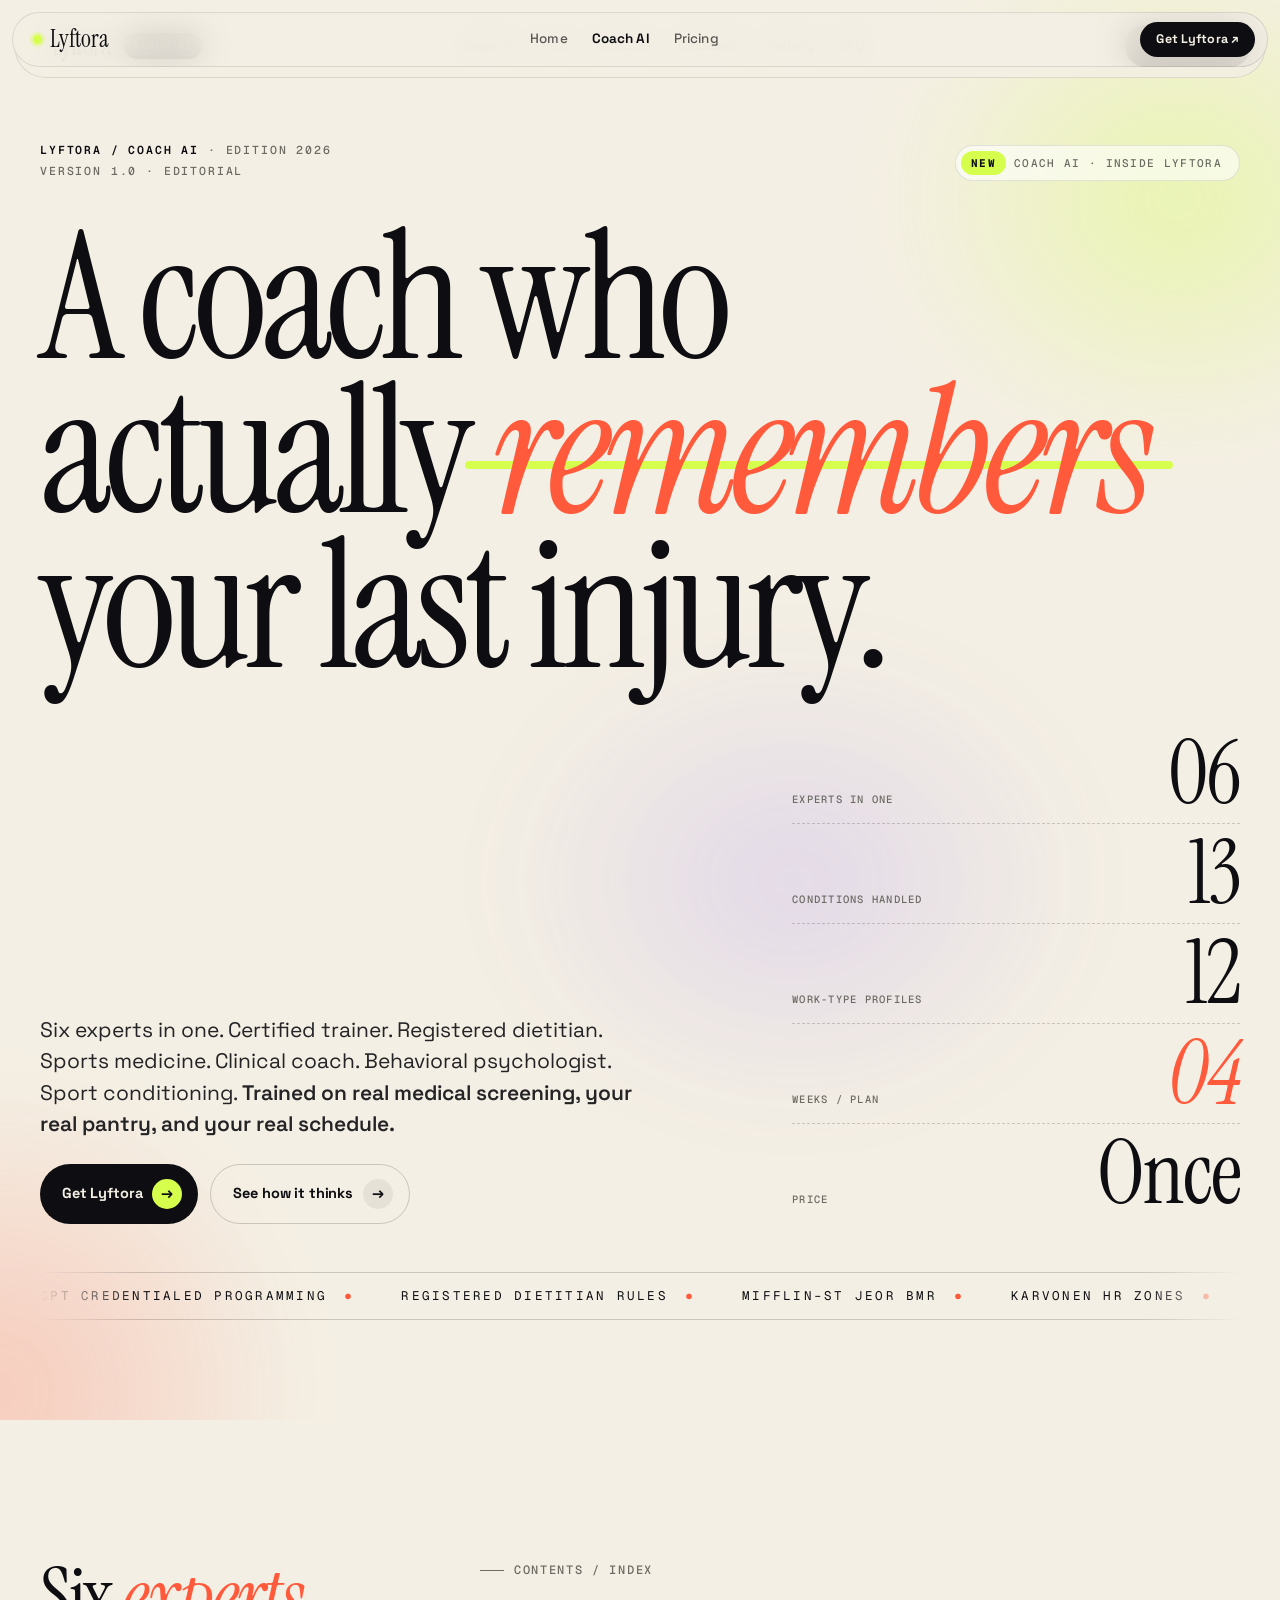
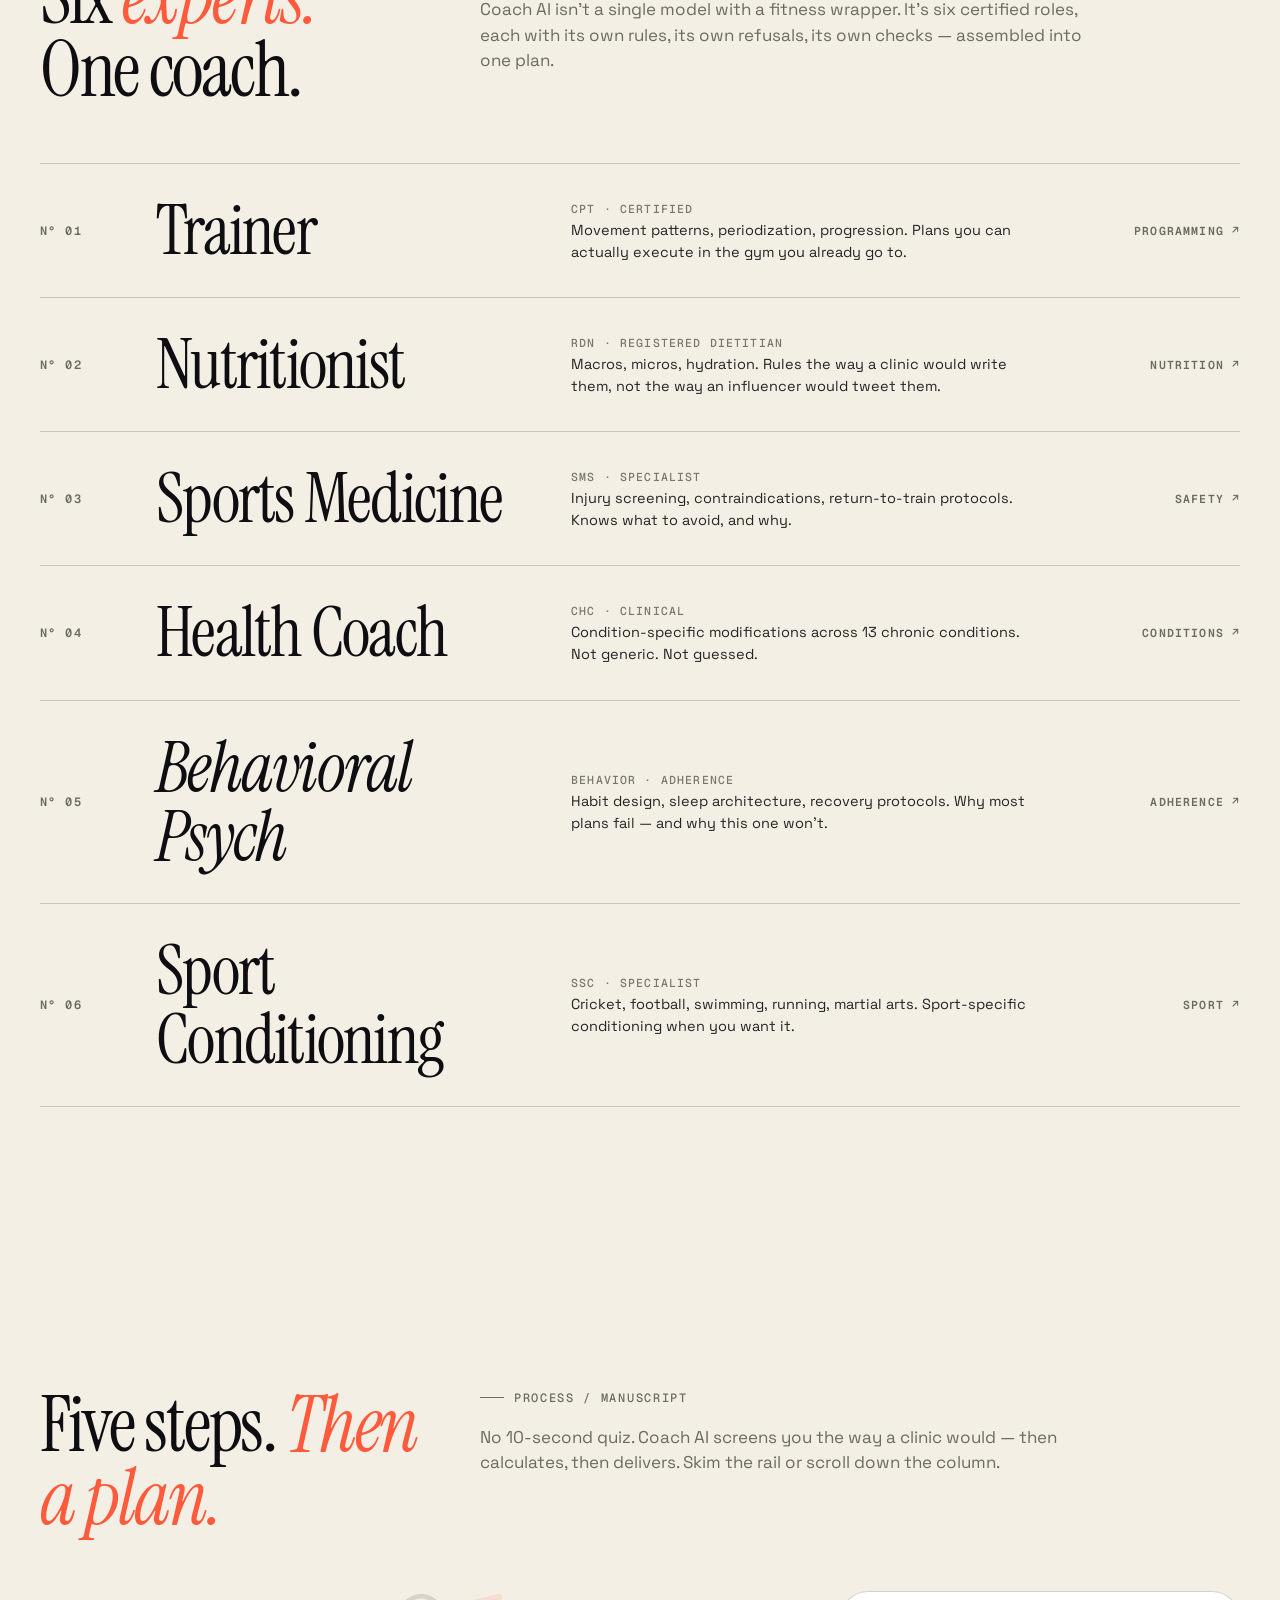
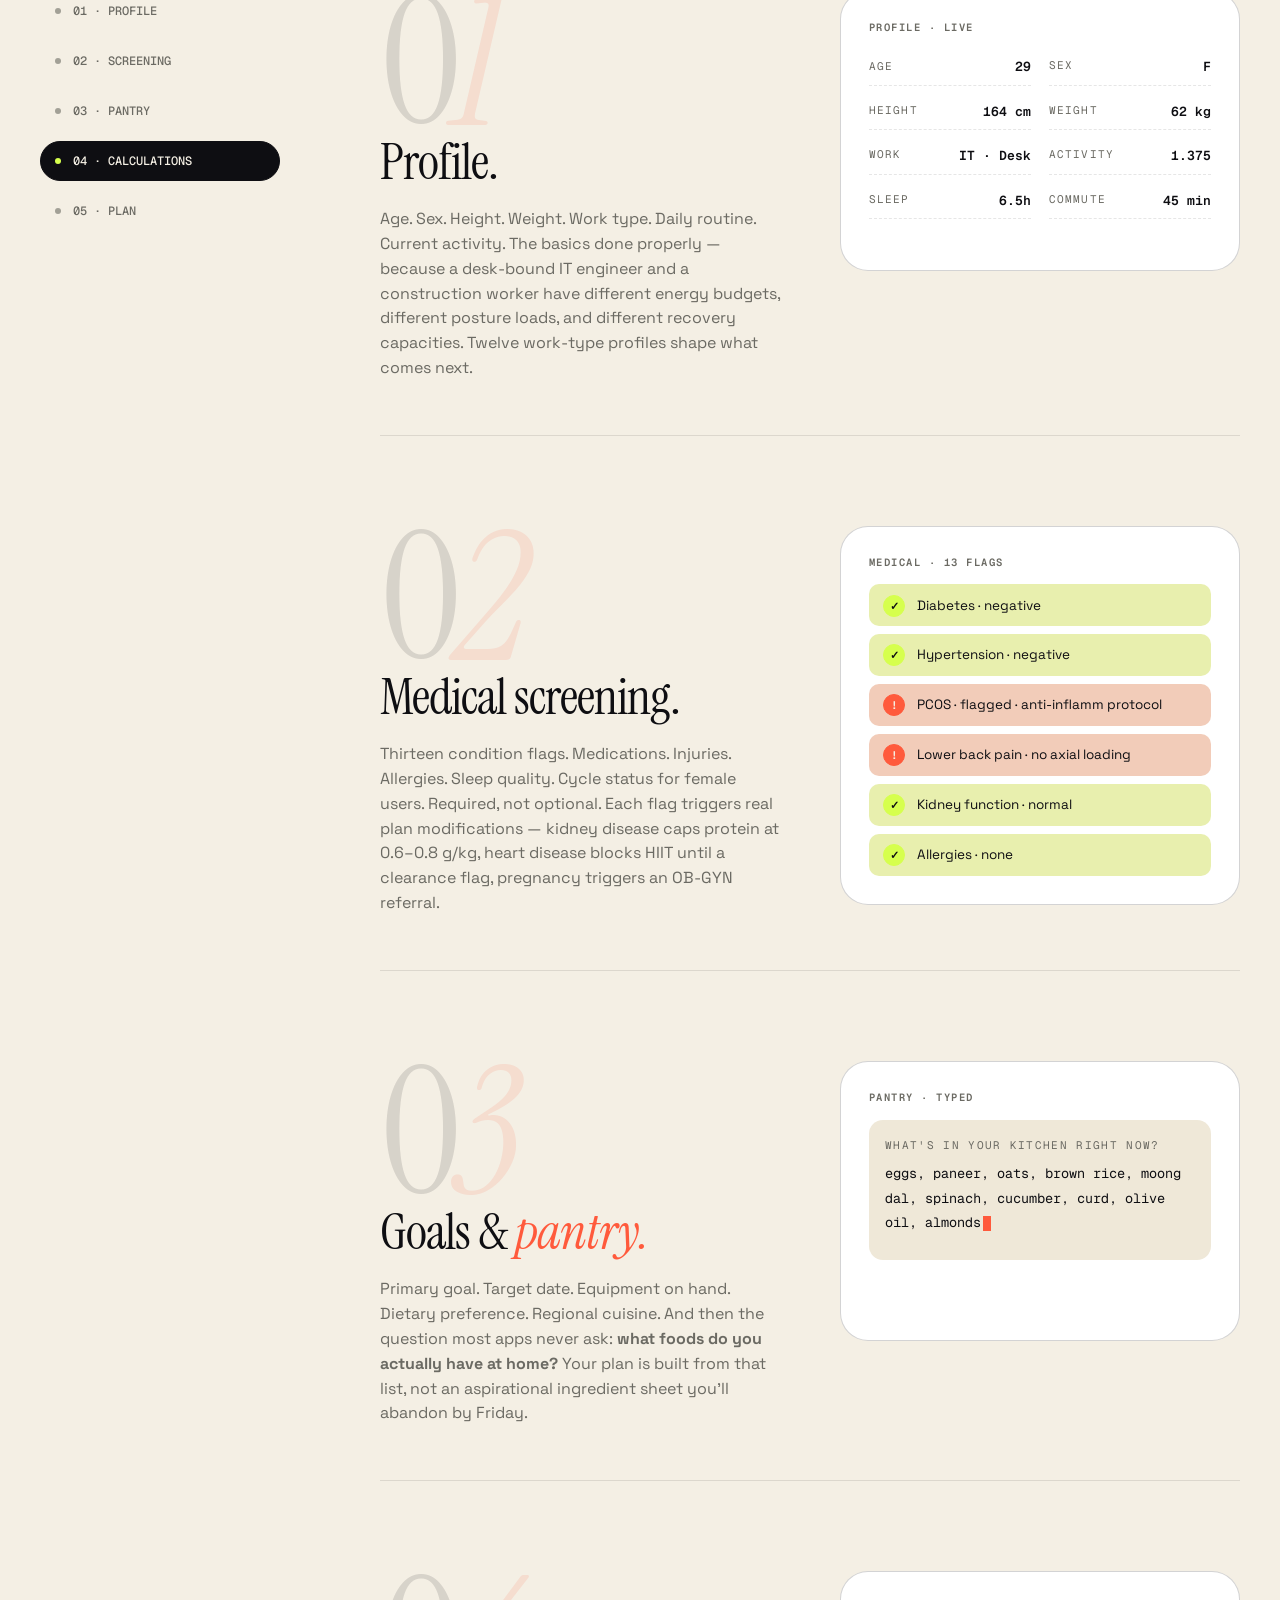
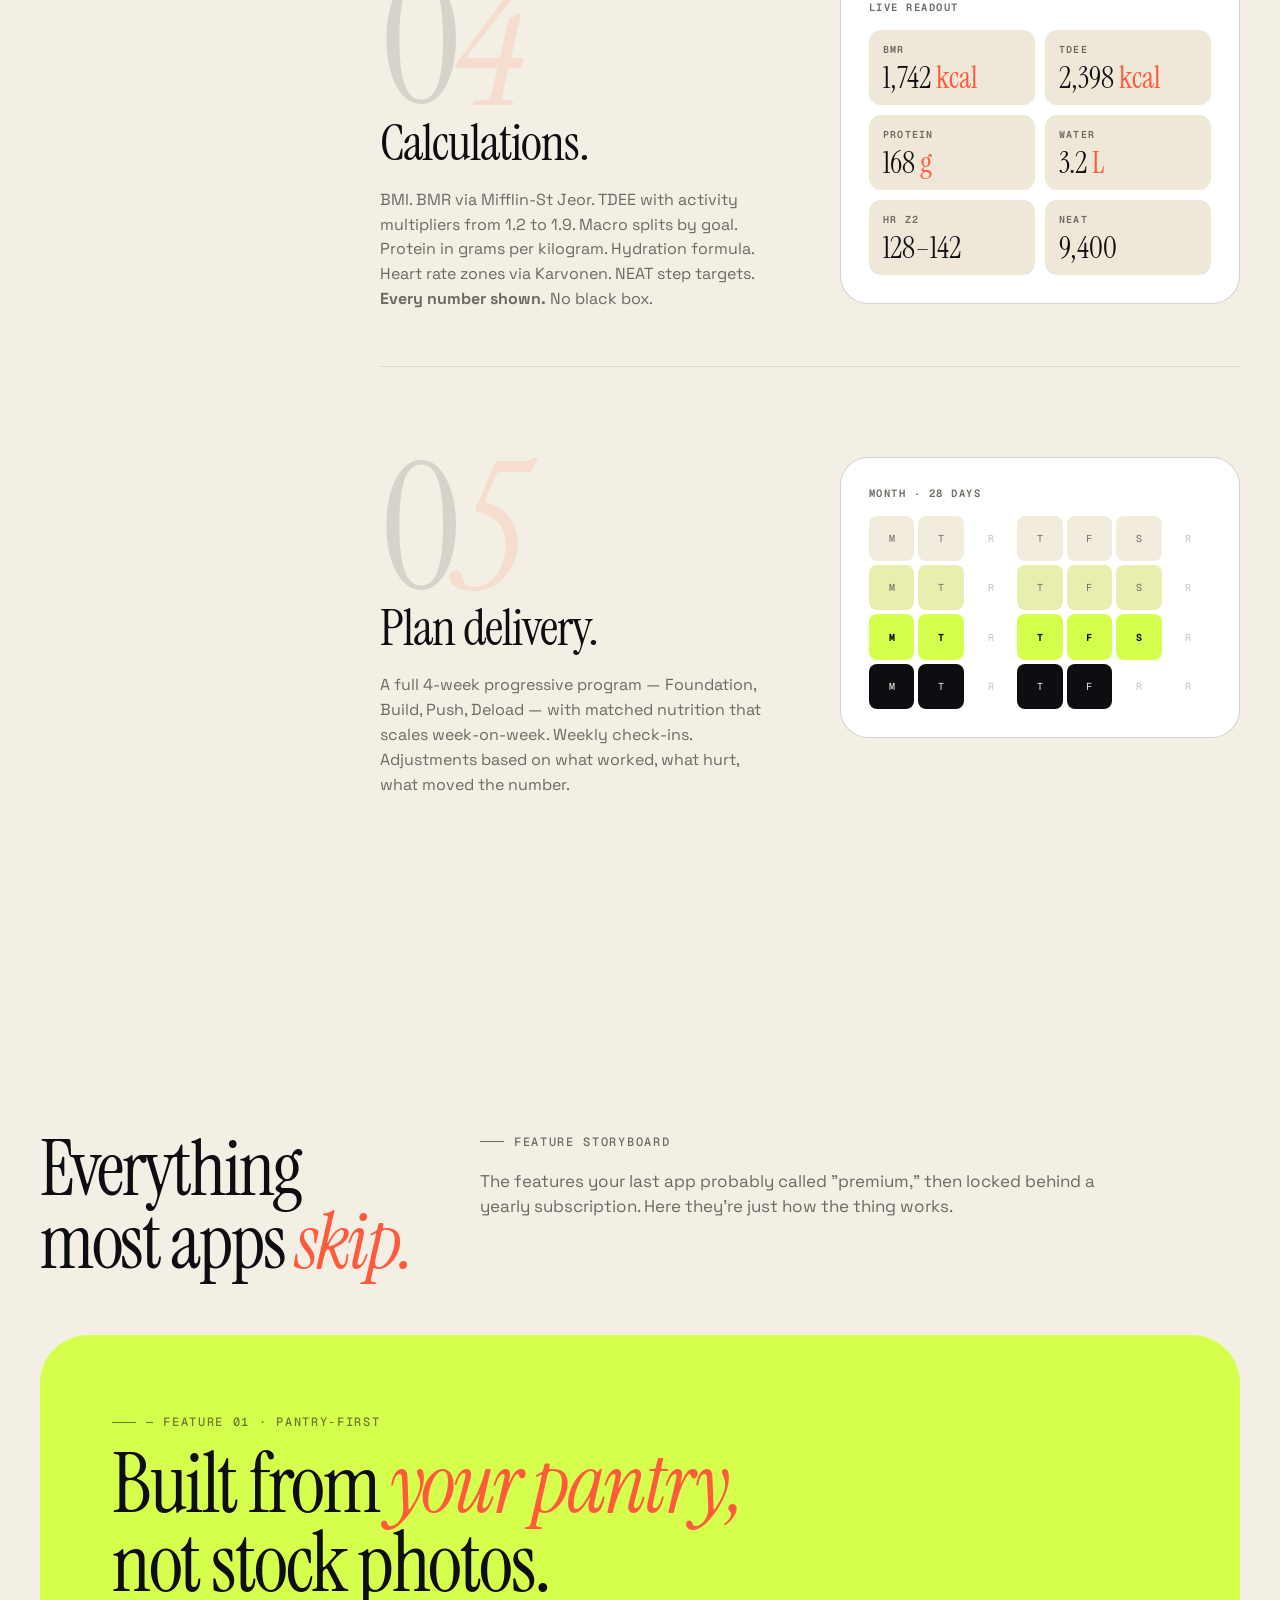
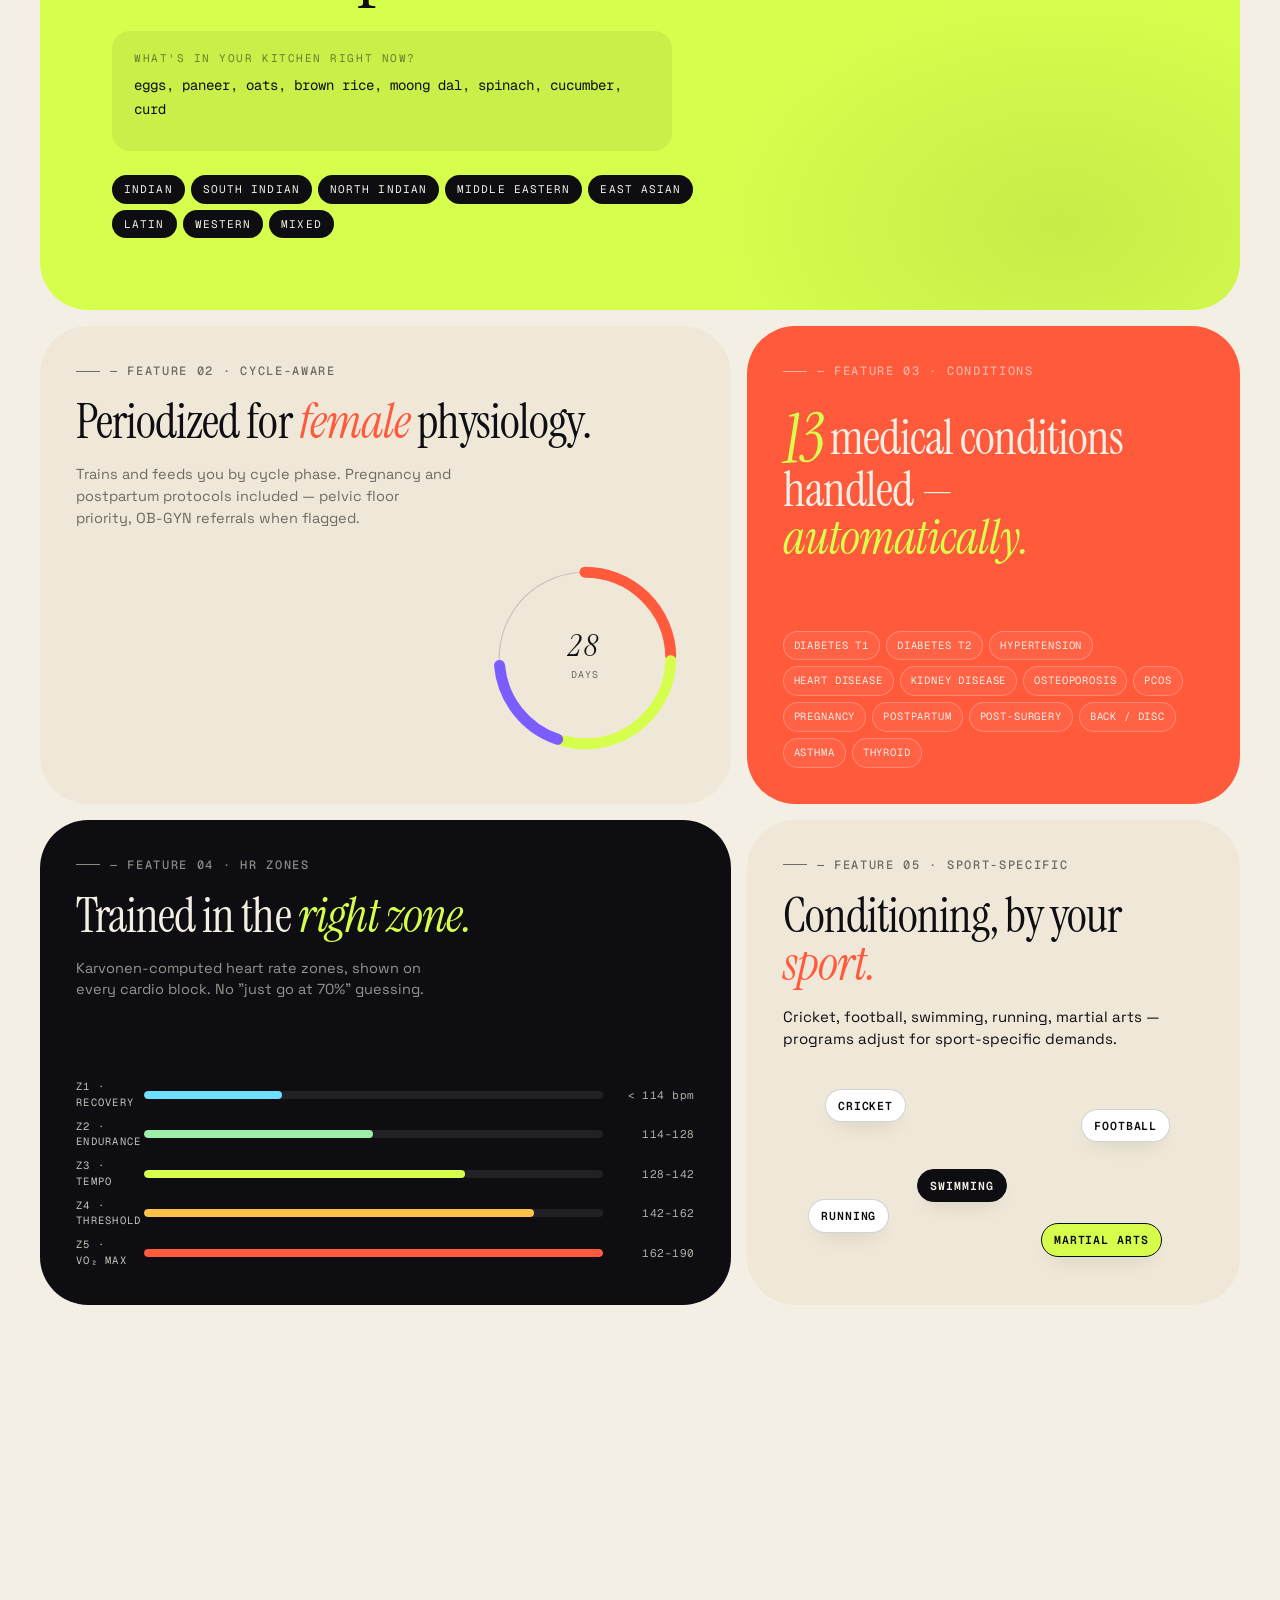
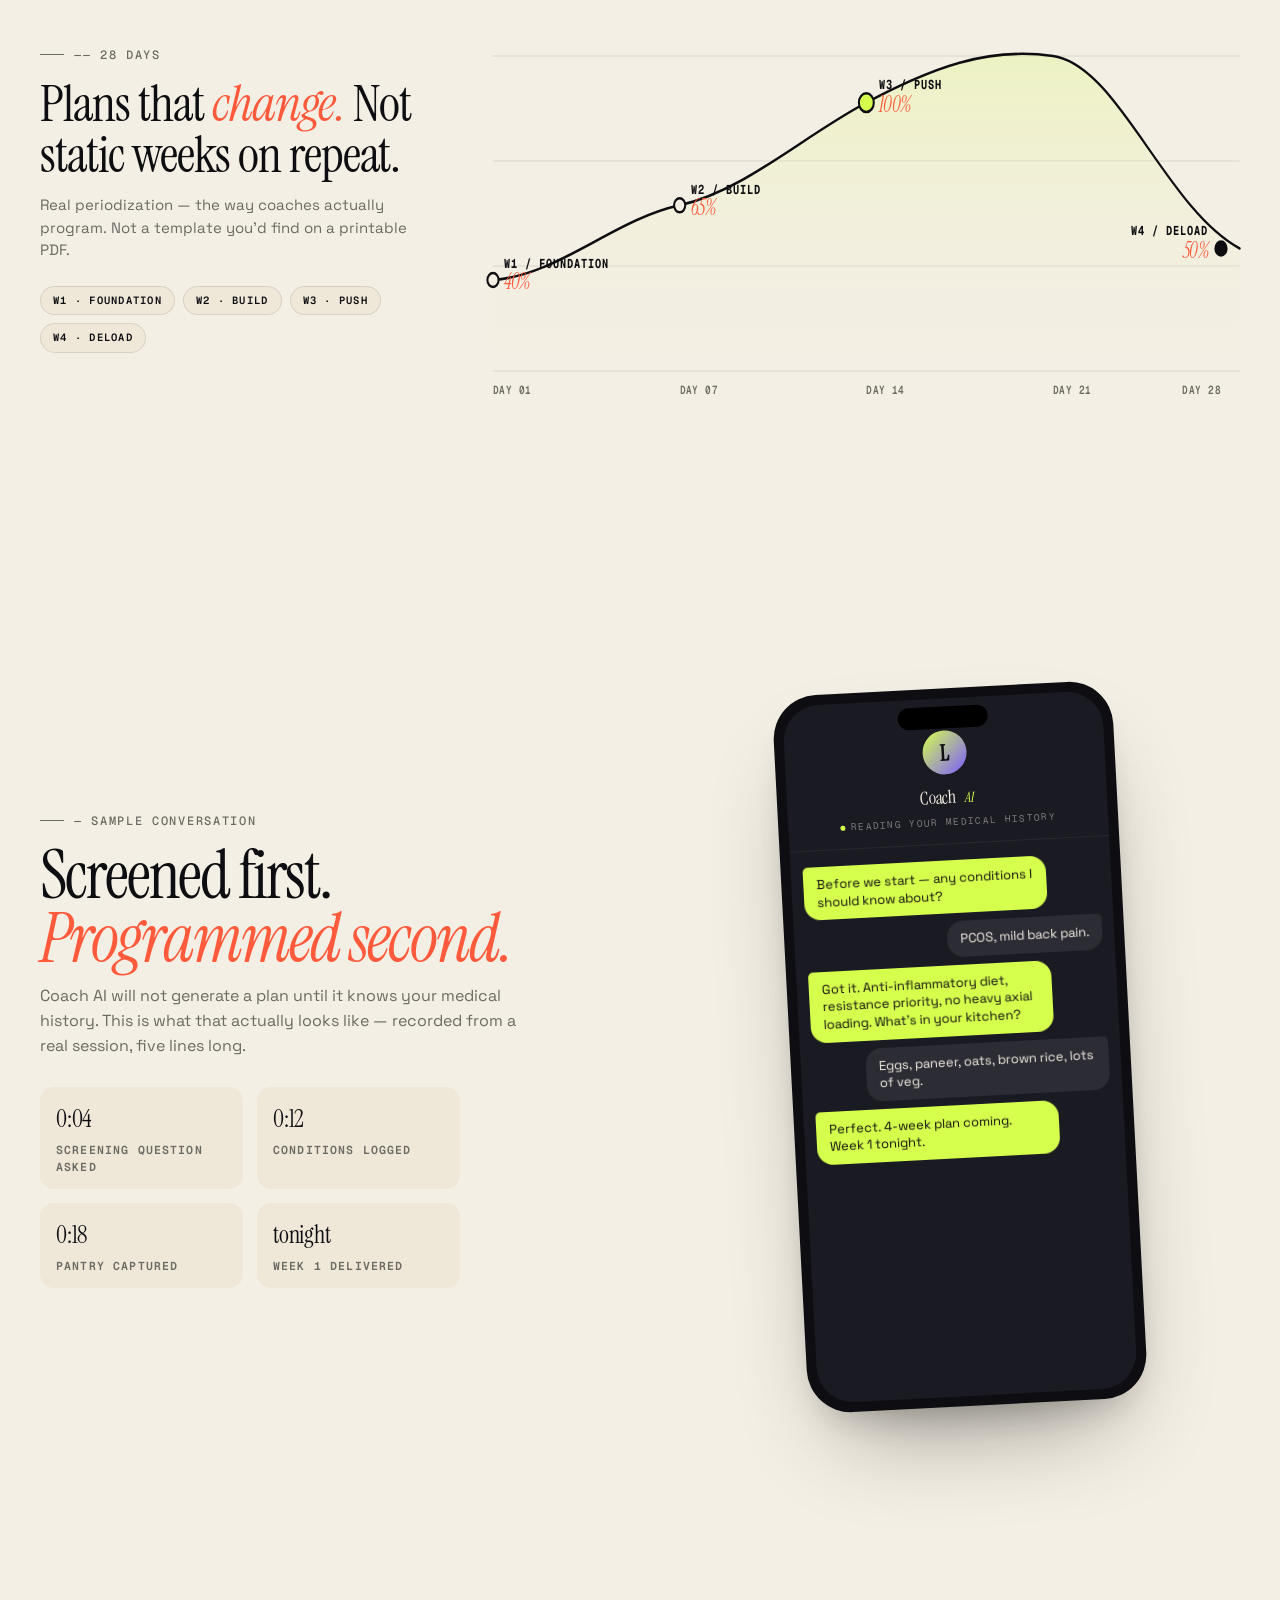
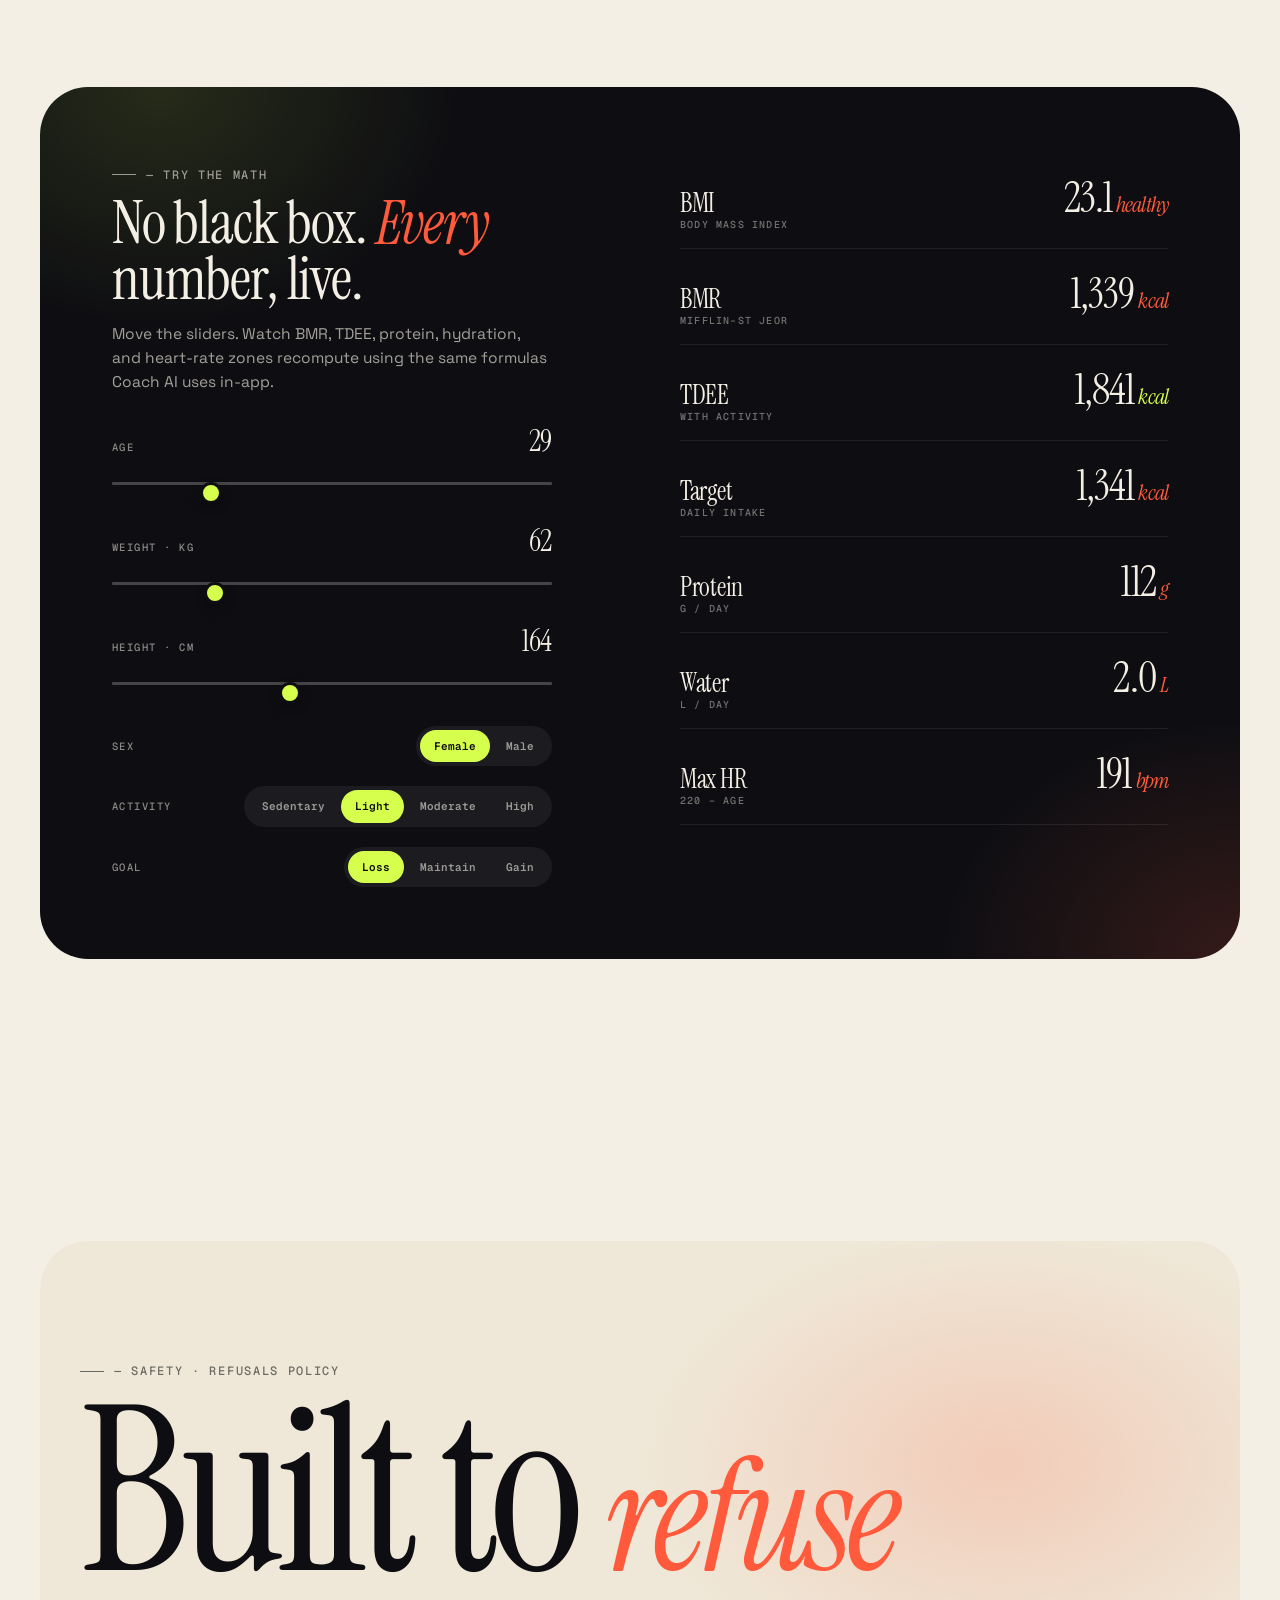
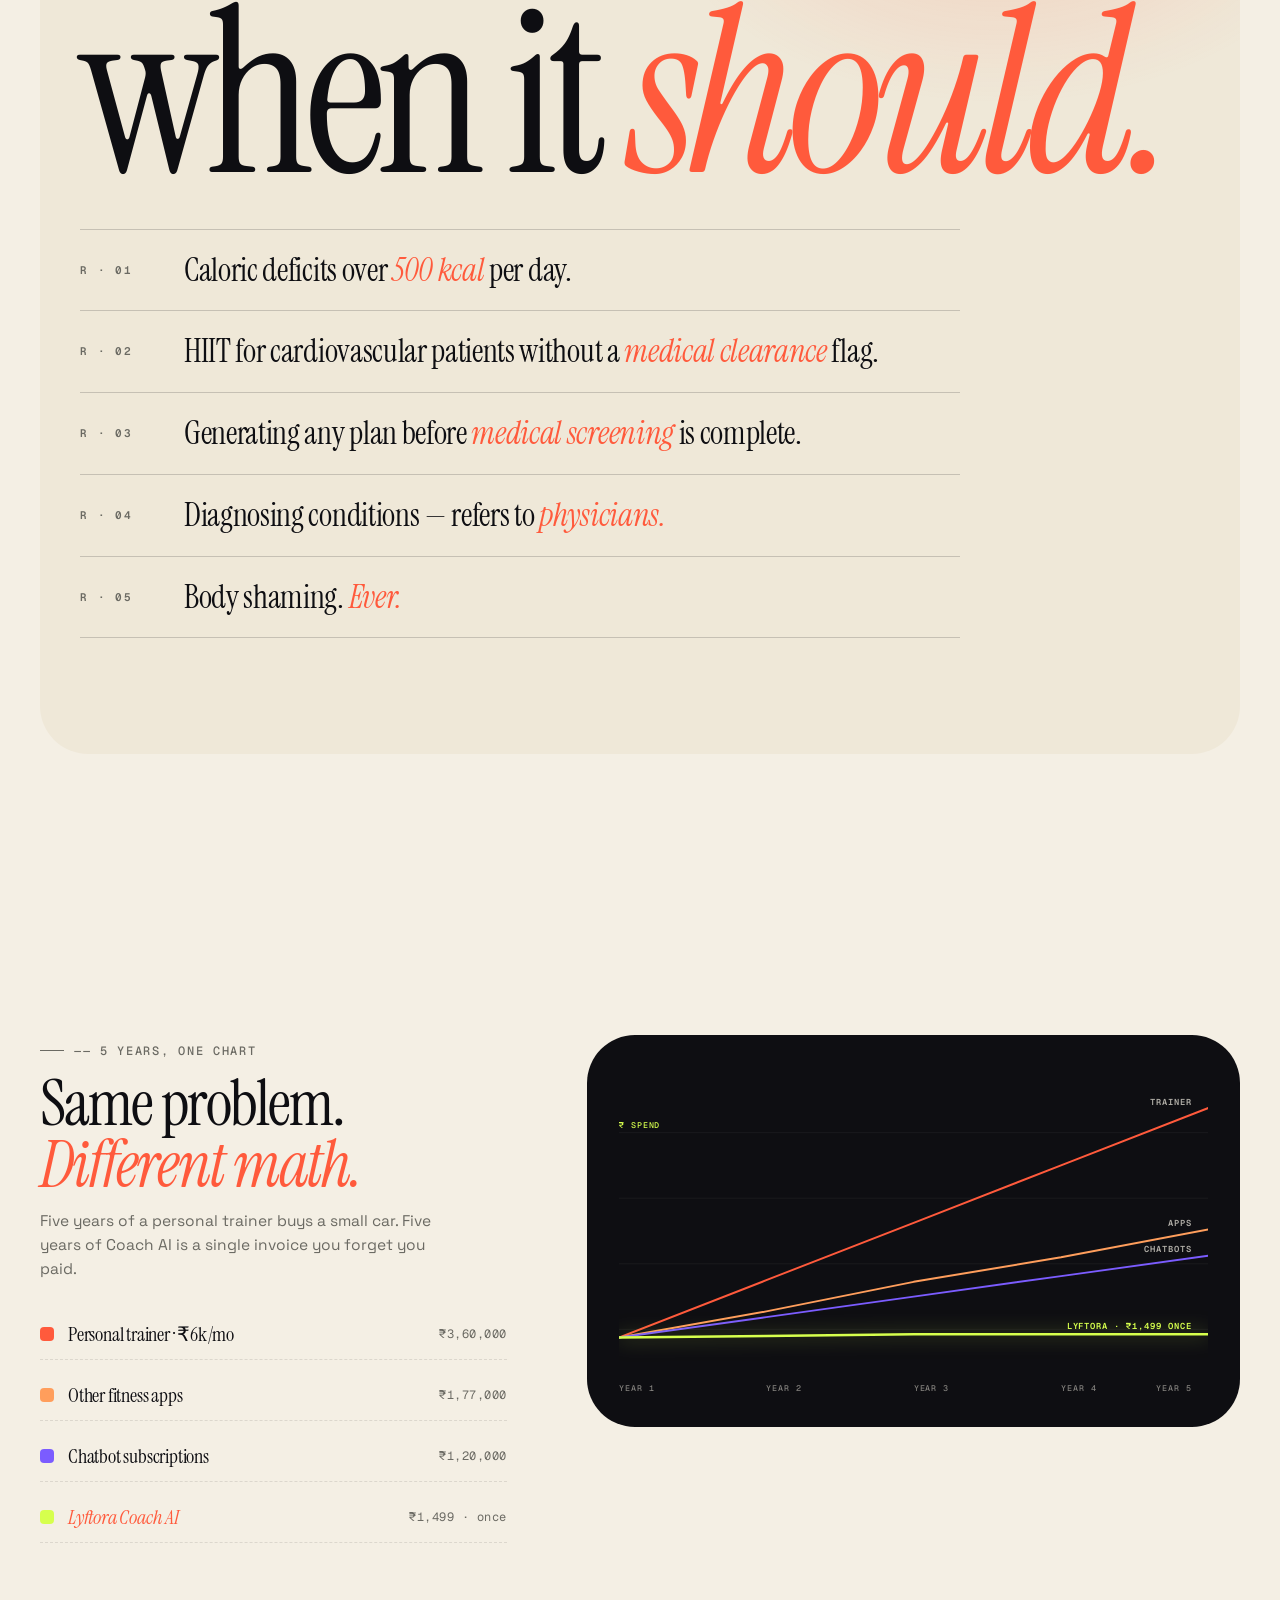
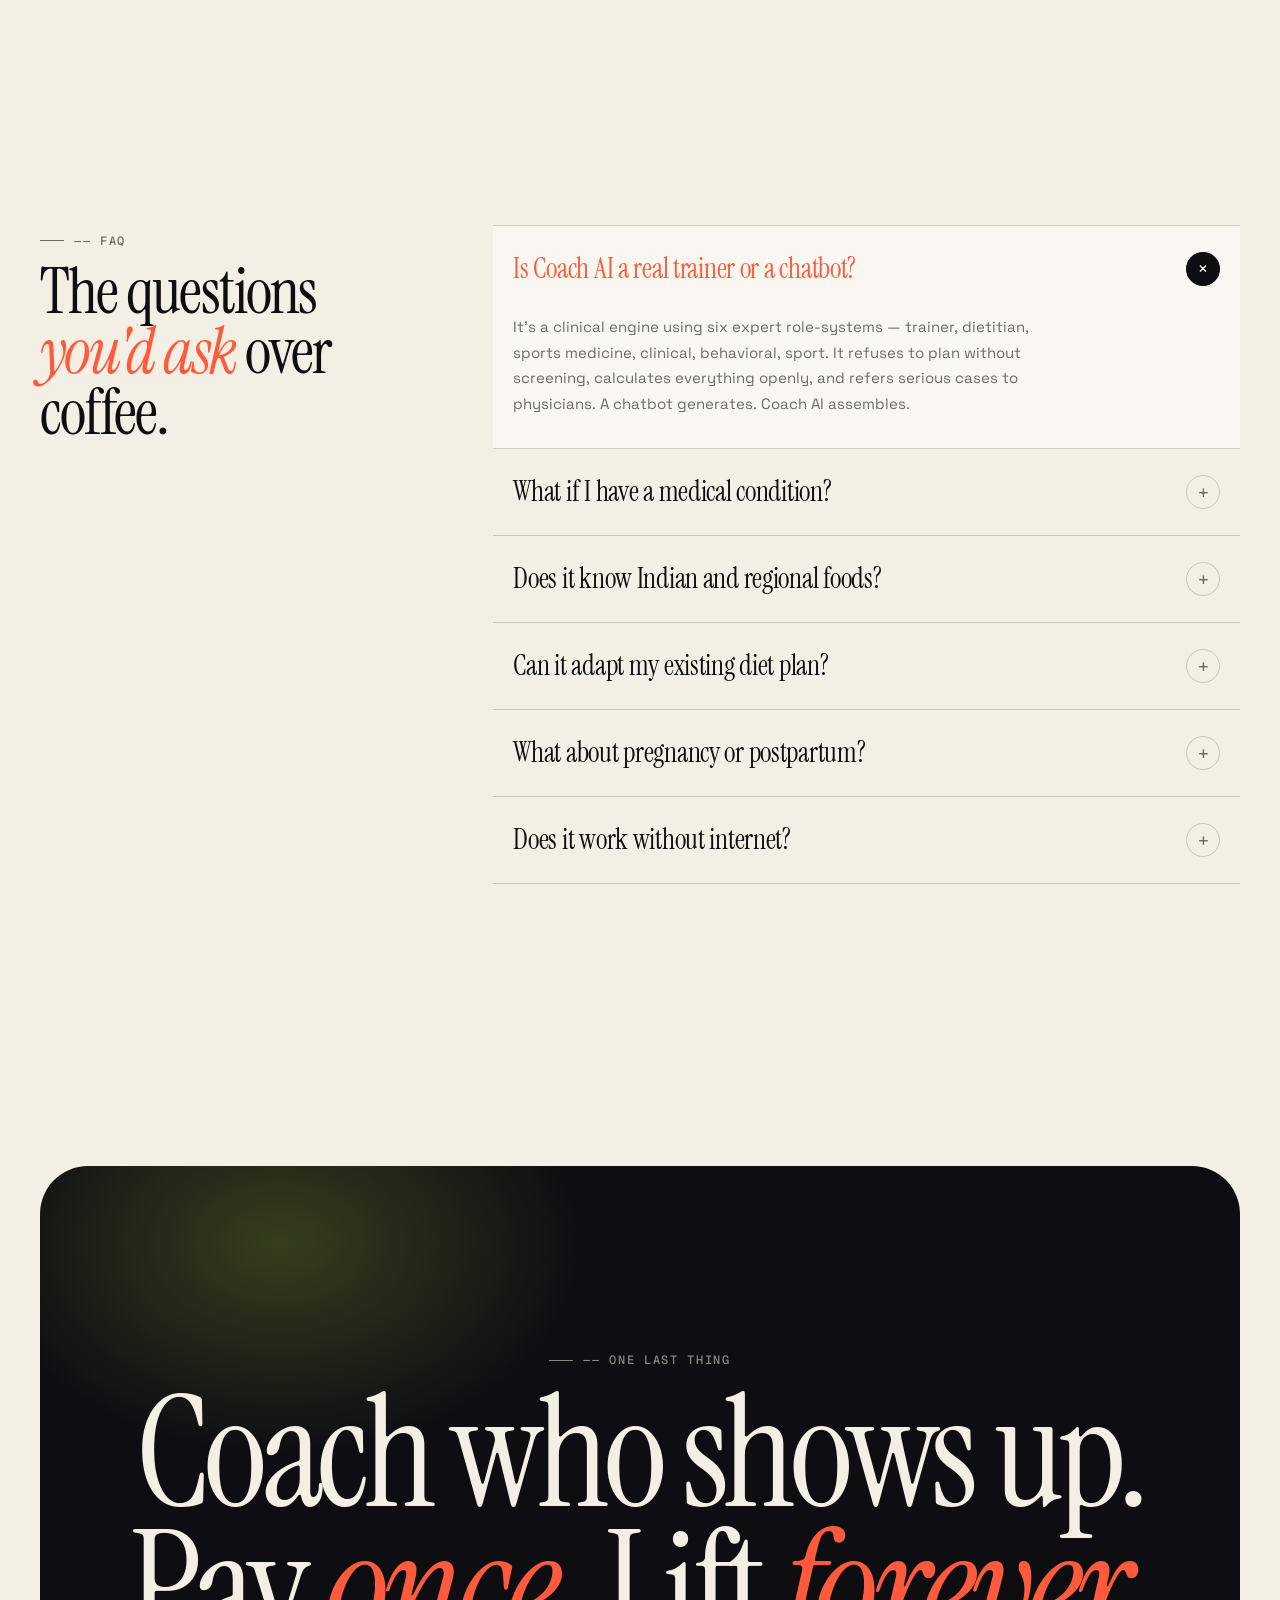
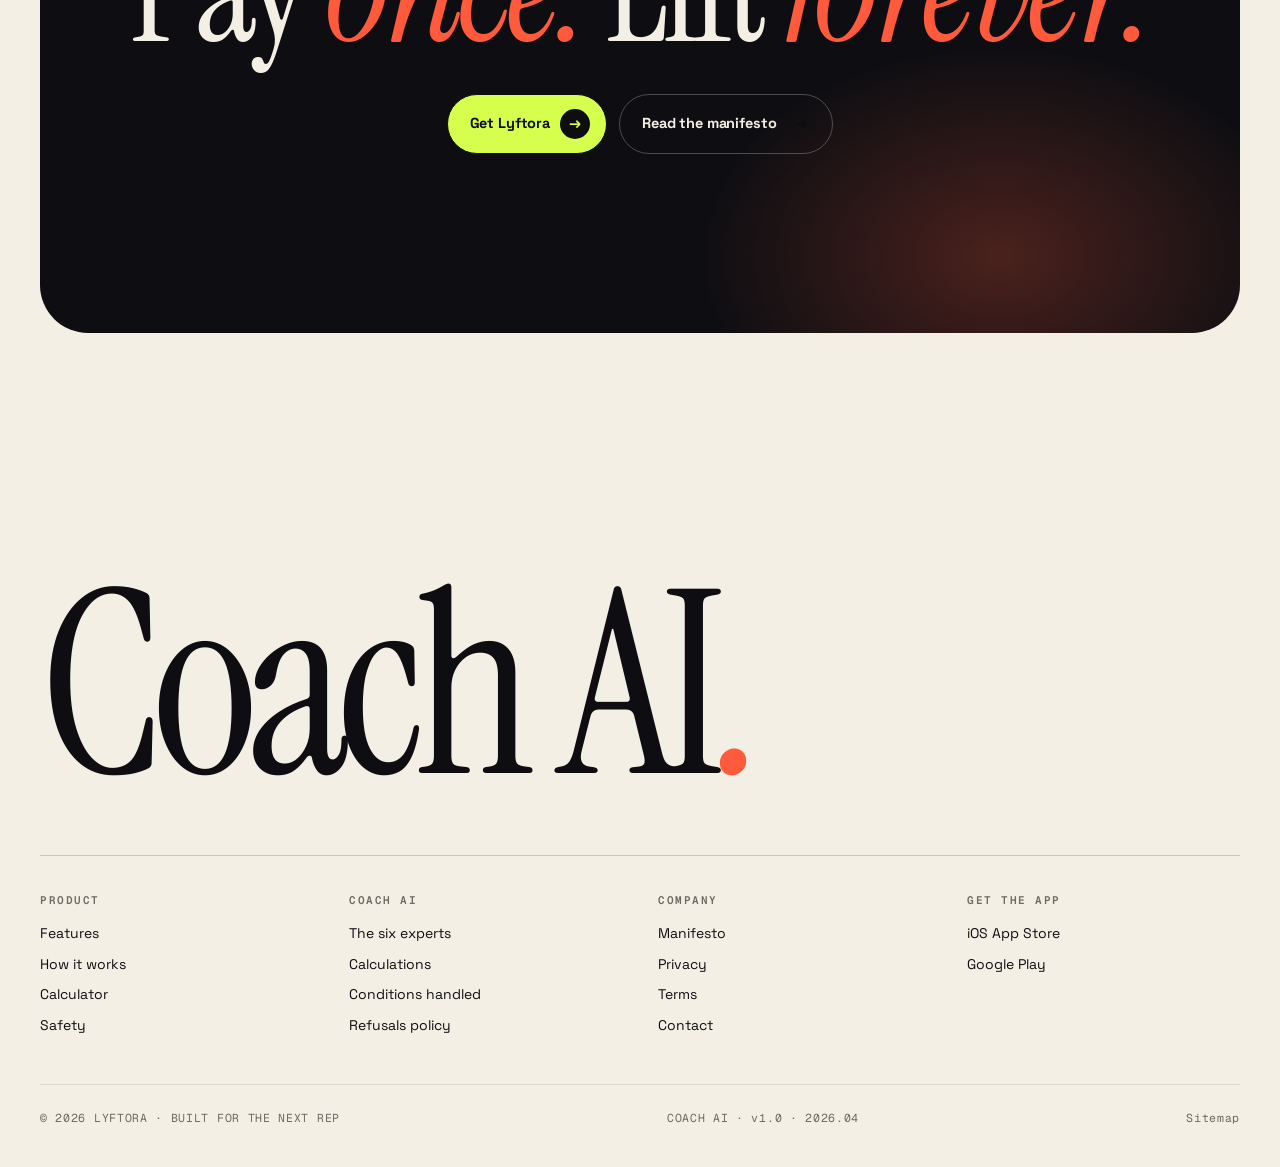
==== lyftora-coach-ai.html @ 4f3e5986 "Merge branch 'UAT' into seo-enhancement" ====
<!doctype html>
<!--
  Page: Lyftora Coach AI — Editorial Landing (v2)
  Design system: Lyftora DS v1.0
  Build date: 2026-04-23
  Sections: Header · Hero · Expert Index · Manuscript (How) · Storyboard (Features) · Volume Chart · Phone Chat · Live Calculator · Safety · Price Chart · FAQ · Final · Footer
  Deviations: Card-grid minimized in favor of editorial typographic composition. One "card-like" container is the phone chat frame.
-->
<html lang="en">
<head>
<meta charset="utf-8"/>
<meta name="viewport" content="width=device-width,initial-scale=1"/>
<title>Lyftora Coach AI — A coach who actually remembers your last injury.</title>
<meta name="description" content="Lyftora Coach AI: six experts in one. Medical-grade screening. Pantry-first nutrition. 4-week progressive plans. Pay once."/>

<!-- Open Graph -->
<meta property="og:type" content="website" />
<meta property="og:url" content="https://lyftora.in/" />
<meta property="og:title" content="Lyftora — Train smarter. Pay once. Lift forever." />
<meta property="og:description" content="The AI personal trainer that doesn't charge rent. One payment. A lifetime of training." />
<meta property="og:image" content="https://lyftora.in/assets/images/lyftora-preview-thumbnail.png" />
<meta property="og:image:width" content="1200" />
<meta property="og:image:height" content="630" />
<meta property="og:image:alt" content="Lyftora logo with tagline: Train smarter. Pay once. Lift forever." />

<!-- coach-ai page -->
<meta property="og:url" content="https://lyftora.in/lyftora-coach-ai.html" />
<meta property="og:title" content="Lyftora Coach AI — Your personal training intelligence" />

<!-- Twitter / X -->
<meta name="twitter:card" content="summary_large_image" />
<meta name="twitter:title" content="Lyftora — Train smarter. Pay once. Lift forever." />
<meta name="twitter:description" content="The AI personal trainer that doesn't charge rent. One payment. A lifetime of training." />
<meta name="twitter:image" content="https://lyftora.in/og-image.png" />

<link rel="preconnect" href="https://fonts.googleapis.com"/>
<link rel="preconnect" href="https://fonts.gstatic.com" crossorigin/>
<link href="https://fonts.googleapis.com/css2?family=Instrument+Serif:ital@0;1&family=Space+Grotesk:wght@400;500;600;700&family=Geist+Mono:wght@400;500&display=swap" rel="stylesheet"/>

<link rel="stylesheet" href="css/coach-ai.css"/>

<!-- Structured Data -->
<script type="application/ld+json">
{
  "@context": "https://schema.org",
  "@type": "WebPage",
  "name": "Lyftora Coach AI",
  "description": "Six expert roles. Medical screening. Pantry-first nutrition. 4-week progressive plans. Pay once, lift forever.",
  "url": "https://lyftora.in/lyftora-coach-ai"
}
</script>
<script type="application/ld+json">
{
  "@context": "https://schema.org",
  "@type": "FAQPage",
  "mainEntity": [
    {"@type":"Question","name":"Is Coach AI a real trainer or a chatbot?","acceptedAnswer":{"@type":"Answer","text":"It\u2019s a clinical engine using six expert role-systems \u2014 trainer, dietitian, sports medicine, clinical, behavioral, sport. It refuses to plan without screening, calculates everything openly, and refers serious cases to physicians."}},
    {"@type":"Question","name":"What if I have a medical condition?","acceptedAnswer":{"@type":"Answer","text":"Thirteen conditions are handled with automatic plan modifications. Kidney disease caps protein at 0.6\u20130.8 g/kg. Heart disease blocks HIIT until a clearance flag. Pregnancy triggers OB-GYN referral."}},
    {"@type":"Question","name":"Does it know Indian and regional foods?","acceptedAnswer":{"@type":"Answer","text":"Yes \u2014 Indian, South Indian, North Indian, Middle Eastern, East Asian, Latin, Western, Mixed. Plans are built from your real pantry, in your real cuisine, at your real budget tier."}},
    {"@type":"Question","name":"Can it adapt my existing diet plan?","acceptedAnswer":{"@type":"Answer","text":"Yes. Share your current plan \u2014 Coach AI reviews it for macro balance, calorie accuracy, and gaps, then refines rather than replaces."}},
    {"@type":"Question","name":"What about pregnancy or postpartum?","acceptedAnswer":{"@type":"Answer","text":"Pregnancy triggers an OB-GYN referral \u2014 no training programmed without clearance. Postpartum under six months prioritizes pelvic floor and gradual reconditioning."}},
    {"@type":"Question","name":"Does it work without internet?","acceptedAnswer":{"@type":"Answer","text":"Yes. Plans, calculations, and history live on your device. Train, log, and review without a single bar of signal."}}
  ]
}
</script>
<script type="application/ld+json">
{
  "@context": "https://schema.org",
  "@type": "BreadcrumbList",
  "itemListElement": [
    {
      "@type": "ListItem",
      "position": 1,
      "name": "Home",
      "item": "https://lyftora.in/"
    },
    {
      "@type": "ListItem",
      "position": 2,
      "name": "Coach AI",
      "item": "https://lyftora.in/lyftora-coach-ai"
    }
  ]
}
</script>
<link rel="stylesheet" href="css/navbar.css"/>
</head>
<body>
<a href="#top" class="skip-link">Skip to main content</a>

<!-- HEADER -->
<header class="bar" aria-label="Site header">
  <a href="#top" class="brand" aria-label="Lyftora Coach AI home">
    <span class="dot" aria-hidden="true"></span>
    <span class="word">Lyftora</span>
    <span class="stamp">COACH AI</span>
  </a>
  <nav aria-label="Primary">
    <a href="#experts">Experts</a>
    <a href="#how">How</a>
    <a href="#features">Features</a>
    <a href="#calc">Calculator</a>
    <a href="#safety">Safety</a>
    <a href="#faq">FAQ</a>
  </nav>
  <a href="#get" class="cta">Get Lyftora <span aria-hidden="true">↗</span></a>
</header>
<main id="top">

<!-- HERO -->
<section class="hero" id="intro" aria-label="Introduction">
  <div class="container">
    <div class="hero-top">
      <div class="meta"><b>LYFTORA / COACH AI</b> · EDITION 2026<br/>VERSION 1.0 · EDITORIAL</div>
      <span class="eyebrow"><span class="new">NEW</span><span class="body">Coach AI · inside Lyftora</span></span>
    </div>

    <h1>
      <span class="l1">A coach who</span>
      <span class="l2">actually <em>remembers</em></span>
      <span class="l3">your last injury.</span>
    </h1>

    <div class="hero-bottom">
      <div>
        <p class="hero-lead">Six experts in one. Certified trainer. Registered dietitian. Sports medicine. Clinical coach. Behavioral psychologist. Sport conditioning. <b>Trained on real medical screening, your real pantry, and your real schedule.</b></p>
        <div class="cta-row">
          <a href="#get" class="btn btn-primary">Get Lyftora <span class="arc" aria-hidden="true">→</span></a>
          <a href="#how" class="btn btn-ghost">See how it thinks <span class="arc" aria-hidden="true">→</span></a>
        </div>
      </div>
      <aside class="hero-aside" aria-label="Key numbers">
        <div class="hero-scoreboard">
          <div class="row"><small>Experts in one</small><b>06</b></div>
          <div class="row"><small>Conditions handled</small><b>13</b></div>
          <div class="row"><small>Work-type profiles</small><b>12</b></div>
          <div class="row"><small>Weeks / plan</small><b><em>04</em></b></div>
          <div class="row"><small>Price</small><b>Once</b></div>
        </div>
      </aside>
    </div>

    <div class="ticker" aria-hidden="true">
      <div class="ticker-track">
        <span>CPT credentialed programming</span><span>Registered Dietitian rules</span><span>Mifflin–St Jeor BMR</span><span>Karvonen HR zones</span><span>Cycle-aware periodization</span><span>Indian · South Indian · Middle Eastern · East Asian · Latin · Western</span><span>Pay once. Lift forever.</span>
        <span>CPT credentialed programming</span><span>Registered Dietitian rules</span><span>Mifflin–St Jeor BMR</span><span>Karvonen HR zones</span><span>Cycle-aware periodization</span><span>Indian · South Indian · Middle Eastern · East Asian · Latin · Western</span><span>Pay once. Lift forever.</span>
      </div>
    </div>
  </div>
</section>

<!-- EXPERT INDEX -->
<section class="sec" id="experts" aria-label="The six experts">
  <div class="container">
    <div class="sec-head reveal">
      <h2>Six <em>experts.</em> One coach.</h2>
      <div class="nb">
        <span class="kicker">Contents / Index</span>
        <p class="sub">Coach AI isn't a single model with a fitness wrapper. It's six certified roles, each with its own rules, its own refusals, its own checks — assembled into one plan.</p>
      </div>
    </div>

    <div class="index reveal">
      <article class="idx-row" aria-labelledby="expert-1-title">
        <span class="n">N° 01</span>
        <h3 class="name" id="expert-1-title">Trainer</h3>
        <span class="body"><span class="credential">CPT · CERTIFIED</span><br/>Movement patterns, periodization, progression. Plans you can actually execute in the gym you already go to.</span>
        <span class="go">Programming</span>
      </article>
      <article class="idx-row" aria-labelledby="expert-2-title">
        <span class="n">N° 02</span>
        <h3 class="name" id="expert-2-title">Nutritionist</h3>
        <span class="body"><span class="credential">RDN · REGISTERED DIETITIAN</span><br/>Macros, micros, hydration. Rules the way a clinic would write them, not the way an influencer would tweet them.</span>
        <span class="go">Nutrition</span>
      </article>
      <article class="idx-row" aria-labelledby="expert-3-title">
        <span class="n">N° 03</span>
        <h3 class="name" id="expert-3-title">Sports Medicine</h3>
        <span class="body"><span class="credential">SMS · SPECIALIST</span><br/>Injury screening, contraindications, return-to-train protocols. Knows what to avoid, and why.</span>
        <span class="go">Safety</span>
      </article>
      <article class="idx-row" aria-labelledby="expert-4-title">
        <span class="n">N° 04</span>
        <h3 class="name" id="expert-4-title">Health Coach</h3>
        <span class="body"><span class="credential">CHC · CLINICAL</span><br/>Condition-specific modifications across 13 chronic conditions. Not generic. Not guessed.</span>
        <span class="go">Conditions</span>
      </article>
      <article class="idx-row" aria-labelledby="expert-5-title">
        <span class="n">N° 05</span>
        <h3 class="name" id="expert-5-title"><em>Behavioral Psych</em></h3>
        <span class="body"><span class="credential">BEHAVIOR · ADHERENCE</span><br/>Habit design, sleep architecture, recovery protocols. Why most plans fail — and why this one won't.</span>
        <span class="go">Adherence</span>
      </article>
      <article class="idx-row" aria-labelledby="expert-6-title">
        <span class="n">N° 06</span>
        <h3 class="name" id="expert-6-title">Sport Conditioning</h3>
        <span class="body"><span class="credential">SSC · SPECIALIST</span><br/>Cricket, football, swimming, running, martial arts. Sport-specific conditioning when you want it.</span>
        <span class="go">Sport</span>
      </article>
    </div>
  </div>
</section>

<!-- MANUSCRIPT — HOW IT WORKS -->
<section class="sec" id="how" aria-label="How Coach AI works">
  <div class="container">
    <div class="sec-head reveal">
      <h2>Five steps. <em>Then a plan.</em></h2>
      <div class="nb">
        <span class="kicker">Process / Manuscript</span>
        <p class="sub">No 10-second quiz. Coach AI screens you the way a clinic would — then calculates, then delivers. Skim the rail or scroll down the column.</p>
      </div>
    </div>

    <div class="manu-wrap reveal">
      <nav class="manu-rail" aria-label="Step navigator" id="rail">
        <button data-step="1" class="on" aria-pressed="true"><span class="d"></span>01 · PROFILE</button>
        <button data-step="2" aria-pressed="false"><span class="d"></span>02 · SCREENING</button>
        <button data-step="3" aria-pressed="false"><span class="d"></span>03 · PANTRY</button>
        <button data-step="4" aria-pressed="false"><span class="d"></span>04 · CALCULATIONS</button>
        <button data-step="5" aria-pressed="false"><span class="d"></span>05 · PLAN</button>
      </nav>

      <div class="manu-stream">
        <article class="manu-step" id="step-1" data-step="1">
          <div class="left">
            <div class="step-n">0<em>1</em></div>
            <h3>Profile.</h3>
            <p>Age. Sex. Height. Weight. Work type. Daily routine. Current activity. The basics done properly — because a desk-bound IT engineer and a construction worker have different energy budgets, different posture loads, and different recovery capacities. Twelve work-type profiles shape what comes next.</p>
          </div>
          <div class="viz" aria-hidden="true">
            <span class="vlab">PROFILE · LIVE</span>
            <div class="viz-fill">
              <div><span>Age</span><span>29</span></div>
              <div><span>Sex</span><span>F</span></div>
              <div><span>Height</span><span>164 cm</span></div>
              <div><span>Weight</span><span>62 kg</span></div>
              <div><span>Work</span><span>IT · Desk</span></div>
              <div><span>Activity</span><span>1.375</span></div>
              <div><span>Sleep</span><span>6.5h</span></div>
              <div><span>Commute</span><span>45 min</span></div>
            </div>
          </div>
        </article>

        <article class="manu-step" id="step-2" data-step="2" aria-hidden="true">
          <div class="left">
            <div class="step-n">0<em>2</em></div>
            <h3>Medical screening.</h3>
            <p>Thirteen condition flags. Medications. Injuries. Allergies. Sleep quality. Cycle status for female users. Required, not optional. Each flag triggers real plan modifications — kidney disease caps protein at 0.6–0.8 g/kg, heart disease blocks HIIT until a clearance flag, pregnancy triggers an OB-GYN referral.</p>
          </div>
          <div class="viz" aria-hidden="true">
            <span class="vlab">MEDICAL · 13 FLAGS</span>
            <ul class="chk">
              <li class="ok"><span class="mk">✓</span>Diabetes · negative</li>
              <li class="ok"><span class="mk">✓</span>Hypertension · negative</li>
              <li class="risk"><span class="mk">!</span>PCOS · flagged · anti-inflamm protocol</li>
              <li class="risk"><span class="mk">!</span>Lower back pain · no axial loading</li>
              <li class="ok"><span class="mk">✓</span>Kidney function · normal</li>
              <li class="ok"><span class="mk">✓</span>Allergies · none</li>
            </ul>
          </div>
        </article>

        <article class="manu-step" id="step-3" data-step="3" aria-hidden="true">
          <div class="left">
            <div class="step-n">0<em>3</em></div>
            <h3>Goals &amp; <em>pantry.</em></h3>
            <p>Primary goal. Target date. Equipment on hand. Dietary preference. Regional cuisine. And then the question most apps never ask: <b>what foods do you actually have at home?</b> Your plan is built from that list, not an aspirational ingredient sheet you'll abandon by Friday.</p>
          </div>
          <div class="viz" aria-hidden="true">
            <span class="vlab">PANTRY · TYPED</span>
            <div class="pantry">
              <div class="prompt">What's in your kitchen right now?</div>
              <span id="pantry-text">eggs, paneer, oats, brown rice, moong dal, spinach, cucumber, curd, olive oil, almonds</span><span class="cursor"></span>
            </div>
          </div>
        </article>

        <article class="manu-step" id="step-4" data-step="4" aria-hidden="true">
          <div class="left">
            <div class="step-n">0<em>4</em></div>
            <h3>Calculations.</h3>
            <p>BMI. BMR via Mifflin-St Jeor. TDEE with activity multipliers from 1.2 to 1.9. Macro splits by goal. Protein in grams per kilogram. Hydration formula. Heart rate zones via Karvonen. NEAT step targets. <b>Every number shown.</b> No black box.</p>
          </div>
          <div class="viz" aria-hidden="true">
            <span class="vlab">LIVE READOUT</span>
            <div class="calcbox">
              <div class="cell"><span>BMR</span><b>1,742<em> kcal</em></b></div>
              <div class="cell"><span>TDEE</span><b>2,398<em> kcal</em></b></div>
              <div class="cell"><span>Protein</span><b>168<em> g</em></b></div>
              <div class="cell"><span>Water</span><b>3.2<em> L</em></b></div>
              <div class="cell"><span>HR Z2</span><b>128–142</b></div>
              <div class="cell"><span>NEAT</span><b>9,400</b></div>
            </div>
          </div>
        </article>

        <article class="manu-step" id="step-5" data-step="5" aria-hidden="true">
          <div class="left">
            <div class="step-n">0<em>5</em></div>
            <h3>Plan delivery.</h3>
            <p>A full 4-week progressive program — Foundation, Build, Push, Deload — with matched nutrition that scales week-on-week. Weekly check-ins. Adjustments based on what worked, what hurt, what moved the number.</p>
          </div>
          <div class="viz" aria-hidden="true">
            <span class="vlab">MONTH · 28 DAYS</span>
            <div class="cal">
              <!-- week 1 -->
              <div class="d w1">M</div><div class="d w1">T</div><div class="d rest">R</div><div class="d w1">T</div><div class="d w1">F</div><div class="d w1">S</div><div class="d rest">R</div>
              <!-- week 2 -->
              <div class="d w2">M</div><div class="d w2">T</div><div class="d rest">R</div><div class="d w2">T</div><div class="d w2">F</div><div class="d w2">S</div><div class="d rest">R</div>
              <!-- week 3 -->
              <div class="d w3">M</div><div class="d w3">T</div><div class="d rest">R</div><div class="d w3">T</div><div class="d w3">F</div><div class="d w3">S</div><div class="d rest">R</div>
              <!-- week 4 -->
              <div class="d w4">M</div><div class="d w4">T</div><div class="d rest">R</div><div class="d w4">T</div><div class="d w4">F</div><div class="d rest">R</div><div class="d rest">R</div>
            </div>
          </div>
        </article>
      </div>
    </div>
  </div>
</section>

<!-- STORYBOARD — FEATURES -->
<section class="sec" id="features" aria-label="Features">
  <div class="container">
    <div class="sec-head reveal">
      <h2>Everything most apps <em>skip.</em></h2>
      <div class="nb">
        <span class="kicker">Feature storyboard</span>
        <p class="sub">The features your last app probably called "premium," then locked behind a yearly subscription. Here they're just how the thing works.</p>
      </div>
    </div>

    <div class="story reveal">
      <article class="story-hero">
        <span class="kicker" style="color:rgba(14,14,18,.55)">— Feature 01 · Pantry-first</span>
        <h3 style="margin-top:14px">Built from <em>your pantry,</em> not stock photos.</h3>
        <div class="pantry-live">
          <div class="prompt">What's in your kitchen right now?</div>
          <span id="pantry-live-text"></span><span class="cursor" style="background:var(--ink)"></span>
        </div>
        <div class="chips">
          <span>Indian</span><span>South Indian</span><span>North Indian</span><span>Middle Eastern</span><span>East Asian</span><span>Latin</span><span>Western</span><span>Mixed</span>
        </div>
      </article>

      <article class="story-cycle">
        <span class="kicker">— Feature 02 · Cycle-aware</span>
        <h3>Periodized for <em>female</em> physiology.</h3>
        <p>Trains and feeds you by cycle phase. Pregnancy and postpartum protocols included — pelvic floor priority, OB-GYN referrals when flagged.</p>
        <svg class="cycle-svg" viewBox="0 0 200 200" aria-hidden="true">
          <circle cx="100" cy="100" r="78" fill="none" stroke="var(--line-strong)" stroke-width="1"/>
          <circle cx="100" cy="100" r="78" fill="none" stroke="var(--coral)" stroke-width="10" stroke-dasharray="120 490" transform="rotate(-90 100 100)" stroke-linecap="round"/>
          <circle cx="100" cy="100" r="78" fill="none" stroke="var(--lime)" stroke-width="10" stroke-dasharray="140 490" stroke-dashoffset="-125" transform="rotate(-90 100 100)" stroke-linecap="round"/>
          <circle cx="100" cy="100" r="78" fill="none" stroke="var(--violet)" stroke-width="10" stroke-dasharray="90 490" stroke-dashoffset="-270" transform="rotate(-90 100 100)" stroke-linecap="round"/>
          <text x="100" y="98" text-anchor="middle" style="font-family:var(--serif);font-size:28px;fill:var(--ink);font-style:italic">28</text>
          <text x="100" y="118" text-anchor="middle">DAYS</text>
        </svg>
      </article>

      <article class="story-cond">
        <span class="kicker" style="color:rgba(244,239,228,.6)">— Feature 03 · Conditions</span>
        <h3><span class="big">13</span> medical conditions handled — <em style="color:var(--lime);font-style:italic">automatically.</em></h3>
        <div class="cond-grid">
          <span>Diabetes T1</span><span>Diabetes T2</span><span>Hypertension</span><span>Heart disease</span><span>Kidney disease</span><span>Osteoporosis</span><span>PCOS</span><span>Pregnancy</span><span>Postpartum</span><span>Post-surgery</span><span>Back / disc</span><span>Asthma</span><span>Thyroid</span>
        </div>
      </article>

      <article class="story-hr">
        <span class="kicker" style="color:rgba(244,239,228,.55)">— Feature 04 · HR zones</span>
        <h3>Trained in the <em>right zone.</em></h3>
        <p>Karvonen-computed heart rate zones, shown on every cardio block. No "just go at 70%" guessing.</p>
        <div class="zones">
          <div class="z z1"><span class="lab">Z1 · Recovery</span><div class="tr"><i class="fi"></i></div><span class="val">&lt; 114 bpm</span></div>
          <div class="z z2"><span class="lab">Z2 · Endurance</span><div class="tr"><i class="fi"></i></div><span class="val">114–128</span></div>
          <div class="z z3"><span class="lab">Z3 · Tempo</span><div class="tr"><i class="fi"></i></div><span class="val">128–142</span></div>
          <div class="z z4"><span class="lab">Z4 · Threshold</span><div class="tr"><i class="fi"></i></div><span class="val">142–162</span></div>
          <div class="z z5"><span class="lab">Z5 · VO₂ max</span><div class="tr"><i class="fi"></i></div><span class="val">162–190</span></div>
        </div>
      </article>

      <article class="story-sport">
        <span class="kicker">— Feature 05 · Sport-specific</span>
        <h3>Conditioning, by your <em>sport.</em></h3>
        <p>Cricket, football, swimming, running, martial arts — programs adjust for sport-specific demands.</p>
        <div class="sport-orbit" aria-hidden="true">
          <span class="tag">Cricket</span>
          <span class="tag">Football</span>
          <span class="tag">Swimming</span>
          <span class="tag">Running</span>
          <span class="tag">Martial Arts</span>
        </div>
      </article>
    </div>
  </div>
</section>

<!-- VOLUME CHART -->
<section class="sec" id="volume" aria-label="4-week volume curve">
  <div class="container">
    <div class="vol-wrap reveal">
      <div class="vol-side">
        <span class="kicker">—— 28 days</span>
        <h3 style="margin-top:14px">Plans that <em>change.</em> Not static weeks on repeat.</h3>
        <p>Real periodization — the way coaches actually program. Not a template you'd find on a printable PDF.</p>
        <div class="vol-legend">
          <span>W1 · FOUNDATION</span><span>W2 · BUILD</span><span>W3 · PUSH</span><span>W4 · DELOAD</span>
        </div>
      </div>
      <div class="vol-chart" id="volChart" role="img" aria-label="4-week training volume curve: Week 1 Foundation 40%, Week 2 Build 65%, Week 3 Push 100%, Week 4 Deload 50%">
        <svg viewBox="0 0 800 360" preserveAspectRatio="none">
          <defs>
            <linearGradient id="volGrad" x1="0" x2="0" y1="0" y2="1">
              <stop offset="0%" stop-color="#D6FF4D" stop-opacity=".65"/>
              <stop offset="100%" stop-color="#F4EFE4" stop-opacity="0"/>
            </linearGradient>
          </defs>
          <g class="grid">
            <line x1="0" y1="60"  x2="800" y2="60"/>
            <line x1="0" y1="150" x2="800" y2="150"/>
            <line x1="0" y1="240" x2="800" y2="240"/>
            <line x1="0" y1="330" x2="800" y2="330"/>
          </g>
          <g class="ax">
            <text x="0"   y="350">DAY 01</text>
            <text x="200" y="350">DAY 07</text>
            <text x="400" y="350">DAY 14</text>
            <text x="600" y="350">DAY 21</text>
            <text x="780" y="350" text-anchor="end">DAY 28</text>
          </g>
          <!-- volume curve: w1 40% → w2 65% → w3 100% → w4 50% deload -->
          <path class="fill-path" d="M0,252 C70,248 130,200 200,188 C270,175 330,130 400,100 C470,70 530,52 600,60 C670,68 720,190 800,225 L800,330 L0,330 Z"/>
          <path class="line-path" d="M0,252 C70,248 130,200 200,188 C270,175 330,130 400,100 C470,70 530,52 600,60 C670,68 720,190 800,225"/>
          <g class="marker" transform="translate(0,252)">
            <circle r="6"/>
            <text x="12" y="-10">W1 / FOUNDATION</text>
            <text x="12" y="8" class="phase">40%</text>
          </g>
          <g class="marker" transform="translate(200,188)">
            <circle r="6"/>
            <text x="12" y="-10">W2 / BUILD</text>
            <text x="12" y="8" class="phase">65%</text>
          </g>
          <g class="marker peak" transform="translate(400,100)">
            <circle r="8"/>
            <text x="14" y="-12">W3 / PUSH</text>
            <text x="14" y="8" class="phase">100%</text>
          </g>
          <g class="marker end" transform="translate(780,225)">
            <circle r="6"/>
            <text x="-14" y="-12" text-anchor="end">W4 / DELOAD</text>
            <text x="-14" y="8" text-anchor="end" class="phase">50%</text>
          </g>
        </svg>
      </div>
    </div>
  </div>
</section>

<!-- PHONE CHAT -->
<section class="sec" id="conversation" aria-label="Sample conversation">
  <div class="container">
    <div class="phone-wrap reveal">
      <div class="phone-copy">
        <span class="kicker">— Sample conversation</span>
        <h3 style="margin-top:14px">Screened first. <em>Programmed second.</em></h3>
        <p>Coach AI will not generate a plan until it knows your medical history. This is what that actually looks like — recorded from a real session, five lines long.</p>
        <div class="mini">
          <div><b>0:04</b>screening question asked</div>
          <div><b>0:12</b>conditions logged</div>
          <div><b>0:18</b>pantry captured</div>
          <div><b>tonight</b>week 1 delivered</div>
        </div>
      </div>
      <div class="phone" id="phone" aria-hidden="true">
        <div class="phone-screen">
          <div class="phone-head">
            <div class="av">L</div>
            <div class="nm">Coach <em>AI</em></div>
            <div class="state"><span class="live"></span>READING YOUR MEDICAL HISTORY</div>
          </div>
          <div class="phone-stream" id="phone-stream"></div>
        </div>
      </div>
    </div>
  </div>
</section>

<!-- LIVE CALCULATOR -->
<section class="sec" id="calc" aria-label="Live calculator">
  <div class="container">
    <div class="calc-wrap reveal">
      <div>
        <div class="calc-head">
          <span class="kicker" style="color:rgba(244,239,228,.6)">— Try the math</span>
          <h3 style="margin-top:12px">No black box. <em>Every</em> number, live.</h3>
          <p>Move the sliders. Watch BMR, TDEE, protein, hydration, and heart-rate zones recompute using the same formulas Coach AI uses in-app.</p>
        </div>
        <div class="calc-controls">
          <div class="ctl">
            <label for="c-age">Age</label><output id="o-age">29</output>
            <input id="c-age" type="range" min="18" max="70" value="29" aria-label="Age"/>
          </div>
          <div class="ctl">
            <label for="c-kg">Weight · kg</label><output id="o-kg">62</output>
            <input id="c-kg" type="range" min="40" max="140" value="62" aria-label="Weight in kilograms"/>
          </div>
          <div class="ctl">
            <label for="c-cm">Height · cm</label><output id="o-cm">164</output>
            <input id="c-cm" type="range" min="140" max="200" value="164" aria-label="Height in centimetres"/>
          </div>
          <div class="ctl">
            <label>Sex</label>
            <div class="seg" role="radiogroup" aria-label="Sex">
              <button data-sex="F" class="on" aria-pressed="true">Female</button>
              <button data-sex="M" aria-pressed="false">Male</button>
            </div>
          </div>
          <div class="ctl">
            <label>Activity</label>
            <div class="seg" role="radiogroup" aria-label="Activity level">
              <button data-act="1.2" aria-pressed="false">Sedentary</button>
              <button data-act="1.375" class="on" aria-pressed="true">Light</button>
              <button data-act="1.55" aria-pressed="false">Moderate</button>
              <button data-act="1.725" aria-pressed="false">High</button>
            </div>
          </div>
          <div class="ctl">
            <label>Goal</label>
            <div class="seg" role="radiogroup" aria-label="Goal">
              <button data-goal="loss" class="on" aria-pressed="true">Loss</button>
              <button data-goal="maint" aria-pressed="false">Maintain</button>
              <button data-goal="gain" aria-pressed="false">Gain</button>
            </div>
          </div>
        </div>
      </div>

      <div class="calc-out" aria-live="polite" aria-label="Calculated results">
        <div class="calc-out-row"><div class="nm">BMI<small>body mass index</small></div><div class="v" id="r-bmi">23.1<em id="r-bmi-c">healthy</em></div></div>
        <div class="calc-out-row"><div class="nm">BMR<small>Mifflin–St Jeor</small></div><div class="v" id="r-bmr">1,423<em>kcal</em></div></div>
        <div class="calc-out-row hl"><div class="nm">TDEE<small>with activity</small></div><div class="v" id="r-tdee">1,957<em>kcal</em></div></div>
        <div class="calc-out-row"><div class="nm">Target<small>daily intake</small></div><div class="v" id="r-target">1,457<em>kcal</em></div></div>
        <div class="calc-out-row"><div class="nm">Protein<small>g / day</small></div><div class="v" id="r-prot">124<em>g</em></div></div>
        <div class="calc-out-row"><div class="nm">Water<small>L / day</small></div><div class="v" id="r-water">2.1<em>L</em></div></div>
        <div class="calc-out-row"><div class="nm">Max HR<small>220 − age</small></div><div class="v" id="r-hr">191<em>bpm</em></div></div>
      </div>
    </div>
  </div>
</section>

<!-- SAFETY -->
<section class="sec" id="safety" aria-label="Safety refusals">
  <div class="container">
    <div class="safety reveal">
      <span class="kicker">— Safety · refusals policy</span>
      <h2 style="margin-top:18px">Built to <span class="will-not">refuse</span><br/>when it <em>should.</em></h2>
      <div class="refuses">
        <article class="refuse"><span class="n">R · 01</span><div class="desc">Caloric deficits over <em>500 kcal</em> per day.</div></article>
        <article class="refuse"><span class="n">R · 02</span><div class="desc">HIIT for cardiovascular patients without a <em>medical clearance</em> flag.</div></article>
        <article class="refuse"><span class="n">R · 03</span><div class="desc">Generating any plan before <em>medical screening</em> is complete.</div></article>
        <article class="refuse"><span class="n">R · 04</span><div class="desc">Diagnosing conditions — refers to <em>physicians.</em></div></article>
        <article class="refuse"><span class="n">R · 05</span><div class="desc">Body shaming. <em>Ever.</em></div></article>
      </div>
    </div>
  </div>
</section>

<!-- PRICE CHART -->
<section class="sec" id="pricing-compare" aria-label="Price comparison">
  <div class="container">
    <div class="pchart-wrap reveal">
      <div class="pchart-side">
        <span class="kicker">—— 5 years, one chart</span>
        <h3 style="margin-top:14px">Same problem. <em>Different math.</em></h3>
        <p>Five years of a personal trainer buys a small car. Five years of Coach AI is a single invoice you forget you paid.</p>
        <div class="pchart-key">
          <div><span class="sw" style="background:var(--coral)"></span><span class="nm">Personal trainer · ₹6k/mo</span><span class="v">₹3,60,000</span></div>
          <div><span class="sw" style="background:#FF9E5C"></span><span class="nm">Other fitness apps</span><span class="v">₹1,77,000</span></div>
          <div><span class="sw" style="background:var(--violet)"></span><span class="nm">Chatbot subscriptions</span><span class="v">₹1,20,000</span></div>
          <div class="winner"><span class="sw" style="background:var(--lime)"></span><span class="nm">Lyftora Coach AI</span><span class="v">₹1,499 · once</span></div>
        </div>
      </div>
      <div class="pchart" id="pchart">
        <svg viewBox="0 0 700 400" preserveAspectRatio="none">
          <g class="gx">
            <line x1="0" y1="80"  x2="700" y2="80"/>
            <line x1="0" y1="160" x2="700" y2="160"/>
            <line x1="0" y1="240" x2="700" y2="240"/>
            <line x1="0" y1="320" x2="700" y2="320"/>
          </g>
          <g class="ax">
            <text x="0"   y="395">YEAR 1</text>
            <text x="175" y="395">YEAR 2</text>
            <text x="350" y="395">YEAR 3</text>
            <text x="525" y="395">YEAR 4</text>
            <text x="680" y="395" text-anchor="end">YEAR 5</text>
            <text x="0" y="75" class="annot w">₹ SPEND</text>
          </g>
          <!-- Personal trainer: steep line up -->
          <path class="line l1" d="M0,330 L175,260 L350,190 L525,120 L700,50"/>
          <!-- Other apps -->
          <path class="line l2" d="M0,330 L175,298 L350,262 L525,232 L700,198"/>
          <!-- Chatbot subs -->
          <path class="line l3" d="M0,330 L175,305 L350,280 L525,255 L700,230"/>
          <!-- Lyftora flat -->
          <path class="line lw" d="M0,330 L175,328 L350,326 L525,326 L700,326"/>
          <text x="680" y="46"  class="annot" text-anchor="end">TRAINER</text>
          <text x="680" y="194" class="annot" text-anchor="end">APPS</text>
          <text x="680" y="226" class="annot" text-anchor="end">CHATBOTS</text>
          <text x="680" y="320" class="annot w" text-anchor="end">LYFTORA · ₹1,499 ONCE</text>
        </svg>
      </div>
    </div>
  </div>
</section>

<!-- FAQ -->
<section class="sec" id="faq" aria-label="Frequently asked questions">
  <div class="container">
    <div class="faq-wrap reveal">
      <div>
        <span class="kicker">—— FAQ</span>
        <h2 style="margin-top:12px">The questions <em>you'd ask</em> over coffee.</h2>
      </div>
      <div class="faqs">
        <details class="faq" open>
          <summary>Is Coach AI a real trainer or a chatbot?<span class="icn" aria-hidden="true">+</span></summary>
          <div class="a">It's a clinical engine using six expert role-systems — trainer, dietitian, sports medicine, clinical, behavioral, sport. It refuses to plan without screening, calculates everything openly, and refers serious cases to physicians. A chatbot generates. Coach AI assembles.</div>
        </details>
        <details class="faq">
          <summary>What if I have a medical condition?<span class="icn" aria-hidden="true">+</span></summary>
          <div class="a">Tell it. Thirteen conditions are handled with automatic plan modifications. Kidney disease caps protein at 0.6–0.8 g/kg. Heart disease blocks HIIT until a clearance flag. Pregnancy triggers OB-GYN referral. Each rule is visible in the plan.</div>
        </details>
        <details class="faq">
          <summary>Does it know Indian and regional foods?<span class="icn" aria-hidden="true">+</span></summary>
          <div class="a">Yes — Indian, South Indian, North Indian, Middle Eastern, East Asian, Latin, Western, Mixed. Plans are built from your real pantry, in your real cuisine, at your real budget tier.</div>
        </details>
        <details class="faq">
          <summary>Can it adapt my existing diet plan?<span class="icn" aria-hidden="true">+</span></summary>
          <div class="a">Yes. Share your current plan — Coach AI reviews it for macro balance, calorie accuracy, and gaps, then refines rather than replaces. It respects the work you've already put in.</div>
        </details>
        <details class="faq">
          <summary>What about pregnancy or postpartum?<span class="icn" aria-hidden="true">+</span></summary>
          <div class="a">Pregnancy triggers an OB-GYN referral — no training programmed without clearance. Postpartum under six months prioritizes pelvic floor and gradual reconditioning.</div>
        </details>
        <details class="faq">
          <summary>Does it work without internet?<span class="icn" aria-hidden="true">+</span></summary>
          <div class="a">Yes. Plans, calculations, and history live on your device. Train, log, and review without a single bar of signal.</div>
        </details>
      </div>
    </div>
  </div>
</section>

<!-- FINAL CTA -->
<section class="sec" id="get" aria-label="Get Lyftora">
  <div class="container">
    <div class="final reveal">
      <div class="container" style="padding:0">
        <span class="kicker" style="color:rgba(244,239,228,.55)">—— One last thing</span>
        <h2 style="margin-top:18px">Coach who shows up. Pay <em>once.</em> Lift <em>forever.</em></h2>
        <div class="cta-row">
          <a href="pricing.html" class="btn btn-secondary">Get Lyftora <span class="arc" aria-hidden="true">→</span></a>
          <a href="index.html" class="btn btn-ghost" style="color:var(--cream);border-color:rgba(255,255,255,.25)">Read the manifesto <span class="arc" aria-hidden="true">→</span></a>
        </div>
      </div>
    </div>
  </div>
</section>

</main>

<!-- FOOTER -->
<footer aria-label="Site footer">
  <div class="container">
    <div class="foot-word">Coach AI<em>.</em></div>
    <div class="foot-grid">
      <div class="foot-col">
        <h3 class="foot-heading">Product</h3>
        <ul>
          <li><a href="#features">Features</a></li>
          <li><a href="#how">How it works</a></li>
          <li><a href="#calc">Calculator</a></li>
          <li><a href="#safety">Safety</a></li>
        </ul>
      </div>
      <div class="foot-col">
        <h3 class="foot-heading">Coach AI</h3>
        <ul>
          <li><a href="#experts">The six experts</a></li>
          <li><a href="#calc">Calculations</a></li>
          <li><a href="#features">Conditions handled</a></li>
          <li><a href="#safety">Refusals policy</a></li>
        </ul>
      </div>
      <div class="foot-col">
        <h3 class="foot-heading">Company</h3>
        <ul>
          <li><a href="index.html">Manifesto</a></li>
          <li><a href="/privacy">Privacy</a></li>
          <li><a href="/terms">Terms</a></li>
          <li><a href="mailto:hello@lyftora.in">Contact</a></li>
        </ul>
      </div>
      <div class="foot-col">
        <h3 class="foot-heading">Get the app</h3>
        <ul>
          <li><a href="https://apps.apple.com/app/lyftora" rel="noopener" target="_blank">iOS App Store</a></li>
          <li><a href="https://play.google.com/store/apps/details?id=in.lyftora" rel="noopener" target="_blank">Google Play</a></li>
        </ul>
      </div>
    </div>
    <div class="foot-bot">
      <span>© 2026 LYFTORA · BUILT FOR THE NEXT REP</span>
      <span>COACH AI · v1.0 · 2026.04</span>
      <a href="/sitemap.xml" style="color:var(--muted);font-family:var(--mono);font-size:11.5px;letter-spacing:.06em;text-decoration:none">Sitemap</a>
    </div>
  </div>
</footer>

<script src="js/navbar.js" defer></script>
<script src="js/coach-ai.js" defer></script>
</body>
</html>
---- css/coach-ai.css ----
/* ============================================================
   Lyftora Coach AI — Feature Page Styles
   Page: lyftora-coach-ai.html
   Design system: Lyftora DS v1.0
   Build date: 2026-04-23
   ============================================================ */

:root {
  --cream: #F4EFE4;
  --cream-2: #EFE8D8;
  --ink: #0E0E12;
  --ink-2: #1A1A22;
  --muted: #6B6A63;
  --lime: #D6FF4D;
  --coral: #FF5A3C;
  --violet: #7B5CFF;
  --sky: #6EE0FF;
  --protein: #FF5A3C;
  --carbs: #F6D040;
  --fat: #7B5CFF;
  --serif: "Instrument Serif", Georgia, serif;
  --sans: "Space Grotesk", system-ui, sans-serif;
  --mono: "Geist Mono", ui-monospace, monospace;
  --container: 1320px;
  --pad: clamp(16px, 4vw, 40px);
  --line: rgba(14, 14, 18, .1);
  --line-strong: rgba(14, 14, 18, .18);
  --r-md: 20px;
  --r-lg: 28px;
  --r-xl: 48px;
  --r-pill: 999px;
}

*, *::before, *::after { box-sizing: border-box; }
* { margin: 0; padding: 0; }
html { -webkit-text-size-adjust: 100%; scroll-behavior: smooth; }

body {
  font-family: var(--sans);
  background: var(--cream);
  color: var(--ink);
  -webkit-font-smoothing: antialiased;
  line-height: 1.5;
  font-size: 15px;
  overflow-x: clip;
}

button, input { font: inherit; color: inherit; background: none; border: none; cursor: pointer; }
a { color: inherit; text-decoration: none; }
ul, ol { list-style: none; }
svg { display: block; }

::selection { background: var(--lime); color: var(--ink); }
:focus-visible { outline: 2px solid var(--ink); outline-offset: 3px; border-radius: 6px; }


/* ── Skip link ── */
.skip-link {
  position: absolute;
  top: -100%;
  left: 16px;
  z-index: 9999;
  padding: 12px 24px;
  background: var(--ink);
  color: var(--cream);
  font-family: var(--sans);
  font-size: 14px;
  font-weight: 700;
  border-radius: 0 0 12px 12px;
  text-decoration: none;
  transition: top 0.2s;
}
.skip-link:focus {
  top: 0;
  outline: 2px solid var(--lime);
  outline-offset: 2px;
}

/* ── Layout ── */
.container {
  max-width: var(--container);
  margin-inline: auto;
  padding-inline: var(--pad);
}

.kicker {
  font-family: var(--mono);
  font-size: 12px;
  letter-spacing: .14em;
  text-transform: uppercase;
  color: var(--muted);
  font-weight: 500;
  display: inline-flex;
  align-items: center;
  gap: 10px;
}
.kicker::before {
  content: "";
  width: 24px;
  height: 1px;
  background: currentColor;
}

/* ── HEADER ── */
.bar {
  position: fixed;
  top: 14px;
  left: 14px;
  right: 14px;
  z-index: 60;
  display: flex;
  justify-content: space-between;
  align-items: center;
  padding: 10px 14px 10px 18px;
  border: 1px solid var(--line);
  border-radius: 999px;
  background: color-mix(in srgb, var(--cream) 86%, transparent);
  backdrop-filter: blur(14px);
  -webkit-backdrop-filter: blur(14px);
}

.brand { display: inline-flex; align-items: center; gap: 10px; }
.brand .dot {
  width: 9px;
  height: 9px;
  border-radius: 50%;
  background: var(--lime);
  box-shadow: 0 0 0 3px rgba(214, 255, 77, .2);
}
.brand .word {
  font-family: var(--serif);
  font-weight: 400;
  font-size: 26px;
  letter-spacing: -.02em;
  line-height: 1;
}
.brand .stamp {
  font-family: var(--mono);
  font-size: 10.5px;
  font-weight: 600;
  letter-spacing: .12em;
  padding: 5px 10px;
  border-radius: 999px;
  background: var(--ink);
  color: var(--cream);
  margin-inline-start: 4px;
}

.bar nav {
  display: none;
  gap: 26px;
  font-size: 13.5px;
  font-weight: 500;
  color: var(--muted);
}
.bar nav a:hover { color: var(--ink); }
@media (min-width: 900px) { .bar nav { display: inline-flex; } }

.bar .cta {
  font-size: 13px;
  font-weight: 700;
  padding: 11px 18px;
  border-radius: 999px;
  background: var(--ink);
  color: var(--cream);
  transition: background .2s, transform .2s;
  white-space: nowrap;
  display: inline-flex;
  align-items: center;
  gap: 8px;
}
.bar .cta:hover { background: var(--coral); transform: translateY(-1px); }

/* ── HERO ── */
.hero {
  position: relative;
  padding: 140px 0 100px;
  min-height: 92vh;
  display: flex;
  align-items: flex-end;
  overflow: hidden;
}
.hero::before {
  content: "";
  position: absolute;
  inset: -10%;
  background:
    radial-gradient(480px 420px at 85% 20%, rgba(214, 255, 77, .6), transparent 60%),
    radial-gradient(520px 520px at 8%  90%, rgba(255, 90,  60, .42), transparent 60%),
    radial-gradient(520px 420px at 60% 60%, rgba(123, 92, 255, .26), transparent 60%);
  filter: blur(40px);
  opacity: .6;
  z-index: 0;
  animation: drift 22s ease-in-out infinite alternate;
}
@keyframes drift { to { transform: translate(-4%, 3%) scale(1.08); } }

.hero .container { position: relative; z-index: 2; width: 100%; }

.hero-top {
  display: flex;
  justify-content: space-between;
  align-items: flex-end;
  gap: 40px;
  margin-bottom: 40px;
  flex-wrap: wrap;
}
.hero-top .meta {
  font-family: var(--mono);
  font-size: 11.5px;
  letter-spacing: .16em;
  color: var(--muted);
  text-transform: uppercase;
  line-height: 1.8;
  font-weight: 500;
}
.hero-top .meta b { color: var(--ink); font-weight: 600; }

.eyebrow {
  display: inline-flex;
  align-items: center;
  gap: 8px;
  padding: 5px;
  border-radius: 999px;
  background: rgba(255, 255, 255, .6);
  border: 1px solid var(--line);
  font-family: var(--mono);
  font-size: 11px;
  letter-spacing: .12em;
  text-transform: uppercase;
  color: var(--muted);
  font-weight: 500;
  align-self: flex-end;
}
.eyebrow .new {
  background: var(--lime);
  color: var(--ink);
  padding: 4px 10px;
  border-radius: 999px;
  font-weight: 700;
}
.eyebrow .body { padding-right: 12px; }

.hero h1 {
  font-family: var(--serif);
  font-weight: 400;
  font-size: clamp(64px, 14vw, 220px);
  line-height: .86;
  letter-spacing: -.035em;
  max-width: 14ch;
  margin-bottom: 40px;
}
.hero h1 .l1, .hero h1 .l2, .hero h1 .l3 { display: block; }
.hero h1 em {
  font-style: italic;
  color: var(--coral);
  position: relative;
}
.hero h1 em::after {
  content: "";
  position: absolute;
  left: -4%;
  right: -4%;
  top: 54%;
  height: 8px;
  background: var(--lime);
  border-radius: 8px;
  z-index: -1;
  transform: scaleX(0);
  transform-origin: left;
  animation: hl 1.2s .5s cubic-bezier(.2, .9, .3, 1) forwards;
}
@keyframes hl { to { transform: scaleX(1); } }

.hero-bottom {
  display: grid;
  grid-template-columns: 1fr;
  gap: 40px;
  align-items: end;
}
@media (min-width: 900px) {
  .hero-bottom { grid-template-columns: 1.2fr .8fr; gap: 80px; }
}

.hero-lead {
  font-size: clamp(17px, 1.8vw, 21px);
  line-height: 1.5;
  color: var(--ink);
  opacity: .9;
  max-width: 48ch;
}
.hero-lead b { font-weight: 600; }

.cta-row { display: flex; flex-wrap: wrap; gap: 12px; margin-top: 24px; }

.btn {
  display: inline-flex;
  align-items: center;
  gap: 10px;
  padding: 14px 16px 14px 22px;
  border-radius: 999px;
  font-weight: 700;
  font-size: 14.5px;
  font-family: var(--sans);
  transition: transform .18s ease, background .18s ease;
  letter-spacing: -.01em;
  white-space: nowrap;
}
.btn:active { transform: scale(.97); }
.btn .arc {
  width: 30px;
  height: 30px;
  border-radius: 50%;
  display: grid;
  place-items: center;
  transition: transform .25s cubic-bezier(.2, .9, .3, 1);
  font-size: 15px;
}
.btn:hover .arc { transform: translateX(4px) rotate(-45deg); }
.btn-primary { background: var(--ink); color: var(--cream); }
.btn-primary .arc { background: var(--lime); color: var(--ink); }
.btn-secondary { background: var(--lime); color: var(--ink); border: 1px solid var(--ink); }
.btn-secondary .arc { background: var(--ink); color: var(--lime); }
.btn-ghost { background: transparent; color: var(--ink); border: 1px solid var(--line-strong); }
.btn-ghost .arc { background: rgba(14, 14, 18, .06); color: var(--ink); }
.btn-ghost:hover { border-color: var(--ink); }

/* Hero scoreboard */
.hero-aside { display: flex; flex-direction: column; gap: 18px; }
.hero-scoreboard {
  font-family: var(--serif);
  font-size: clamp(48px, 7vw, 88px);
  line-height: .9;
  letter-spacing: -.02em;
}
.hero-scoreboard .row {
  display: flex;
  justify-content: space-between;
  align-items: baseline;
  gap: 14px;
  padding: 10px 0;
  border-bottom: 1px dashed var(--line-strong);
}
.hero-scoreboard .row:last-child { border-bottom: 0; }
.hero-scoreboard .row small {
  font-family: var(--mono);
  font-size: 10.5px;
  letter-spacing: .12em;
  text-transform: uppercase;
  color: var(--muted);
  font-weight: 500;
}
.hero-scoreboard .row b { font-weight: 400; font-variant-numeric: tabular-nums; }
.hero-scoreboard em { font-style: italic; color: var(--coral); }

/* Ticker */
.ticker {
  margin-top: 48px;
  border-top: 1px solid var(--line-strong);
  border-bottom: 1px solid var(--line-strong);
  padding: 14px 0;
  overflow: hidden;
  -webkit-mask-image: linear-gradient(to right, transparent, #000 8%, #000 92%, transparent);
  mask-image: linear-gradient(to right, transparent, #000 8%, #000 92%, transparent);
}
.ticker-track {
  display: flex;
  gap: 48px;
  animation: tick 44s linear infinite;
  width: max-content;
}
.ticker-track span {
  font-family: var(--mono);
  font-size: 12.5px;
  letter-spacing: .18em;
  text-transform: uppercase;
  color: var(--ink);
  white-space: nowrap;
  display: inline-flex;
  align-items: center;
  gap: 18px;
}
.ticker-track span::after { content: "●"; color: var(--coral); font-size: 10px; }
@keyframes tick { to { transform: translateX(-50%); } }

/* ── SECTION BASE ── */
.sec { padding: clamp(80px, 11vw, 160px) 0; position: relative; }

.sec-head {
  margin-bottom: 56px;
  display: grid;
  grid-template-columns: 1fr;
  gap: 14px;
  max-width: var(--container);
}
@media (min-width: 900px) {
  .sec-head { grid-template-columns: 1fr 2fr; gap: 60px; align-items: end; }
}
.sec-head h2 {
  font-family: var(--serif);
  font-weight: 400;
  font-size: clamp(40px, 6vw, 88px);
  line-height: .95;
  letter-spacing: -.03em;
  max-width: 16ch;
}
.sec-head h2 em { font-style: italic; color: var(--coral); }
.sec-head .sub { color: var(--muted); font-size: 17px; line-height: 1.5; max-width: 56ch; }
.sec-head .nb { align-self: flex-start; display: flex; flex-direction: column; gap: 18px; }

/* ── EXPERT INDEX ── */
.index { border-top: 1px solid var(--line-strong); }
.idx-row {
  display: grid;
  grid-template-columns: 1fr;
  gap: 14px;
  align-items: center;
  padding: 28px 0;
  border-bottom: 1px solid var(--line-strong);
  position: relative;
  cursor: default;
  transition: padding .35s cubic-bezier(.2, .9, .3, 1), background .35s;
}
@media (min-width: 760px) {
  .idx-row { grid-template-columns: 80px minmax(0, 1fr) minmax(0, 1.3fr) 140px; gap: 36px; padding: 32px 0; }
}
.idx-row .n { font-family: var(--mono); font-size: 12px; letter-spacing: .12em; color: var(--muted); font-weight: 600; }
.idx-row .name {
  font-family: var(--serif);
  font-weight: 400;
  font-size: clamp(38px, 5.4vw, 72px);
  line-height: 1;
  letter-spacing: -.025em;
  transition: color .35s, transform .45s cubic-bezier(.2, .9, .3, 1);
  transform-origin: left;
}
.idx-row:hover .name { color: var(--coral); transform: translateX(10px); }
.idx-row .credential { font-family: var(--mono); font-size: 11.5px; letter-spacing: .1em; text-transform: uppercase; color: var(--muted); font-weight: 500; }
.idx-row .body { font-size: 14.5px; color: var(--ink); line-height: 1.5; opacity: .9; max-width: 52ch; }
.idx-row .go {
  font-family: var(--mono);
  font-size: 11.5px;
  letter-spacing: .1em;
  text-transform: uppercase;
  color: var(--muted);
  text-align: end;
  align-self: center;
  display: inline-flex;
  justify-content: flex-end;
  gap: 8px;
  transition: color .25s;
  font-weight: 600;
}
.idx-row:hover .go { color: var(--coral); }
.idx-row .go::after { content: "↗"; transition: transform .25s; }
.idx-row:hover .go::after { transform: translate(4px, -4px); }
.idx-row::before {
  content: "";
  position: absolute;
  inset: 0;
  background: color-mix(in srgb, var(--lime) 20%, transparent);
  opacity: 0;
  pointer-events: none;
  transition: opacity .35s;
  z-index: -1;
}
.idx-row:hover::before { opacity: .4; }

/* ── MANUSCRIPT (How it works) ── */
.manu-wrap {
  display: grid;
  grid-template-columns: 1fr;
  gap: 48px;
}
@media (min-width: 980px) {
  .manu-wrap { grid-template-columns: 240px 1fr; gap: 100px; align-items: start; }
}

.manu-rail {
  position: sticky;
  top: 120px;
  align-self: flex-start;
  display: flex;
  flex-direction: column;
  gap: 10px;
  font-family: var(--mono);
  font-size: 12px;
  letter-spacing: .12em;
  text-transform: uppercase;
  font-weight: 500;
}
.manu-rail button {
  display: flex;
  align-items: center;
  gap: 12px;
  text-align: start;
  padding: 10px 14px;
  border-radius: 999px;
  background: transparent;
  color: var(--muted);
  transition: all .25s;
  border: 1px solid transparent;
}
.manu-rail button.on { background: var(--ink); color: var(--cream); border-color: var(--ink); }
.manu-rail button .d { width: 6px; height: 6px; border-radius: 50%; background: currentColor; opacity: .6; }
.manu-rail button.on .d { background: var(--lime); opacity: 1; }

.manu-stream { display: flex; flex-direction: column; gap: clamp(60px, 10vh, 140px); }
.manu-step {
  display: grid;
  grid-template-columns: 1fr;
  gap: 28px;
  align-items: start;
  position: relative;
  padding-bottom: clamp(40px, 6vh, 80px);
  border-bottom: 1px solid var(--line);
}
.manu-step:last-child { border-bottom: 0; }
@media (min-width: 760px) { .manu-step { grid-template-columns: 1fr 1fr; gap: 60px; } }

.manu-step .left { display: flex; flex-direction: column; gap: 14px; }
.manu-step .step-n {
  font-family: var(--serif);
  font-weight: 400;
  font-size: clamp(80px, 14vw, 200px);
  line-height: .8;
  letter-spacing: -.04em;
  color: var(--ink);
  opacity: .12;
  position: relative;
}
.manu-step .step-n em { font-style: italic; color: var(--coral); opacity: 1; }
.manu-step h3 {
  font-family: var(--serif);
  font-weight: 400;
  font-size: clamp(30px, 4vw, 52px);
  line-height: 1;
  letter-spacing: -.02em;
  margin-top: -12px;
}
.manu-step h3 em { font-style: italic; color: var(--coral); }
.manu-step p { font-size: 16px; color: var(--muted); line-height: 1.55; max-width: 48ch; margin-top: 6px; }

/* Step viz */
.viz {
  position: sticky;
  top: 120px;
  padding: 28px;
  border-radius: var(--r-lg);
  border: 1px solid var(--line-strong);
  background: #fff;
  min-height: 280px;
  display: flex;
  flex-direction: column;
  gap: 14px;
  font-family: var(--mono);
  font-size: 13px;
}
.viz .vlab { font-size: 10.5px; letter-spacing: .14em; text-transform: uppercase; color: var(--muted); font-weight: 600; }

.viz-fill { display: grid; grid-template-columns: 1fr 1fr; gap: 8px 18px; }
.viz-fill div { display: flex; justify-content: space-between; padding: 8px 0; border-bottom: 1px dashed var(--line); }
.viz-fill span:first-child { color: var(--muted); font-size: 11px; letter-spacing: .1em; text-transform: uppercase; }
.viz-fill span:last-child { font-weight: 600; }

.chk { display: flex; flex-direction: column; gap: 8px; }
.chk li {
  display: flex;
  align-items: center;
  gap: 12px;
  padding: 10px 14px;
  border-radius: 10px;
  background: var(--cream-2);
  font-family: var(--sans);
  font-size: 13.5px;
}
.chk li.ok { background: color-mix(in srgb, var(--lime) 30%, var(--cream-2)); }
.chk li.risk { background: color-mix(in srgb, var(--coral) 20%, var(--cream-2)); color: var(--ink); }
.chk .mk {
  flex: 0 0 22px;
  width: 22px;
  height: 22px;
  border-radius: 50%;
  background: #fff;
  border: 1px solid var(--line-strong);
  display: grid;
  place-items: center;
  font-family: var(--mono);
  font-size: 11px;
  font-weight: 700;
  color: var(--muted);
}
.chk li.ok .mk { background: var(--lime); color: var(--ink); border-color: var(--lime); }
.chk li.risk .mk { background: var(--coral); color: var(--cream); border-color: var(--coral); }

.pantry {
  padding: 16px;
  background: var(--cream-2);
  border-radius: 14px;
  font-family: var(--mono);
  font-size: 13.5px;
  line-height: 1.8;
  min-height: 140px;
}
.pantry .prompt { color: var(--muted); font-size: 11px; letter-spacing: .12em; text-transform: uppercase; margin-bottom: 6px; }
.pantry .cursor {
  display: inline-block;
  width: 8px;
  height: 1.1em;
  background: var(--coral);
  vertical-align: middle;
  animation: blink 1s steps(2) infinite;
  margin-inline-start: 2px;
}
@keyframes blink { 50% { opacity: 0; } }

.calcbox { display: grid; grid-template-columns: 1fr 1fr; gap: 10px; }
.calcbox .cell { padding: 12px 14px; border-radius: 12px; background: var(--cream-2); display: flex; flex-direction: column; gap: 6px; }
.calcbox .cell b { font-family: var(--serif); font-weight: 400; font-size: 30px; line-height: 1; font-variant-numeric: tabular-nums; }
.calcbox .cell em { font-style: normal; color: var(--coral); font-weight: 500; }
.calcbox .cell span { font-size: 10px; letter-spacing: .12em; text-transform: uppercase; color: var(--muted); font-weight: 600; }

.cal { display: grid; grid-template-columns: repeat(7, 1fr); gap: 4px; }
.cal .d { aspect-ratio: 1; border-radius: 8px; background: var(--cream-2); display: grid; place-items: center; font-family: var(--mono); font-size: 10px; color: var(--muted); }
.cal .d.w1 { background: color-mix(in srgb, var(--cream-2) 50%, var(--cream)); }
.cal .d.w2 { background: color-mix(in srgb, var(--lime) 30%, var(--cream-2)); }
.cal .d.w3 { background: var(--lime); color: var(--ink); font-weight: 700; }
.cal .d.w4 { background: var(--ink); color: var(--cream); }
.cal .d.rest { background: transparent; color: var(--muted); opacity: .4; }

/* ── STORYBOARD (Features) ── */
.story {
  display: grid;
  grid-template-columns: 1fr;
  gap: 16px;
}
@media (min-width: 900px) {
  .story { grid-template-columns: 7fr 5fr; grid-auto-rows: min-content; }
}

.story-hero {
  grid-column: 1 / -1;
  padding: clamp(40px, 6vw, 72px);
  border-radius: var(--r-xl);
  background: var(--lime);
  position: relative;
  overflow: hidden;
}
.story-hero::before {
  content: "";
  position: absolute;
  inset: 0;
  background: radial-gradient(600px 400px at 85% 85%, rgba(14, 14, 18, .08), transparent 60%);
}
.story-hero h3 {
  font-family: var(--serif);
  font-weight: 400;
  font-size: clamp(40px, 6.5vw, 96px);
  line-height: .95;
  letter-spacing: -.03em;
  max-width: 18ch;
  position: relative;
}
.story-hero h3 em { font-style: italic; color: var(--coral); position: relative; }
.story-hero .pantry-live {
  margin-top: 28px;
  max-width: 560px;
  padding: 18px 22px;
  border-radius: 18px;
  background: rgba(14, 14, 18, .06);
  font-family: var(--mono);
  font-size: 14px;
  line-height: 1.7;
  min-height: 120px;
  position: relative;
}
.story-hero .pantry-live .prompt { color: rgba(14, 14, 18, .5); font-size: 11px; letter-spacing: .14em; text-transform: uppercase; margin-bottom: 6px; }
.story-hero .chips { display: flex; gap: 6px; flex-wrap: wrap; margin-top: 24px; max-width: 620px; position: relative; }
.story-hero .chips span {
  font-family: var(--mono);
  font-size: 11px;
  letter-spacing: .1em;
  text-transform: uppercase;
  padding: 6px 12px;
  border-radius: 999px;
  background: var(--ink);
  color: var(--cream);
  transition: transform .25s;
}
.story-hero .chips span:hover { transform: scale(1.08) rotate(-2deg); }

.story-cycle {
  padding: 36px;
  border-radius: var(--r-xl);
  background: var(--cream-2);
  display: flex;
  flex-direction: column;
  gap: 18px;
  position: relative;
  overflow: hidden;
}
.story-cycle h3 {
  font-family: var(--serif);
  font-weight: 400;
  font-size: clamp(30px, 3.8vw, 48px);
  line-height: 1;
  letter-spacing: -.02em;
}
.story-cycle h3 em { font-style: italic; color: var(--coral); }
.story-cycle p { color: var(--muted); font-size: 14.5px; max-width: 42ch; line-height: 1.5; }
.cycle-svg { margin-top: auto; width: min(220px, 60%); align-self: end; }
.cycle-svg text { font-family: var(--mono); font-size: 9px; letter-spacing: .1em; text-transform: uppercase; fill: var(--muted); }

.story-cond {
  padding: 36px;
  border-radius: var(--r-xl);
  background: var(--coral);
  color: var(--cream);
  display: flex;
  flex-direction: column;
  gap: 18px;
  position: relative;
  overflow: hidden;
}
.story-cond h3 {
  font-family: var(--serif);
  font-weight: 400;
  font-size: clamp(30px, 3.8vw, 48px);
  line-height: 1;
  letter-spacing: -.02em;
}
.story-cond h3 .big {
  font-family: var(--serif);
  font-weight: 400;
  font-style: italic;
  color: var(--lime);
  font-size: 1.4em;
  display: inline-block;
  transform: translateY(8px) rotate(-4deg);
  line-height: 1;
}
.cond-grid { display: flex; flex-wrap: wrap; gap: 6px; margin-top: auto; }
.cond-grid span {
  font-family: var(--mono);
  font-size: 10.5px;
  letter-spacing: .08em;
  text-transform: uppercase;
  padding: 6px 10px;
  border-radius: 999px;
  border: 1px solid rgba(255, 255, 255, .25);
  background: rgba(255, 255, 255, .05);
  transition: all .2s;
}
.cond-grid span:hover { background: var(--lime); color: var(--ink); border-color: var(--lime); transform: translateY(-2px); }

.story-hr {
  padding: 36px;
  border-radius: var(--r-xl);
  background: var(--ink);
  color: var(--cream);
  display: flex;
  flex-direction: column;
  gap: 18px;
  overflow: hidden;
  position: relative;
}
.story-hr h3 {
  font-family: var(--serif);
  font-weight: 400;
  font-size: clamp(30px, 3.8vw, 48px);
  line-height: 1;
  letter-spacing: -.02em;
}
.story-hr h3 em { font-style: italic; color: var(--lime); }
.story-hr p { color: rgba(244, 239, 228, .6); font-size: 14.5px; max-width: 42ch; line-height: 1.5; }

.zones { display: flex; flex-direction: column; gap: 8px; margin-top: auto; }
.zones .z {
  display: grid;
  grid-template-columns: 56px 1fr 80px;
  gap: 12px;
  align-items: center;
  font-family: var(--mono);
  font-size: 11.5px;
  letter-spacing: .04em;
}
.zones .z .lab { color: rgba(244, 239, 228, .8); text-transform: uppercase; letter-spacing: .12em; font-size: 10.5px; }
.zones .z .tr { height: 8px; border-radius: 999px; background: rgba(255, 255, 255, .08); overflow: hidden; position: relative; }
.zones .z .fi { position: absolute; inset: 0; width: 0; border-radius: inherit; transition: width 1s cubic-bezier(.2, .8, .2, 1); }
.zones .z.z1 .fi { background: var(--sky); width: 30%; }
.zones .z.z2 .fi { background: #9EEDA8; width: 50%; }
.zones .z.z3 .fi { background: var(--lime); width: 70%; }
.zones .z.z4 .fi { background: #FFC148; width: 85%; }
.zones .z.z5 .fi { background: var(--coral); width: 100%; }
.zones .z .val { text-align: end; color: rgba(244, 239, 228, .7); font-size: 11px; }

.story-sport {
  padding: 36px;
  border-radius: var(--r-xl);
  background: var(--cream-2);
  display: flex;
  flex-direction: column;
  gap: 18px;
  position: relative;
  overflow: hidden;
  min-height: 360px;
}
.story-sport h3 {
  font-family: var(--serif);
  font-weight: 400;
  font-size: clamp(30px, 3.8vw, 48px);
  line-height: 1;
  letter-spacing: -.02em;
}
.story-sport h3 em { font-style: italic; color: var(--coral); }
.sport-orbit { position: relative; flex: 1; min-height: 200px; }
.sport-orbit .tag {
  position: absolute;
  font-family: var(--mono);
  font-size: 11.5px;
  letter-spacing: .08em;
  text-transform: uppercase;
  padding: 7px 12px;
  border-radius: 999px;
  background: #fff;
  border: 1px solid var(--line-strong);
  box-shadow: 0 10px 20px -10px rgba(0, 0, 0, .15);
  font-weight: 600;
  animation: float 6s ease-in-out infinite;
}
.sport-orbit .tag:nth-child(1) { top: 10%; left: 10%; }
.sport-orbit .tag:nth-child(2) { top: 20%; right: 8%; animation-delay: -1s; }
.sport-orbit .tag:nth-child(3) { top: 50%; left: 32%; background: var(--ink); color: var(--cream); border-color: var(--ink); animation-delay: -2s; }
.sport-orbit .tag:nth-child(4) { bottom: 18%; left: 6%; animation-delay: -3s; }
.sport-orbit .tag:nth-child(5) { bottom: 6%; right: 10%; background: var(--lime); border-color: var(--ink); animation-delay: -4s; }
@keyframes float {
  0%, 100% { transform: translateY(0) rotate(-1deg); }
  50% { transform: translateY(-6px) rotate(1deg); }
}

/* ── VOLUME CHART ── */
.vol-wrap {
  display: grid;
  grid-template-columns: 1fr;
  gap: 40px;
  align-items: center;
}
@media (min-width: 900px) { .vol-wrap { grid-template-columns: 1fr 2fr; gap: 80px; } }
.vol-side h3 {
  font-family: var(--serif);
  font-weight: 400;
  font-size: clamp(32px, 4vw, 56px);
  line-height: 1;
  letter-spacing: -.02em;
}
.vol-side h3 em { font-style: italic; color: var(--coral); }
.vol-side p { margin-top: 14px; color: var(--muted); font-size: 15px; line-height: 1.5; max-width: 44ch; }
.vol-legend { display: flex; flex-wrap: wrap; gap: 8px; margin-top: 24px; }
.vol-legend span {
  font-family: var(--mono);
  font-size: 10.5px;
  letter-spacing: .12em;
  text-transform: uppercase;
  padding: 6px 12px;
  border-radius: 999px;
  background: var(--cream-2);
  border: 1px solid var(--line);
  font-weight: 600;
}

.vol-chart { position: relative; aspect-ratio: 16/9; min-height: 320px; }
.vol-chart svg { width: 100%; height: 100%; overflow: visible; }
.vol-chart .grid line { stroke: var(--line); stroke-width: 1; }
.vol-chart .ax text { font-family: var(--mono); font-size: 10px; letter-spacing: .12em; text-transform: uppercase; fill: var(--muted); font-weight: 600; }
.vol-chart .fill-path { fill: url(#volGrad); stroke: none; opacity: .35; }
.vol-chart .line-path {
  fill: none;
  stroke: var(--ink);
  stroke-width: 2.2;
  stroke-linejoin: round;
  stroke-linecap: round;
  stroke-dasharray: 1600;
  stroke-dashoffset: 1600;
  transition: stroke-dashoffset 1.6s cubic-bezier(.2, .8, .2, 1);
}
.vol-chart.in .line-path { stroke-dashoffset: 0; }
.vol-chart .fill-path { transform: scaleY(0); transform-origin: bottom; transition: transform 1.6s cubic-bezier(.2, .8, .2, 1); }
.vol-chart.in .fill-path { transform: scaleY(1); }
.vol-chart .marker circle { fill: var(--cream); stroke: var(--ink); stroke-width: 2.2; }
.vol-chart .marker.peak circle { fill: var(--lime); }
.vol-chart .marker.end circle { fill: var(--ink); stroke: var(--ink); }
.vol-chart .marker text { font-family: var(--mono); font-size: 11px; letter-spacing: .08em; text-transform: uppercase; fill: var(--ink); font-weight: 700; }
.vol-chart .marker .phase { font-family: var(--serif); font-size: 20px; font-style: italic; fill: var(--coral); font-weight: 400; letter-spacing: -.02em; text-transform: none; }

/* ── PHONE CHAT ── */
.phone-wrap {
  display: grid;
  grid-template-columns: 1fr;
  gap: 48px;
  align-items: center;
}
@media (min-width: 900px) { .phone-wrap { grid-template-columns: 1fr 1fr; gap: 80px; } }
.phone-copy h3 {
  font-family: var(--serif);
  font-weight: 400;
  font-size: clamp(40px, 5.2vw, 80px);
  line-height: .95;
  letter-spacing: -.03em;
}
.phone-copy h3 em { font-style: italic; color: var(--coral); }
.phone-copy p { margin-top: 14px; color: var(--muted); font-size: 16px; line-height: 1.55; max-width: 48ch; }
.phone-copy .mini {
  display: grid;
  grid-template-columns: 1fr 1fr;
  gap: 14px;
  margin-top: 28px;
  max-width: 420px;
}
.phone-copy .mini div {
  padding: 14px 16px;
  border-radius: 14px;
  background: var(--cream-2);
  font-family: var(--mono);
  font-size: 11.5px;
  letter-spacing: .1em;
  text-transform: uppercase;
  color: var(--muted);
  line-height: 1.5;
  font-weight: 600;
}
.phone-copy .mini div b {
  display: block;
  font-family: var(--serif);
  color: var(--ink);
  font-size: 24px;
  font-weight: 400;
  letter-spacing: -.01em;
  text-transform: none;
  margin-bottom: 4px;
}

.phone {
  position: relative;
  width: min(340px, 90%);
  margin-inline: auto;
  aspect-ratio: 9/19;
  border-radius: 44px;
  background: var(--ink);
  padding: 10px;
  box-shadow: 0 50px 100px -40px rgba(0, 0, 0, .45), 0 20px 40px -20px rgba(0, 0, 0, .25);
  transform: rotate(-3deg);
  transition: transform .5s cubic-bezier(.2, .9, .3, 1);
}
.phone:hover { transform: rotate(0deg); }
.phone::before {
  content: "";
  position: absolute;
  top: 18px;
  left: 50%;
  transform: translateX(-50%);
  width: 90px;
  height: 22px;
  border-radius: 999px;
  background: #000;
  z-index: 3;
}
.phone-screen {
  position: relative;
  width: 100%;
  height: 100%;
  border-radius: 36px;
  background: var(--ink-2);
  overflow: hidden;
  display: flex;
  flex-direction: column;
}
.phone-head {
  padding: 32px 18px 14px;
  color: var(--cream);
  text-align: center;
  border-bottom: 1px solid rgba(255, 255, 255, .06);
}
.phone-head .av {
  width: 44px;
  height: 44px;
  border-radius: 50%;
  margin: 0 auto 10px;
  background: linear-gradient(135deg, var(--lime), var(--violet));
  display: grid;
  place-items: center;
  font-family: var(--serif);
  font-size: 22px;
  color: var(--ink);
  font-weight: 600;
}
.phone-head .nm { font-family: var(--serif); font-size: 18px; letter-spacing: -.01em; }
.phone-head .nm em { font-style: italic; color: var(--lime); font-size: 14px; margin-inline-start: 6px; }
.phone-head .state {
  font-family: var(--mono);
  font-size: 9.5px;
  letter-spacing: .14em;
  text-transform: uppercase;
  color: rgba(244, 239, 228, .45);
  margin-top: 4px;
}
.phone-head .state .live {
  display: inline-block;
  width: 5px;
  height: 5px;
  border-radius: 50%;
  background: var(--lime);
  margin-inline-end: 5px;
  vertical-align: middle;
  animation: pd 1.4s infinite;
}
@keyframes pd { 0%, 100% { opacity: 1; } 50% { opacity: .5; } }

.phone-stream {
  flex: 1;
  padding: 16px 12px 18px;
  display: flex;
  flex-direction: column;
  gap: 8px;
  overflow: hidden;
}
.bub {
  max-width: 82%;
  padding: 9px 13px;
  border-radius: 16px;
  font-size: 13px;
  line-height: 1.35;
  opacity: 0;
  transform: translateY(6px);
  animation: bin .4s cubic-bezier(.2, 1.6, .4, 1) forwards;
}
.bub.c { background: var(--lime); color: var(--ink); border-top-left-radius: 5px; align-self: flex-start; }
.bub.u { background: rgba(255, 255, 255, .08); color: var(--cream); border-top-right-radius: 5px; align-self: flex-end; }
@keyframes bin { to { opacity: 1; transform: none; } }
.typ {
  display: inline-flex;
  gap: 3px;
  padding: 10px 12px;
  border-radius: 14px;
  background: rgba(255, 255, 255, .08);
  align-self: flex-start;
  border-top-left-radius: 5px;
}
.typ i { width: 5px; height: 5px; border-radius: 50%; background: rgba(244, 239, 228, .6); animation: td 1.2s infinite; }
.typ i:nth-child(2) { animation-delay: .2s; }
.typ i:nth-child(3) { animation-delay: .4s; }
@keyframes td { 0%, 80%, 100% { opacity: .3; } 40% { opacity: 1; } }

/* ── LIVE CALCULATOR ── */
.calc-wrap {
  display: grid;
  grid-template-columns: 1fr;
  gap: 48px;
  padding: 56px;
  border-radius: var(--r-xl);
  background: var(--ink);
  color: var(--cream);
  position: relative;
  overflow: hidden;
}
@media (min-width: 900px) { .calc-wrap { grid-template-columns: 1fr 1fr; gap: 80px; padding: 72px; } }
.calc-wrap::before {
  content: "";
  position: absolute;
  inset: 0;
  background:
    radial-gradient(500px 400px at 10% 0%, rgba(214, 255, 77, .12), transparent 60%),
    radial-gradient(500px 400px at 100% 100%, rgba(255, 90, 60, .16), transparent 60%);
  pointer-events: none;
}
.calc-wrap > * { position: relative; z-index: 1; }
.calc-head h3 {
  font-family: var(--serif);
  font-weight: 400;
  font-size: clamp(36px, 4.6vw, 64px);
  line-height: .95;
  letter-spacing: -.02em;
}
.calc-head h3 em { font-style: italic; color: var(--coral); }
.calc-head p { margin-top: 14px; color: rgba(244, 239, 228, .65); font-size: 15.5px; line-height: 1.55; max-width: 44ch; }
.calc-controls { display: flex; flex-direction: column; gap: 20px; margin-top: 32px; max-width: 440px; }

.ctl { display: grid; grid-template-columns: 1fr auto; gap: 6px 16px; align-items: baseline; }
.ctl label { font-family: var(--mono); font-size: 10.5px; letter-spacing: .14em; text-transform: uppercase; color: rgba(244, 239, 228, .55); font-weight: 500; }
.ctl output { font-family: var(--serif); font-size: 30px; line-height: 1; font-variant-numeric: tabular-nums; letter-spacing: -.01em; color: var(--cream); }
.ctl output em { font-style: italic; color: var(--coral); font-size: 18px; }
.ctl input[type=range] {
  grid-column: 1 / -1;
  -webkit-appearance: none;
  appearance: none;
  width: 100%;
  height: 3px;
  background: rgba(255, 255, 255, .12);
  border-radius: 999px;
  outline: none;
  cursor: pointer;
}
.ctl input[type=range]::-webkit-slider-thumb {
  -webkit-appearance: none;
  width: 22px;
  height: 22px;
  border-radius: 50%;
  background: var(--lime);
  border: 3px solid var(--ink);
  box-shadow: 0 4px 12px -2px rgba(0, 0, 0, .4);
  transition: transform .15s;
}
.ctl input[type=range]::-webkit-slider-thumb:hover { transform: scale(1.15); }
.ctl input[type=range]::-moz-range-thumb {
  width: 22px;
  height: 22px;
  border-radius: 50%;
  background: var(--lime);
  border: 3px solid var(--ink);
  box-shadow: 0 4px 12px -2px rgba(0, 0, 0, .4);
}

.seg {
  display: inline-flex;
  padding: 4px;
  border-radius: 999px;
  background: rgba(255, 255, 255, .06);
  gap: 2px;
  font-family: var(--mono);
  font-size: 11px;
  letter-spacing: .1em;
  text-transform: uppercase;
}
.seg button { padding: 8px 14px; border-radius: 999px; color: rgba(244, 239, 228, .6); font-weight: 600; transition: all .2s; }
.seg button.on { background: var(--lime); color: var(--ink); }

.calc-out { display: flex; flex-direction: column; gap: 6px; }
.calc-out-row {
  display: grid;
  grid-template-columns: 1fr auto;
  align-items: baseline;
  gap: 16px;
  padding: 18px 0;
  border-bottom: 1px solid rgba(255, 255, 255, .08);
}
.calc-out-row .nm { font-family: var(--serif); font-size: 26px; line-height: 1; letter-spacing: -.01em; }
.calc-out-row .nm small { display: block; font-family: var(--mono); font-size: 10px; letter-spacing: .12em; text-transform: uppercase; color: rgba(244, 239, 228, .45); margin-top: 4px; font-weight: 500; }
.calc-out-row .v { font-family: var(--serif); font-size: 42px; line-height: 1; font-variant-numeric: tabular-nums; letter-spacing: -.02em; }
.calc-out-row .v em { font-style: italic; color: var(--coral); font-size: 22px; margin-inline-start: 4px; }
.calc-out-row.hl .v em { color: var(--lime); }

/* ── SAFETY ── */
.safety {
  position: relative;
  overflow: hidden;
  padding: clamp(60px, 9vw, 140px) 40px;
  border-radius: var(--r-xl);
  background:
    radial-gradient(600px 400px at 80% 20%, rgba(255, 90, 60, .2), transparent 60%),
    var(--cream-2);
}
.safety h2 {
  font-family: var(--serif);
  font-weight: 400;
  font-size: clamp(80px, 18vw, 280px);
  line-height: .82;
  letter-spacing: -.04em;
  position: relative;
}
.safety h2 em { font-style: italic; color: var(--coral); }
.safety .will-not {
  display: inline-block;
  margin-block: 12px;
  font-family: var(--serif);
  font-style: italic;
  font-size: clamp(60px, 12vw, 180px);
  color: var(--coral);
  line-height: .9;
  letter-spacing: -.04em;
  position: relative;
}
.safety .will-not::before {
  content: "";
  position: absolute;
  left: -6%;
  right: -6%;
  top: 48%;
  height: 14px;
  background: var(--ink);
  transform: rotate(-3deg);
  z-index: -1;
  border-radius: 10px;
}
.refuses {
  display: grid;
  grid-template-columns: 1fr;
  gap: 0;
  margin-top: 40px;
  max-width: 880px;
  border-top: 1px solid var(--line-strong);
}
.refuse {
  display: grid;
  grid-template-columns: 80px 1fr;
  gap: 24px;
  align-items: center;
  padding: 22px 0;
  border-bottom: 1px solid var(--line-strong);
  transition: padding .3s;
}
.refuse:hover { padding-inline-start: 16px; background: color-mix(in srgb, var(--coral) 5%, transparent); }
.refuse .n { font-family: var(--mono); font-size: 11px; letter-spacing: .16em; color: var(--muted); font-weight: 600; }
.refuse .desc { font-family: var(--serif); font-size: clamp(22px, 2.6vw, 32px); font-weight: 400; letter-spacing: -.01em; line-height: 1.15; }
.refuse .desc em { font-style: italic; color: var(--coral); }

/* ── PRICE CHART ── */
.pchart-wrap {
  display: grid;
  grid-template-columns: 1fr;
  gap: 40px;
  align-items: start;
}
@media (min-width: 900px) { .pchart-wrap { grid-template-columns: 1fr 1.4fr; gap: 80px; } }
.pchart-side h3 {
  font-family: var(--serif);
  font-weight: 400;
  font-size: clamp(36px, 5vw, 72px);
  line-height: .95;
  letter-spacing: -.03em;
}
.pchart-side h3 em { font-style: italic; color: var(--coral); }
.pchart-side p { margin-top: 14px; color: var(--muted); font-size: 15.5px; line-height: 1.55; max-width: 42ch; }
.pchart-key { display: flex; flex-direction: column; gap: 10px; margin-top: 28px; }
.pchart-key div {
  display: grid;
  grid-template-columns: 16px 1fr auto;
  gap: 12px;
  align-items: center;
  padding: 10px 0;
  border-bottom: 1px dashed var(--line);
}
.pchart-key .sw { width: 14px; height: 14px; border-radius: 4px; }
.pchart-key .nm { font-family: var(--serif); font-size: 20px; letter-spacing: -.01em; }
.pchart-key .v { font-family: var(--mono); font-size: 12px; color: var(--muted); text-align: end; letter-spacing: .04em; }
.pchart-key .winner .nm { color: var(--coral); font-style: italic; }

.pchart {
  aspect-ratio: 5/3;
  background: var(--ink);
  border-radius: var(--r-xl);
  padding: 32px;
  position: relative;
  overflow: hidden;
  color: var(--cream);
}
.pchart svg { width: 100%; height: 100%; }
.pchart .gx line { stroke: rgba(255, 255, 255, .06); }
.pchart .ax text { font-family: var(--mono); font-size: 10px; letter-spacing: .1em; text-transform: uppercase; fill: rgba(244, 239, 228, .5); font-weight: 500; }
.pchart .line { fill: none; stroke-width: 2.4; stroke-linecap: round; stroke-linejoin: round; }
.pchart .l1 { stroke: var(--coral); }
.pchart .l2 { stroke: #FF9E5C; }
.pchart .l3 { stroke: var(--violet); }
.pchart .lw { stroke: var(--lime); stroke-width: 3; filter: drop-shadow(0 0 12px rgba(214, 255, 77, .6)); }
.pchart .dot { fill: currentColor; }
.pchart .annot { font-family: var(--mono); font-size: 10.5px; letter-spacing: .1em; text-transform: uppercase; fill: rgba(244, 239, 228, .7); font-weight: 600; }
.pchart .annot.w { fill: var(--lime); }
.pchart .line { stroke-dasharray: 1400; stroke-dashoffset: 1400; transition: stroke-dashoffset 1.6s cubic-bezier(.2, .8, .2, 1); }
.pchart.in .line { stroke-dashoffset: 0; }

/* ── FAQ ── */
.faq-wrap {
  display: grid;
  grid-template-columns: 1fr;
  gap: 48px;
}
@media (min-width: 900px) { .faq-wrap { grid-template-columns: 1fr 2fr; gap: 80px; } }
.faq-wrap h2 {
  font-family: var(--serif);
  font-weight: 400;
  font-size: clamp(40px, 5vw, 72px);
  line-height: .95;
  letter-spacing: -.03em;
}
.faq-wrap h2 em { font-style: italic; color: var(--coral); }

.faqs { display: flex; flex-direction: column; gap: 0; border-top: 1px solid var(--line-strong); }
.faq { border-bottom: 1px solid var(--line-strong); transition: background .25s; }
.faq[open] { background: color-mix(in srgb, #fff 50%, transparent); }
.faq summary {
  padding: 26px 20px;
  list-style: none;
  cursor: pointer;
  display: flex;
  justify-content: space-between;
  align-items: center;
  gap: 18px;
  font-family: var(--serif);
  font-size: clamp(22px, 2.4vw, 28px);
  font-weight: 400;
  letter-spacing: -.01em;
  line-height: 1.2;
}
.faq summary::-webkit-details-marker { display: none; }
.faq[open] summary { color: var(--coral); }
.faq .icn {
  flex: 0 0 auto;
  width: 34px;
  height: 34px;
  border-radius: 50%;
  display: grid;
  place-items: center;
  border: 1px solid var(--line-strong);
  font-family: var(--mono);
  font-size: 18px;
  color: var(--muted);
  transition: all .3s ease;
  font-weight: 400;
}
.faq[open] .icn { transform: rotate(135deg); background: var(--ink); color: var(--cream); border-color: var(--ink); }
.faq .a {
  overflow: hidden;
  padding: 2px 56px 32px 20px;
  color: var(--muted);
  font-size: 15px;
  line-height: 1.7;
  max-width: 62ch;
}

/* ── FINAL ── */
.final {
  background: var(--ink);
  color: var(--cream);
  border-radius: var(--r-xl);
  padding: clamp(80px, 14vw, 180px) 32px;
  position: relative;
  overflow: hidden;
}
.final::before {
  content: "";
  position: absolute;
  inset: 0;
  background:
    radial-gradient(500px 350px at 20% 10%, rgba(214, 255, 77, .2), transparent 60%),
    radial-gradient(500px 350px at 80% 90%, rgba(255, 90, 60, .25), transparent 60%);
  pointer-events: none;
}
.final .container { position: relative; text-align: center; }
.final h2 {
  font-family: var(--serif);
  font-weight: 400;
  font-size: clamp(60px, 12vw, 200px);
  line-height: .88;
  letter-spacing: -.035em;
  max-width: 16ch;
  margin-inline: auto;
  margin-bottom: 36px;
}
.final h2 em { font-style: italic; color: var(--coral); }
.final .cta-row { justify-content: center; }

/* ── FOOTER ── */
footer { padding: 100px 0 40px; }
.foot-word {
  font-family: var(--serif);
  font-weight: 400;
  font-size: clamp(90px, 20vw, 280px);
  letter-spacing: -.04em;
  line-height: .88;
}
.foot-word em { font-style: italic; color: var(--coral); }
.foot-grid {
  display: grid;
  grid-template-columns: 1fr;
  gap: 36px;
  margin-top: 56px;
  padding-top: 36px;
  border-top: 1px solid var(--line-strong);
}
@media (min-width: 760px) { .foot-grid { grid-template-columns: repeat(3, 1fr) 1fr; } }
.foot-col .foot-heading { font-family: var(--mono); font-size: 11px; letter-spacing: .14em; text-transform: uppercase; color: var(--muted); margin-bottom: 14px; font-weight: 600; }
.foot-col ul { display: flex; flex-direction: column; gap: 8px; }
.foot-col a { font-size: 14px; color: var(--ink); transition: color .15s; }
.foot-col a:hover { color: var(--coral); }
.foot-bot {
  margin-top: 48px;
  padding-top: 24px;
  border-top: 1px solid var(--line);
  display: flex;
  justify-content: space-between;
  font-family: var(--mono);
  font-size: 11.5px;
  color: var(--muted);
  letter-spacing: .06em;
  flex-wrap: wrap;
  gap: 12px;
}

/* ── REVEAL ── */
.reveal {
  opacity: 0;
  transform: translateY(30px);
  transition: opacity .8s cubic-bezier(.2, .8, .2, 1), transform .8s cubic-bezier(.2, .8, .2, 1);
}
.reveal.in { opacity: 1; transform: none; }


/* ── Range input 44px touch targets (Issue 6) ── */
.ctl input[type=range] {
  height: 44px;
  padding-block: 20px;
  background: transparent;
  background-image: linear-gradient(rgba(255,255,255,.12), rgba(255,255,255,.12));
  background-size: 100% 3px;
  background-position: center;
  background-repeat: no-repeat;
}
.ctl input[type=range]::-webkit-slider-thumb {
  margin-top: 0;
}
.ctl input[type=range]::-webkit-slider-runnable-track {
  height: 3px;
  background: rgba(255, 255, 255, .12);
  border-radius: 999px;
}
.ctl input[type=range]::-moz-range-track {
  height: 3px;
  background: rgba(255, 255, 255, .12);
  border-radius: 999px;
  border: none;
}


/* ── Mobile overflow fixes (Issue 1) ── */
@media (max-width: 480px) {
  html, body { overflow-x: clip; }
  .hero h1 { font-size: clamp(48px, 12vw, 220px); word-break: break-word; }
  .hero h1 em::after { left: 0; right: 0; }
  .hero-lead { font-size: 16px; }
  .cta-row { flex-direction: column; }
  .cta-row .btn { width: 100%; justify-content: center; }
  .hero-aside { max-width: 100%; overflow: hidden; }
  .hero-scoreboard { font-size: clamp(36px, 10vw, 88px); }
  .hero-scoreboard .row { gap: 8px; flex-wrap: nowrap; }
  .ticker { margin-inline: calc(var(--pad) * -1); padding-inline: var(--pad); }
}

/* ── Reduced motion ── */
@media (prefers-reduced-motion: reduce) {
  *, *::before, *::after {
    animation-duration: .001ms !important;
    animation-iteration-count: 1 !important;
    animation-play-state: paused !important;
    transition-duration: .001ms !important;
  }
  .reveal { opacity: 1; transform: none; }
  .hero::before { animation: none; }
  .ticker-track { animation-play-state: paused !important; animation: none; }
  .sport-orbit .tag { animation-play-state: paused !important; animation: none; }
  .phone-head .state .live { animation-play-state: paused !important; animation: none; opacity: 1; }
  .pantry .cursor { animation-play-state: paused !important; animation: none; opacity: 1; }
}
---- css/navbar.css ----
/* =====================================================
   Lyftora — Shared Site Navbar
   Navigates between pages only (never in-page anchors).
   Injected via js/navbar.js into every page.
   Depends on CSS custom properties defined by each
   page's own stylesheet (tokens.css values).
   ===================================================== */

/* ── Container ────────────────────────────────────── */
.site-nav {
  position: fixed;
  inset: 12px 12px auto 12px;
  z-index: 1000;
  display: flex;
  align-items: center;
  justify-content: space-between;
  gap: 16px;
  padding: 9px 12px 9px 20px;
  background: color-mix(in srgb, var(--cream) 85%, transparent);
  backdrop-filter: blur(16px);
  -webkit-backdrop-filter: blur(16px);
  border: 1px solid color-mix(in srgb, var(--ink) 10%, transparent);
  border-radius: 999px;
}

/* ── Brand ────────────────────────────────────────── */
.site-nav-brand {
  font-family: var(--serif);
  font-size: 24px;
  letter-spacing: -0.01em;
  color: var(--ink);
  text-decoration: none;
  display: inline-flex;
  align-items: center;
  gap: 8px;
  line-height: 1;
  flex-shrink: 0;
}

.site-nav-dot {
  width: 9px;
  height: 9px;
  border-radius: 50%;
  background: var(--lime);
  box-shadow: 0 0 0 3px color-mix(in srgb, var(--lime) 35%, transparent);
  animation: snav-pulse 2.4s ease-in-out infinite;
  flex-shrink: 0;
}

@keyframes snav-pulse {
  0%, 100% { transform: scale(1); }
  50%       { transform: scale(1.3); }
}

/* ── Desktop links ────────────────────────────────── */
.site-nav-links {
  display: none;
  gap: 24px;
  align-items: center;
}

@media (min-width: 820px) {
  .site-nav-links { display: inline-flex; }
}

.site-nav-link {
  font-family: var(--sans);
  font-size: 13.5px;
  font-weight: 500;
  color: #595853; /* meets WCAG 1.4.3 AA 4.5:1 on --cream */
  text-decoration: none;
  letter-spacing: 0.01em;
  transition: color 0.2s;
}

.site-nav-link:hover {
  color: var(--ink);
}

.site-nav-link[aria-current="page"] {
  color: var(--ink);
  font-weight: 650;
}

/* ── Right-side actions ───────────────────────────── */
.site-nav-end {
  display: flex;
  align-items: center;
  gap: 8px;
  flex-shrink: 0;
}

.site-nav-cta {
  font-family: var(--sans);
  font-size: 12.5px;
  font-weight: 700;
  letter-spacing: 0.01em;
  padding: 8px 16px;
  border-radius: 999px;
  background: var(--ink);
  color: var(--cream);
  text-decoration: none;
  white-space: nowrap;
  display: inline-flex;
  align-items: center;
  gap: 3px;
  transition: background 0.2s, transform 0.15s;
}

.site-nav-cta:hover {
  background: var(--coral);
  transform: translateY(-1px);
}

/* ── Hamburger button ─────────────────────────────── */
.site-nav-burger {
  display: flex;
  flex-direction: column;
  justify-content: center;
  align-items: center;
  gap: 5px;
  width: 36px;
  height: 36px;
  background: transparent;
  border: 1px solid color-mix(in srgb, var(--ink) 14%, transparent);
  border-radius: 50%;
  cursor: pointer;
  padding: 0;
  flex-shrink: 0;
  transition: border-color 0.2s;
}

.site-nav-burger:hover {
  border-color: color-mix(in srgb, var(--ink) 30%, transparent);
}

@media (min-width: 820px) {
  .site-nav-burger { display: none; }
}

.site-nav-burger span {
  display: block;
  width: 15px;
  height: 1.5px;
  background: var(--ink);
  border-radius: 2px;
  transition: transform 0.22s ease, opacity 0.22s ease;
}

/* Burger → X animation when open */
.site-nav.is-open .site-nav-burger span:nth-child(1) {
  transform: translateY(6.5px) rotate(45deg);
}
.site-nav.is-open .site-nav-burger span:nth-child(2) {
  opacity: 0;
  transform: scaleX(0.1);
}
.site-nav.is-open .site-nav-burger span:nth-child(3) {
  transform: translateY(-6.5px) rotate(-45deg);
}

/* ── Mobile drawer ────────────────────────────────── */
.site-nav-drawer {
  position: fixed;
  top: 70px;
  left: 12px;
  right: 12px;
  z-index: 999;
  background: color-mix(in srgb, var(--cream) 96%, transparent);
  backdrop-filter: blur(20px);
  -webkit-backdrop-filter: blur(20px);
  border: 1px solid color-mix(in srgb, var(--ink) 10%, transparent);
  border-radius: 20px;
  padding: 6px;
  display: none;
  flex-direction: column;
  gap: 2px;
  /* slide-in */
  transform: translateY(-8px);
  opacity: 0;
  pointer-events: none;
  transition: transform 0.2s ease, opacity 0.2s ease;
}

.site-nav-drawer.is-open {
  display: flex;
  transform: translateY(0);
  opacity: 1;
  pointer-events: auto;
}

@media (min-width: 820px) {
  .site-nav-drawer { display: none !important; }
}

.site-nav-drawer-link {
  font-family: var(--sans);
  font-size: 15px;
  font-weight: 500;
  color: #4A4944; /* meets WCAG 1.4.3 AA 4.5:1 on --cream */
  text-decoration: none;
  padding: 13px 16px;
  border-radius: 14px;
  transition: background 0.15s, color 0.15s;
}

.site-nav-drawer-link:hover {
  background: color-mix(in srgb, var(--ink) 5%, transparent);
  color: var(--ink);
}

.site-nav-drawer-link[aria-current="page"] {
  color: var(--ink);
  font-weight: 650;
  background: color-mix(in srgb, var(--ink) 5%, transparent);
}

.site-nav-drawer-cta {
  font-family: var(--sans);
  font-size: 14px;
  font-weight: 700;
  text-align: center;
  padding: 13px 16px;
  margin-top: 4px;
  border-radius: 14px;
  background: var(--ink);
  color: var(--cream);
  text-decoration: none;
  display: block;
  transition: background 0.2s;
}

.site-nav-drawer-cta:hover {
  background: var(--coral);
}


/* ── Mobile CTA hide + overflow fix (Issue 1) ── */
@media (max-width: 480px) {
  .site-nav { padding: 8px 8px 8px 16px; gap: 8px; }
  .site-nav-cta { display: none; }
  .site-nav-brand { font-size: 20px; }
}
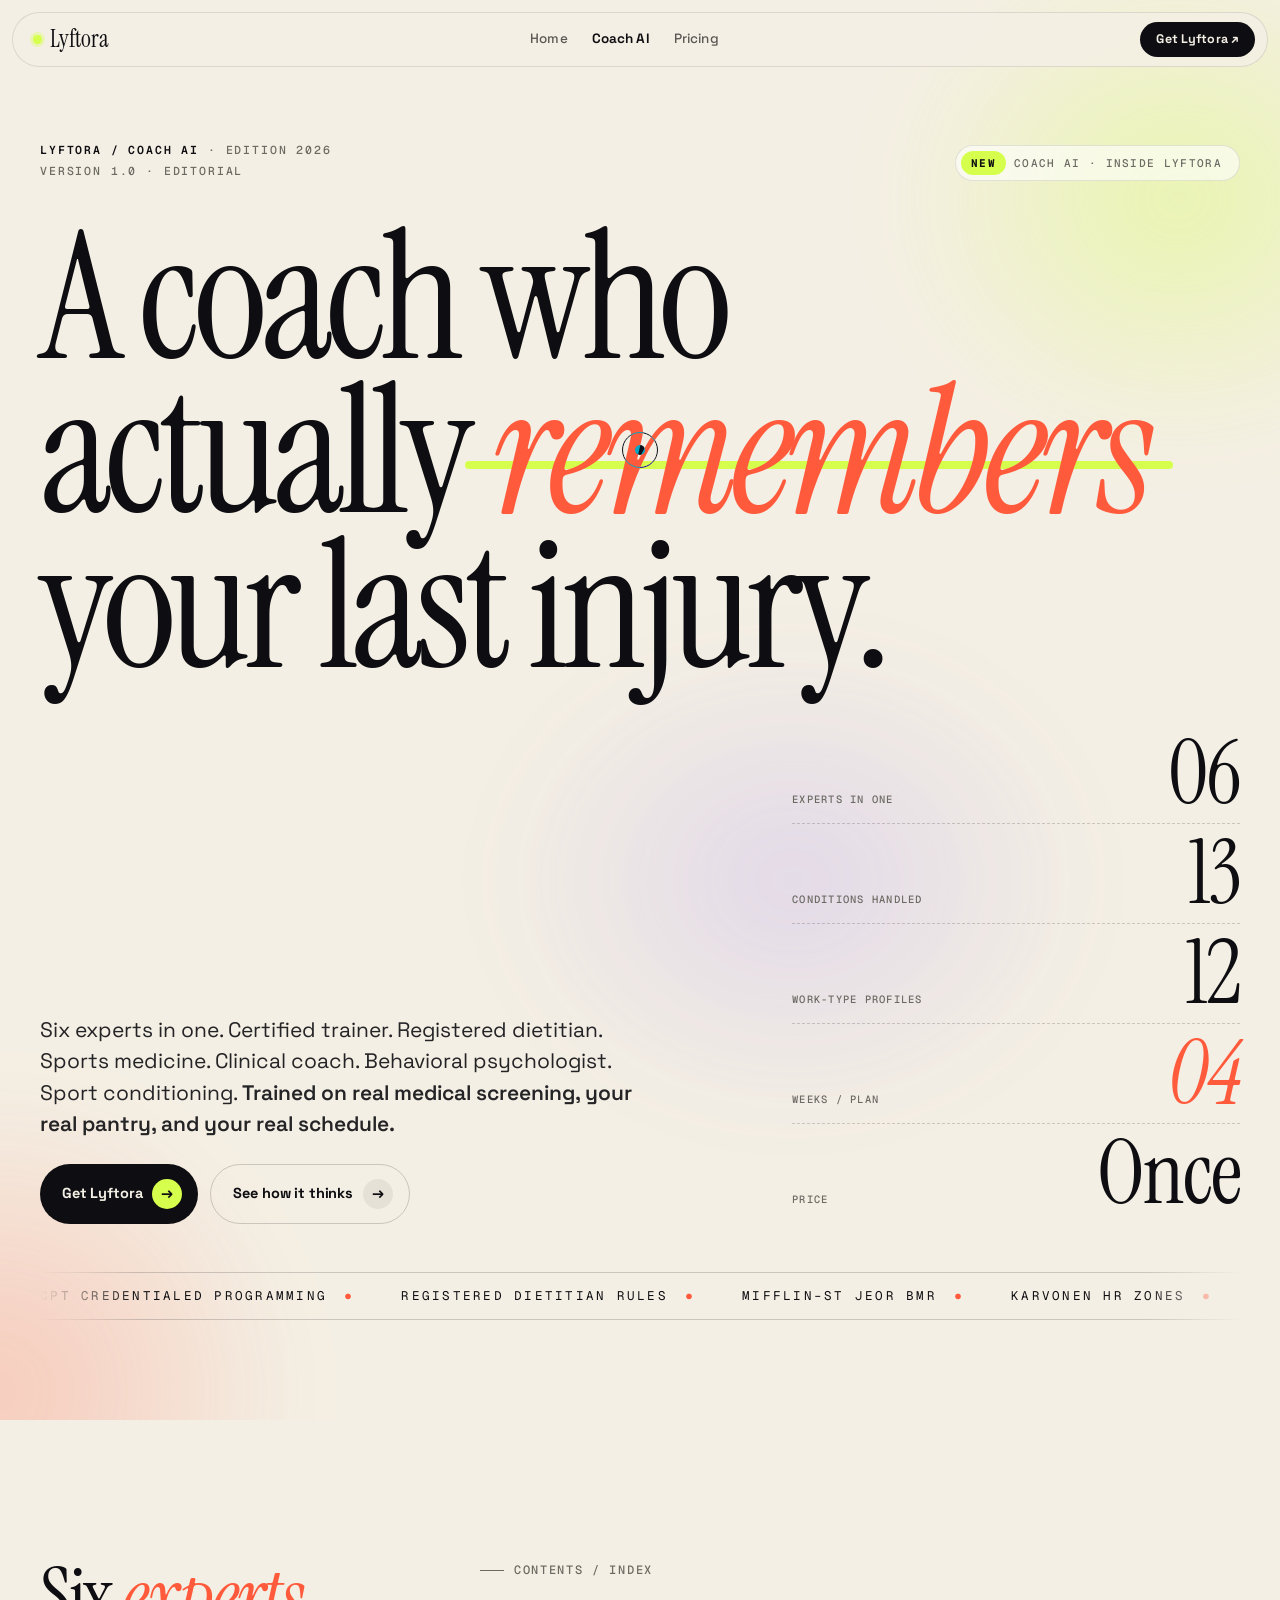
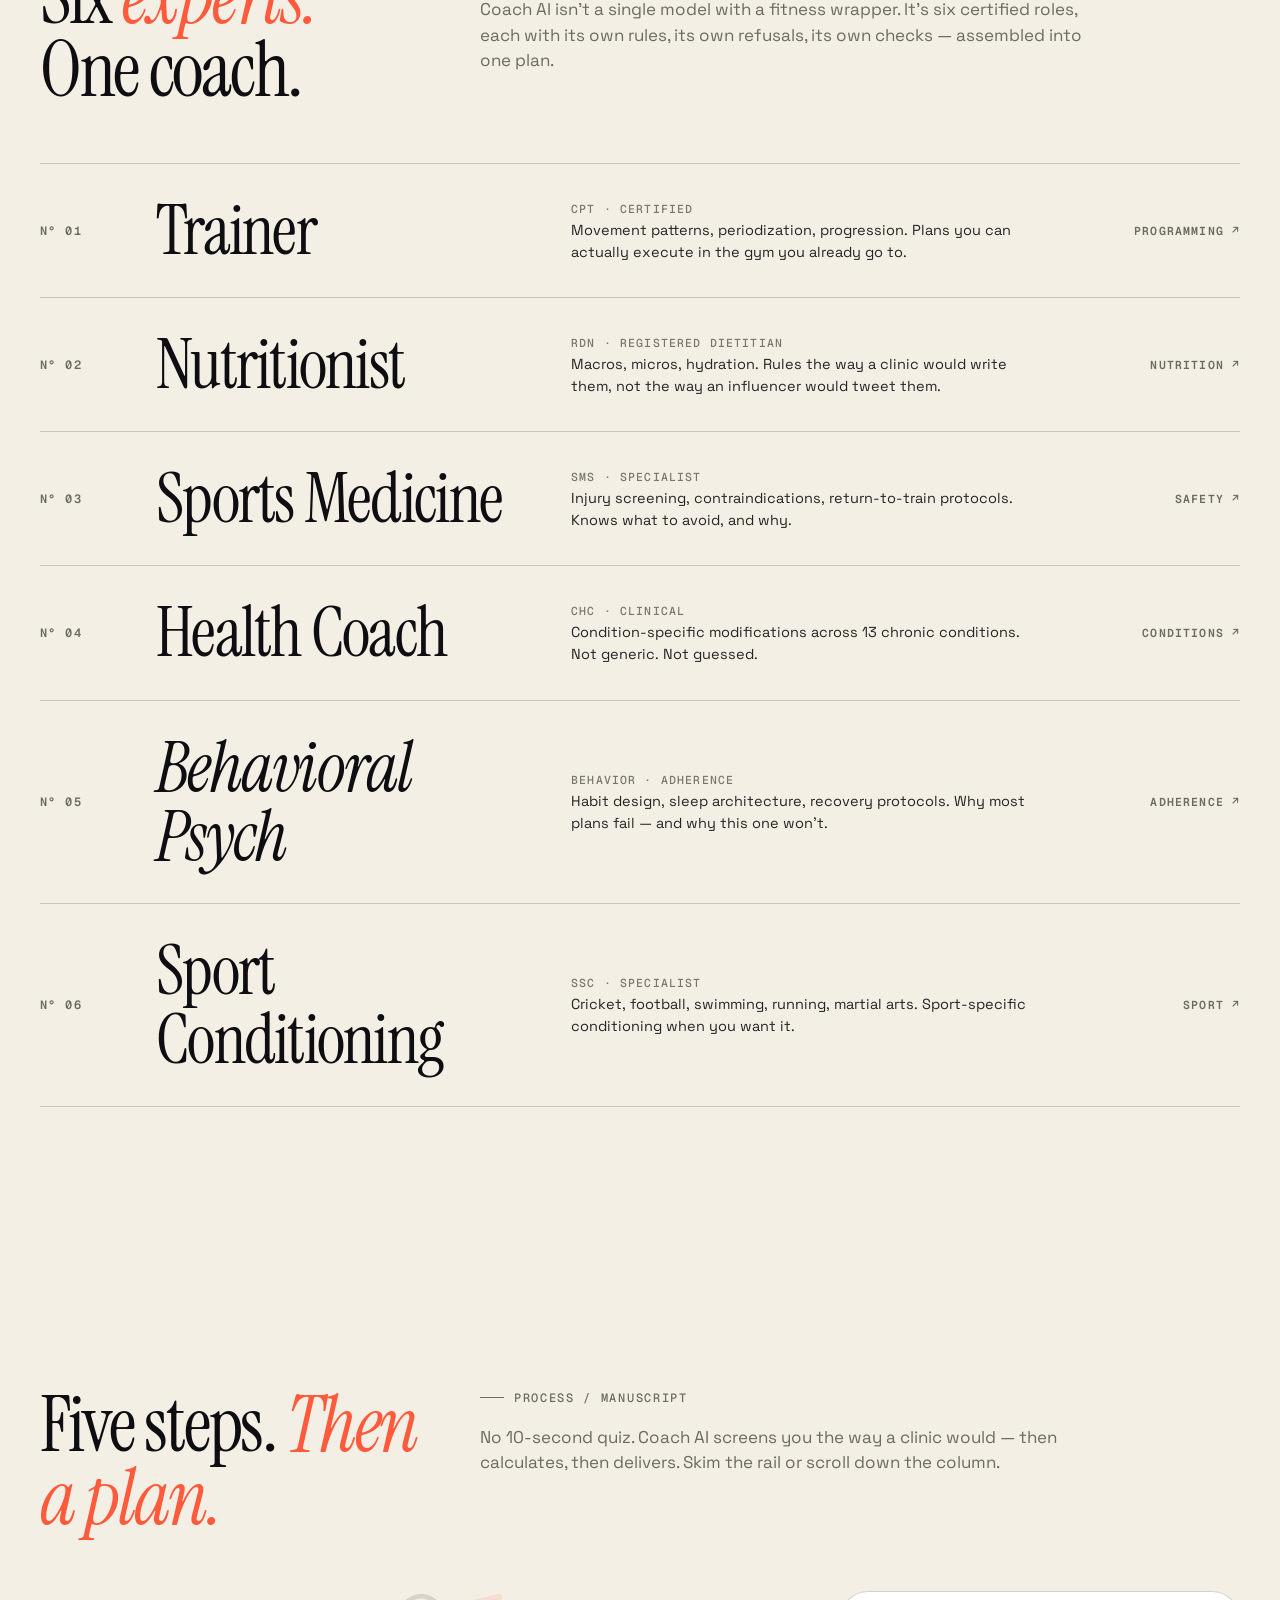
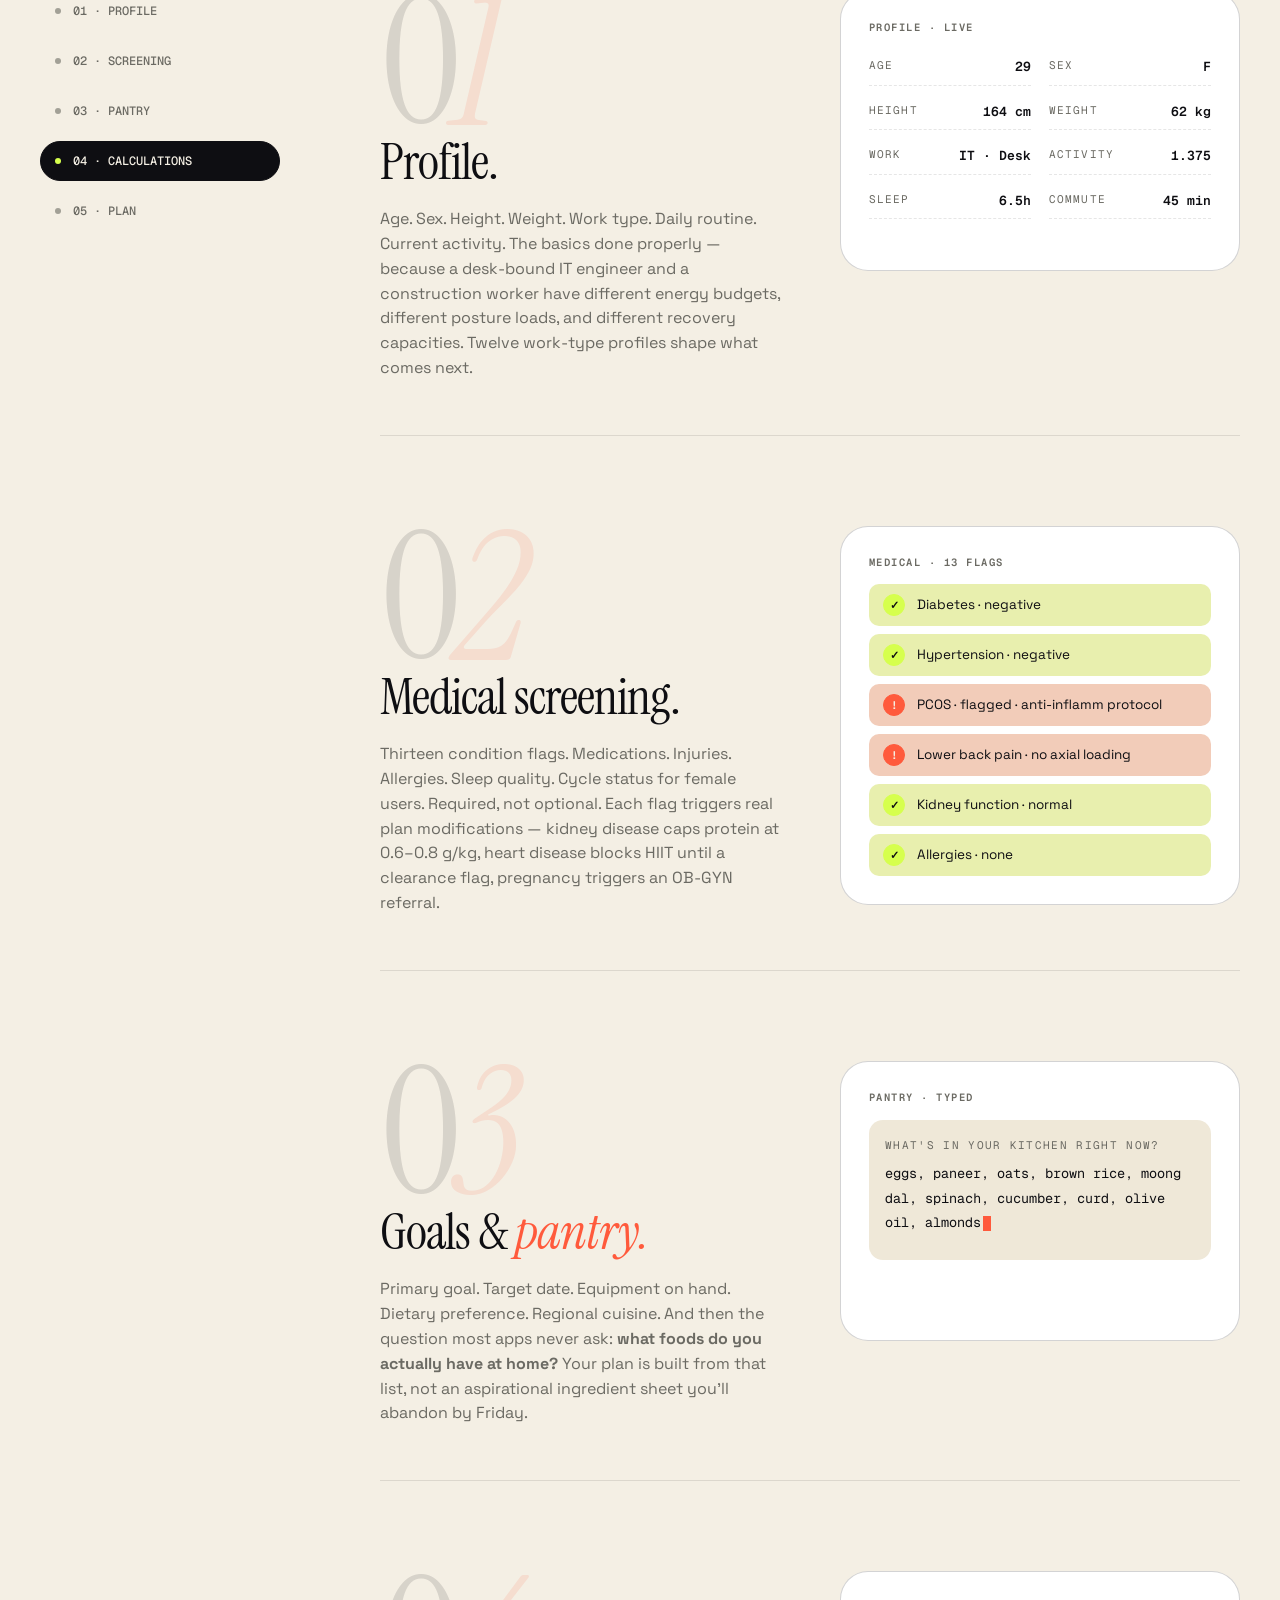
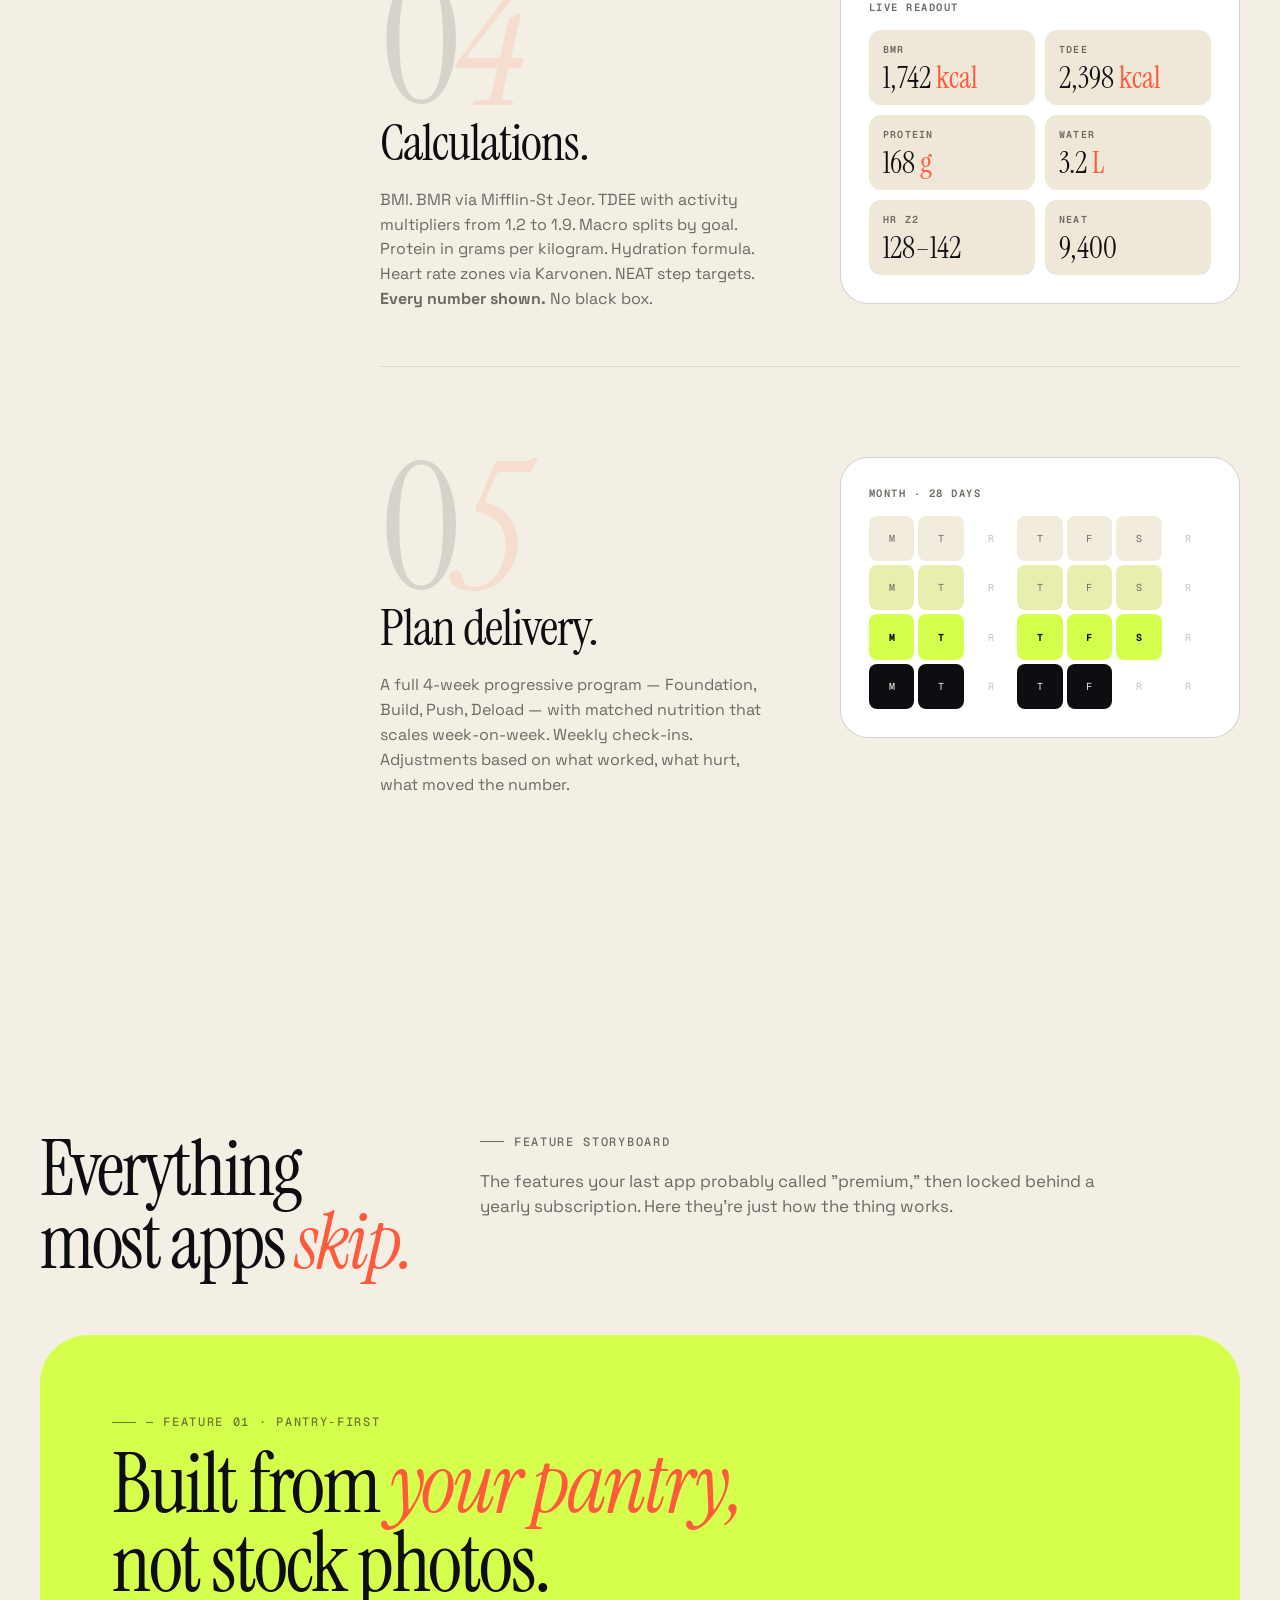
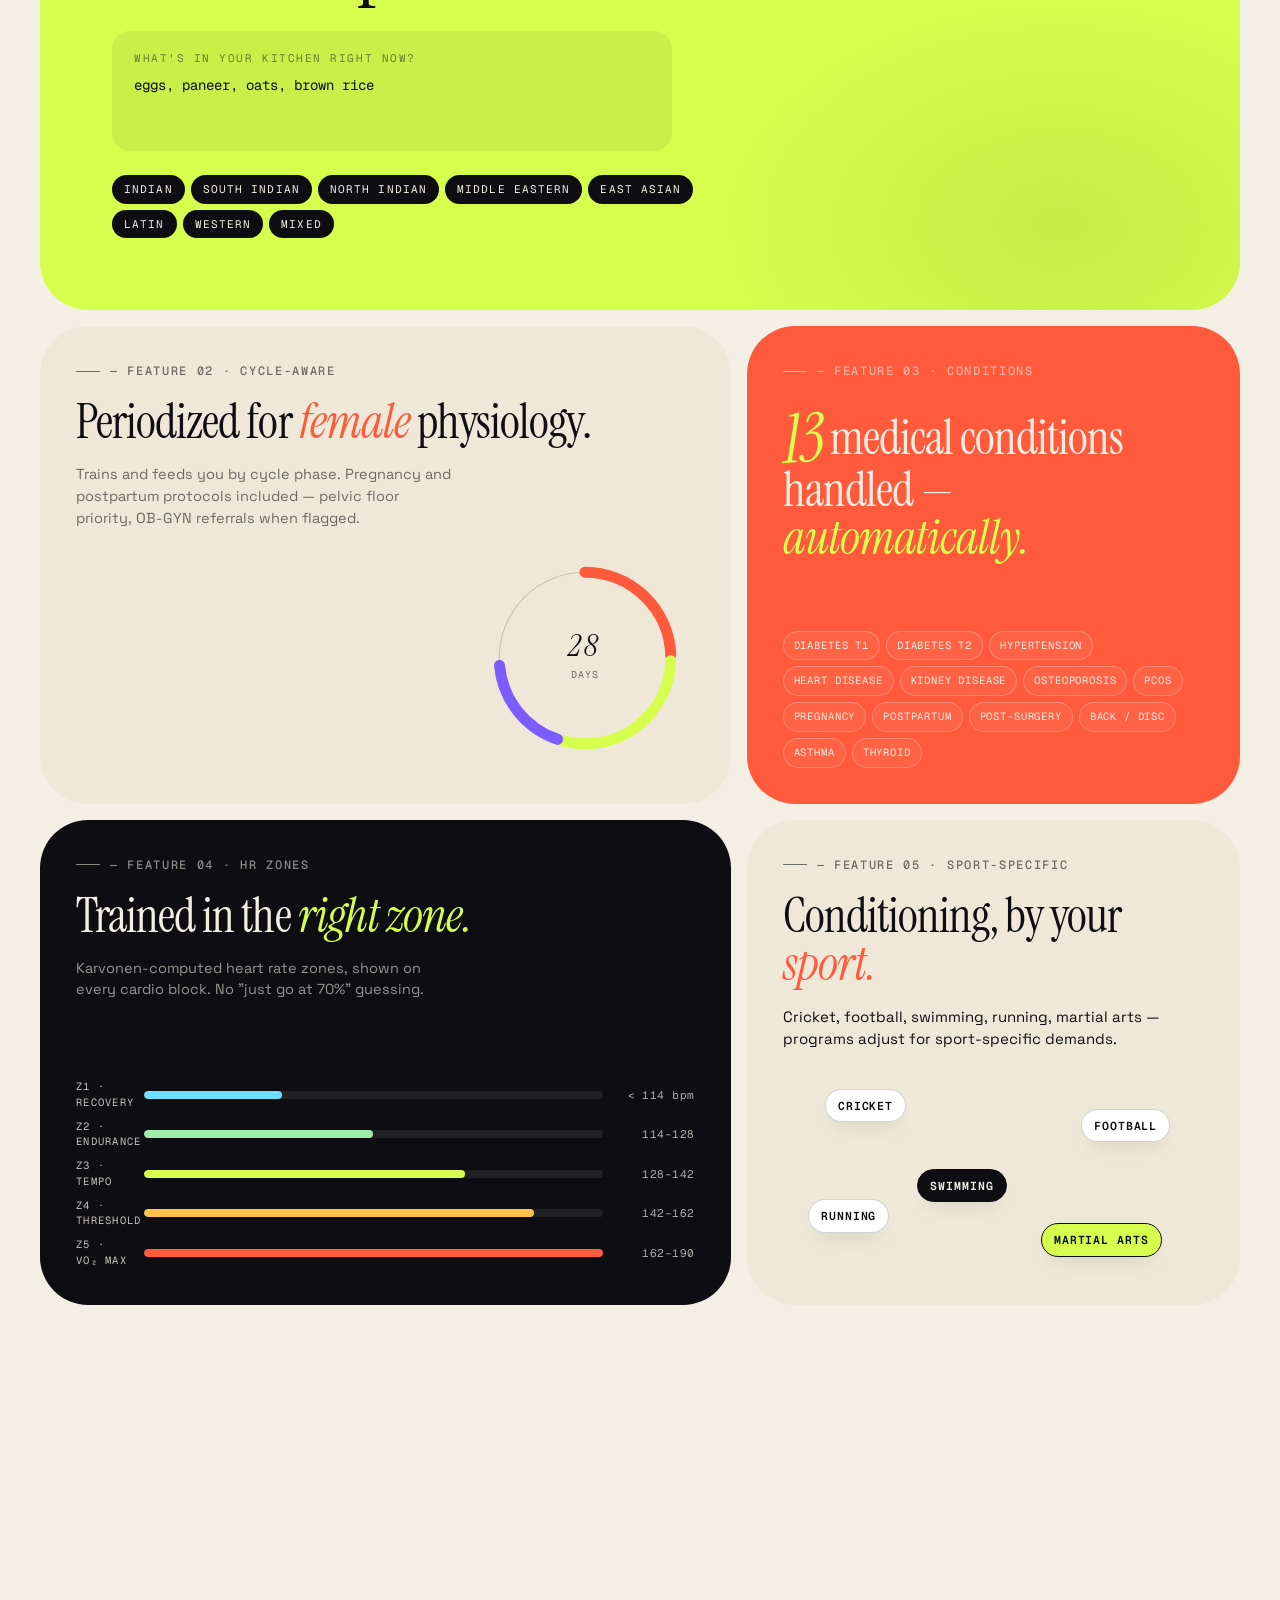
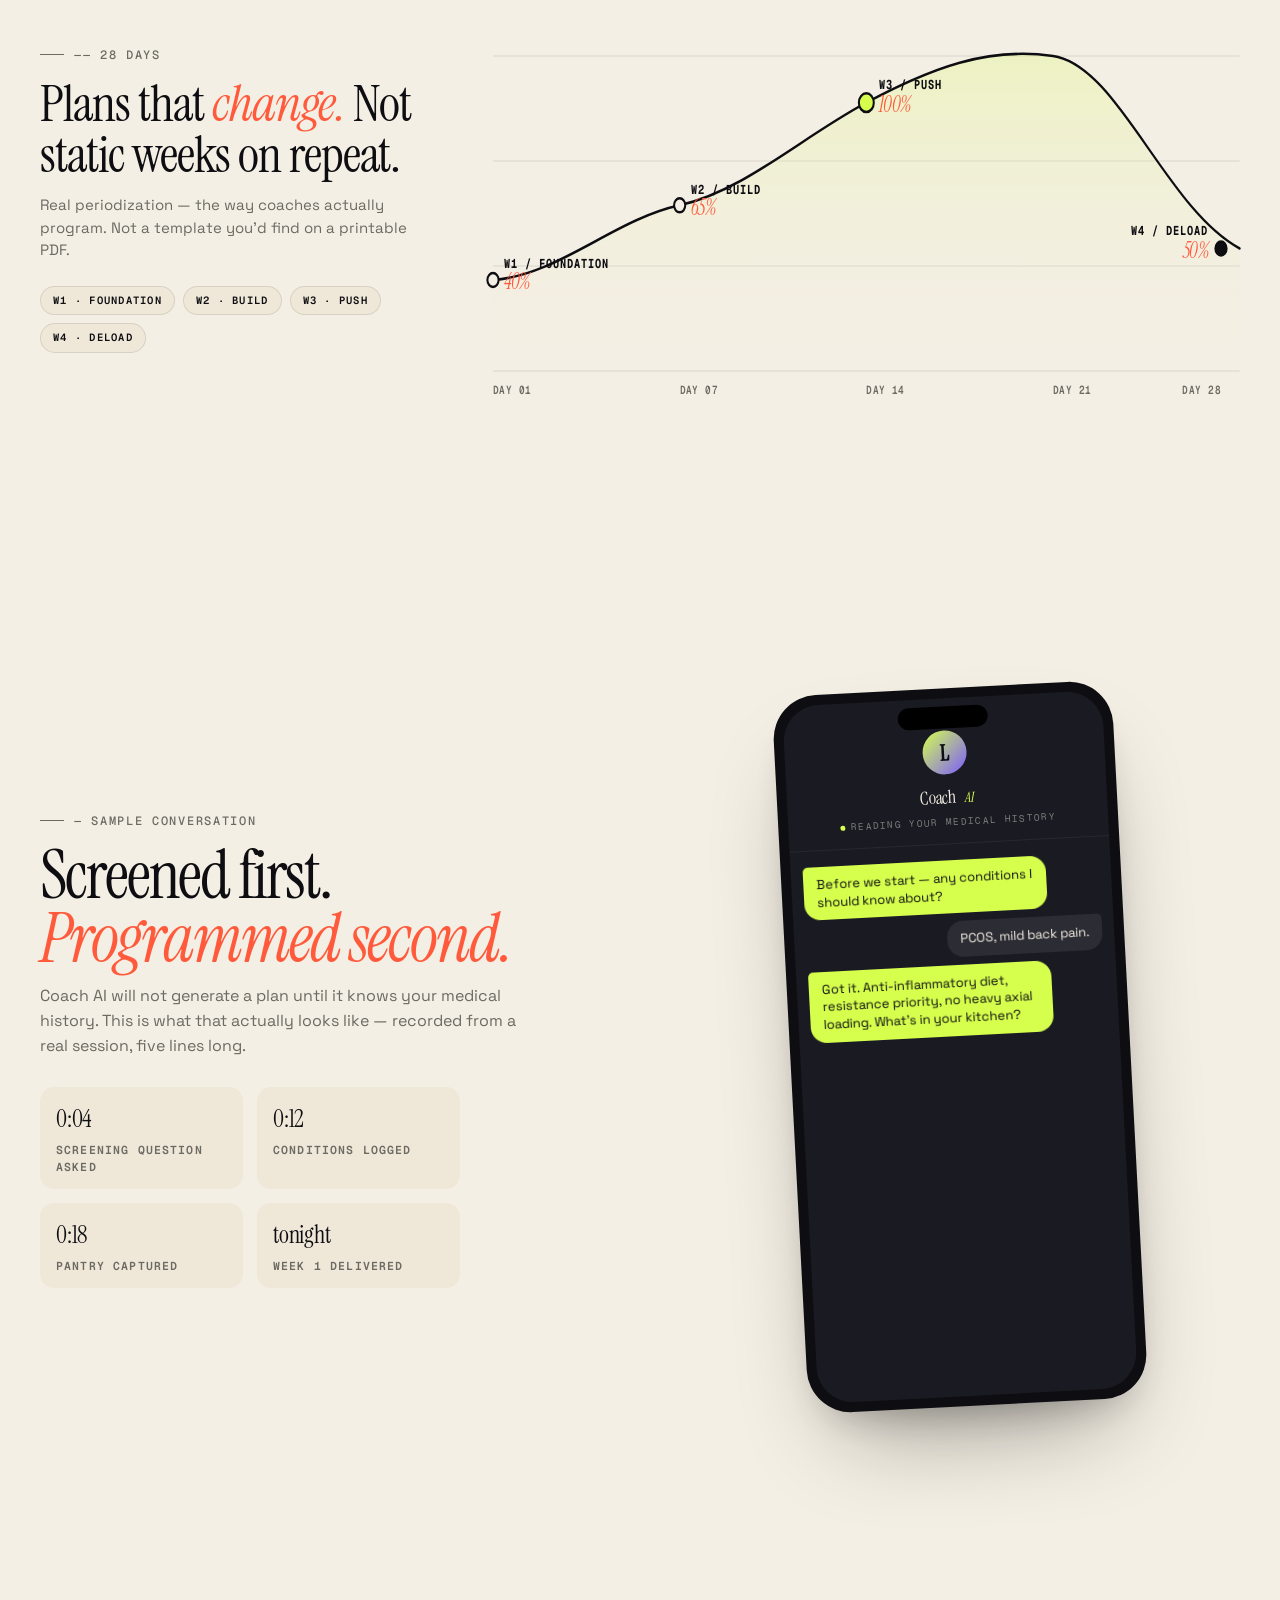
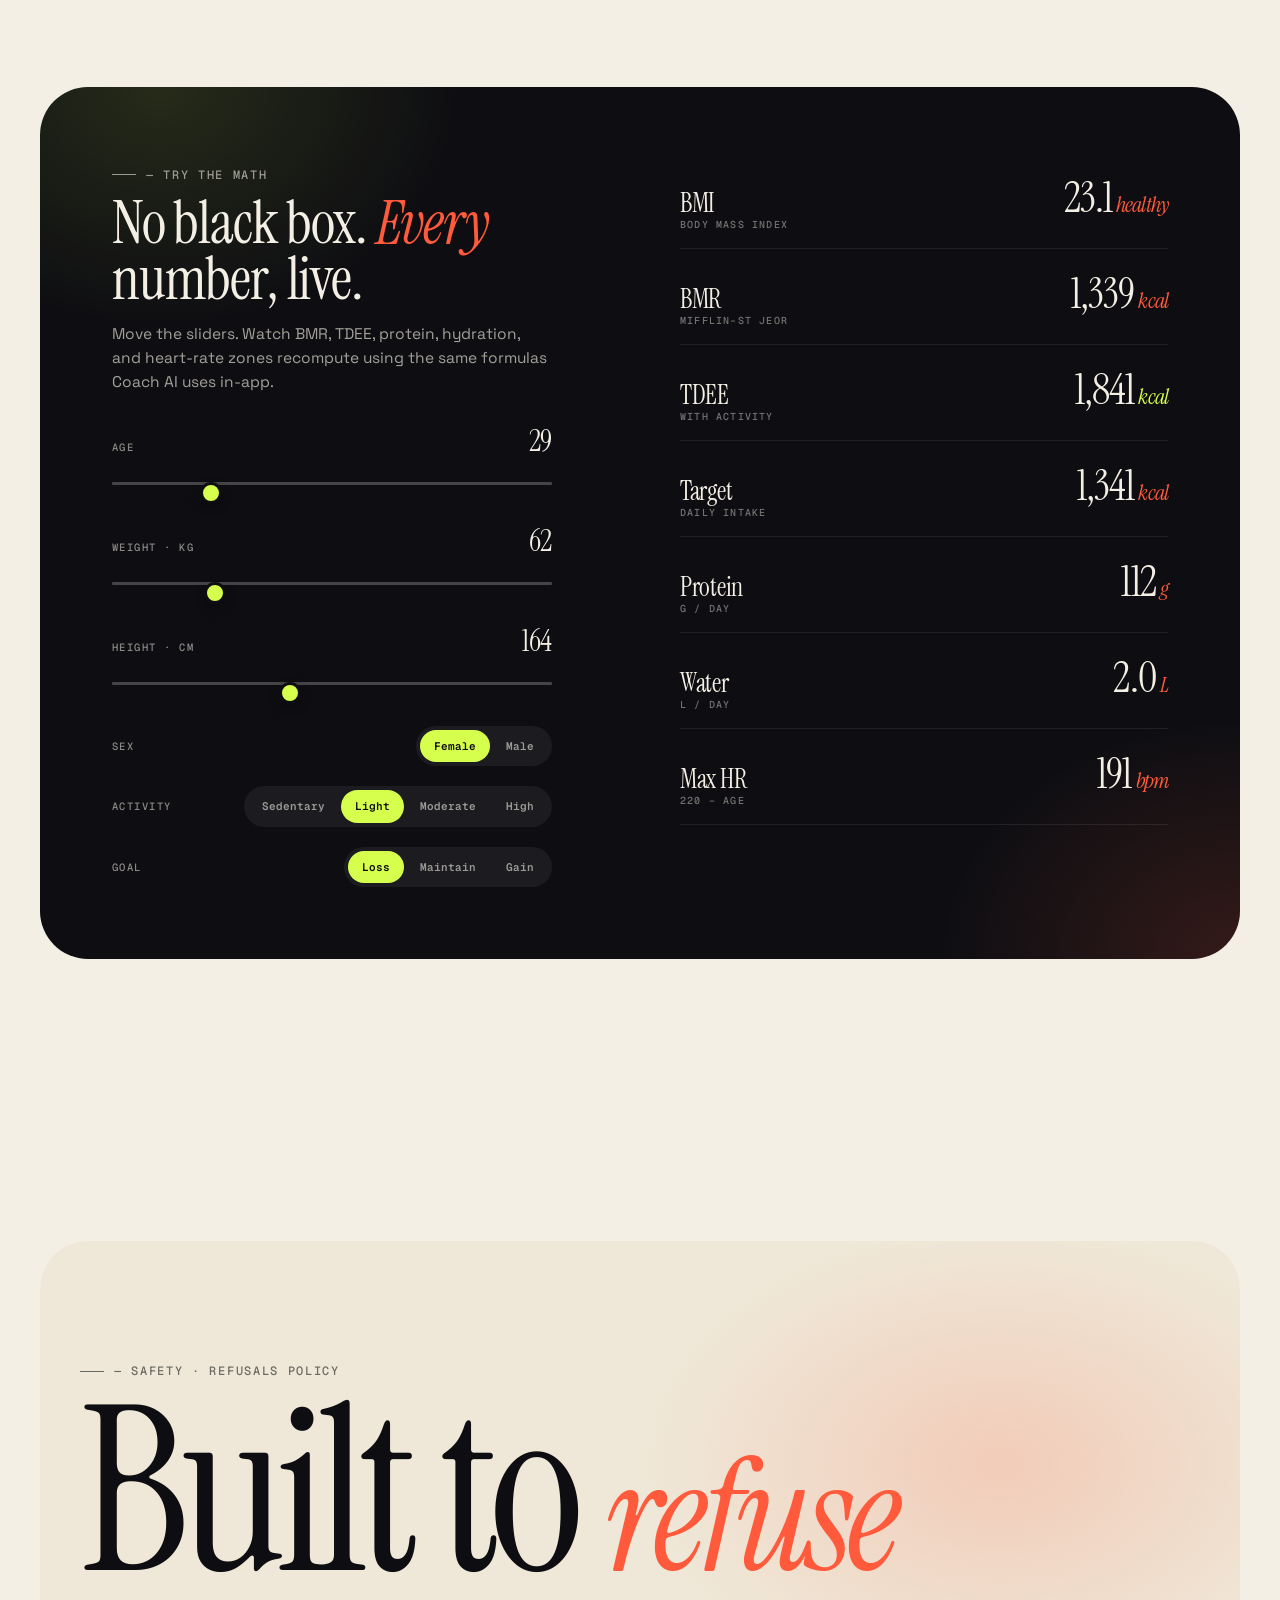
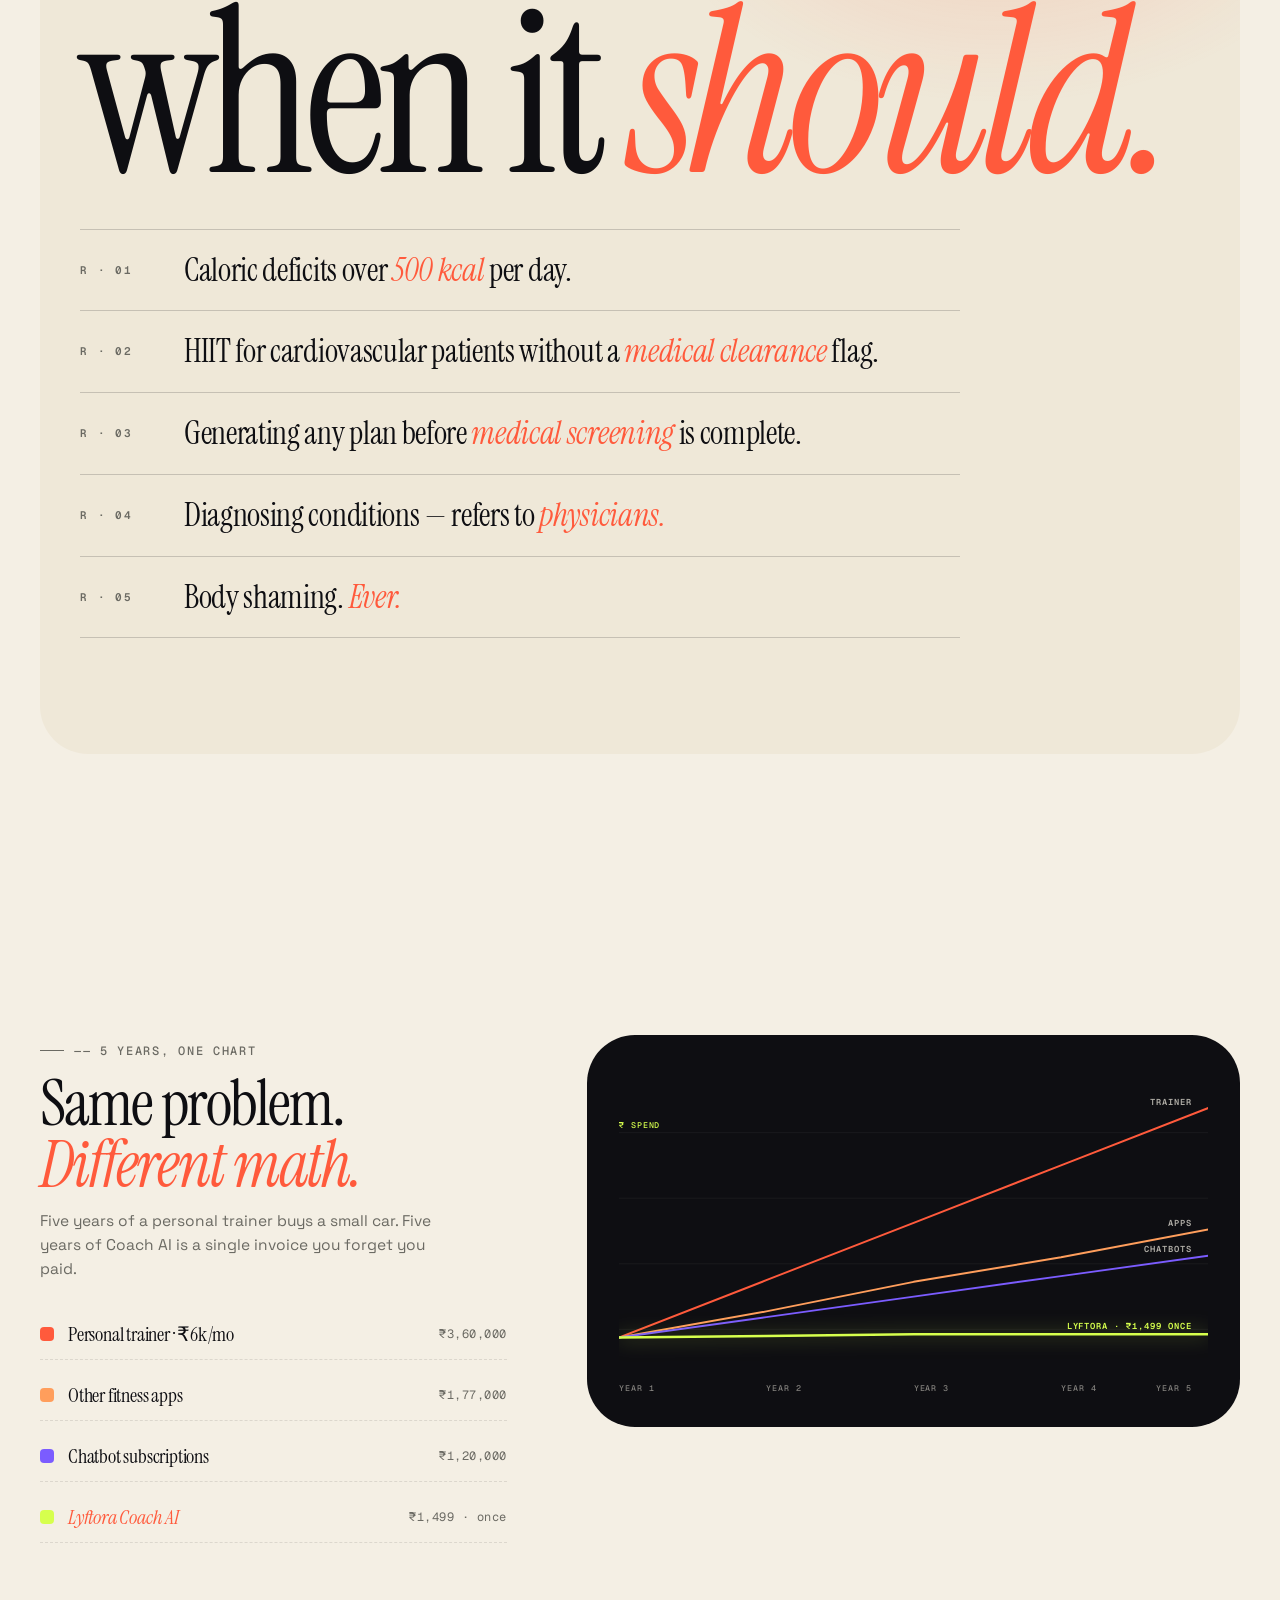
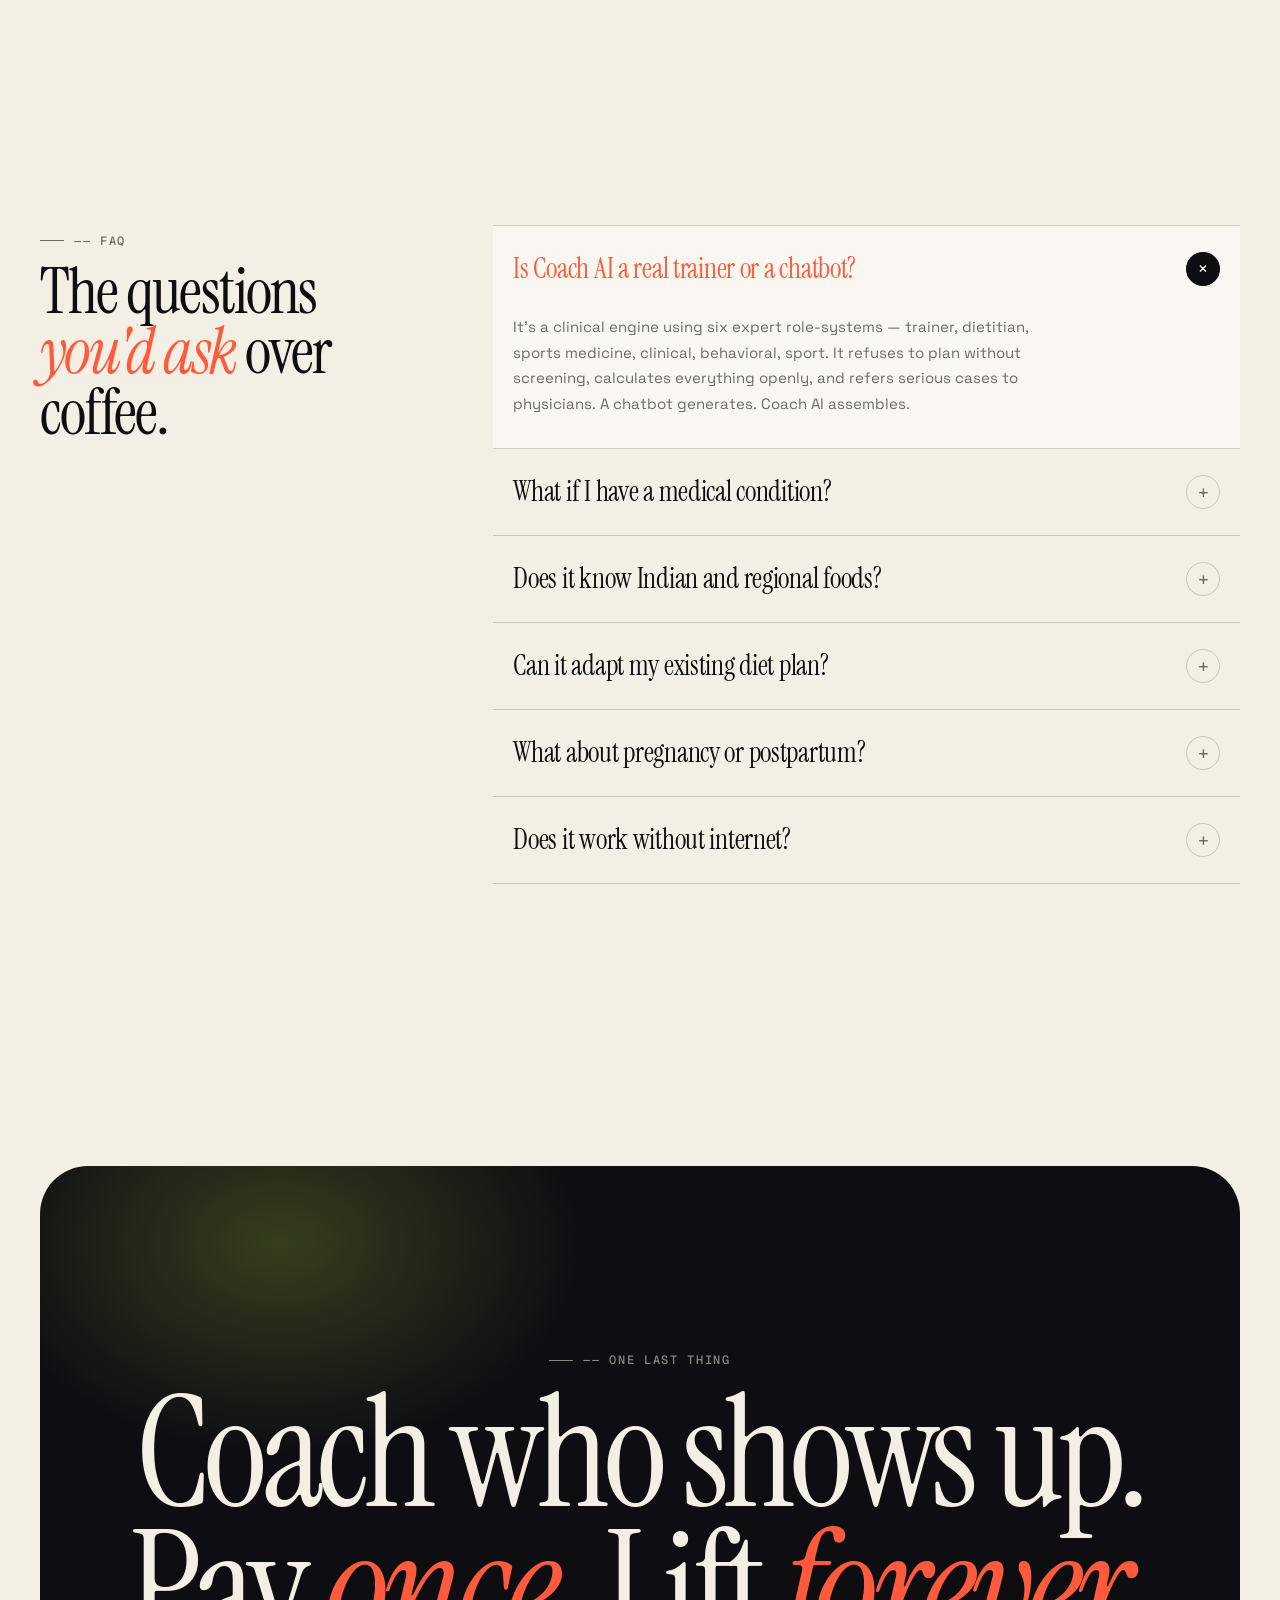
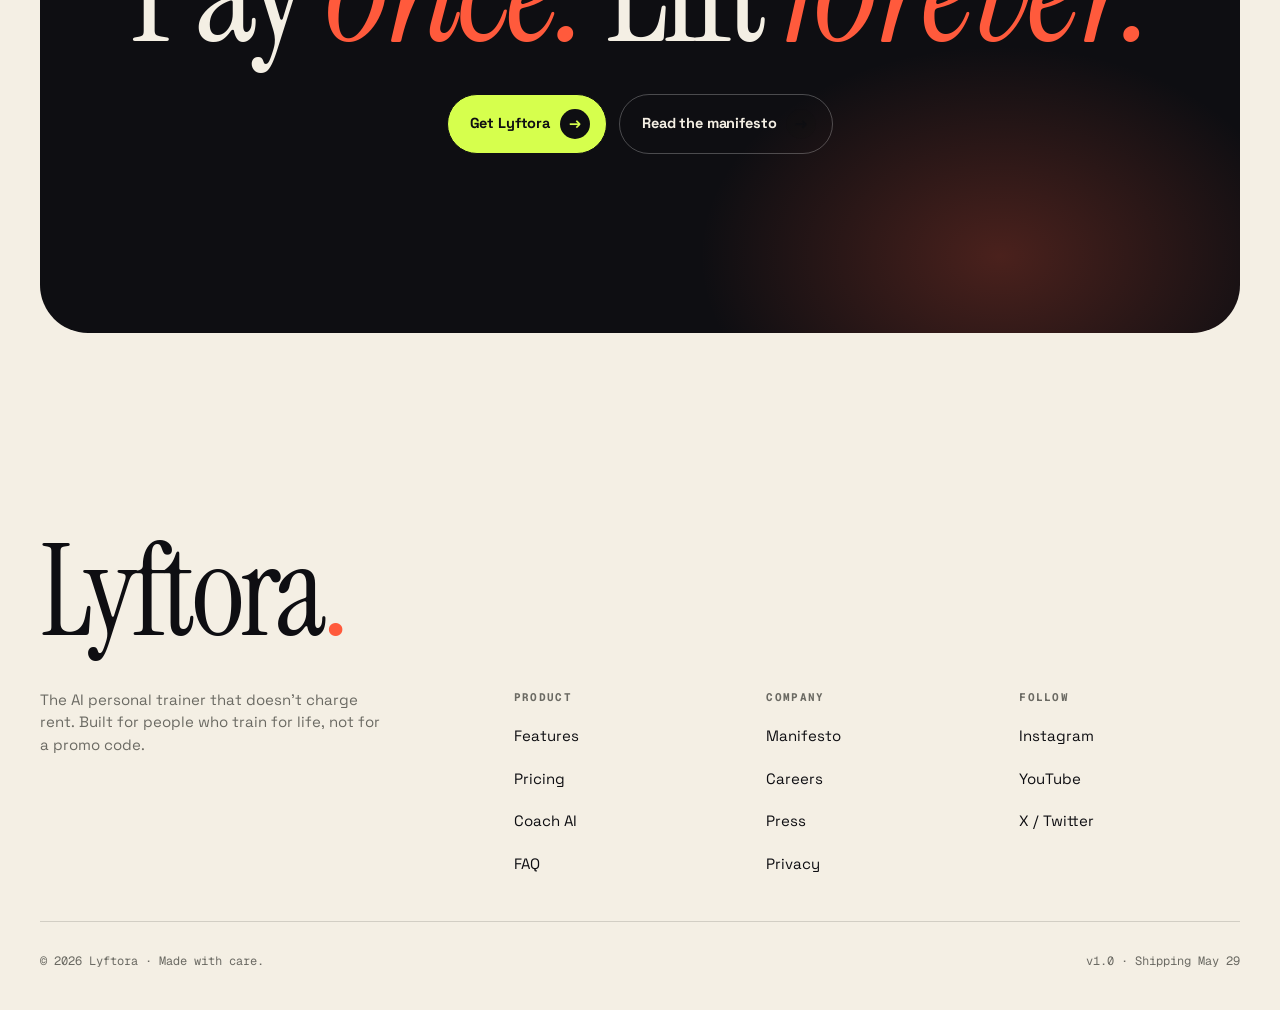
==== commit 93193b64: "feat: implement shared footer and privacy policy page - Add a new privacy policy page with structure" ====
--- a/lyftora-coach-ai.html
+++ b/lyftora-coach-ai.html
@@ -86,25 +86,7 @@
 <link rel="stylesheet" href="css/navbar.css"/>
 </head>
 <body>
-<a href="#top" class="skip-link">Skip to main content</a>
-
-<!-- HEADER -->
-<header class="bar" aria-label="Site header">
-  <a href="#top" class="brand" aria-label="Lyftora Coach AI home">
-    <span class="dot" aria-hidden="true"></span>
-    <span class="word">Lyftora</span>
-    <span class="stamp">COACH AI</span>
-  </a>
-  <nav aria-label="Primary">
-    <a href="#experts">Experts</a>
-    <a href="#how">How</a>
-    <a href="#features">Features</a>
-    <a href="#calc">Calculator</a>
-    <a href="#safety">Safety</a>
-    <a href="#faq">FAQ</a>
-  </nav>
-  <a href="#get" class="cta">Get Lyftora <span aria-hidden="true">↗</span></a>
-</header>
+
 <main id="top">
 
 <!-- HERO -->
@@ -672,55 +654,10 @@
 
 </main>
 
-<!-- FOOTER -->
-<footer aria-label="Site footer">
-  <div class="container">
-    <div class="foot-word">Coach AI<em>.</em></div>
-    <div class="foot-grid">
-      <div class="foot-col">
-        <h3 class="foot-heading">Product</h3>
-        <ul>
-          <li><a href="#features">Features</a></li>
-          <li><a href="#how">How it works</a></li>
-          <li><a href="#calc">Calculator</a></li>
-          <li><a href="#safety">Safety</a></li>
-        </ul>
-      </div>
-      <div class="foot-col">
-        <h3 class="foot-heading">Coach AI</h3>
-        <ul>
-          <li><a href="#experts">The six experts</a></li>
-          <li><a href="#calc">Calculations</a></li>
-          <li><a href="#features">Conditions handled</a></li>
-          <li><a href="#safety">Refusals policy</a></li>
-        </ul>
-      </div>
-      <div class="foot-col">
-        <h3 class="foot-heading">Company</h3>
-        <ul>
-          <li><a href="index.html">Manifesto</a></li>
-          <li><a href="/privacy">Privacy</a></li>
-          <li><a href="/terms">Terms</a></li>
-          <li><a href="mailto:hello@lyftora.in">Contact</a></li>
-        </ul>
-      </div>
-      <div class="foot-col">
-        <h3 class="foot-heading">Get the app</h3>
-        <ul>
-          <li><a href="https://apps.apple.com/app/lyftora" rel="noopener" target="_blank">iOS App Store</a></li>
-          <li><a href="https://play.google.com/store/apps/details?id=in.lyftora" rel="noopener" target="_blank">Google Play</a></li>
-        </ul>
-      </div>
-    </div>
-    <div class="foot-bot">
-      <span>© 2026 LYFTORA · BUILT FOR THE NEXT REP</span>
-      <span>COACH AI · v1.0 · 2026.04</span>
-      <a href="/sitemap.xml" style="color:var(--muted);font-family:var(--mono);font-size:11.5px;letter-spacing:.06em;text-decoration:none">Sitemap</a>
-    </div>
-  </div>
-</footer>
+<footer></footer>
 
 <script src="js/navbar.js" defer></script>
+<script src="js/footer.js" defer></script>
 <script src="js/coach-ai.js" defer></script>
 </body>
 </html>
--- a/css/navbar.css
+++ b/css/navbar.css
@@ -241,3 +241,173 @@
   .site-nav-cta { display: none; }
   .site-nav-brand { font-size: 20px; }
 }
+
+/* ── Shared Footer ─────────────────────────────────────────── */
+footer {
+  padding: 60px 0 40px;
+}
+
+.footer-grid {
+  display: grid;
+  grid-template-columns: 1fr;
+  gap: 32px;
+  padding-bottom: 40px;
+  border-bottom: 1px solid color-mix(in srgb, var(--ink) 15%, transparent);
+}
+
+@media (min-width: 760px) {
+  .footer-grid {
+    grid-template-columns: 2fr 1fr 1fr 1fr;
+  }
+}
+
+.foot-brand-big {
+  font-family: var(--serif);
+  font-size: clamp(60px, 10vw, 140px);
+  line-height: 0.9;
+  letter-spacing: -0.03em;
+}
+
+.foot-col h4 {
+  font-family: var(--mono);
+  font-size: 11px;
+  text-transform: uppercase;
+  letter-spacing: .12em;
+  color: var(--muted);
+  margin-bottom: 14px;
+}
+
+.foot-col ul li {
+  padding: 6px 0;
+}
+
+.foot-col ul li a {
+  font-size: 15px;
+  transition: color .2s;
+}
+
+.foot-col ul li a:hover {
+  color: var(--coral);
+}
+
+.foot-bottom {
+  margin-top: 30px;
+  display: flex;
+  flex-direction: column;
+  gap: 12px;
+  justify-content: space-between;
+  font-family: var(--mono);
+  font-size: 12px;
+  color: var(--muted);
+}
+
+@media (min-width: 760px) {
+  .foot-bottom {
+    flex-direction: row;
+    align-items: center;
+  }
+}
+
+/* ── Custom cursor ─────────────────────────────────────────── */
+@media (hover: hover) and (min-width: 721px) {
+  body { cursor: none; }
+  a, button { cursor: none; }
+}
+
+.site-cursor,
+.site-cursor-ring {
+  position: fixed;
+  top: 0;
+  left: 0;
+  pointer-events: none;
+  z-index: 9999;
+  transform: translate3d(-50%, -50%, 0);
+  transition: width .18s ease, height .18s ease, background .18s ease, opacity .2s;
+  will-change: transform;
+  mix-blend-mode: difference;
+}
+
+.site-cursor {
+  width: 10px;
+  height: 10px;
+  background: #fff;
+  border-radius: 50%;
+}
+
+.site-cursor-ring {
+  width: 36px;
+  height: 36px;
+  border: 1.5px solid #fff;
+  border-radius: 50%;
+}
+
+.site-cursor.is-hover {
+  width: 20px;
+  height: 20px;
+  background: var(--lime, #d4e84a);
+}
+
+.site-cursor-ring.is-hover {
+  width: 56px;
+  height: 56px;
+}
+
+@media (hover: none), (max-width: 720px) {
+  .site-cursor,
+  .site-cursor-ring { display: none; }
+}
+
+/* ── Scroll-to-top button ──────────────────────────────────── */
+.scroll-top-btn {
+  position: fixed;
+  bottom: 32px;
+  right: 32px;
+  z-index: 900;
+  width: 44px;
+  height: 44px;
+  border-radius: 50%;
+  border: 1.5px solid color-mix(in srgb, var(--ink) 18%, transparent);
+  background: var(--bg, #f5f4ef);
+  color: var(--ink);
+  display: flex;
+  align-items: center;
+  justify-content: center;
+  cursor: pointer;
+  opacity: 0;
+  visibility: hidden;
+  transform: translateY(10px);
+  transition: opacity .25s, visibility .25s, transform .25s, background .2s, border-color .2s;
+  box-shadow: 0 4px 16px color-mix(in srgb, var(--ink) 10%, transparent);
+}
+
+.scroll-top-btn.visible {
+  opacity: 1;
+  visibility: visible;
+  transform: translateY(0);
+}
+
+.scroll-top-btn:hover {
+  background: var(--ink);
+  color: var(--bg, #f5f4ef);
+  border-color: var(--ink);
+}
+
+.scroll-top-btn svg {
+  width: 18px;
+  height: 18px;
+  stroke: currentColor;
+  stroke-width: 2;
+  stroke-linecap: round;
+  stroke-linejoin: round;
+  fill: none;
+  flex-shrink: 0;
+}
+
+@media (max-width: 480px) {
+  .scroll-top-btn {
+    bottom: 20px;
+    right: 20px;
+    width: 40px;
+    height: 40px;
+  }
+}
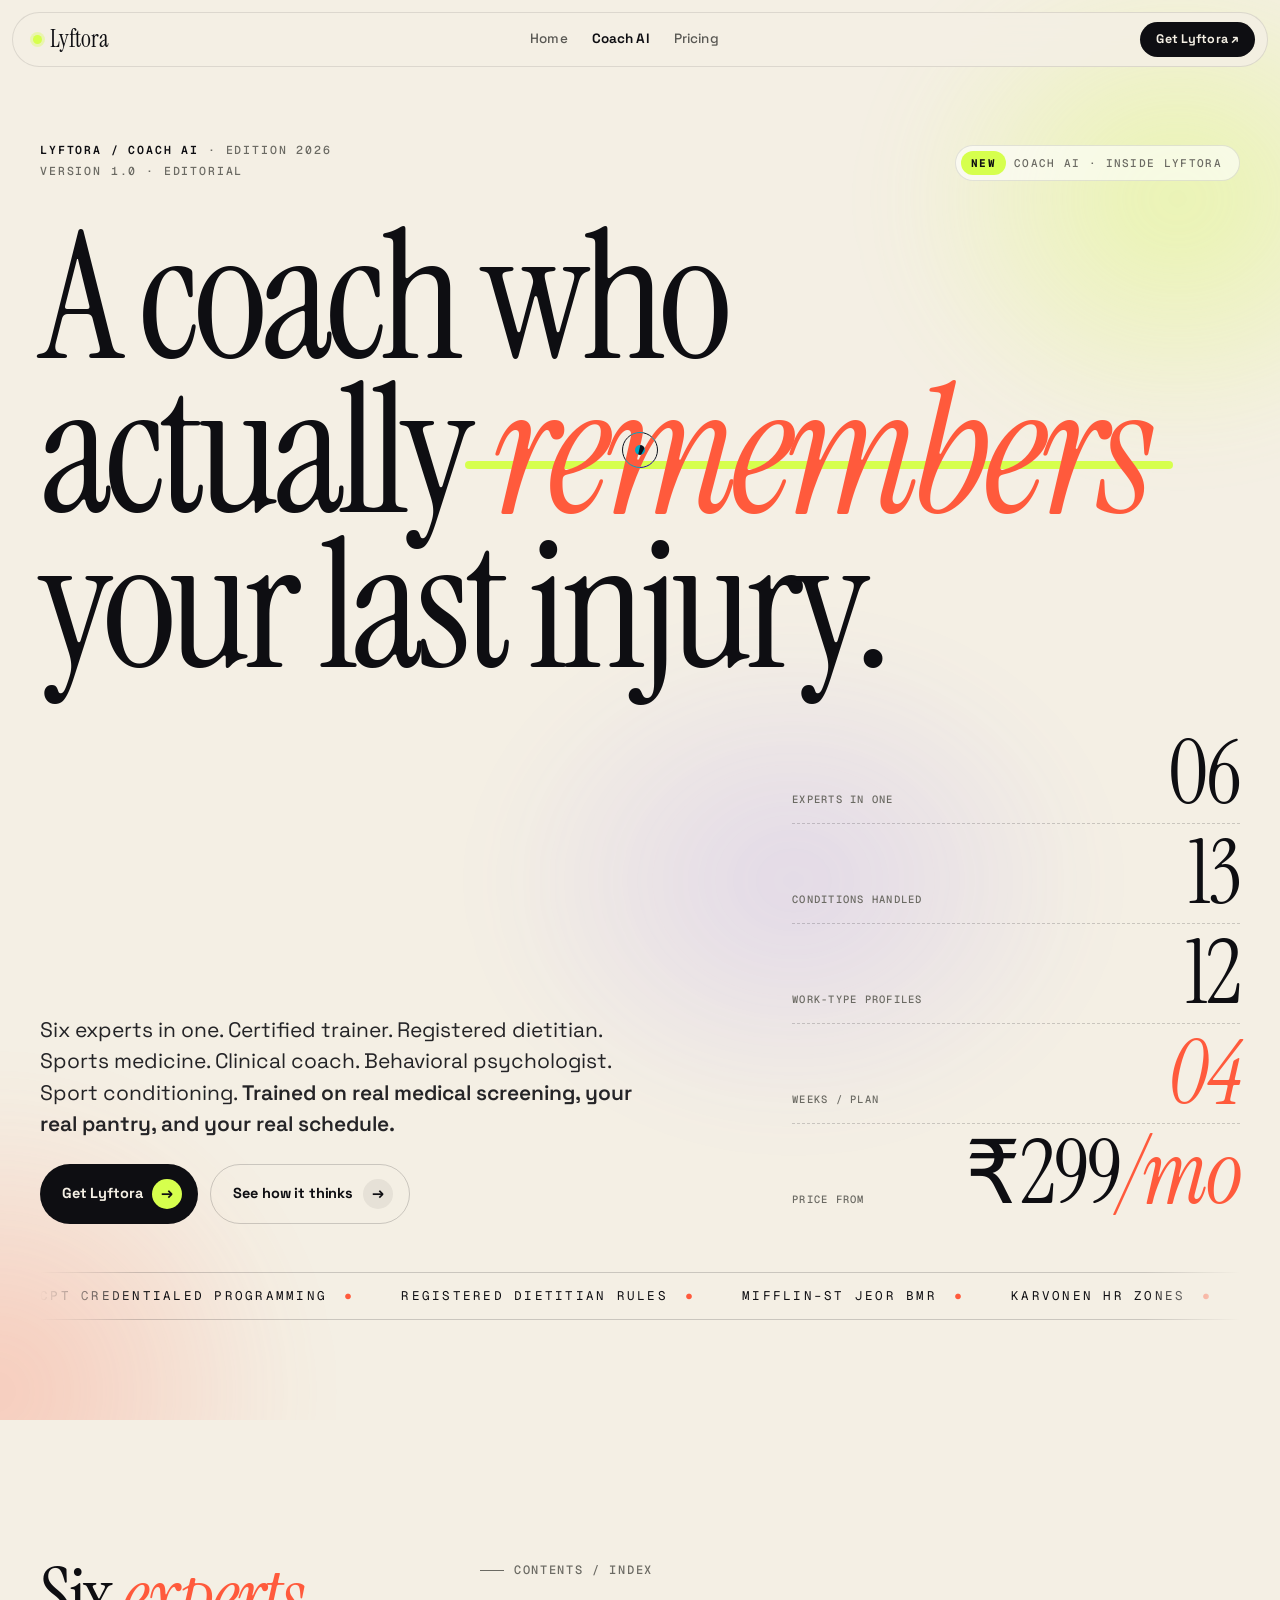
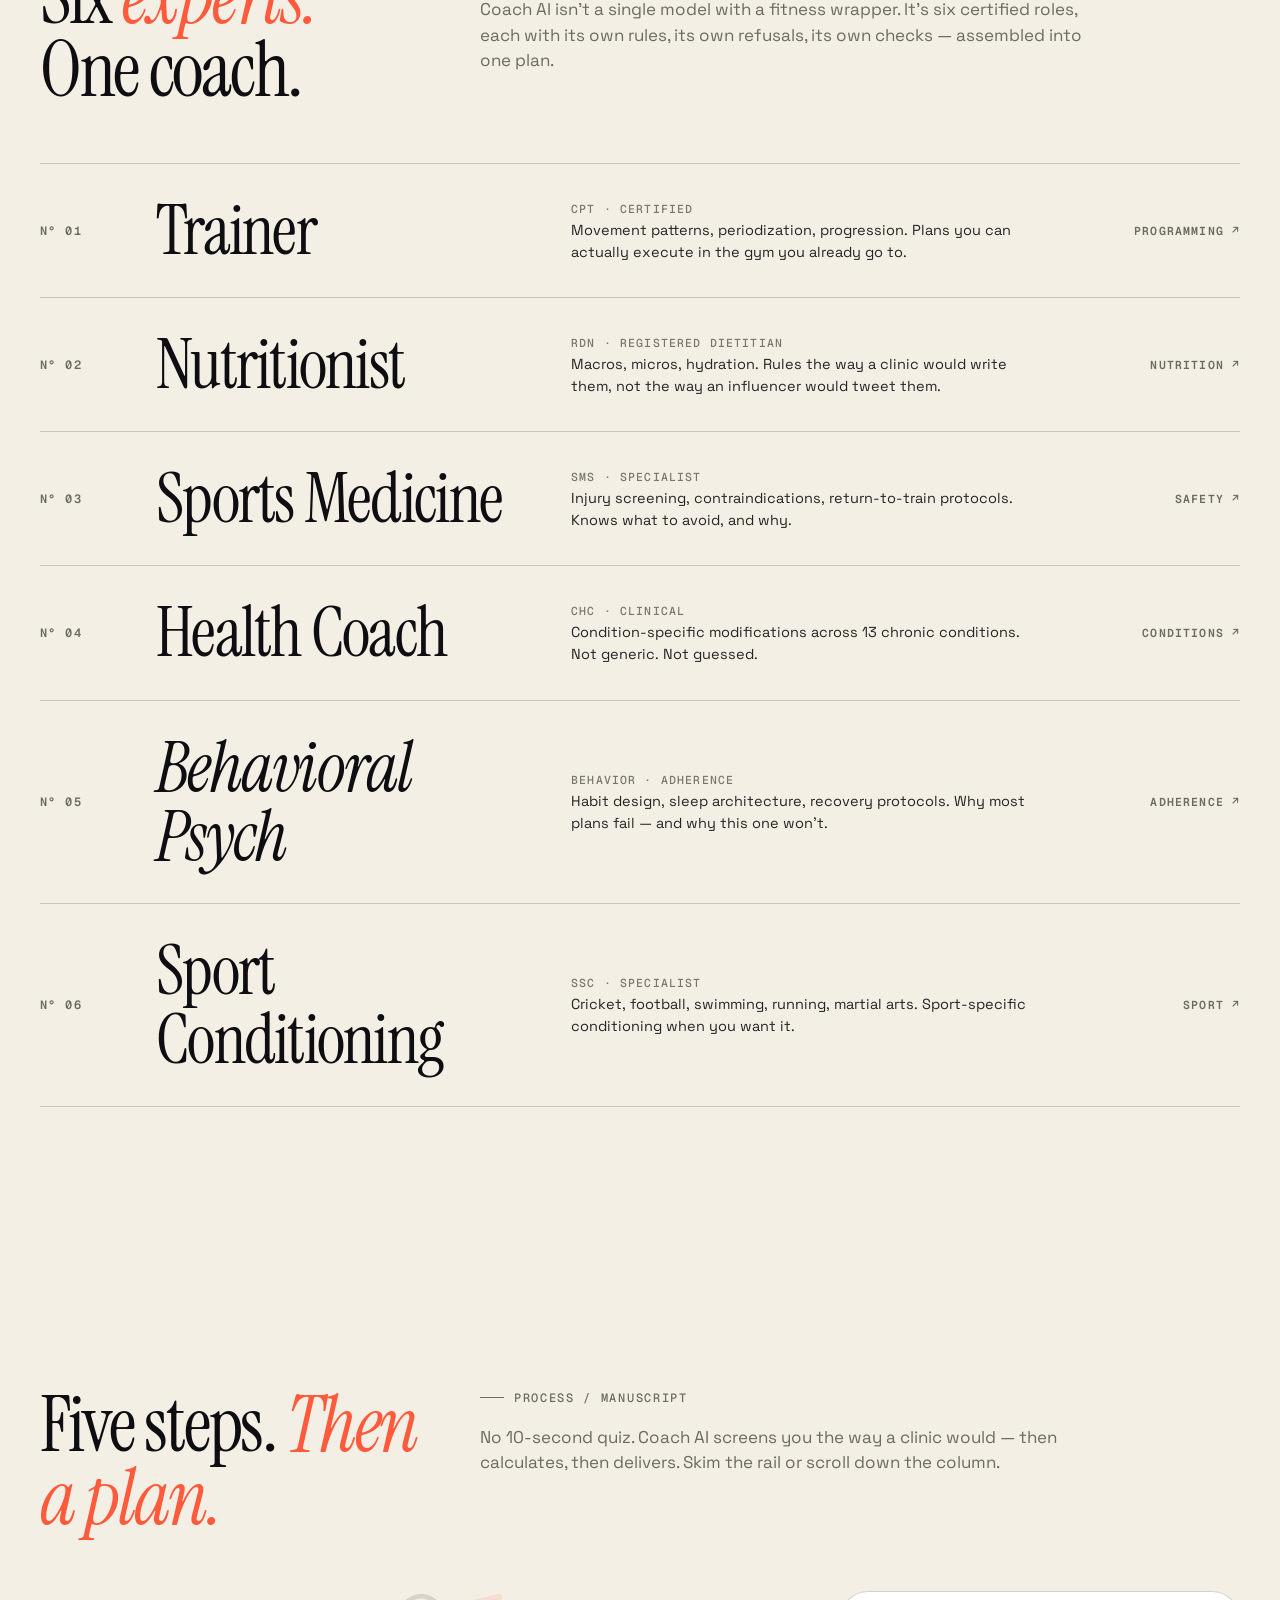
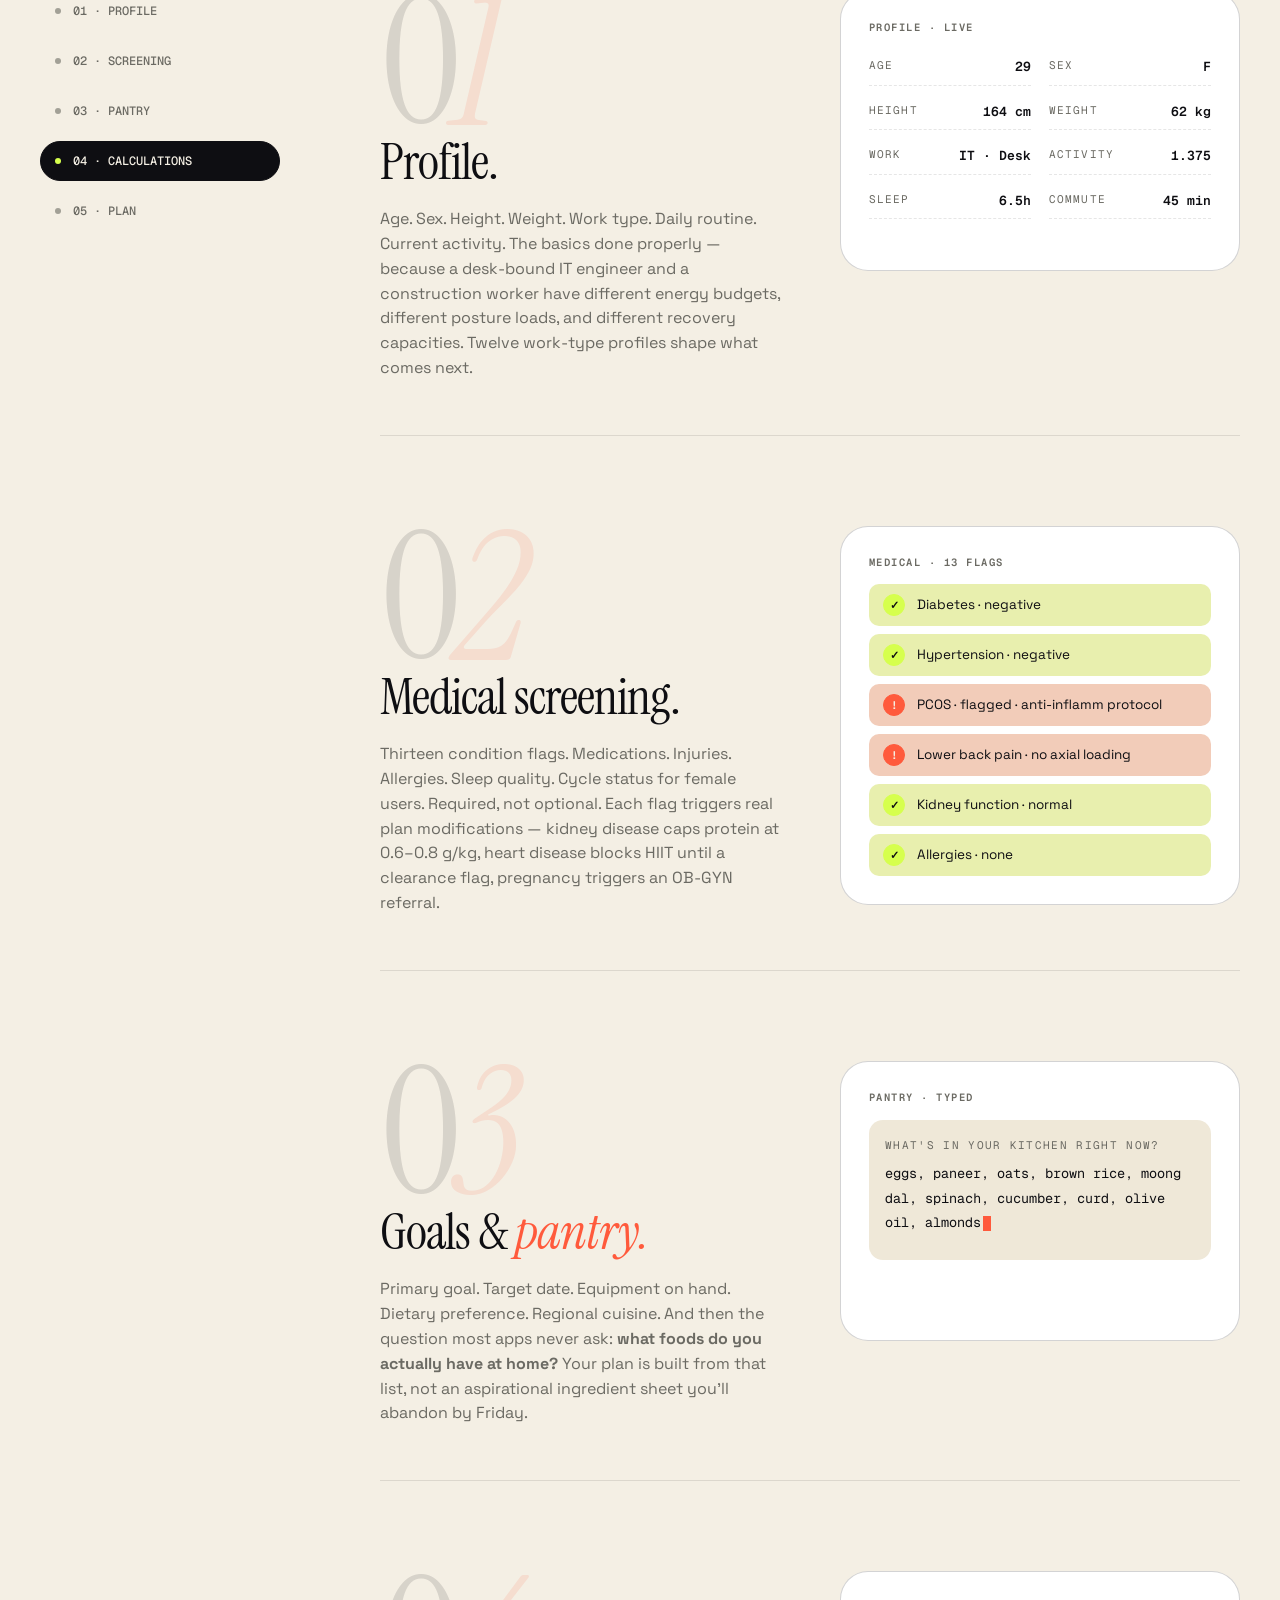
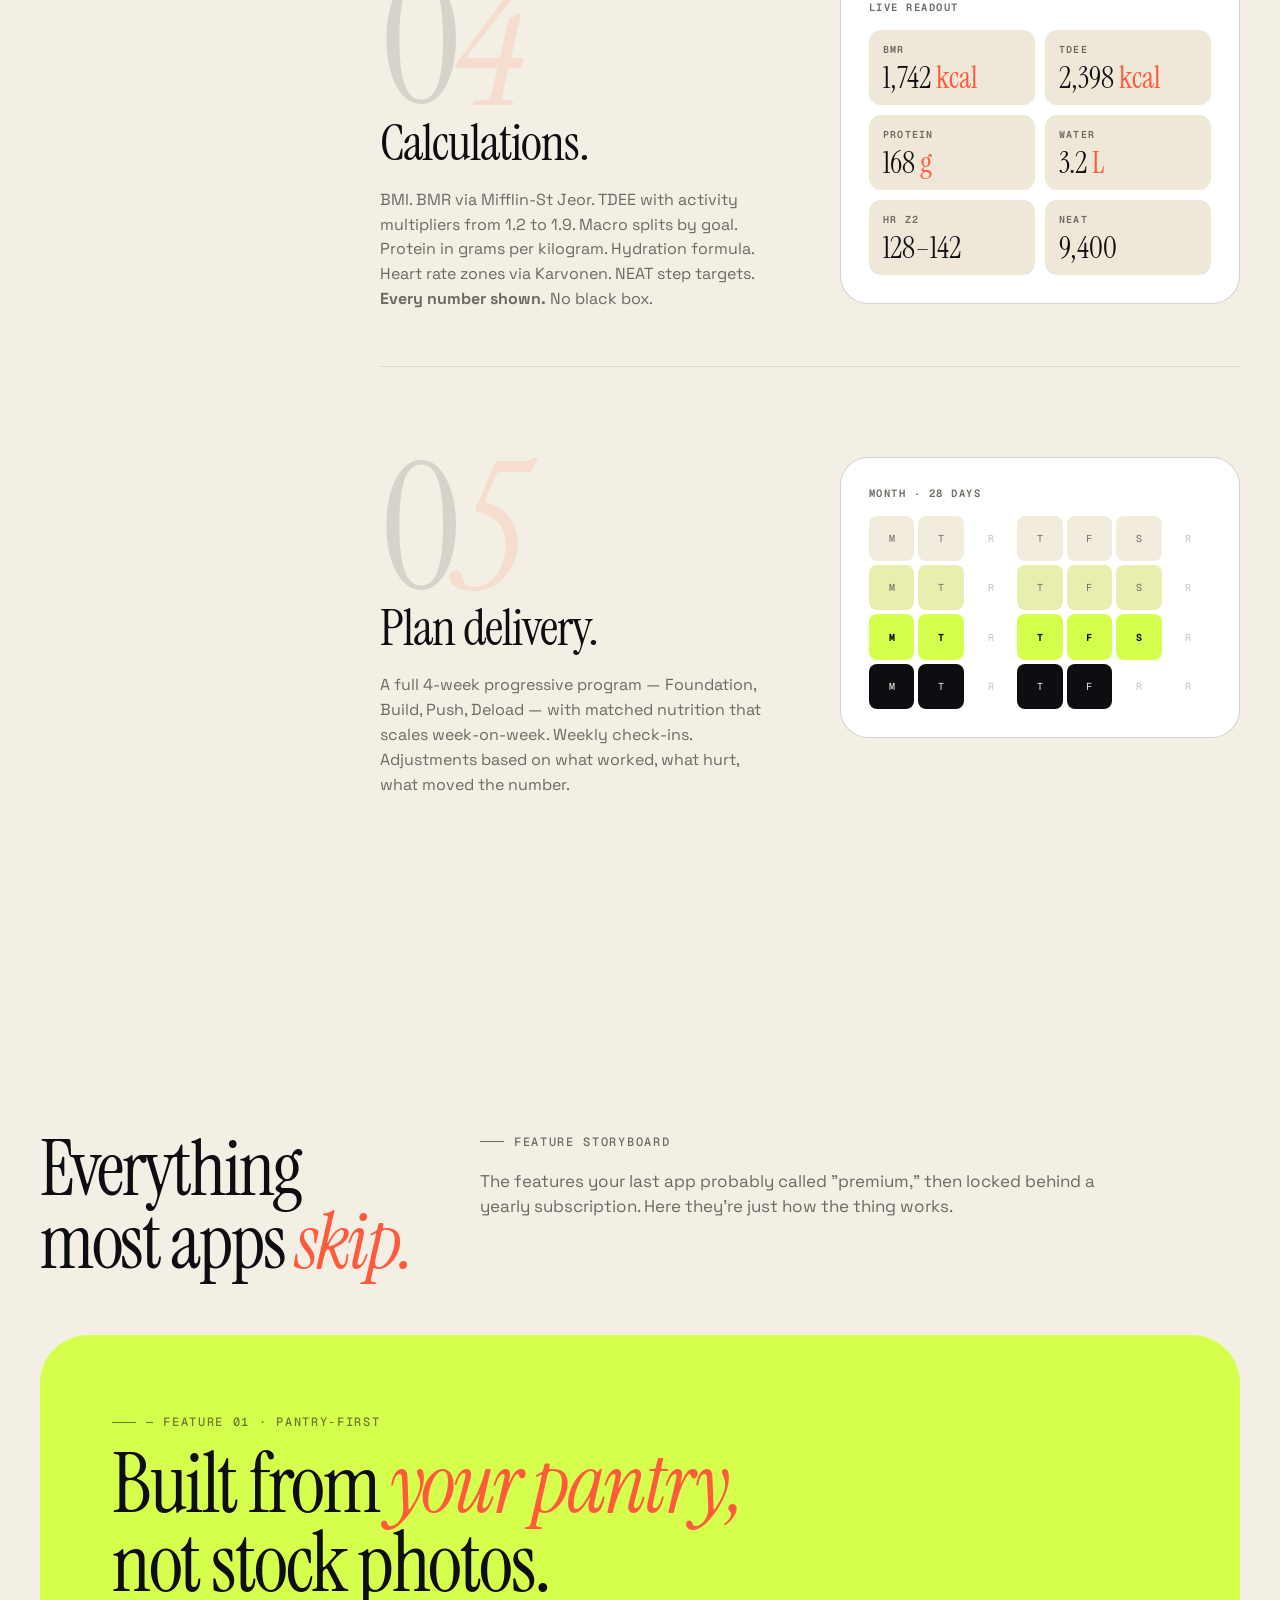
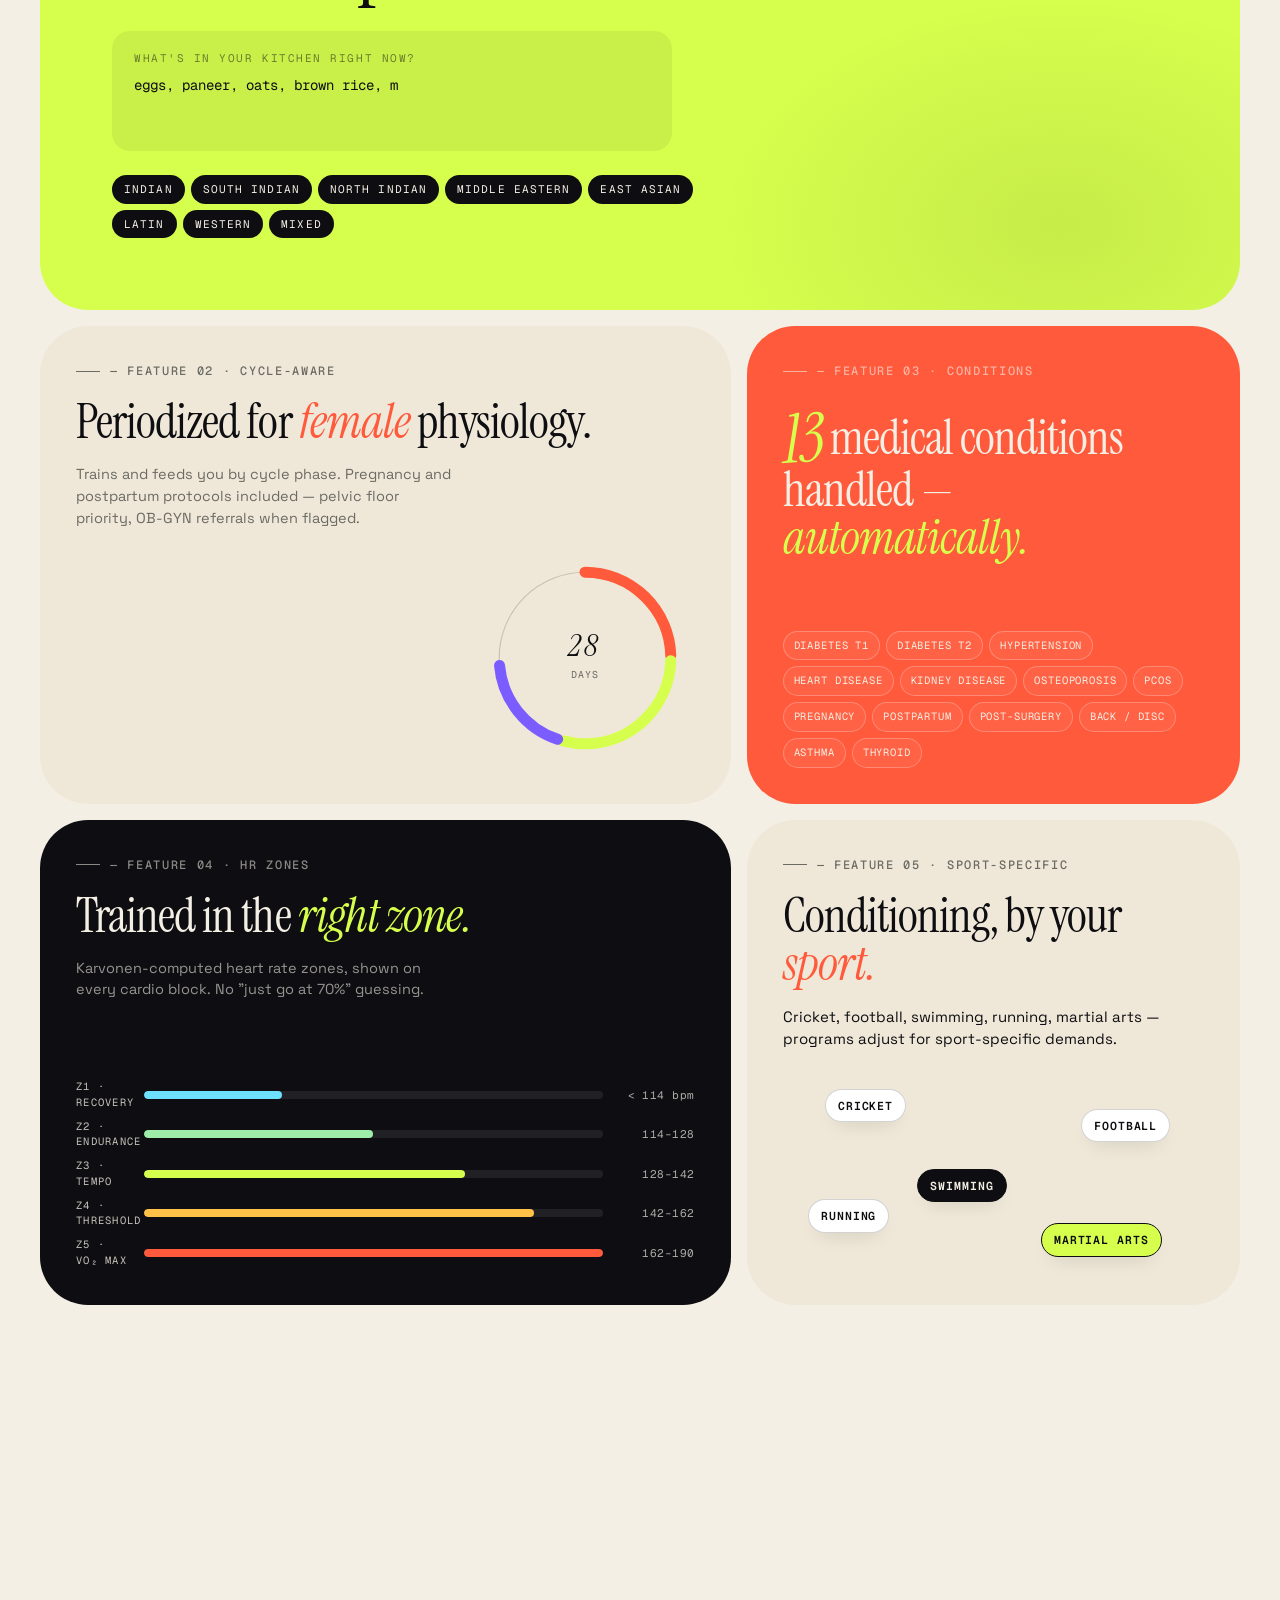
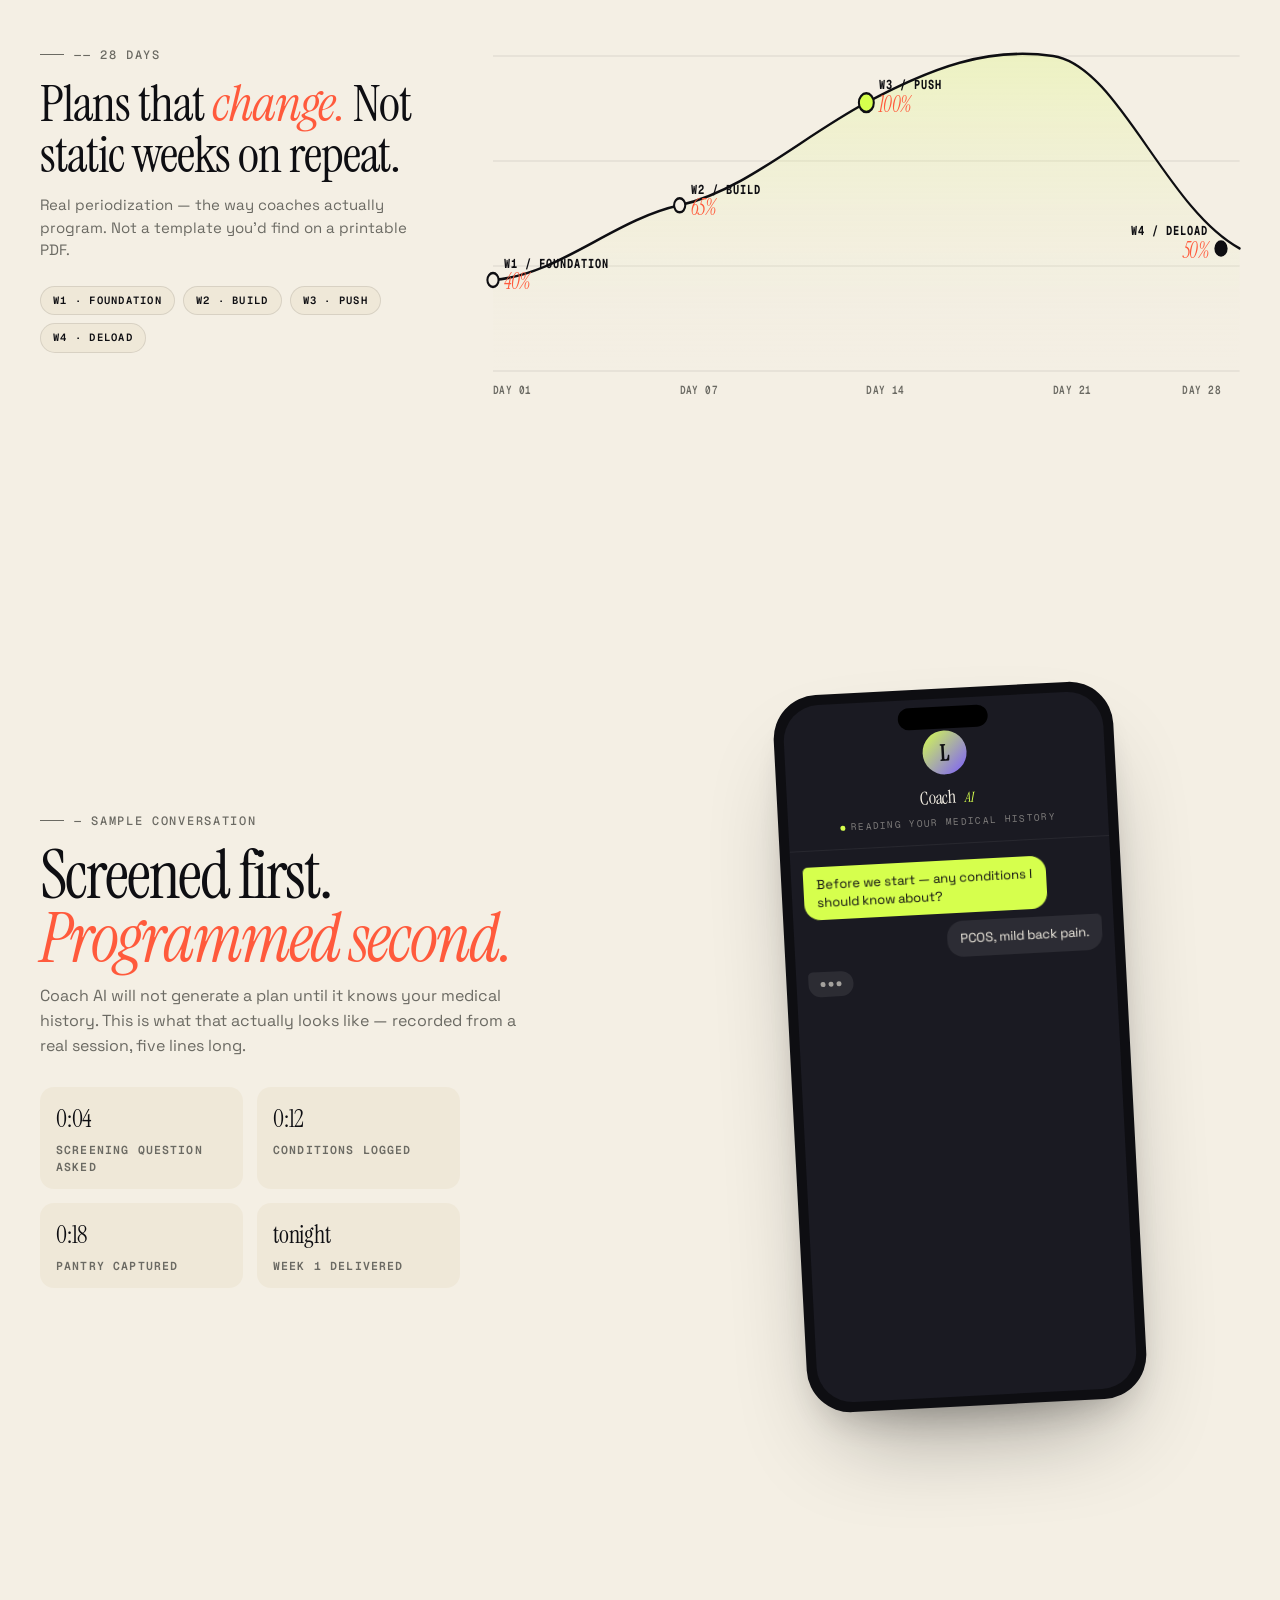
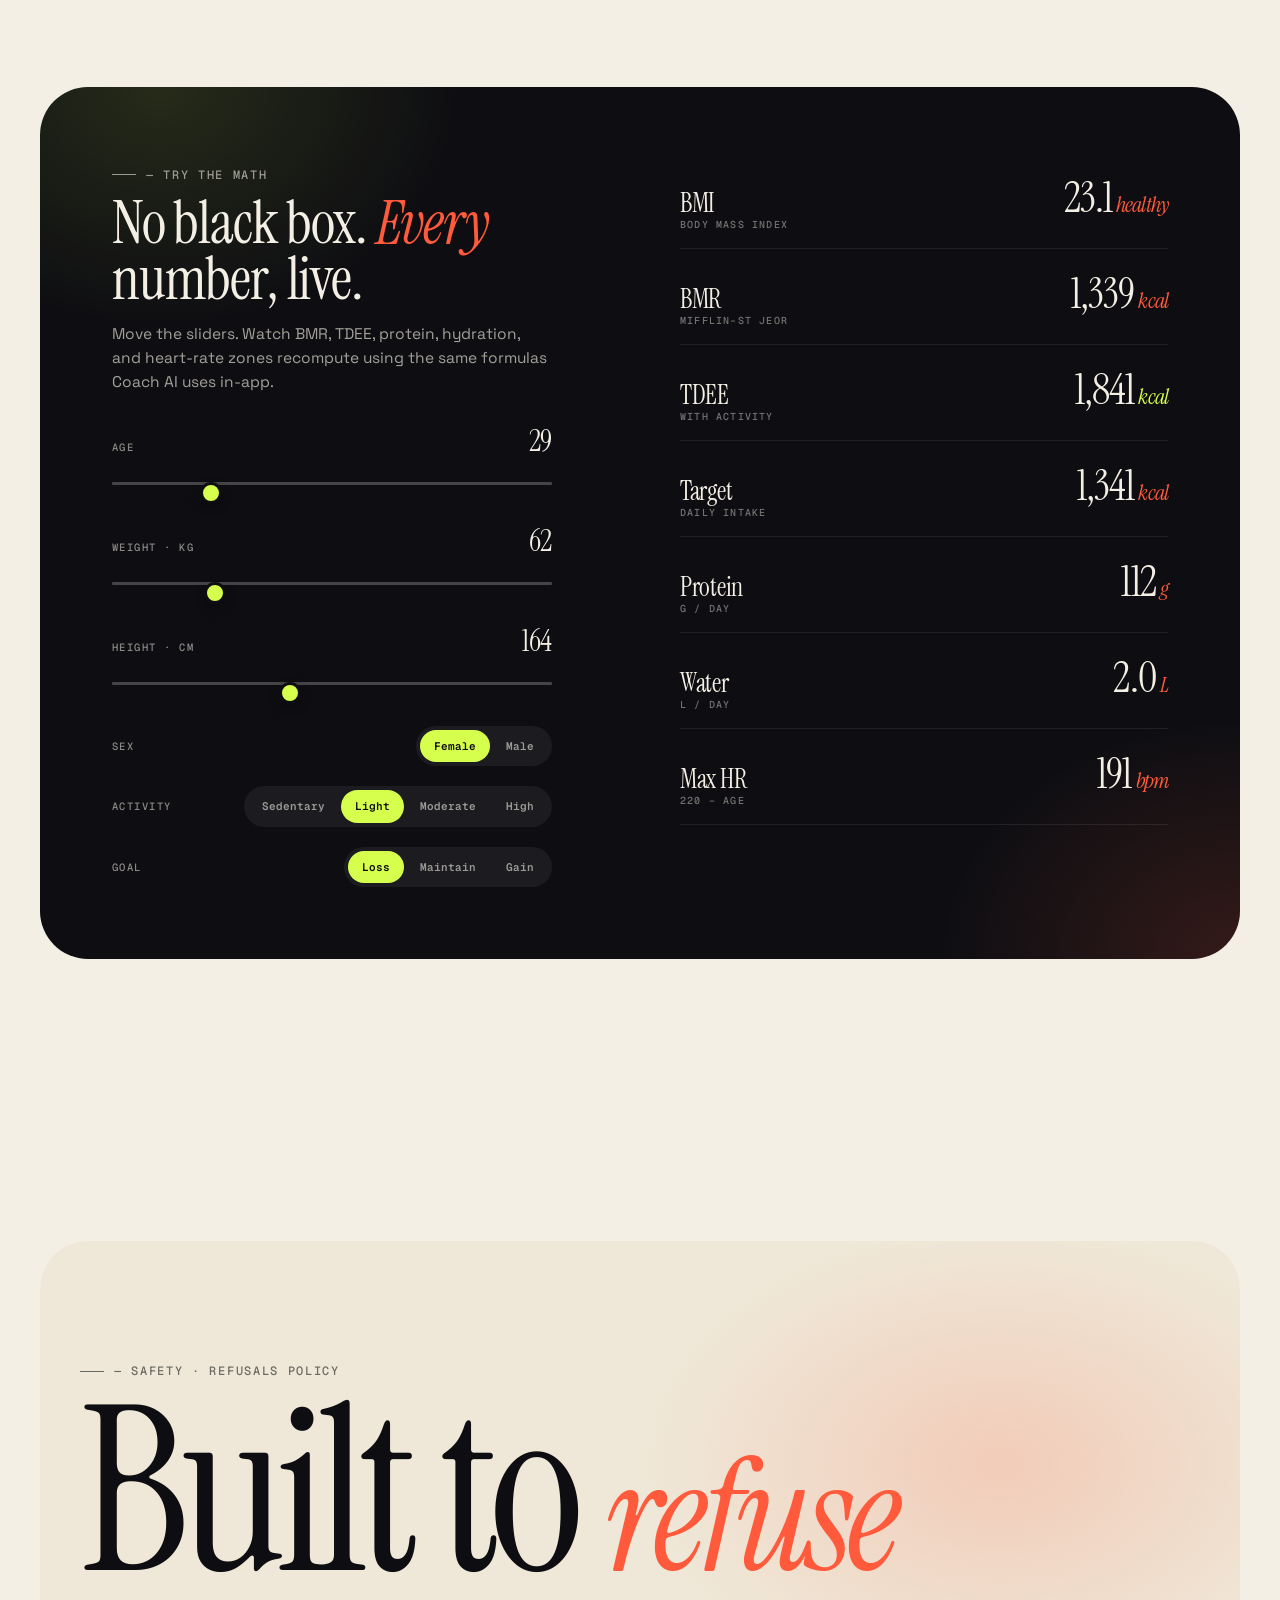
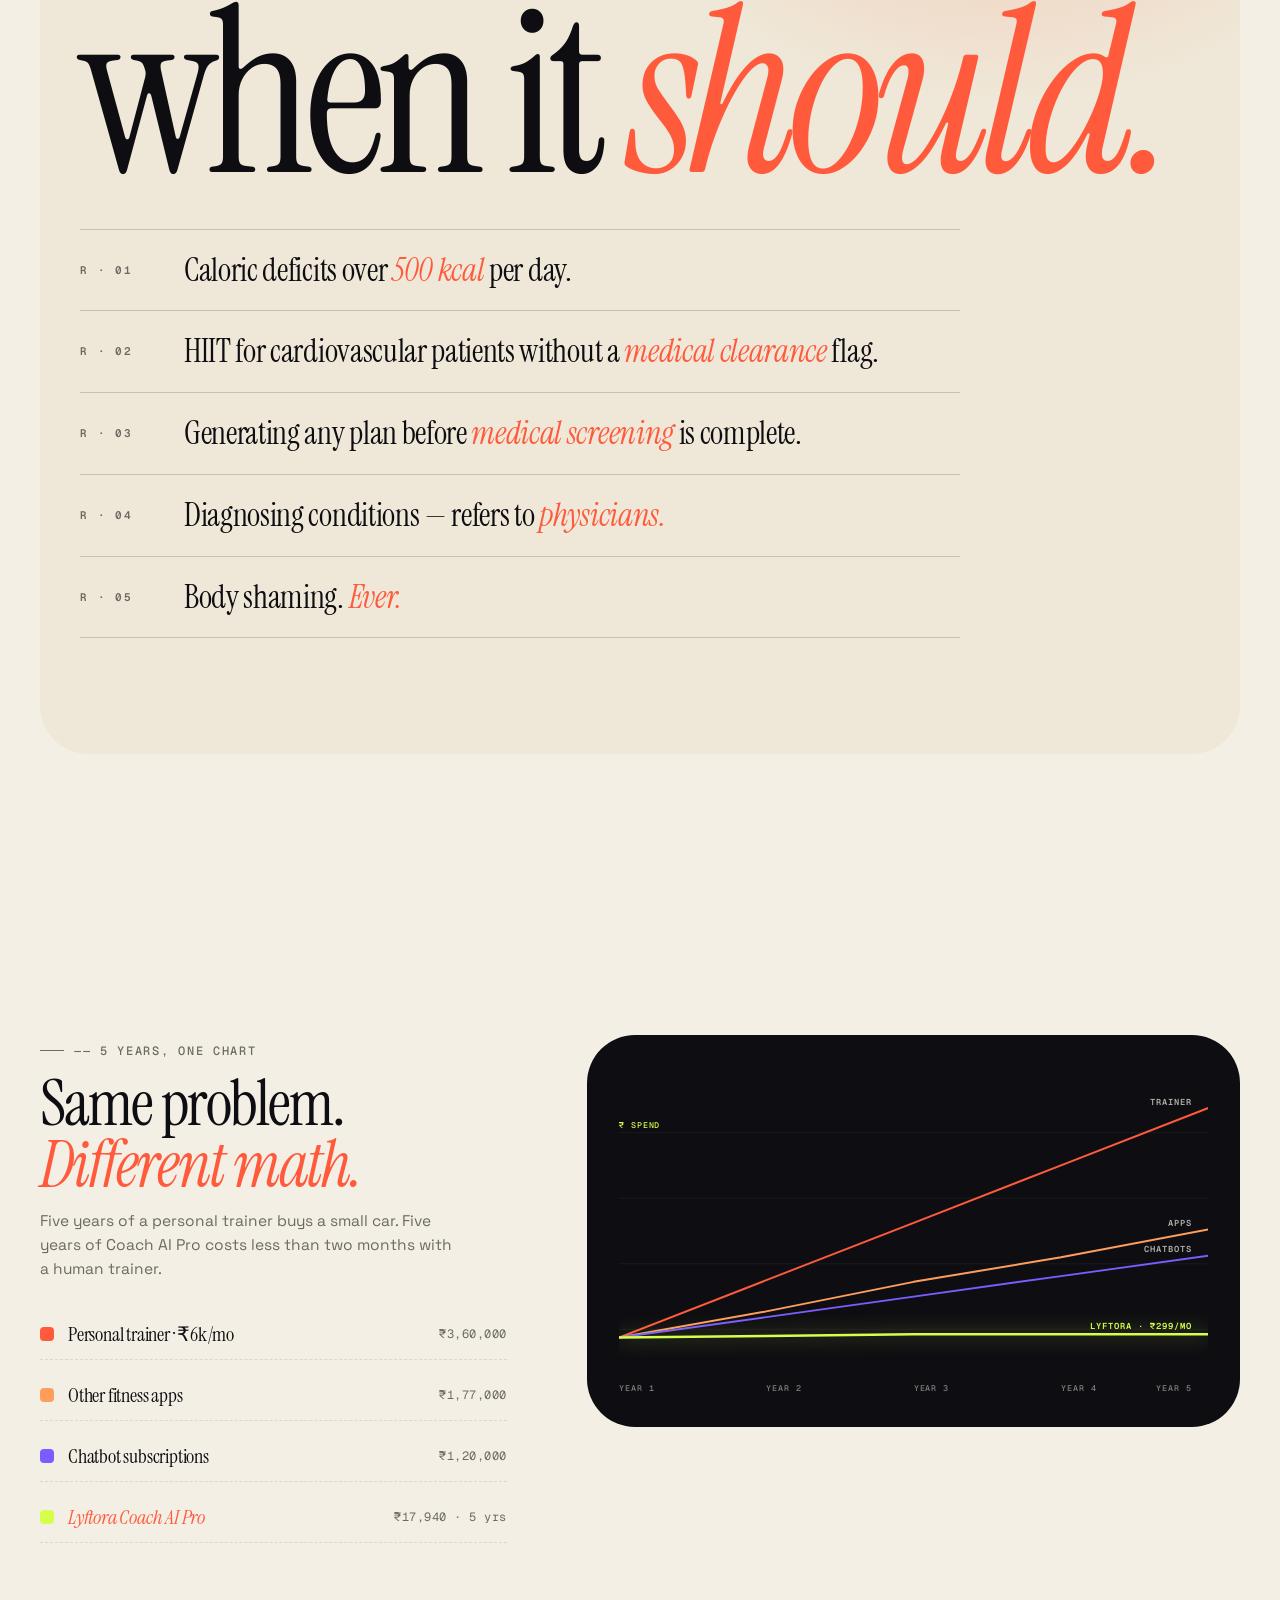
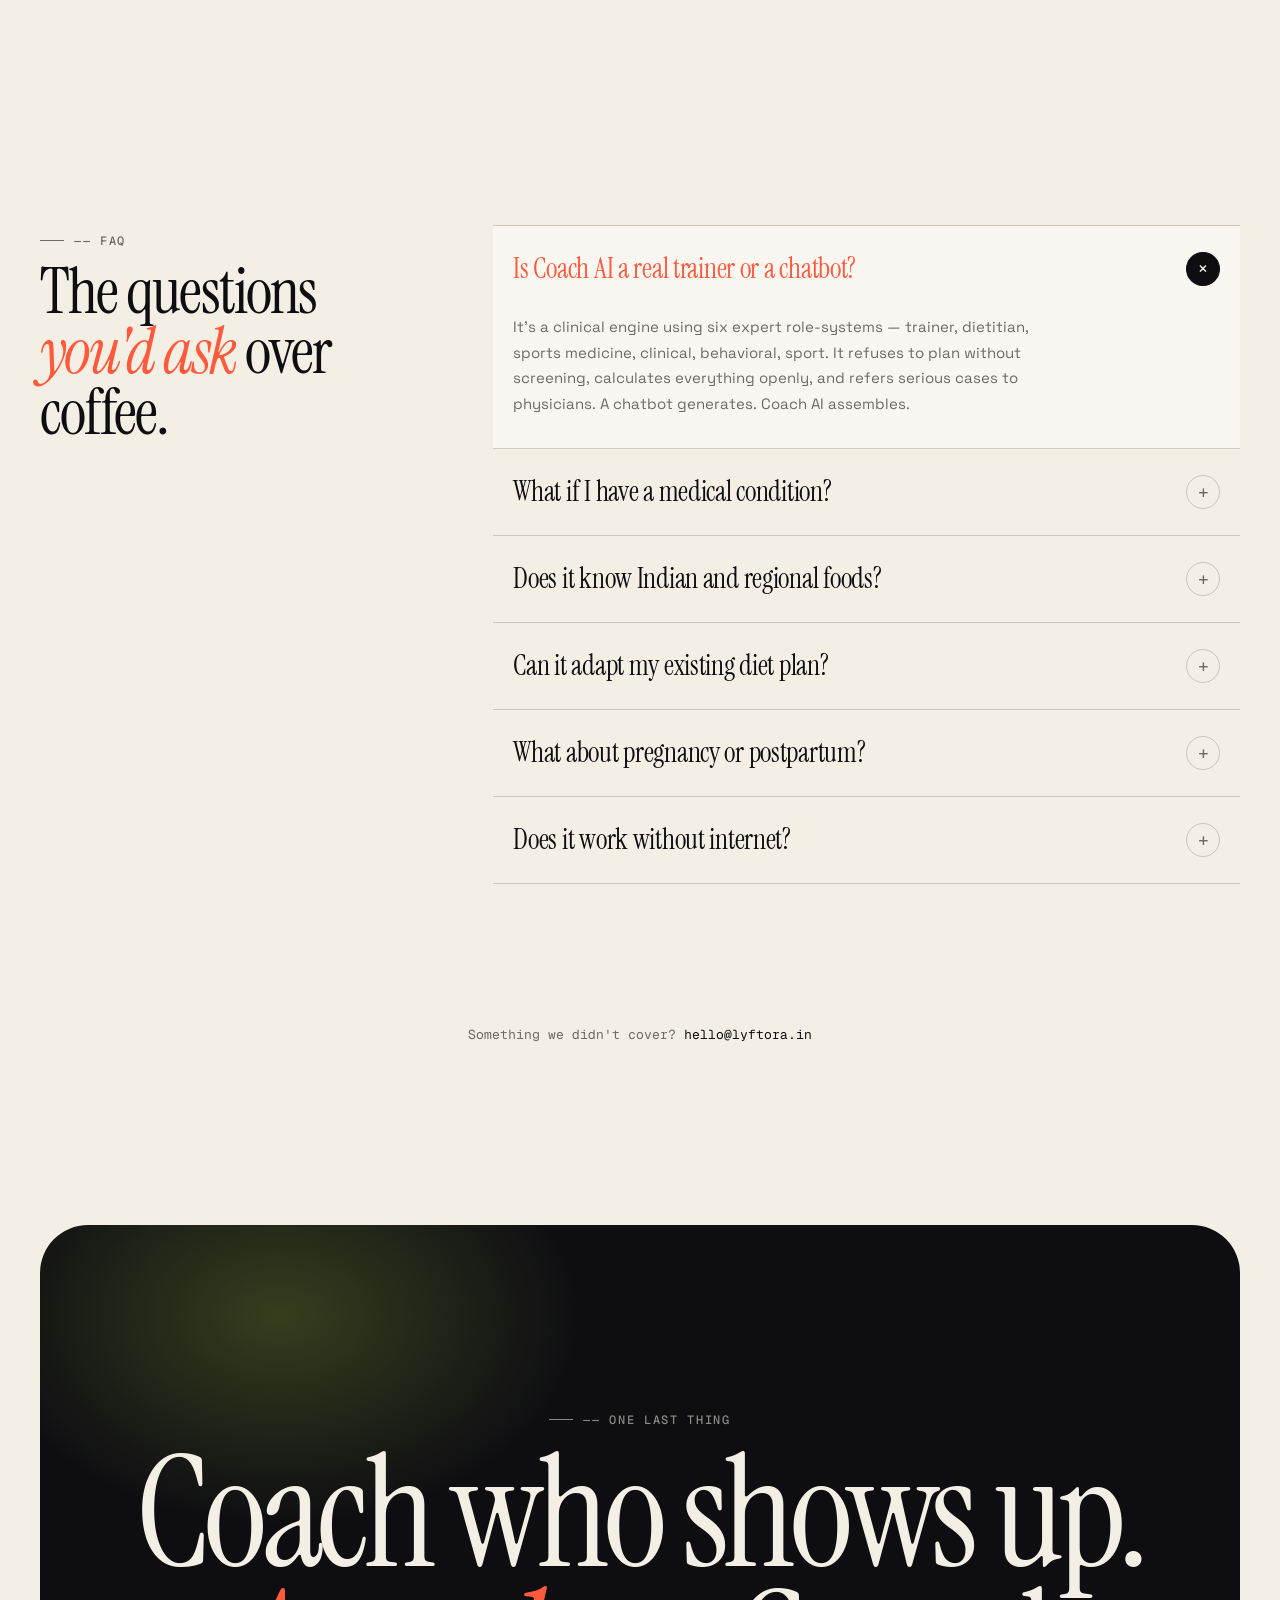
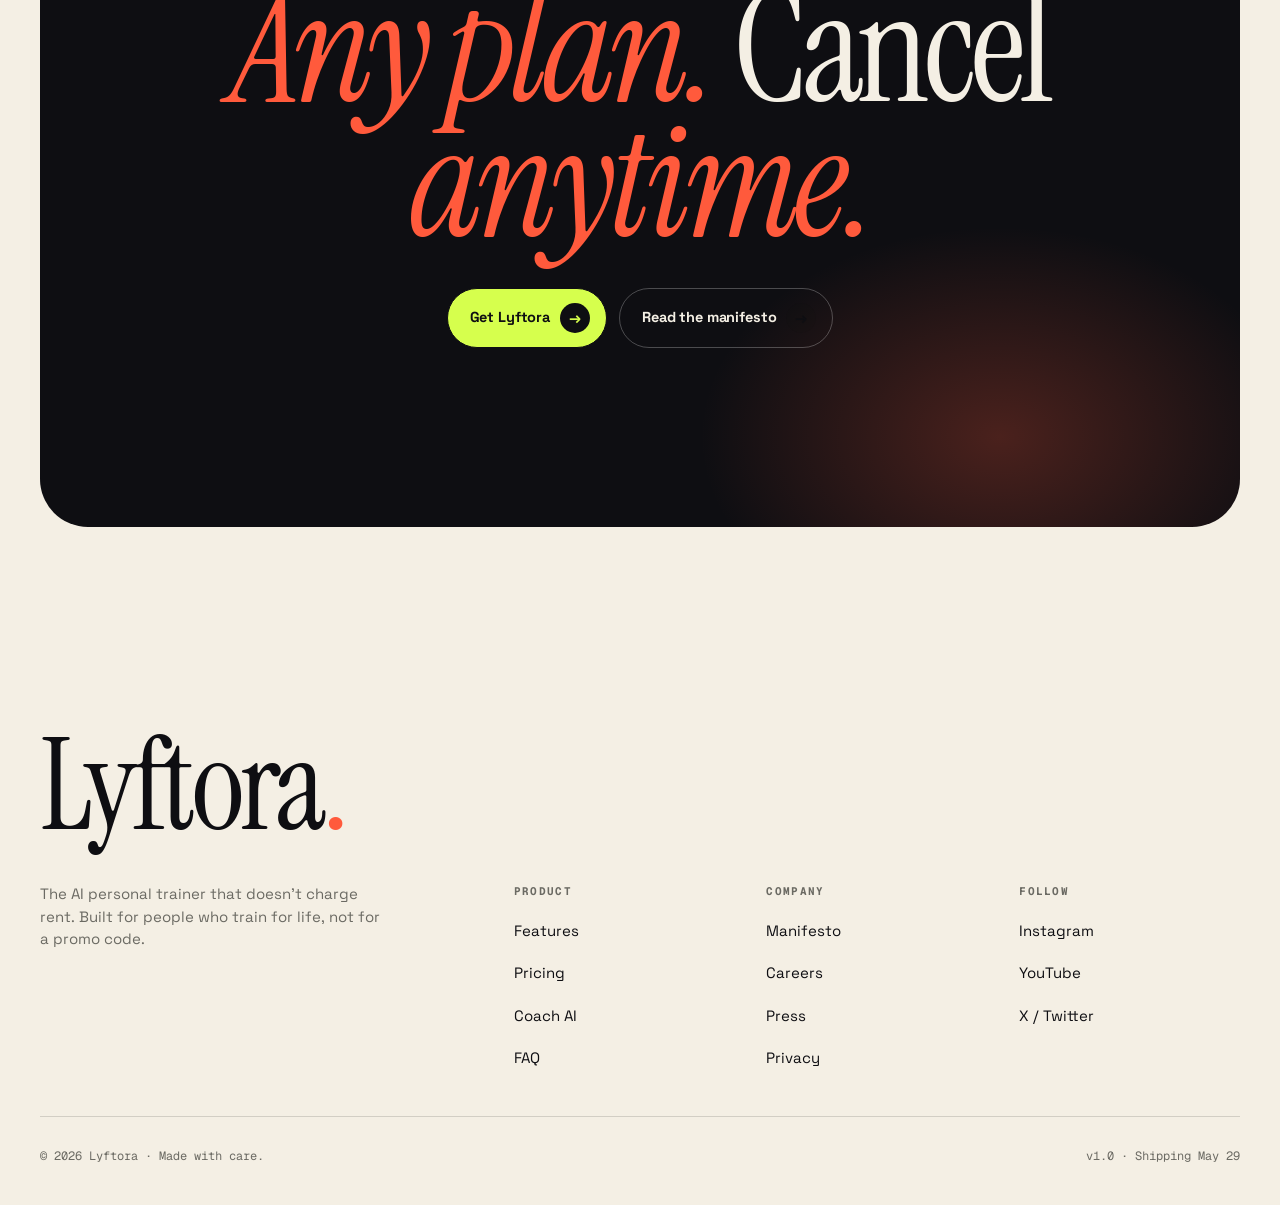
==== commit 14afc5be: "refactor(html): link shared css/footer.css from all pages Co-Authored-By: Claude Opus 4.7 (1M contex" ====
--- a/lyftora-coach-ai.html
+++ b/lyftora-coach-ai.html
@@ -1,7 +1,6 @@
 <!doctype html>
 <!--
-  Page: Lyftora Coach AI — Editorial Landing (v2)
-  Design system: Lyftora DS v1.0
+  Page: Lyftora Coach AI — Editorial Landing
   Build date: 2026-04-23
   Sections: Header · Hero · Expert Index · Manuscript (How) · Storyboard (Features) · Volume Chart · Phone Chat · Live Calculator · Safety · Price Chart · FAQ · Final · Footer
   Deviations: Card-grid minimized in favor of editorial typographic composition. One "card-like" container is the phone chat frame.
@@ -11,17 +10,17 @@
 <meta charset="utf-8"/>
 <meta name="viewport" content="width=device-width,initial-scale=1"/>
 <title>Lyftora Coach AI — A coach who actually remembers your last injury.</title>
-<meta name="description" content="Lyftora Coach AI: six experts in one. Medical-grade screening. Pantry-first nutrition. 4-week progressive plans. Pay once."/>
+<meta name="description" content="Lyftora Coach AI: six experts in one. Medical-grade screening. Pantry-first nutrition. 4-week progressive plans. Plans from ₹299/mo."/>
 
 <!-- Open Graph -->
 <meta property="og:type" content="website" />
 <meta property="og:url" content="https://lyftora.in/" />
-<meta property="og:title" content="Lyftora — Train smarter. Pay once. Lift forever." />
-<meta property="og:description" content="The AI personal trainer that doesn't charge rent. One payment. A lifetime of training." />
+<meta property="og:title" content="Lyftora — Train smarter. Start free. Lift forever." />
+<meta property="og:description" content="The AI personal trainer that doesn't charge rent. Start free, upgrade anytime. Cancel in two taps." />
 <meta property="og:image" content="https://lyftora.in/assets/images/lyftora-preview-thumbnail.png" />
 <meta property="og:image:width" content="1200" />
 <meta property="og:image:height" content="630" />
-<meta property="og:image:alt" content="Lyftora logo with tagline: Train smarter. Pay once. Lift forever." />
+<meta property="og:image:alt" content="Lyftora — AI personal trainer. Start free, plans from ₹299/mo." />
 
 <!-- coach-ai page -->
 <meta property="og:url" content="https://lyftora.in/lyftora-coach-ai.html" />
@@ -29,8 +28,8 @@
 
 <!-- Twitter / X -->
 <meta name="twitter:card" content="summary_large_image" />
-<meta name="twitter:title" content="Lyftora — Train smarter. Pay once. Lift forever." />
-<meta name="twitter:description" content="The AI personal trainer that doesn't charge rent. One payment. A lifetime of training." />
+<meta name="twitter:title" content="Lyftora — Train smarter. Start free. Lift forever." />
+<meta name="twitter:description" content="The AI personal trainer that doesn't charge rent. Start free, upgrade anytime. Cancel in two taps." />
 <meta name="twitter:image" content="https://lyftora.in/og-image.png" />
 
 <link rel="preconnect" href="https://fonts.googleapis.com"/>
@@ -45,7 +44,7 @@
   "@context": "https://schema.org",
   "@type": "WebPage",
   "name": "Lyftora Coach AI",
-  "description": "Six expert roles. Medical screening. Pantry-first nutrition. 4-week progressive plans. Pay once, lift forever.",
+  "description": "Six expert roles. Medical screening. Pantry-first nutrition. 4-week progressive plans. Start free, plans from ₹299/mo.",
   "url": "https://lyftora.in/lyftora-coach-ai"
 }
 </script>
@@ -84,6 +83,7 @@
 }
 </script>
 <link rel="stylesheet" href="css/navbar.css"/>
+<link rel="stylesheet" href="css/footer.css"/>
 </head>
 <body>
 
@@ -117,15 +117,15 @@
           <div class="row"><small>Conditions handled</small><b>13</b></div>
           <div class="row"><small>Work-type profiles</small><b>12</b></div>
           <div class="row"><small>Weeks / plan</small><b><em>04</em></b></div>
-          <div class="row"><small>Price</small><b>Once</b></div>
+          <div class="row"><small>Price from</small><b>₹299<em>/mo</em></b></div>
         </div>
       </aside>
     </div>
 
     <div class="ticker" aria-hidden="true">
       <div class="ticker-track">
-        <span>CPT credentialed programming</span><span>Registered Dietitian rules</span><span>Mifflin–St Jeor BMR</span><span>Karvonen HR zones</span><span>Cycle-aware periodization</span><span>Indian · South Indian · Middle Eastern · East Asian · Latin · Western</span><span>Pay once. Lift forever.</span>
-        <span>CPT credentialed programming</span><span>Registered Dietitian rules</span><span>Mifflin–St Jeor BMR</span><span>Karvonen HR zones</span><span>Cycle-aware periodization</span><span>Indian · South Indian · Middle Eastern · East Asian · Latin · Western</span><span>Pay once. Lift forever.</span>
+        <span>CPT credentialed programming</span><span>Registered Dietitian rules</span><span>Mifflin–St Jeor BMR</span><span>Karvonen HR zones</span><span>Cycle-aware periodization</span><span>Indian · South Indian · Middle Eastern · East Asian · Latin · Western</span><span>Plans from ₹299/mo · Cancel anytime.</span>
+        <span>CPT credentialed programming</span><span>Registered Dietitian rules</span><span>Mifflin–St Jeor BMR</span><span>Karvonen HR zones</span><span>Cycle-aware periodization</span><span>Indian · South Indian · Middle Eastern · East Asian · Latin · Western</span><span>Plans from ₹299/mo · Cancel anytime.</span>
       </div>
     </div>
   </div>
@@ -556,12 +556,12 @@
       <div class="pchart-side">
         <span class="kicker">—— 5 years, one chart</span>
         <h3 style="margin-top:14px">Same problem. <em>Different math.</em></h3>
-        <p>Five years of a personal trainer buys a small car. Five years of Coach AI is a single invoice you forget you paid.</p>
+        <p>Five years of a personal trainer buys a small car. Five years of Coach AI Pro costs less than two months with a human trainer.</p>
         <div class="pchart-key">
           <div><span class="sw" style="background:var(--coral)"></span><span class="nm">Personal trainer · ₹6k/mo</span><span class="v">₹3,60,000</span></div>
           <div><span class="sw" style="background:#FF9E5C"></span><span class="nm">Other fitness apps</span><span class="v">₹1,77,000</span></div>
           <div><span class="sw" style="background:var(--violet)"></span><span class="nm">Chatbot subscriptions</span><span class="v">₹1,20,000</span></div>
-          <div class="winner"><span class="sw" style="background:var(--lime)"></span><span class="nm">Lyftora Coach AI</span><span class="v">₹1,499 · once</span></div>
+          <div class="winner"><span class="sw" style="background:var(--lime)"></span><span class="nm">Lyftora Coach AI Pro</span><span class="v">₹17,940 · 5 yrs</span></div>
         </div>
       </div>
       <div class="pchart" id="pchart">
@@ -591,7 +591,7 @@
           <text x="680" y="46"  class="annot" text-anchor="end">TRAINER</text>
           <text x="680" y="194" class="annot" text-anchor="end">APPS</text>
           <text x="680" y="226" class="annot" text-anchor="end">CHATBOTS</text>
-          <text x="680" y="320" class="annot w" text-anchor="end">LYFTORA · ₹1,499 ONCE</text>
+          <text x="680" y="320" class="annot w" text-anchor="end">LYFTORA · ₹299/MO</text>
         </svg>
       </div>
     </div>
@@ -613,7 +613,7 @@
         </details>
         <details class="faq">
           <summary>What if I have a medical condition?<span class="icn" aria-hidden="true">+</span></summary>
-          <div class="a">Tell it. Thirteen conditions are handled with automatic plan modifications. Kidney disease caps protein at 0.6–0.8 g/kg. Heart disease blocks HIIT until a clearance flag. Pregnancy triggers OB-GYN referral. Each rule is visible in the plan.</div>
+          <div class="a">Tell it. Thirteen conditions are handled with automatic plan modifications. Kidney disease caps protein at 0.6–0.8 g/kg. Heart disease blocks HIIT until a clearance flag. Pregnancy triggers OB-GYN referral. Each rule is visible in the plan. For clinical questions, reach us at <a href="mailto:support@lyftora.in">support@lyftora.in</a>.</div>
         </details>
         <details class="faq">
           <summary>Does it know Indian and regional foods?<span class="icn" aria-hidden="true">+</span></summary>
@@ -636,13 +636,20 @@
   </div>
 </section>
 
+<!-- Still have questions -->
+<div class="container" style="text-align:center;padding-bottom:40px">
+  <p style="font-family:var(--mono);font-size:13px;color:var(--muted)">
+    Something we didn't cover? <a href="mailto:hello@lyftora.in" style="color:var(--ink)">hello@lyftora.in</a>
+  </p>
+</div>
+
 <!-- FINAL CTA -->
 <section class="sec" id="get" aria-label="Get Lyftora">
   <div class="container">
     <div class="final reveal">
       <div class="container" style="padding:0">
         <span class="kicker" style="color:rgba(244,239,228,.55)">—— One last thing</span>
-        <h2 style="margin-top:18px">Coach who shows up. Pay <em>once.</em> Lift <em>forever.</em></h2>
+        <h2 style="margin-top:18px">Coach who shows up. <em>Any plan.</em> Cancel <em>anytime.</em></h2>
         <div class="cta-row">
           <a href="pricing.html" class="btn btn-secondary">Get Lyftora <span class="arc" aria-hidden="true">→</span></a>
           <a href="index.html" class="btn btn-ghost" style="color:var(--cream);border-color:rgba(255,255,255,.25)">Read the manifesto <span class="arc" aria-hidden="true">→</span></a>
--- a/css/footer.css
+++ b/css/footer.css
@@ -0,0 +1,65 @@
+/* ---------- Footer ---------- */
+footer {
+  padding: 60px 0 40px;
+}
+
+.footer-grid {
+  display: grid;
+  grid-template-columns: 1fr;
+  gap: 32px;
+  padding-bottom: 40px;
+  border-bottom: 1px solid color-mix(in srgb, var(--ink) 15%, transparent);
+}
+
+@media (min-width: 760px) {
+  .footer-grid {
+    grid-template-columns: 2fr 1fr 1fr 1fr;
+  }
+}
+
+.foot-brand-big {
+  font-family: var(--serif);
+  font-size: clamp(60px, 10vw, 140px);
+  line-height: 0.9;
+  letter-spacing: -0.03em;
+}
+
+.foot-col h4 {
+  font-family: var(--mono);
+  font-size: 11px;
+  text-transform: uppercase;
+  letter-spacing: .12em;
+  color: var(--muted);
+  margin-bottom: 14px;
+}
+
+.foot-col ul li {
+  padding: 6px 0;
+}
+
+.foot-col ul li a {
+  font-size: 15px;
+  transition: color .2s;
+}
+
+.foot-col ul li a:hover {
+  color: var(--coral);
+}
+
+.foot-bottom {
+  margin-top: 30px;
+  display: flex;
+  flex-direction: column;
+  gap: 12px;
+  justify-content: space-between;
+  font-family: var(--mono);
+  font-size: 12px;
+  color: var(--muted);
+}
+
+@media (min-width: 760px) {
+  .foot-bottom {
+    flex-direction: row;
+    align-items: center;
+  }
+}
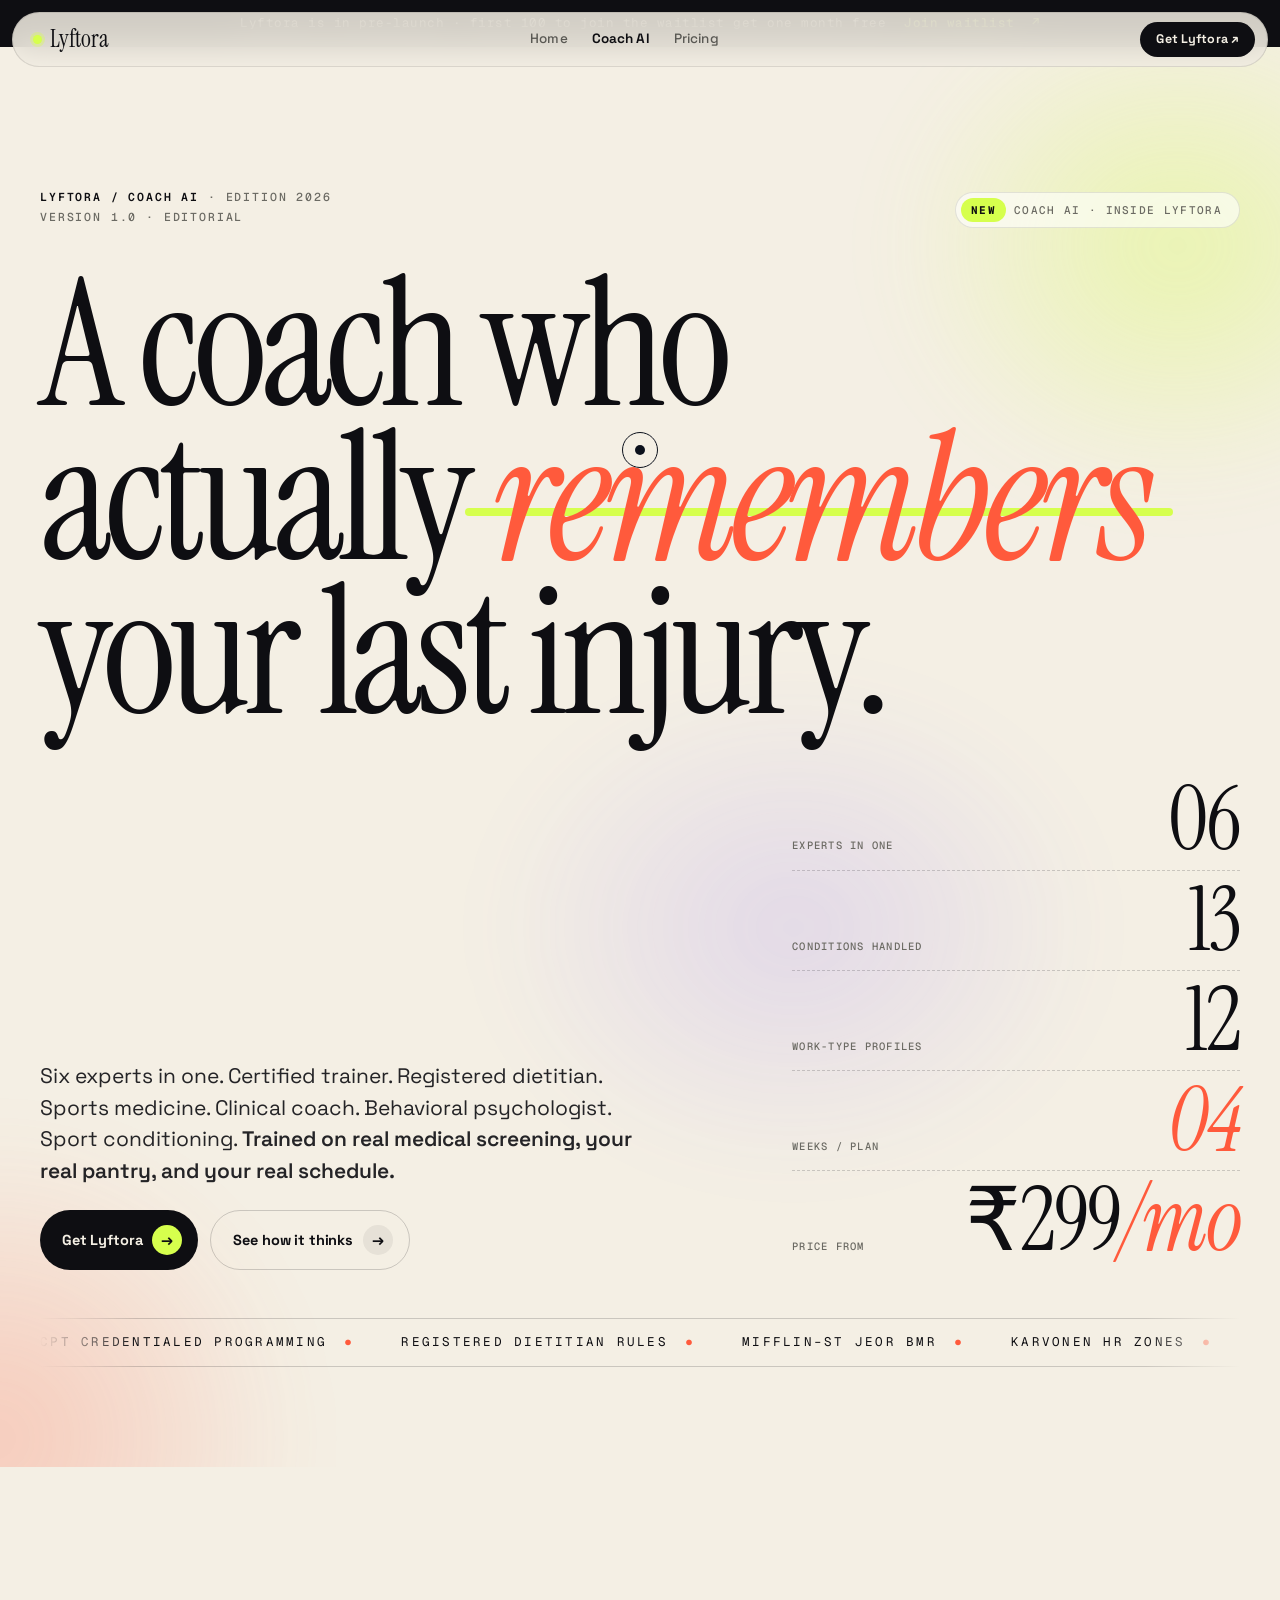
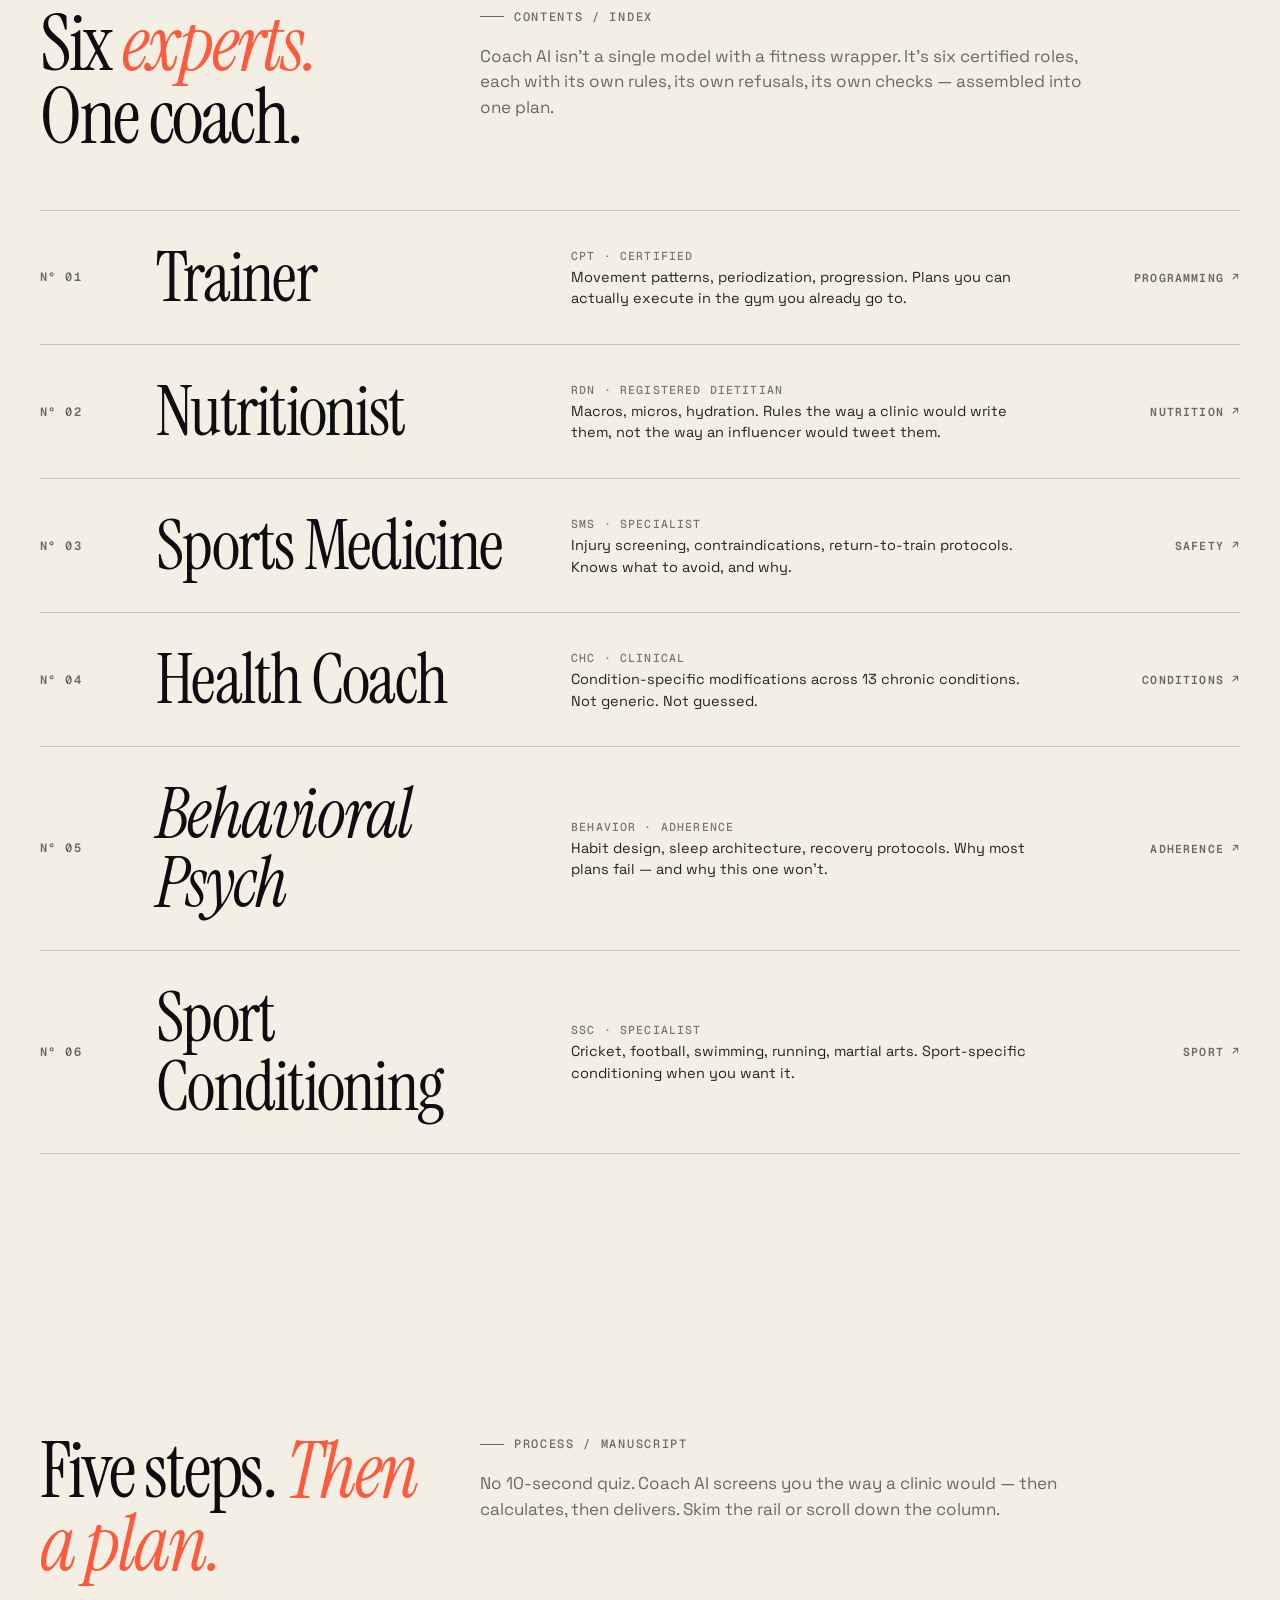
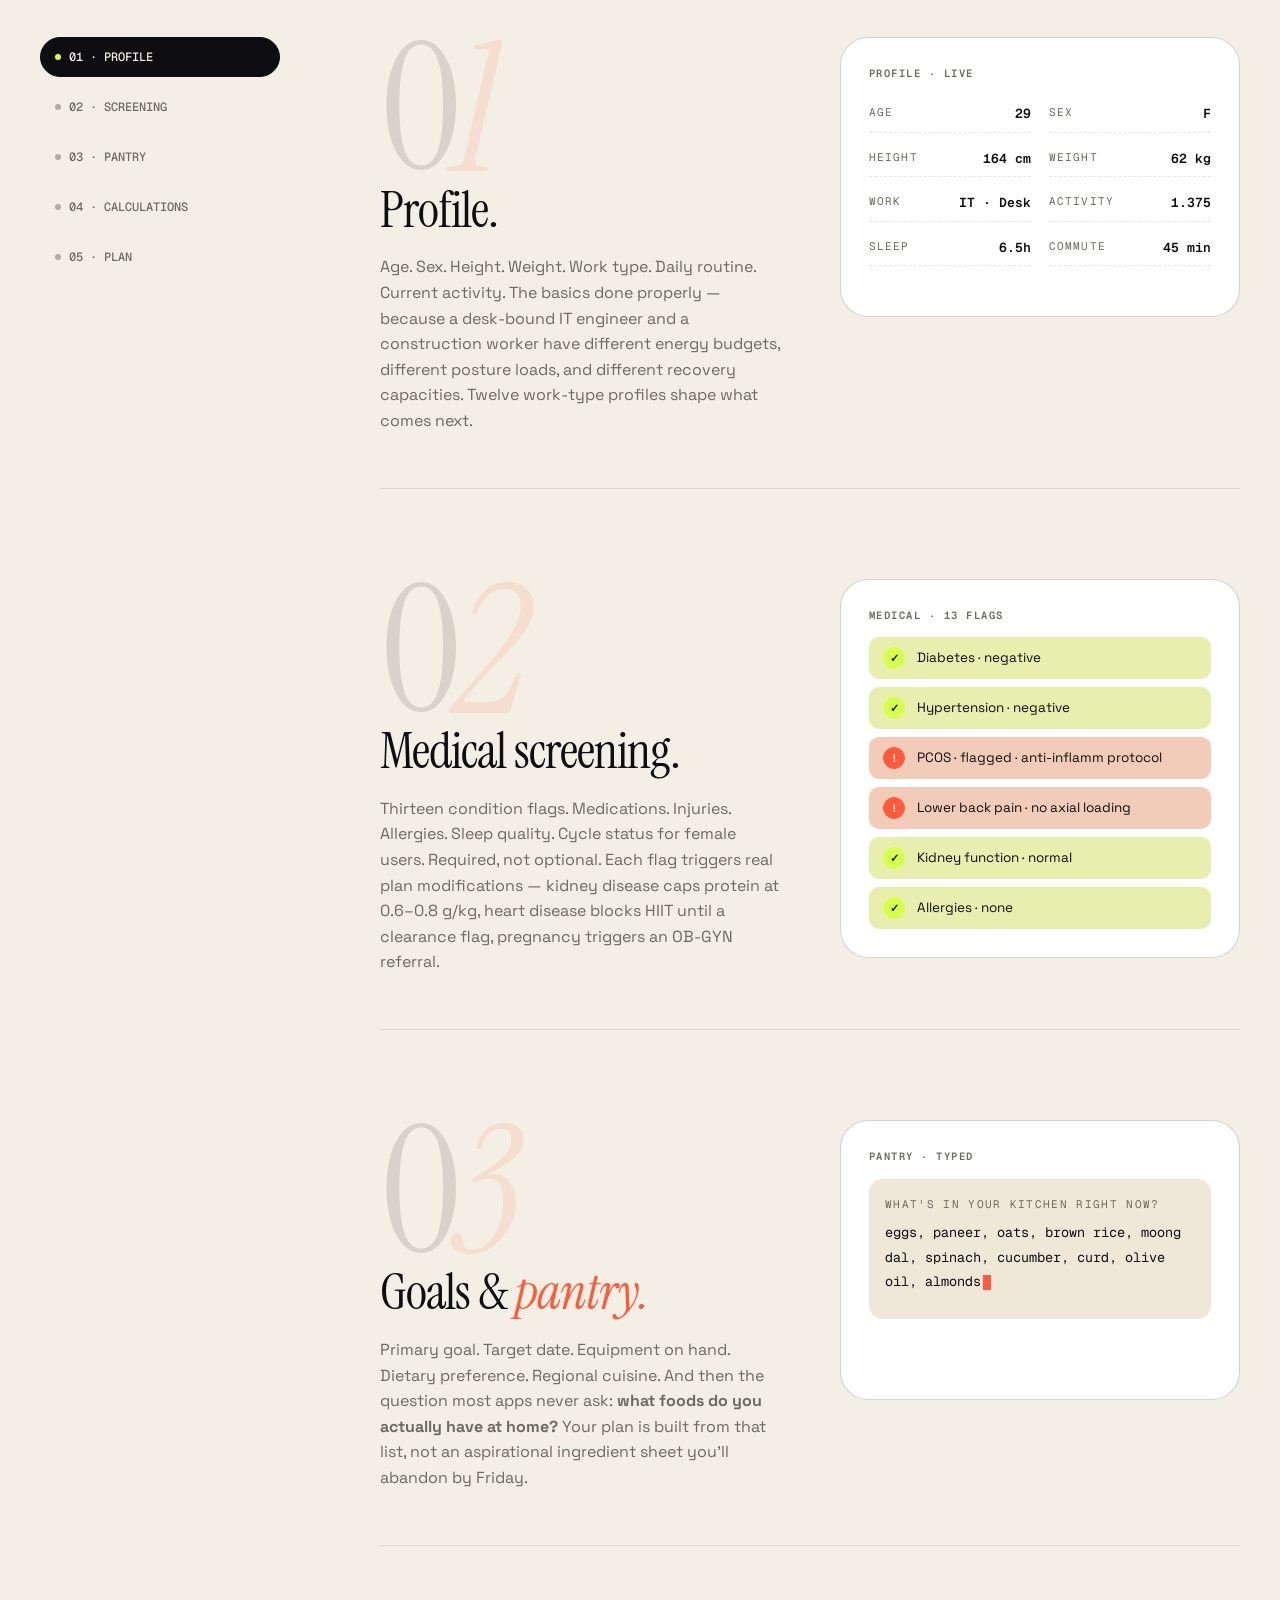
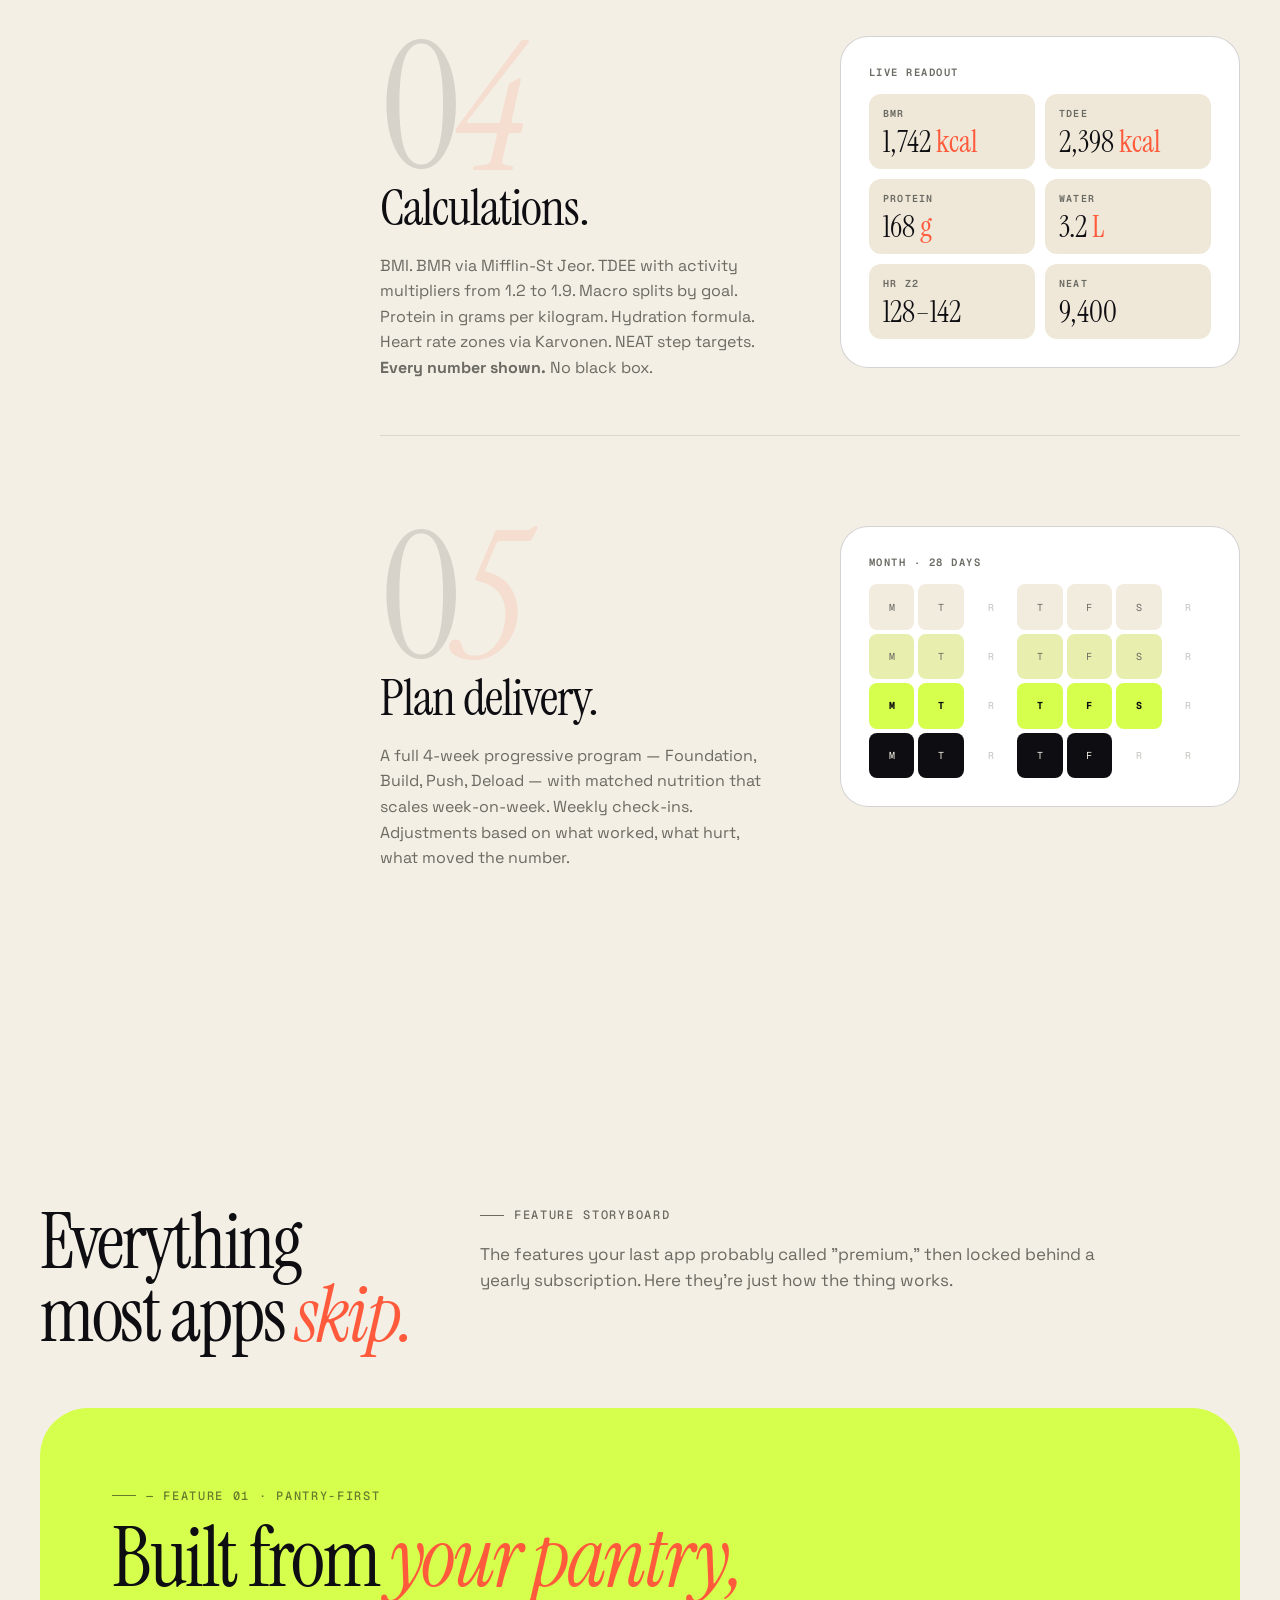
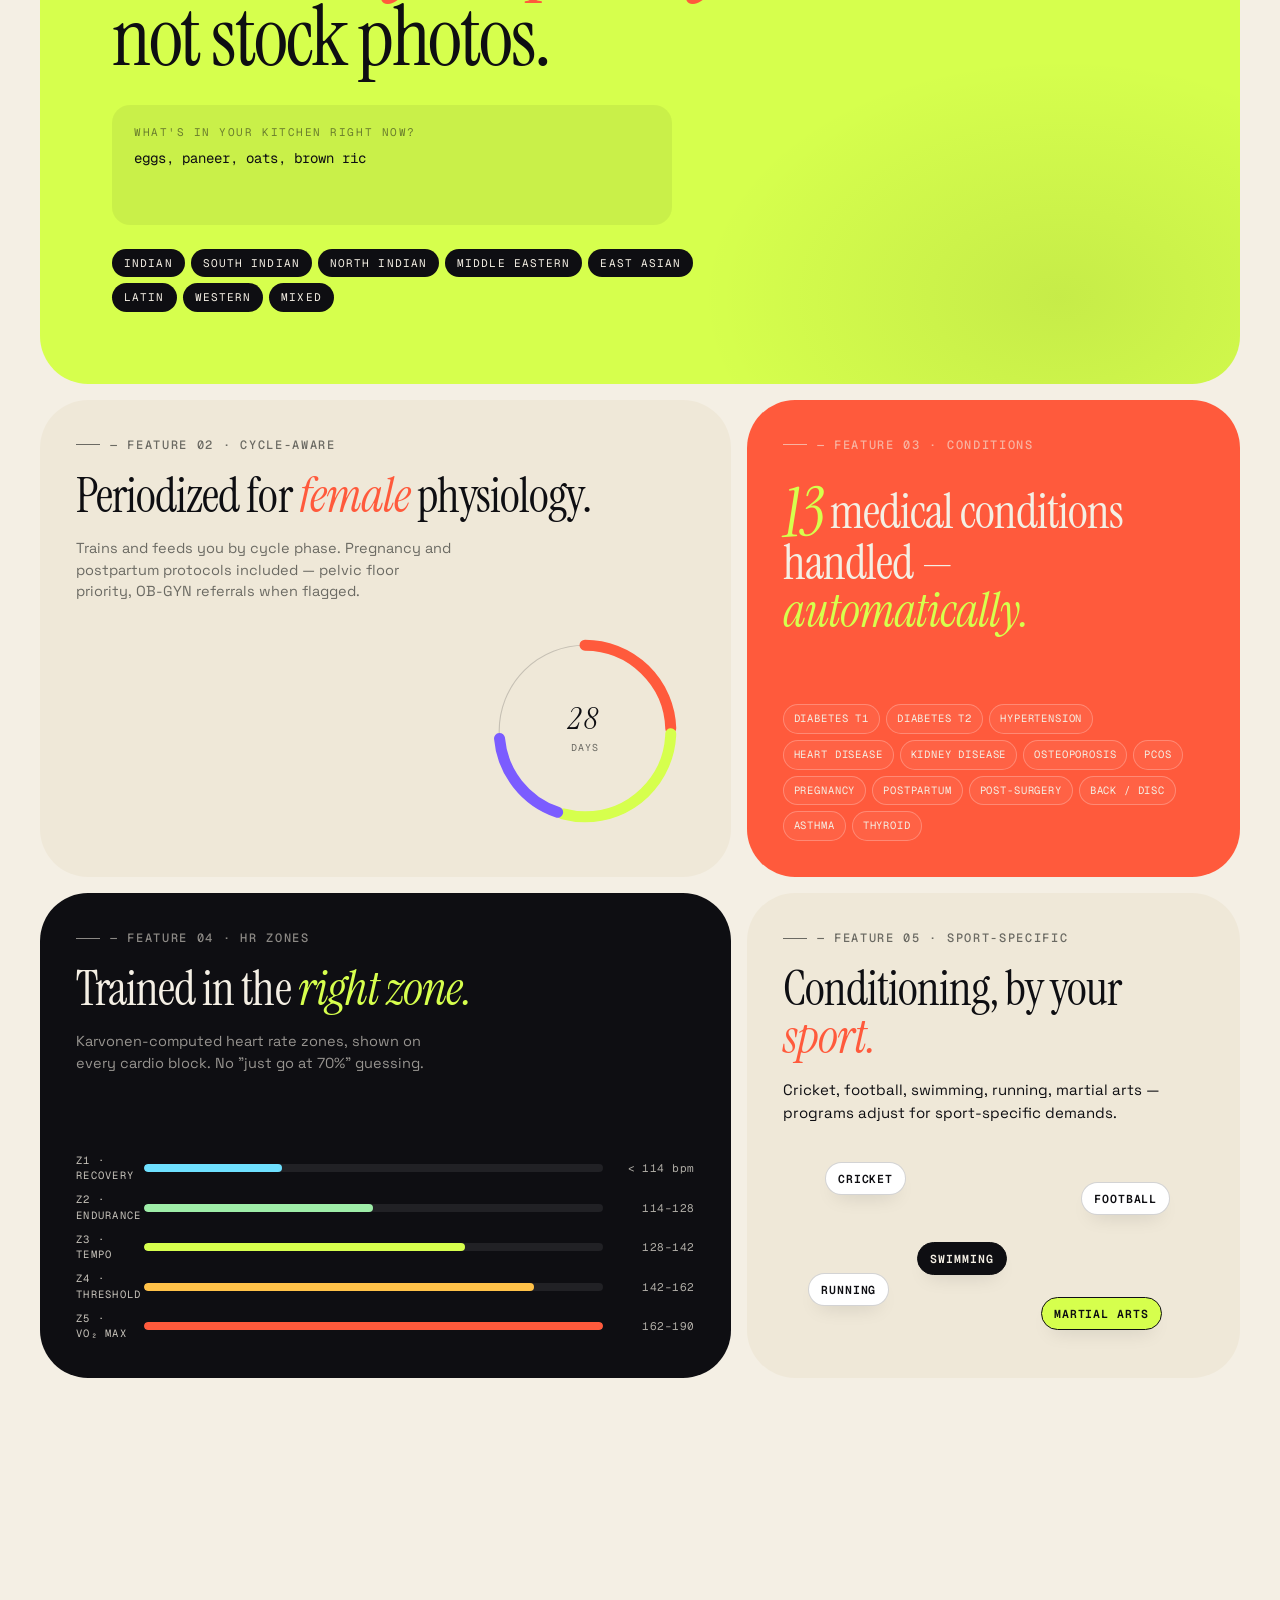
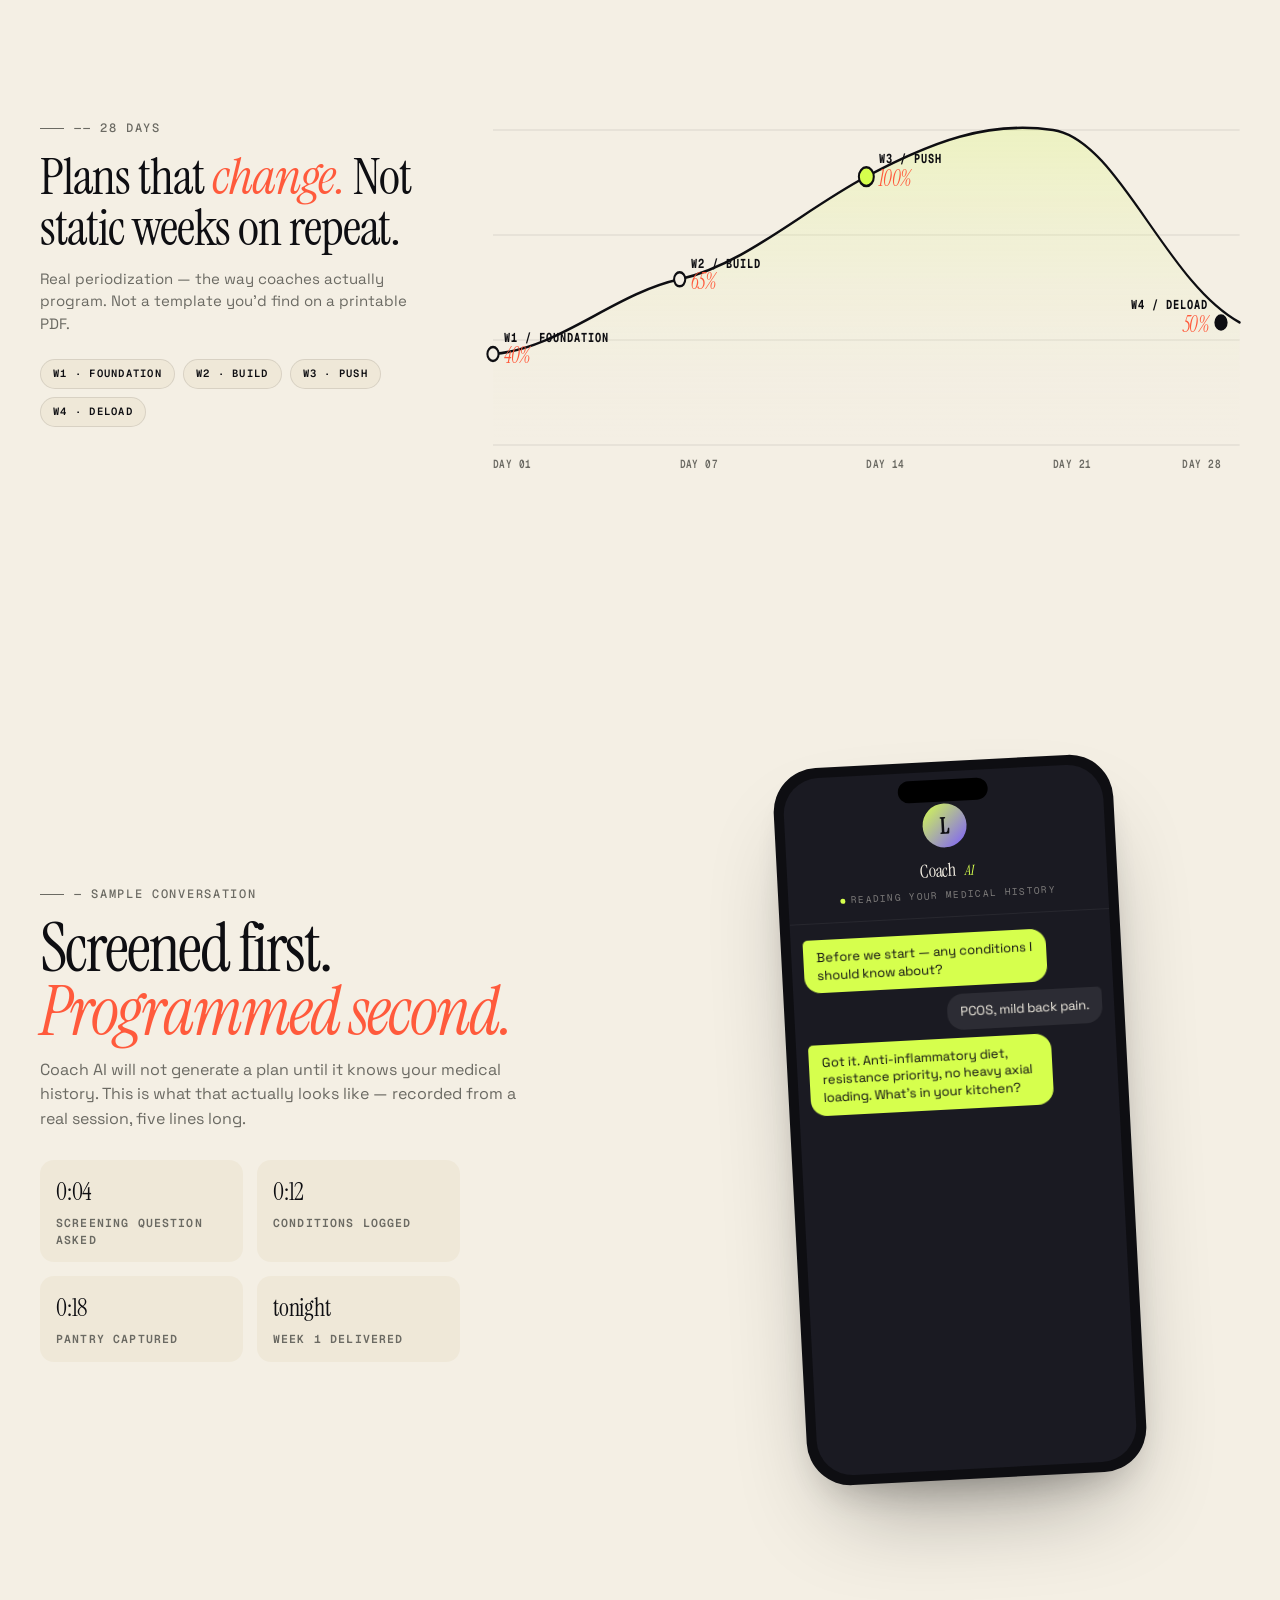
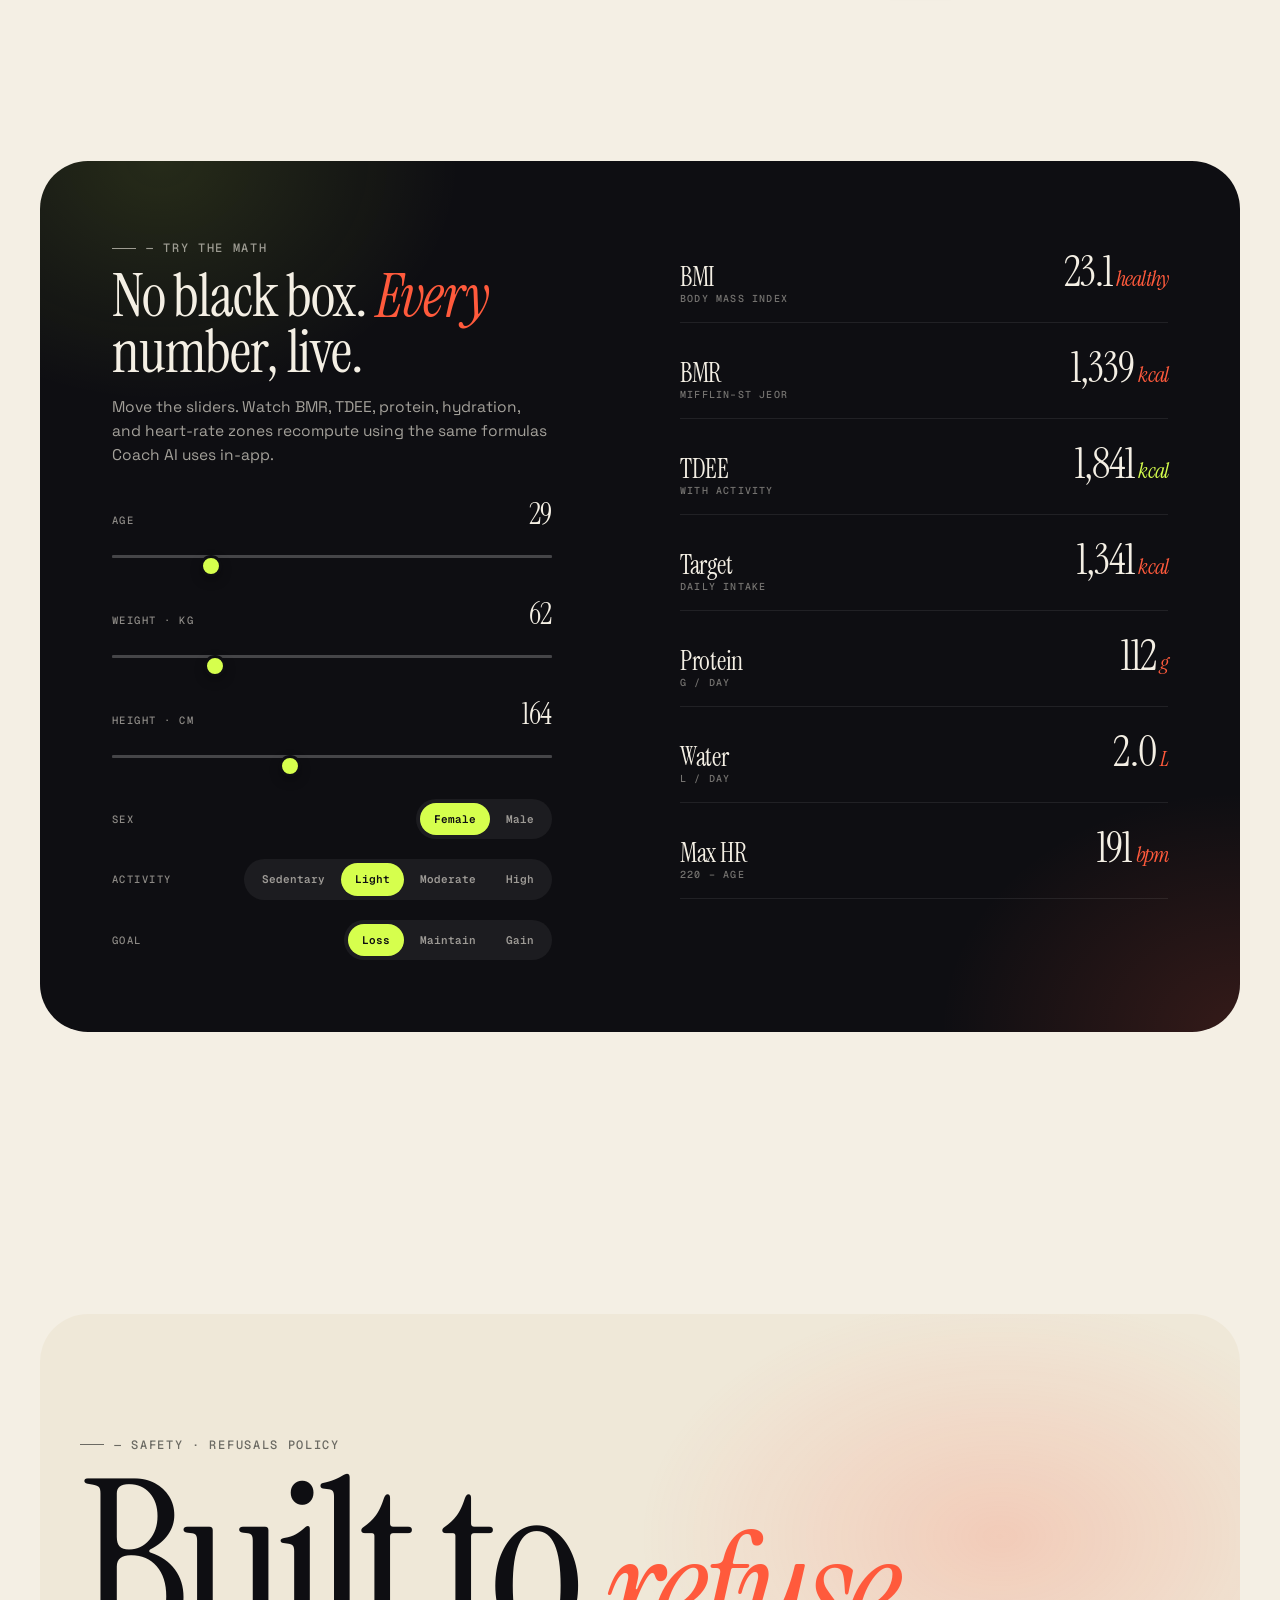
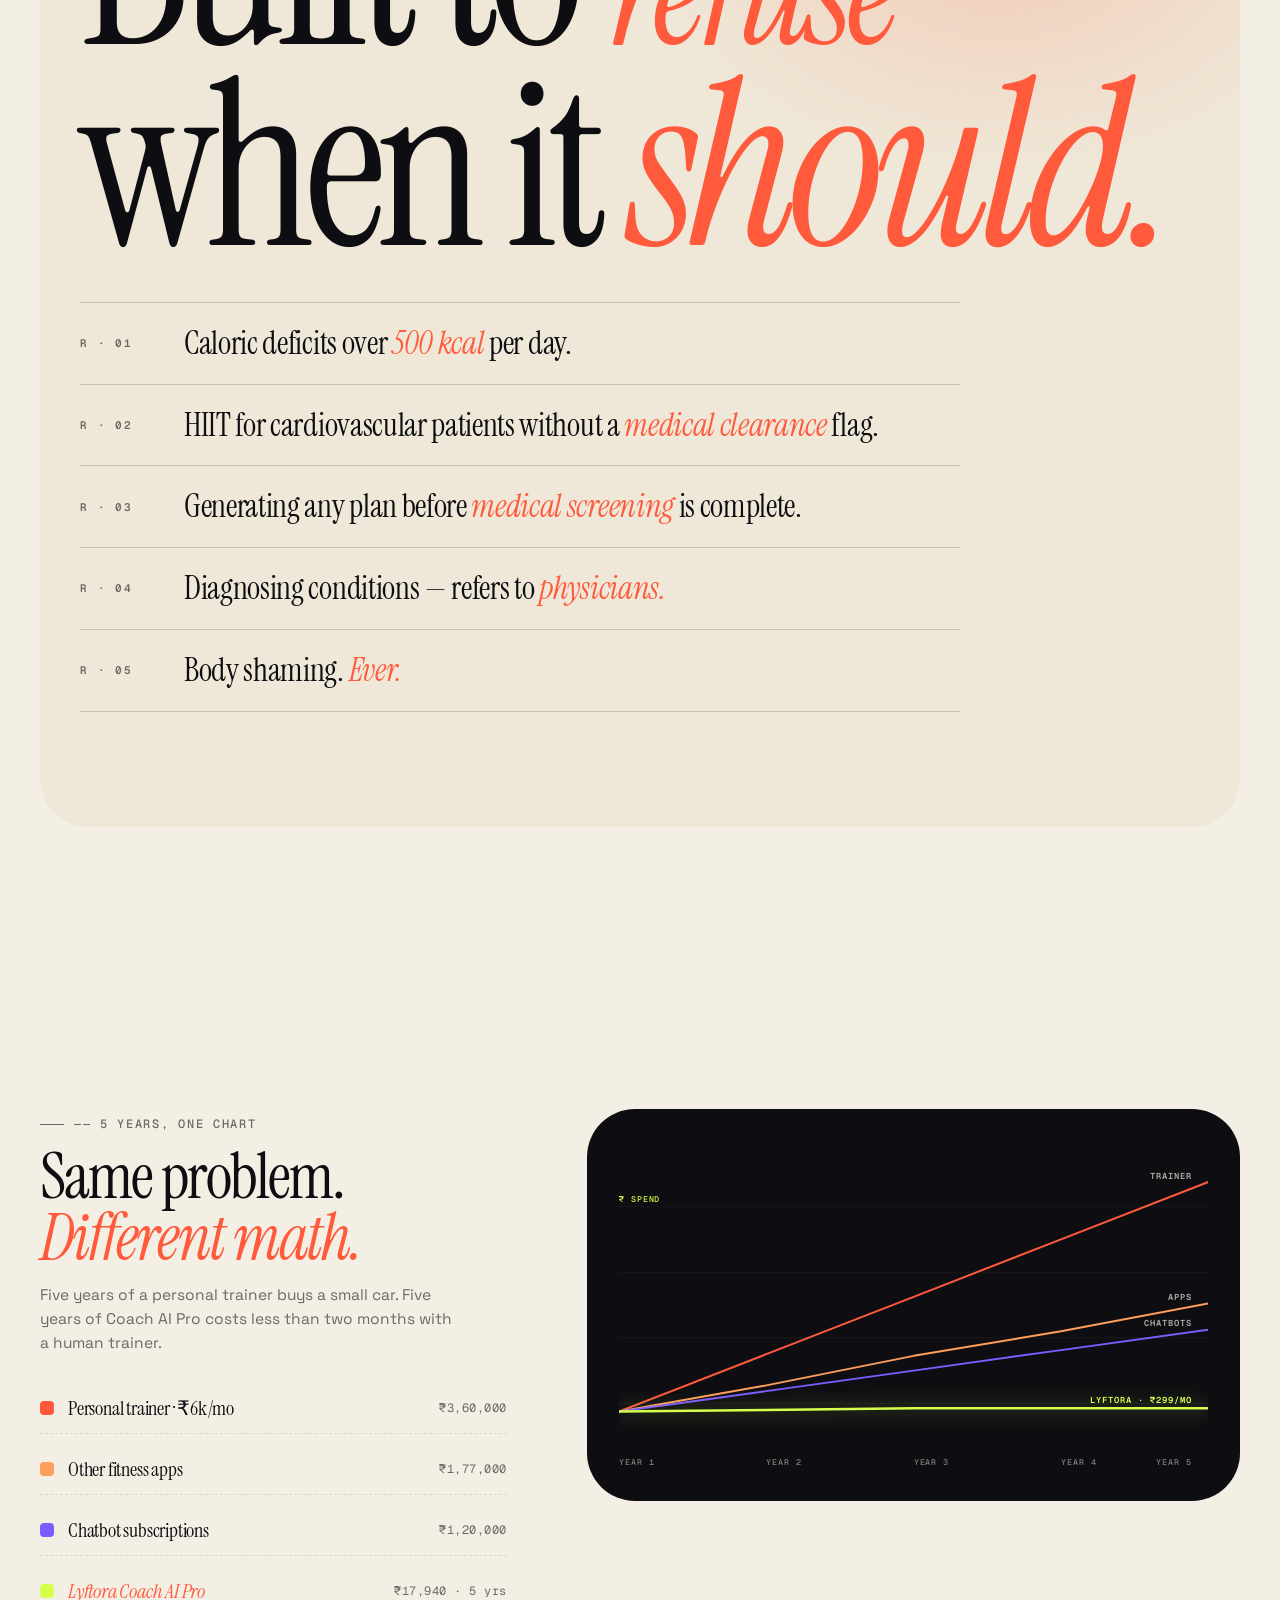
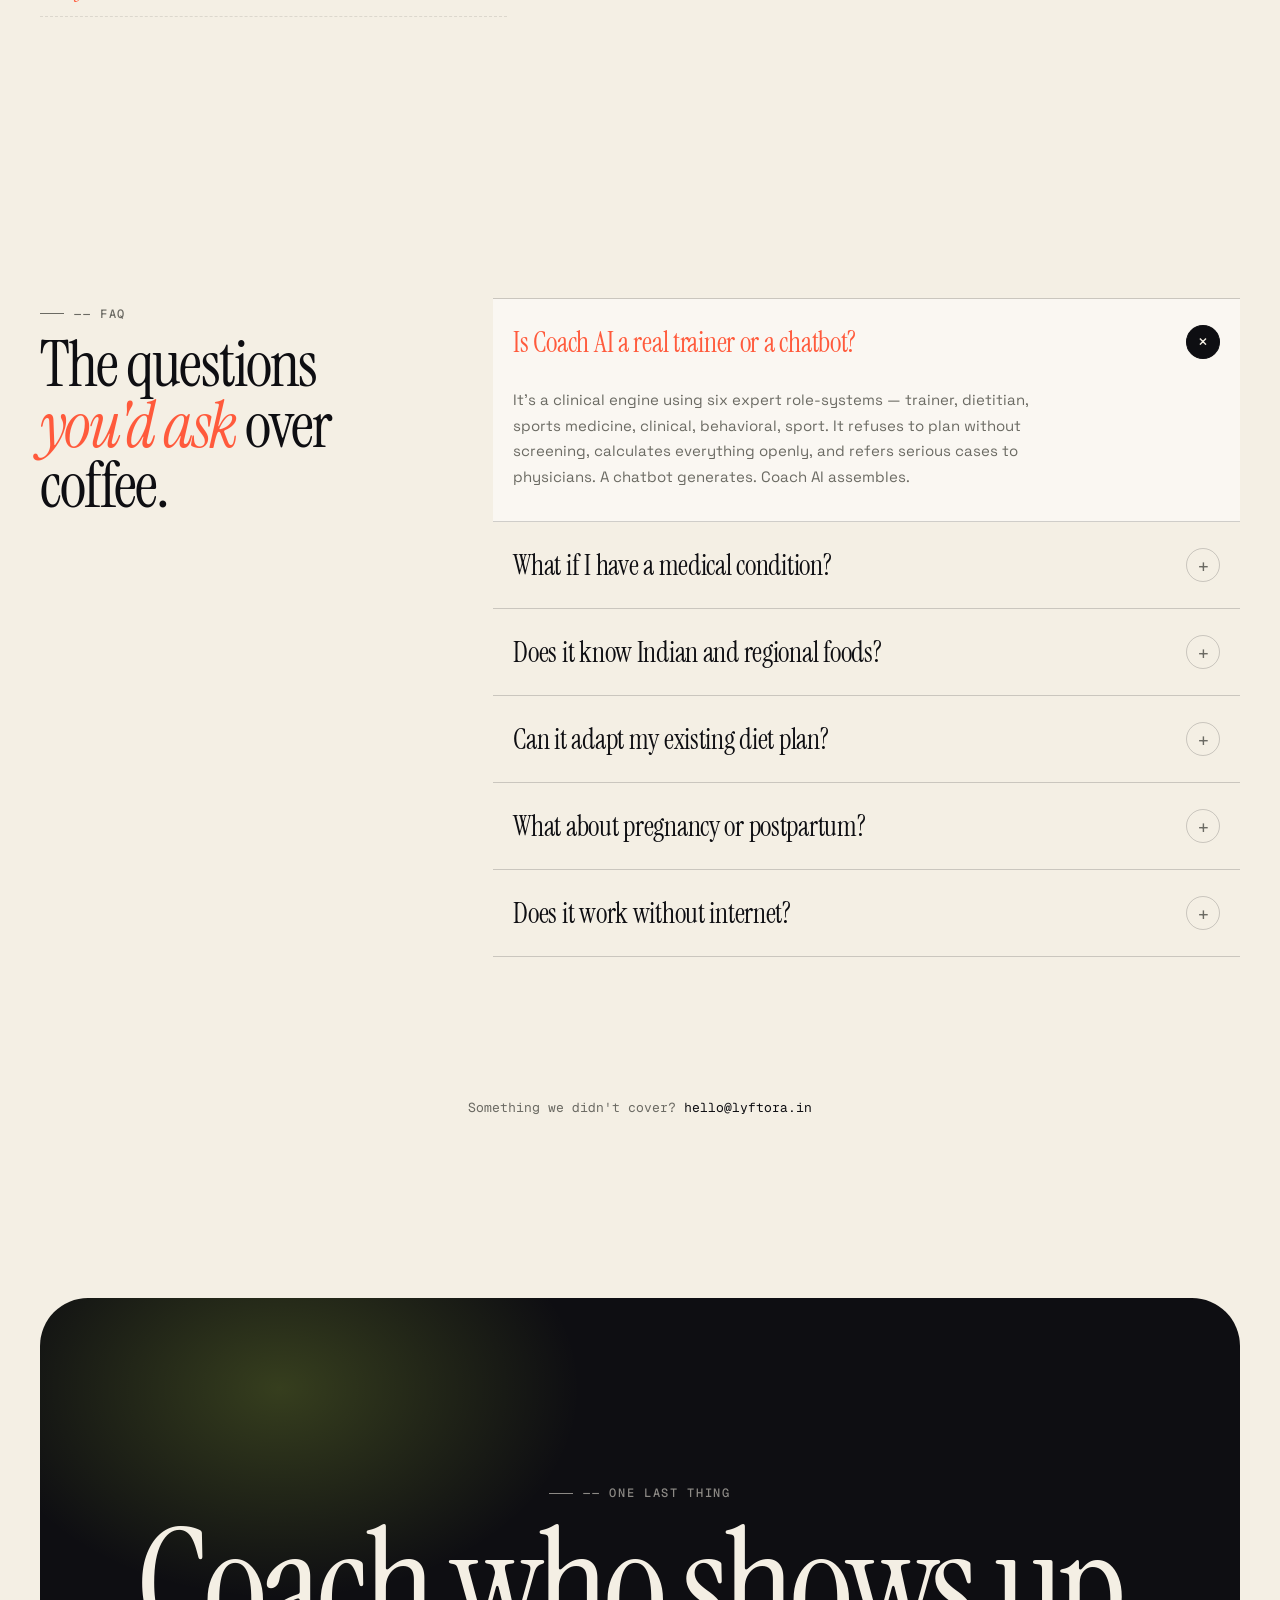
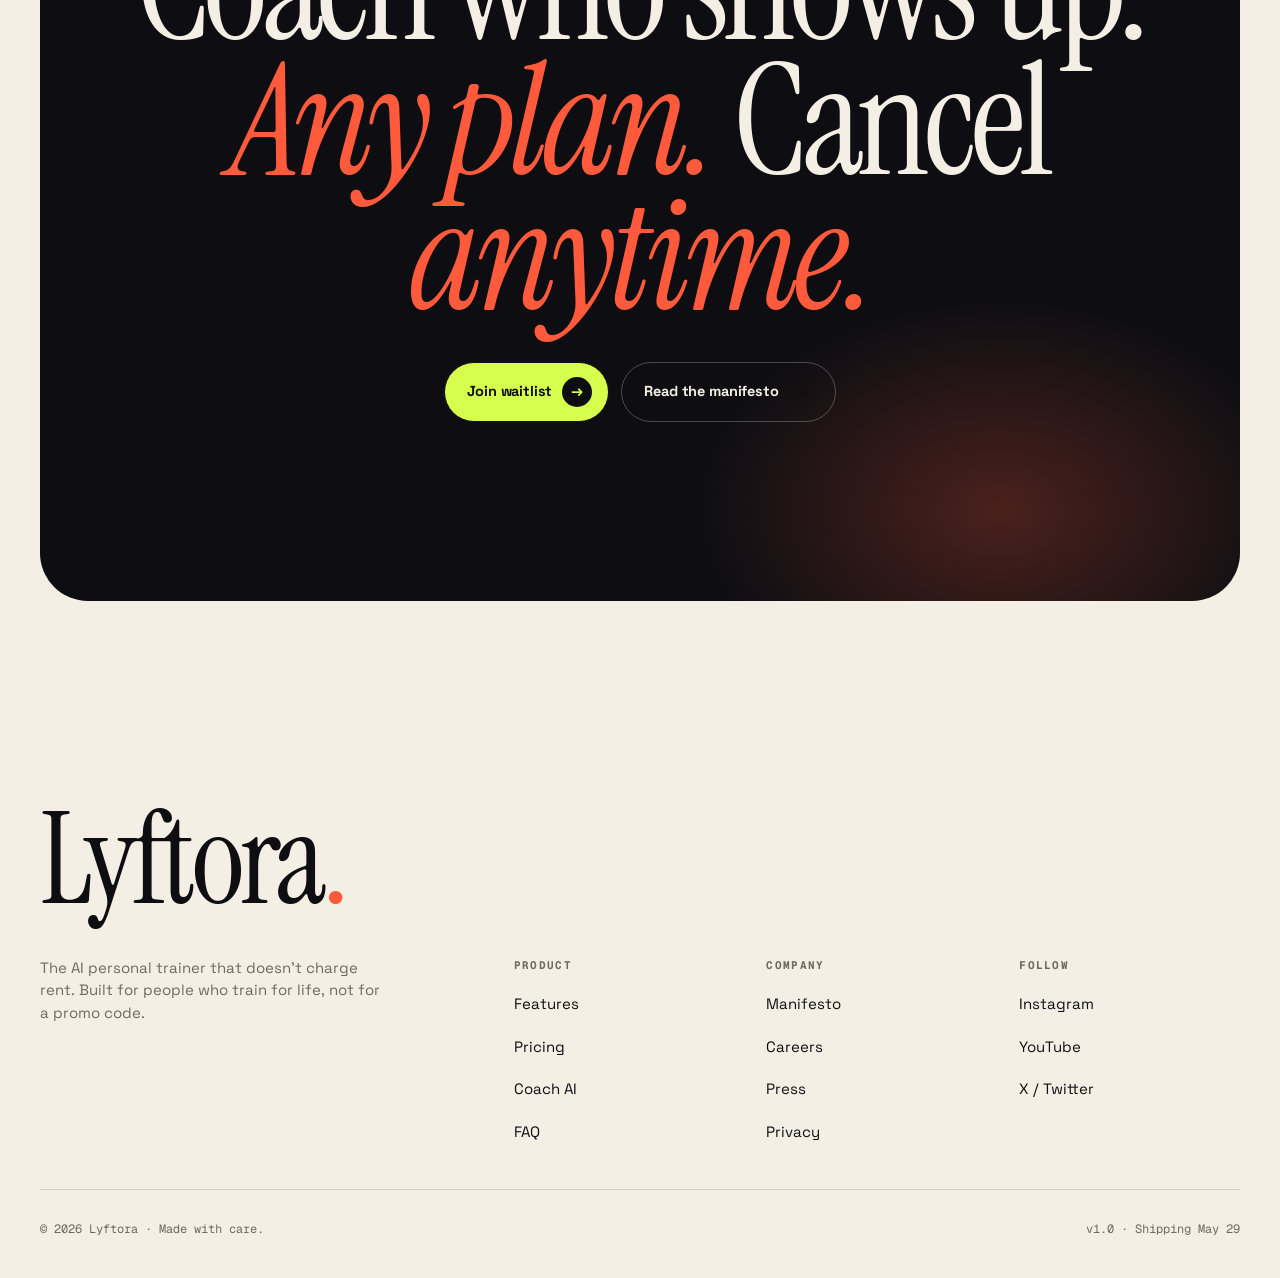
==== commit 5a7f9604: "feat(coach-ai): add pre-launch banner; repoint final CTA to waitlist anchor Co-Authored-By: Claude O" ====
--- a/lyftora-coach-ai.html
+++ b/lyftora-coach-ai.html
@@ -84,8 +84,14 @@
 </script>
 <link rel="stylesheet" href="css/navbar.css"/>
 <link rel="stylesheet" href="css/footer.css"/>
+<link rel="stylesheet" href="css/waitlist.css"/>
 </head>
 <body>
+
+<aside class="prelaunch-banner" aria-label="Pre-launch announcement">
+  <span>Lyftora is in pre-launch &middot; first 100 to join the waitlist get one month free</span>
+  <a href="index.html#waitlist">Join waitlist &nbsp;&#8599;</a>
+</aside>
 
 <main id="top">
 
@@ -651,7 +657,7 @@
         <span class="kicker" style="color:rgba(244,239,228,.55)">—— One last thing</span>
         <h2 style="margin-top:18px">Coach who shows up. <em>Any plan.</em> Cancel <em>anytime.</em></h2>
         <div class="cta-row">
-          <a href="pricing.html" class="btn btn-secondary">Get Lyftora <span class="arc" aria-hidden="true">→</span></a>
+          <a href="index.html#waitlist" class="btn btn-secondary">Join waitlist <span class="arc" aria-hidden="true">→</span></a>
           <a href="index.html" class="btn btn-ghost" style="color:var(--cream);border-color:rgba(255,255,255,.25)">Read the manifesto <span class="arc" aria-hidden="true">→</span></a>
         </div>
       </div>
--- a/css/coach-ai.css
+++ b/css/coach-ai.css
@@ -387,11 +387,14 @@
 .sec { padding: clamp(80px, 11vw, 160px) 0; position: relative; }
 
 .sec-head {
-  margin-bottom: 56px;
+  margin-bottom: 40px;
   display: grid;
   grid-template-columns: 1fr;
   gap: 14px;
   max-width: var(--container);
+}
+@media (min-width: 760px) {
+  .sec-head { margin-bottom: 56px; gap: 28px; }
 }
 @media (min-width: 900px) {
   .sec-head { grid-template-columns: 1fr 2fr; gap: 60px; align-items: end; }
@@ -467,96 +470,202 @@
 .idx-row:hover::before { opacity: .4; }
 
 /* ── MANUSCRIPT (How it works) ── */
+
+/* ---- Mobile / tablet: horizontal snap-scroll cards (< 980px) ---- */
 .manu-wrap {
-  display: grid;
-  grid-template-columns: 1fr;
-  gap: 48px;
-}
-@media (min-width: 980px) {
-  .manu-wrap { grid-template-columns: 240px 1fr; gap: 100px; align-items: start; }
+  display: flex;
+  flex-direction: column;
+  gap: 24px;
 }
 
 .manu-rail {
-  position: sticky;
-  top: 120px;
-  align-self: flex-start;
-  display: flex;
-  flex-direction: column;
-  gap: 10px;
-  font-family: var(--mono);
-  font-size: 12px;
-  letter-spacing: .12em;
+  display: flex;
+  flex-direction: row;
+  flex-wrap: nowrap;
+  overflow-x: auto;
+  gap: 8px;
+  padding-bottom: 4px;
+  font-family: var(--mono);
+  font-size: 11px;
+  letter-spacing: .10em;
   text-transform: uppercase;
   font-weight: 500;
-}
+  scrollbar-width: none;
+  -webkit-overflow-scrolling: touch;
+}
+.manu-rail::-webkit-scrollbar { display: none; }
+
 .manu-rail button {
   display: flex;
   align-items: center;
-  gap: 12px;
-  text-align: start;
-  padding: 10px 14px;
+  gap: 8px;
+  white-space: nowrap;
+  flex-shrink: 0;
+  padding: 8px 14px;
   border-radius: 999px;
   background: transparent;
   color: var(--muted);
-  transition: all .25s;
-  border: 1px solid transparent;
+  transition: background .2s, color .2s, border-color .2s;
+  border: 1px solid color-mix(in srgb, var(--ink) 16%, transparent);
 }
 .manu-rail button.on { background: var(--ink); color: var(--cream); border-color: var(--ink); }
-.manu-rail button .d { width: 6px; height: 6px; border-radius: 50%; background: currentColor; opacity: .6; }
+.manu-rail button .d { width: 6px; height: 6px; border-radius: 50%; background: currentColor; opacity: .5; flex-shrink: 0; }
 .manu-rail button.on .d { background: var(--lime); opacity: 1; }
 
-.manu-stream { display: flex; flex-direction: column; gap: clamp(60px, 10vh, 140px); }
+/* Stream — horizontal snap-scroll on mobile/tablet */
+.manu-stream {
+  display: flex;
+  flex-direction: row;
+  gap: 20px;
+  overflow-x: auto;
+  scroll-snap-type: x proximity;
+  -webkit-overflow-scrolling: touch;
+  scrollbar-width: none;
+  margin-inline: calc(var(--pad) * -1);
+  padding-inline: var(--pad);
+  padding-bottom: 16px;
+}
+.manu-stream::-webkit-scrollbar { display: none; }
+
 .manu-step {
-  display: grid;
-  grid-template-columns: 1fr;
-  gap: 28px;
-  align-items: start;
-  position: relative;
-  padding-bottom: clamp(40px, 6vh, 80px);
-  border-bottom: 1px solid var(--line);
-}
-.manu-step:last-child { border-bottom: 0; }
-@media (min-width: 760px) { .manu-step { grid-template-columns: 1fr 1fr; gap: 60px; } }
-
-.manu-step .left { display: flex; flex-direction: column; gap: 14px; }
+  flex: 0 0 min(calc(100vw - var(--pad) * 2 - 20px), 420px);
+  scroll-snap-align: start;
+  display: flex;
+  flex-direction: column;
+  gap: 20px;
+  border: 1px solid var(--line-strong);
+  border-radius: var(--r-lg, 20px);
+  padding: 28px 24px;
+  background: var(--cream, #f5f4ef);
+  position: relative;
+}
+@media (min-width: 540px) {
+  .manu-step { flex-basis: 420px; }
+}
+
+.manu-step:last-child { margin-right: calc(var(--pad) - 20px); }
+
+.manu-step .left { display: flex; flex-direction: column; gap: 12px; }
 .manu-step .step-n {
   font-family: var(--serif);
   font-weight: 400;
-  font-size: clamp(80px, 14vw, 200px);
+  font-size: clamp(72px, 16vw, 140px);
   line-height: .8;
   letter-spacing: -.04em;
   color: var(--ink);
-  opacity: .12;
-  position: relative;
+  opacity: .10;
 }
 .manu-step .step-n em { font-style: italic; color: var(--coral); opacity: 1; }
 .manu-step h3 {
   font-family: var(--serif);
   font-weight: 400;
-  font-size: clamp(30px, 4vw, 52px);
-  line-height: 1;
+  font-size: clamp(24px, 4vw, 38px);
+  line-height: 1.05;
   letter-spacing: -.02em;
-  margin-top: -12px;
+  margin-top: -8px;
 }
 .manu-step h3 em { font-style: italic; color: var(--coral); }
-.manu-step p { font-size: 16px; color: var(--muted); line-height: 1.55; max-width: 48ch; margin-top: 6px; }
-
-/* Step viz */
+.manu-step p { font-size: 14px; color: var(--muted); line-height: 1.6; margin-top: 4px; }
+
 .viz {
-  position: sticky;
-  top: 120px;
-  padding: 28px;
-  border-radius: var(--r-lg);
+  position: relative;
+  padding: 20px;
+  border-radius: calc(var(--r-lg, 20px) - 6px);
   border: 1px solid var(--line-strong);
   background: #fff;
-  min-height: 280px;
+  min-height: 200px;
   display: flex;
   flex-direction: column;
   gap: 14px;
   font-family: var(--mono);
-  font-size: 13px;
-}
-.viz .vlab { font-size: 10.5px; letter-spacing: .14em; text-transform: uppercase; color: var(--muted); font-weight: 600; }
+  font-size: 12.5px;
+  margin-top: auto;
+}
+.viz .vlab { font-size: 10px; letter-spacing: .14em; text-transform: uppercase; color: var(--muted); font-weight: 600; }
+
+/* ---- Desktop: original sticky sidebar + vertical steps (≥ 980px) ---- */
+@media (min-width: 980px) {
+  .manu-wrap {
+    display: grid;
+    grid-template-columns: 240px 1fr;
+    gap: 100px;
+    align-items: start;
+  }
+
+  .manu-rail {
+    flex-direction: column;
+    overflow-x: visible;
+    gap: 10px;
+    font-size: 12px;
+    letter-spacing: .12em;
+    position: sticky;
+    top: 120px;
+    align-self: flex-start;
+    padding-bottom: 0;
+  }
+
+  .manu-rail button {
+    white-space: normal;
+    flex-shrink: 1;
+    border-color: transparent;
+    padding: 10px 14px;
+  }
+
+  .manu-stream {
+    flex-direction: column;
+    gap: clamp(60px, 10vh, 140px);
+    overflow-x: visible;
+    scroll-snap-type: none;
+    margin-inline: 0;
+    padding-inline: 0;
+    padding-bottom: 0;
+  }
+
+  .manu-step {
+    flex: none;
+    scroll-snap-align: none;
+    display: grid;
+    grid-template-columns: 1fr 1fr;
+    gap: 60px;
+    align-items: start;
+    border: none;
+    border-radius: 0;
+    padding: 0 0 clamp(40px, 6vh, 80px);
+    background: transparent;
+    border-bottom: 1px solid var(--line);
+  }
+
+  .manu-step:last-child {
+    border-bottom: none;
+    margin-right: 0;
+  }
+
+  .manu-step .left { gap: 14px; }
+
+  .manu-step .step-n {
+    font-size: clamp(80px, 14vw, 200px);
+    opacity: .12;
+  }
+
+  .manu-step h3 {
+    font-size: clamp(30px, 4vw, 52px);
+    margin-top: -12px;
+  }
+
+  .manu-step p { font-size: 16px; }
+
+  .viz {
+    position: sticky;
+    top: 120px;
+    padding: 28px;
+    border-radius: var(--r-lg);
+    min-height: 280px;
+    font-size: 13px;
+    margin-top: 0;
+  }
+
+  .viz .vlab { font-size: 10.5px; }
+}
 
 .viz-fill { display: grid; grid-template-columns: 1fr 1fr; gap: 8px 18px; }
 .viz-fill div { display: flex; justify-content: space-between; padding: 8px 0; border-bottom: 1px dashed var(--line); }
--- a/css/waitlist.css
+++ b/css/waitlist.css
@@ -0,0 +1,160 @@
+/* ── Waitlist form ── */
+.waitlist {
+  max-width: 480px;
+  margin-inline: auto;
+}
+.waitlist-form {
+  display: flex;
+  flex-direction: column;
+  gap: 8px;
+  padding: 6px;
+  border: 1px solid rgba(14, 14, 18, .18);
+  border-radius: 999px;
+  background: #fff;
+}
+@media (min-width: 540px) {
+  .waitlist-form {
+    flex-direction: row;
+    align-items: center;
+  }
+}
+.waitlist-form input {
+  flex: 1;
+  border: 0;
+  background: transparent;
+  padding: 12px 18px;
+  font: inherit;
+  font-size: 15px;
+  color: var(--ink);
+  outline: none;
+  min-width: 0;
+}
+.waitlist-form input::placeholder {
+  color: var(--muted);
+}
+.waitlist-form button {
+  border: 0;
+  border-radius: 999px;
+  background: var(--ink);
+  color: var(--cream);
+  padding: 12px 22px;
+  font: inherit;
+  font-size: 14px;
+  font-weight: 500;
+  cursor: pointer;
+  white-space: nowrap;
+  transition: background .15s;
+}
+.waitlist-form button:hover {
+  background: var(--coral);
+}
+.waitlist-status {
+  font-family: var(--mono);
+  font-size: 12px;
+  color: var(--muted);
+  text-align: center;
+  min-height: 1em;
+  margin-top: 8px;
+}
+.waitlist-status.is-error { color: var(--coral); }
+.waitlist-status.is-success { color: #2a8c4f; }
+.waitlist-microcopy {
+  font-family: var(--mono);
+  font-size: 12px;
+  color: var(--muted);
+  text-align: center;
+  margin-top: 14px;
+  letter-spacing: .04em;
+}
+
+/* ── Coach-AI pre-launch banner ── */
+.prelaunch-banner {
+  background: var(--ink);
+  color: var(--cream);
+  padding: 14px clamp(16px, 4vw, 40px);
+  display: flex;
+  flex-wrap: wrap;
+  gap: 12px 18px;
+  align-items: center;
+  justify-content: center;
+  font-family: var(--mono);
+  font-size: 12.5px;
+  letter-spacing: .04em;
+  text-align: center;
+}
+.prelaunch-banner a {
+  color: var(--lime);
+  text-decoration: none;
+  font-weight: 500;
+  white-space: nowrap;
+}
+.prelaunch-banner a:hover { color: var(--cream); }
+
+/* ── Features comparison (replaces price chart on coach-ai) ── */
+.vs-wrap { display: block; }
+.vs-head { max-width: 60ch; margin-bottom: 48px; }
+.vs-head h3 {
+  font-family: var(--serif);
+  font-weight: 400;
+  font-size: clamp(36px, 5vw, 72px);
+  line-height: .95;
+  letter-spacing: -.03em;
+}
+.vs-head h3 em { font-style: italic; color: var(--coral); }
+.vs-head p {
+  color: var(--muted);
+  margin-top: 14px;
+  max-width: 50ch;
+  line-height: 1.55;
+}
+.vs-grid {
+  display: grid;
+  grid-template-columns: 1fr;
+  gap: 16px;
+}
+@media (min-width: 760px) { .vs-grid { grid-template-columns: repeat(2, 1fr); } }
+@media (min-width: 1080px) { .vs-grid { grid-template-columns: repeat(4, 1fr); } }
+.vs-col {
+  border: 1px solid rgba(14, 14, 18, .18);
+  border-radius: 20px;
+  padding: 28px 22px;
+  background: rgba(255, 255, 255, .4);
+}
+.vs-col-win {
+  background: var(--ink);
+  color: var(--cream);
+  border-color: var(--ink);
+}
+.vs-col-h {
+  font-family: var(--mono);
+  font-size: 11px;
+  text-transform: uppercase;
+  letter-spacing: .14em;
+  color: var(--muted);
+  margin-bottom: 22px;
+  font-weight: 600;
+}
+.vs-col-win .vs-col-h { color: var(--lime); }
+.vs-list {
+  display: flex;
+  flex-direction: column;
+  gap: 14px;
+  list-style: none;
+  padding: 0;
+  margin: 0;
+}
+.vs-list li {
+  display: flex;
+  gap: 12px;
+  align-items: flex-start;
+  font-size: 15px;
+  line-height: 1.45;
+}
+.vs-glyph {
+  font-family: var(--mono);
+  width: 18px;
+  flex: 0 0 auto;
+  color: var(--coral);
+  font-weight: 600;
+}
+.vs-col-win .vs-glyph { color: var(--lime); }
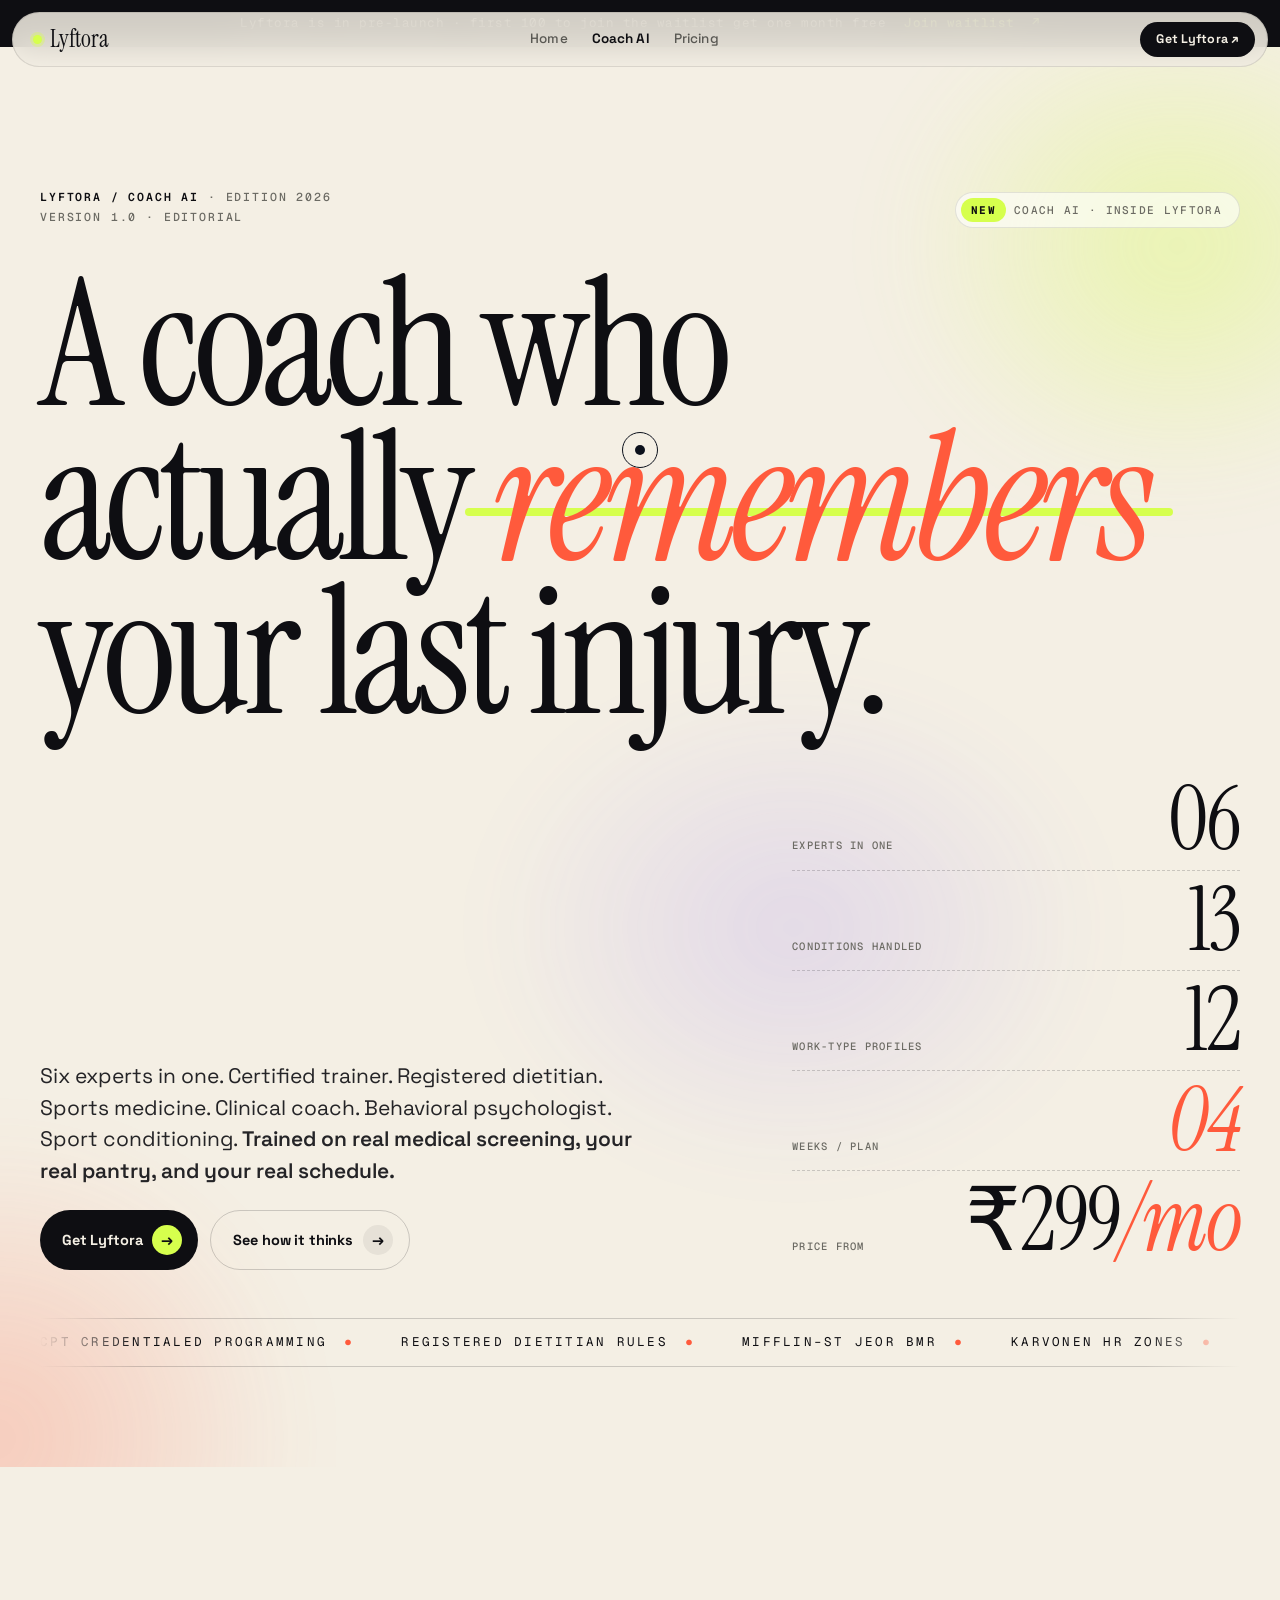
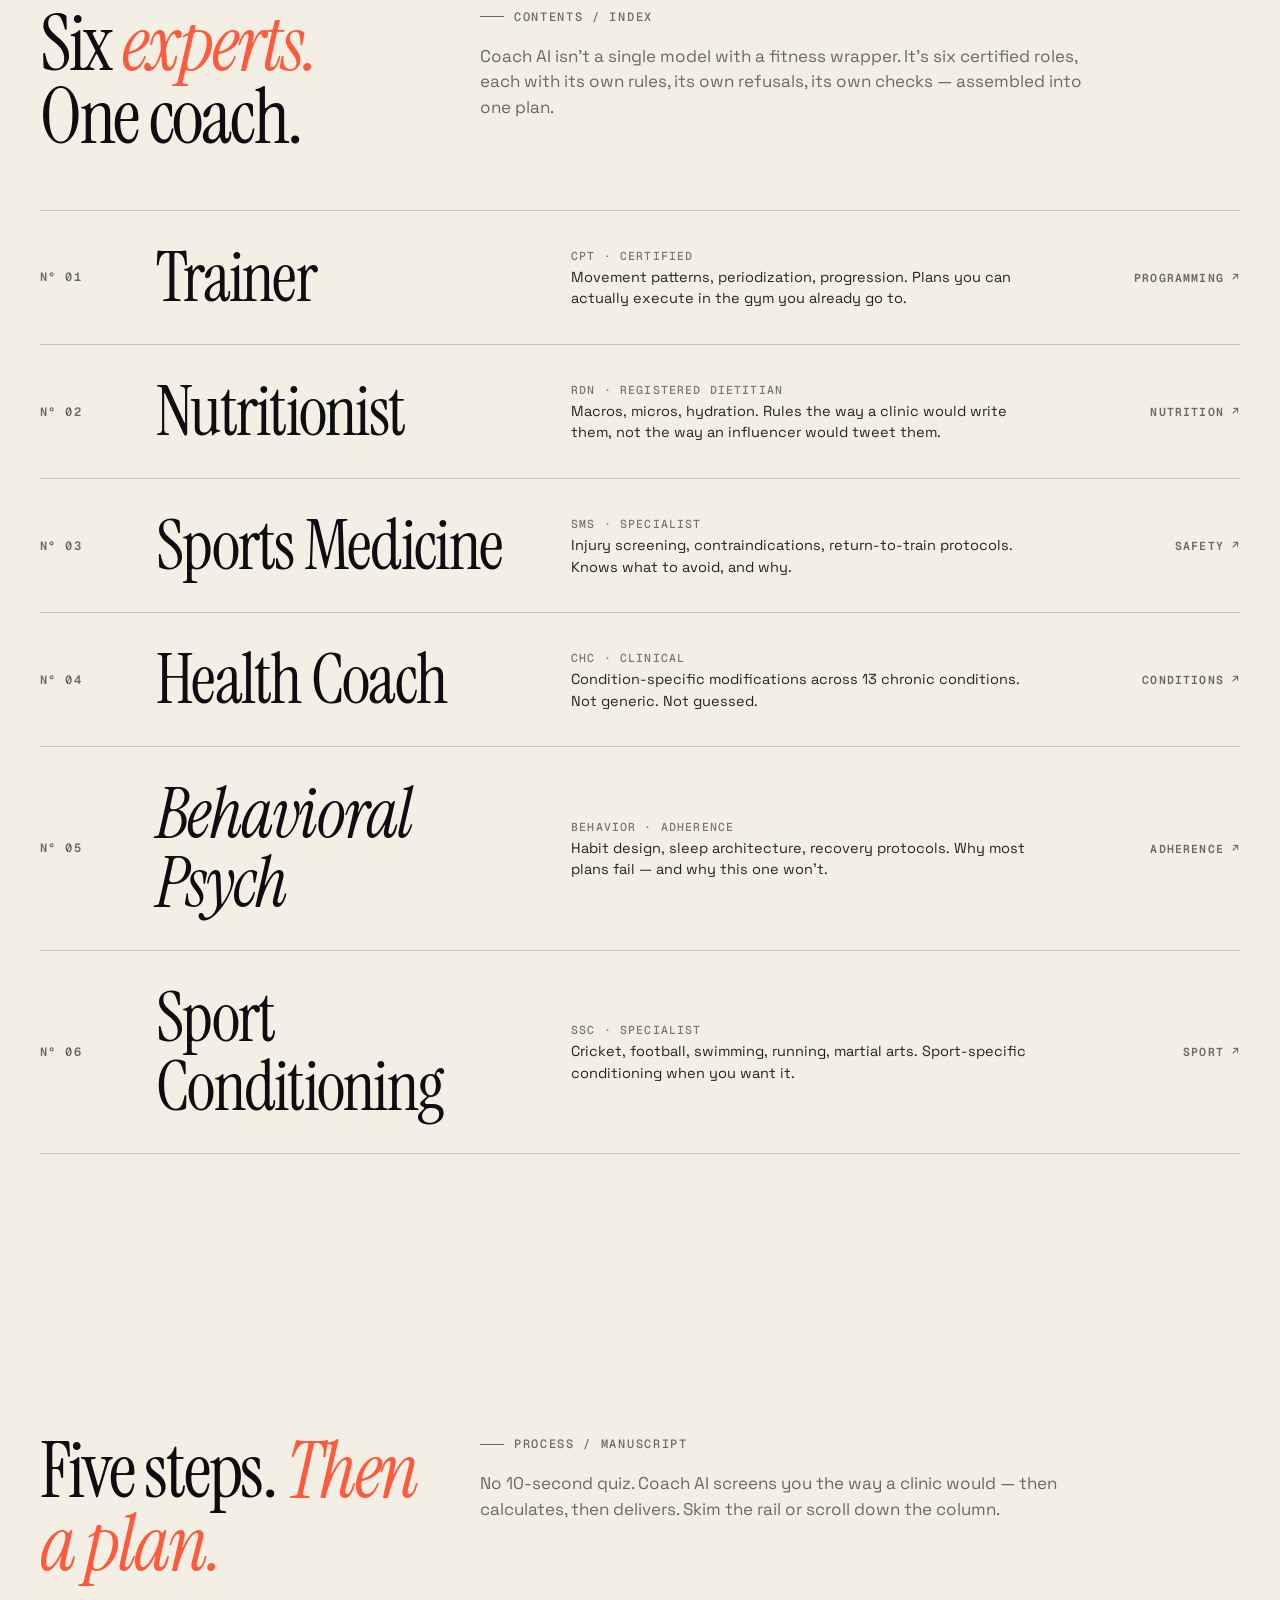
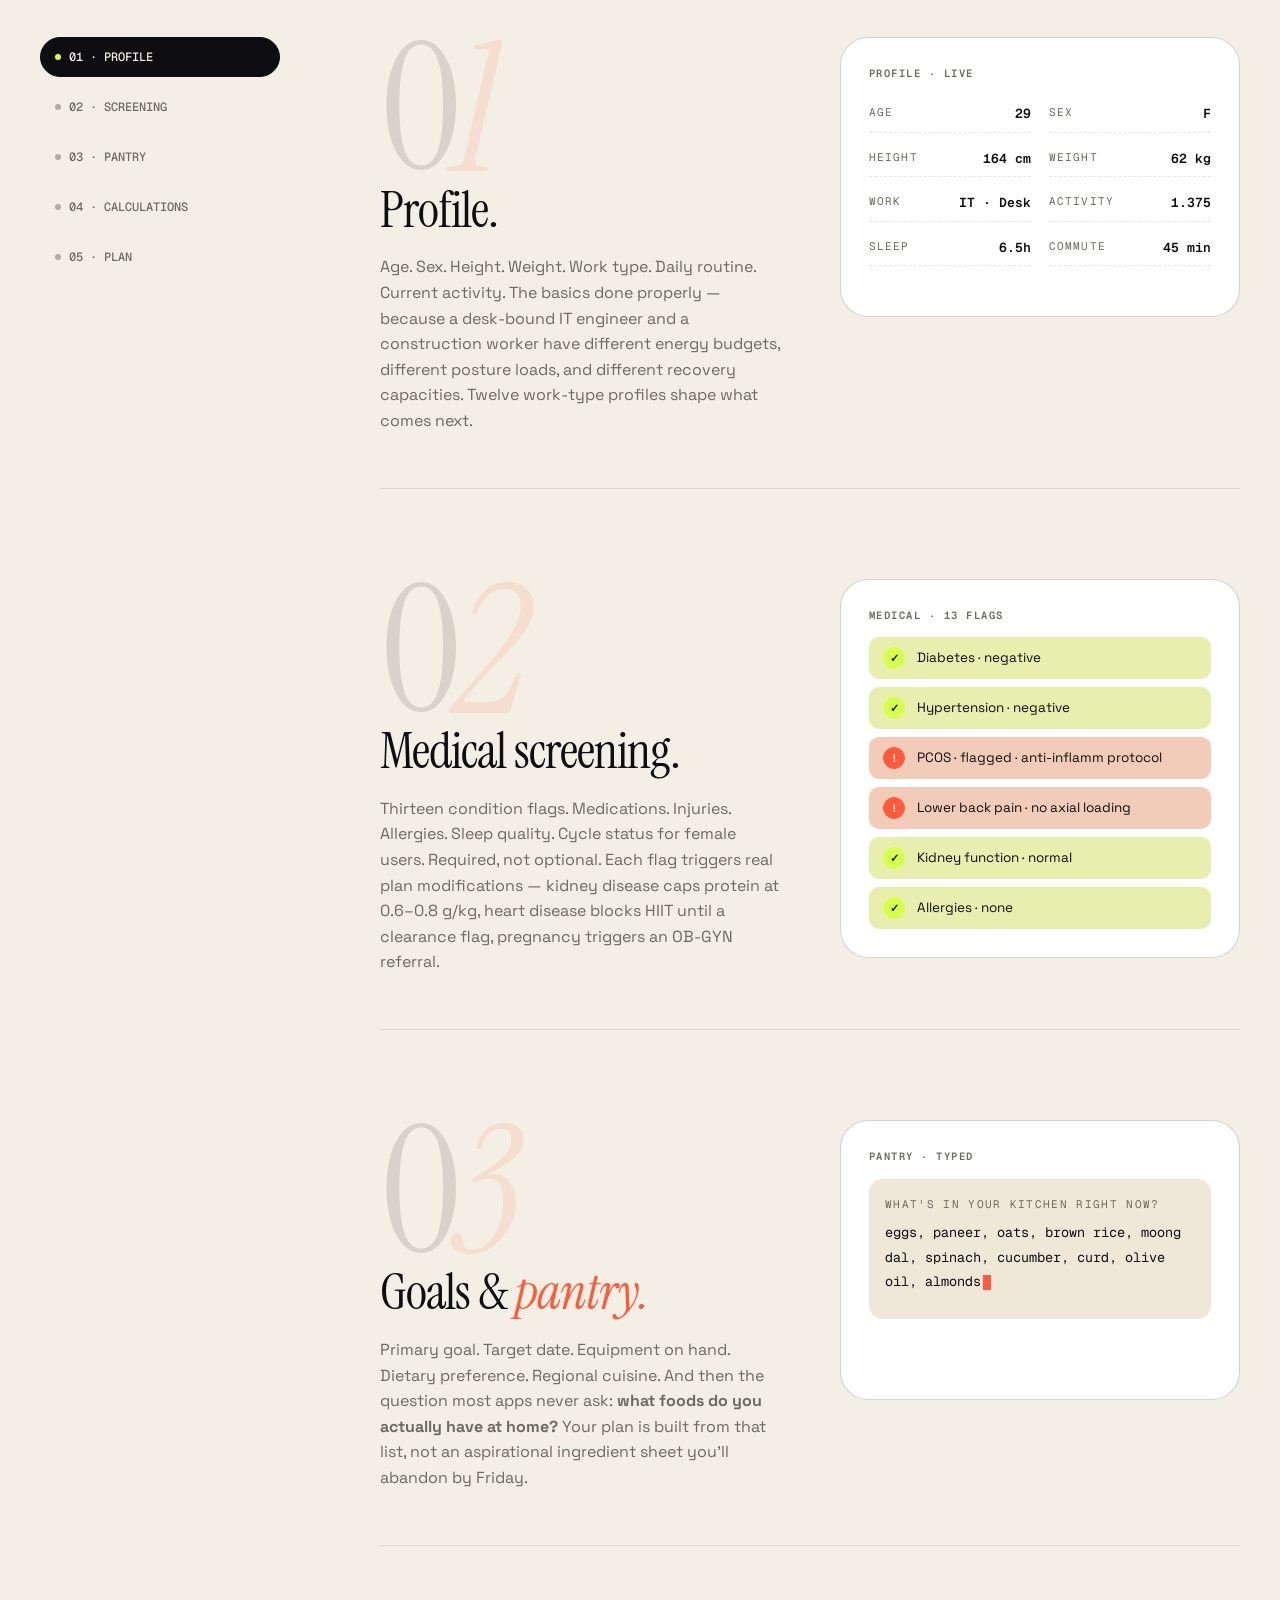
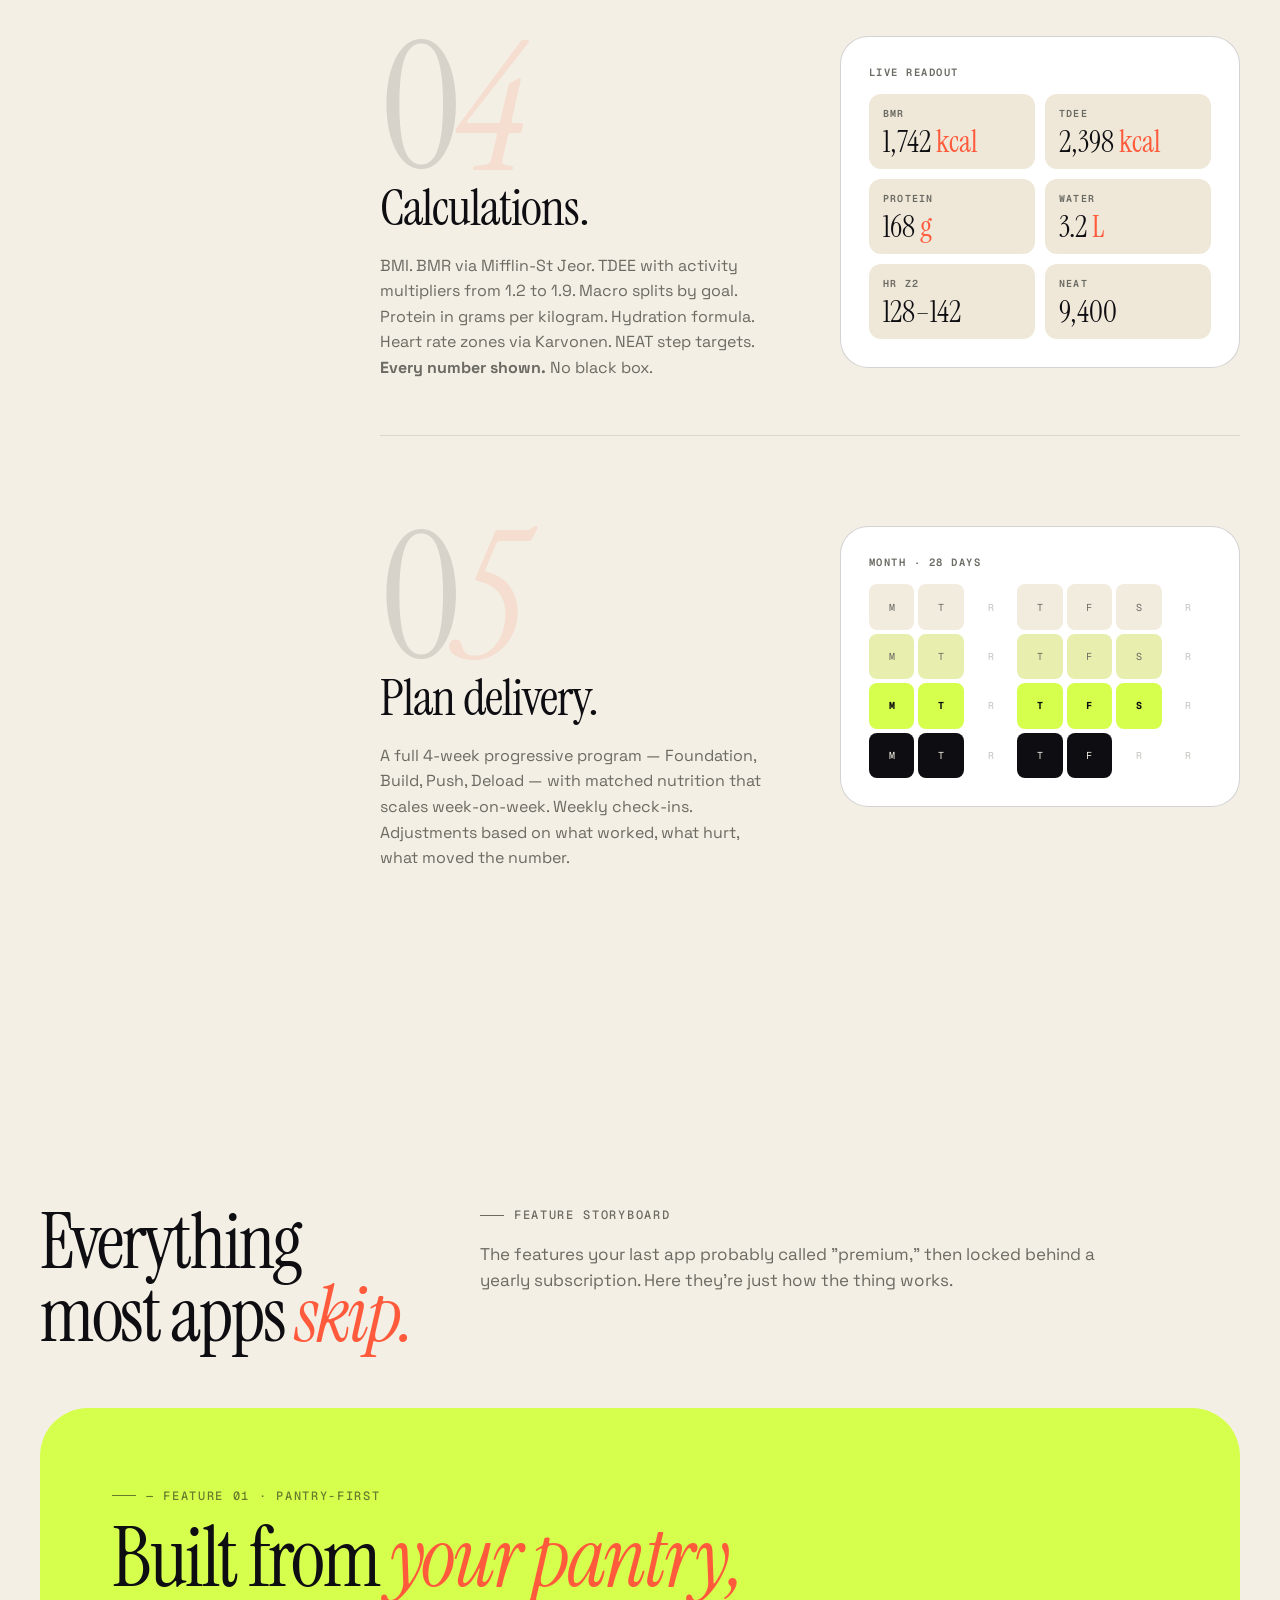
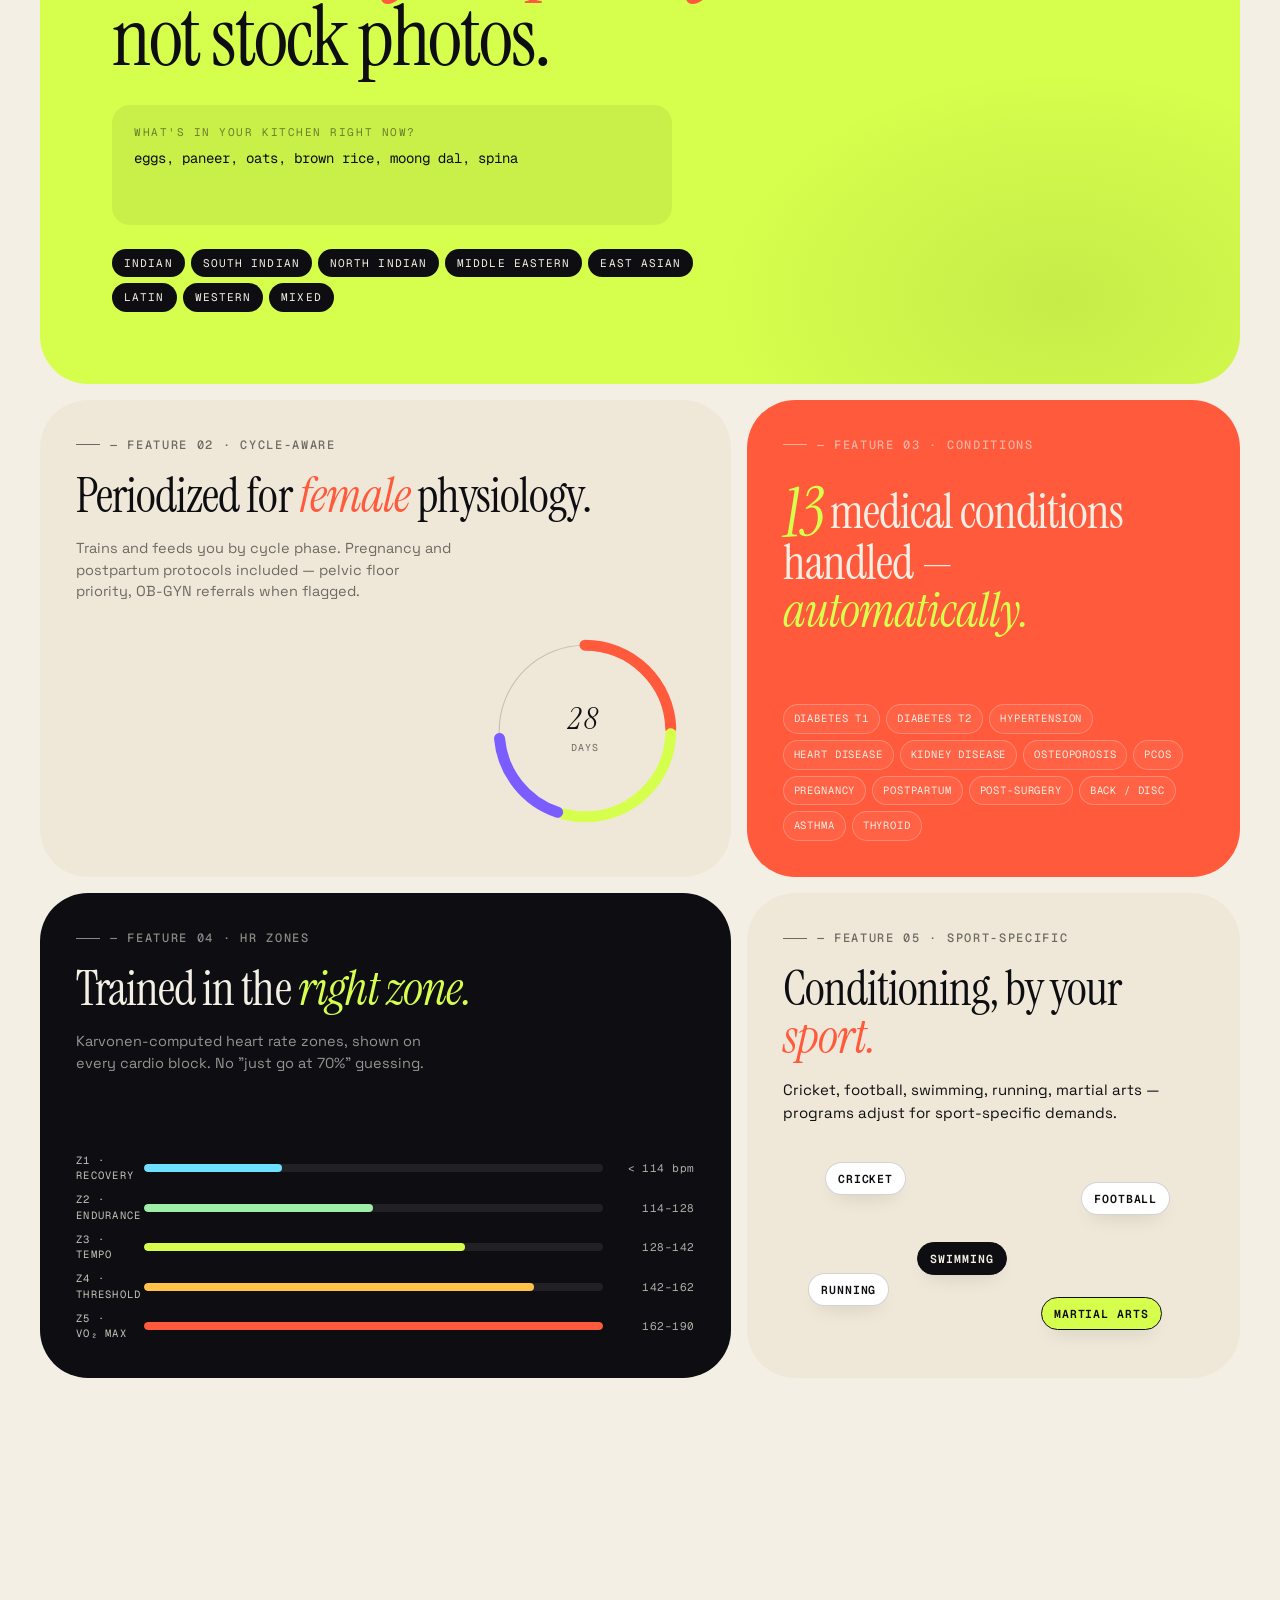
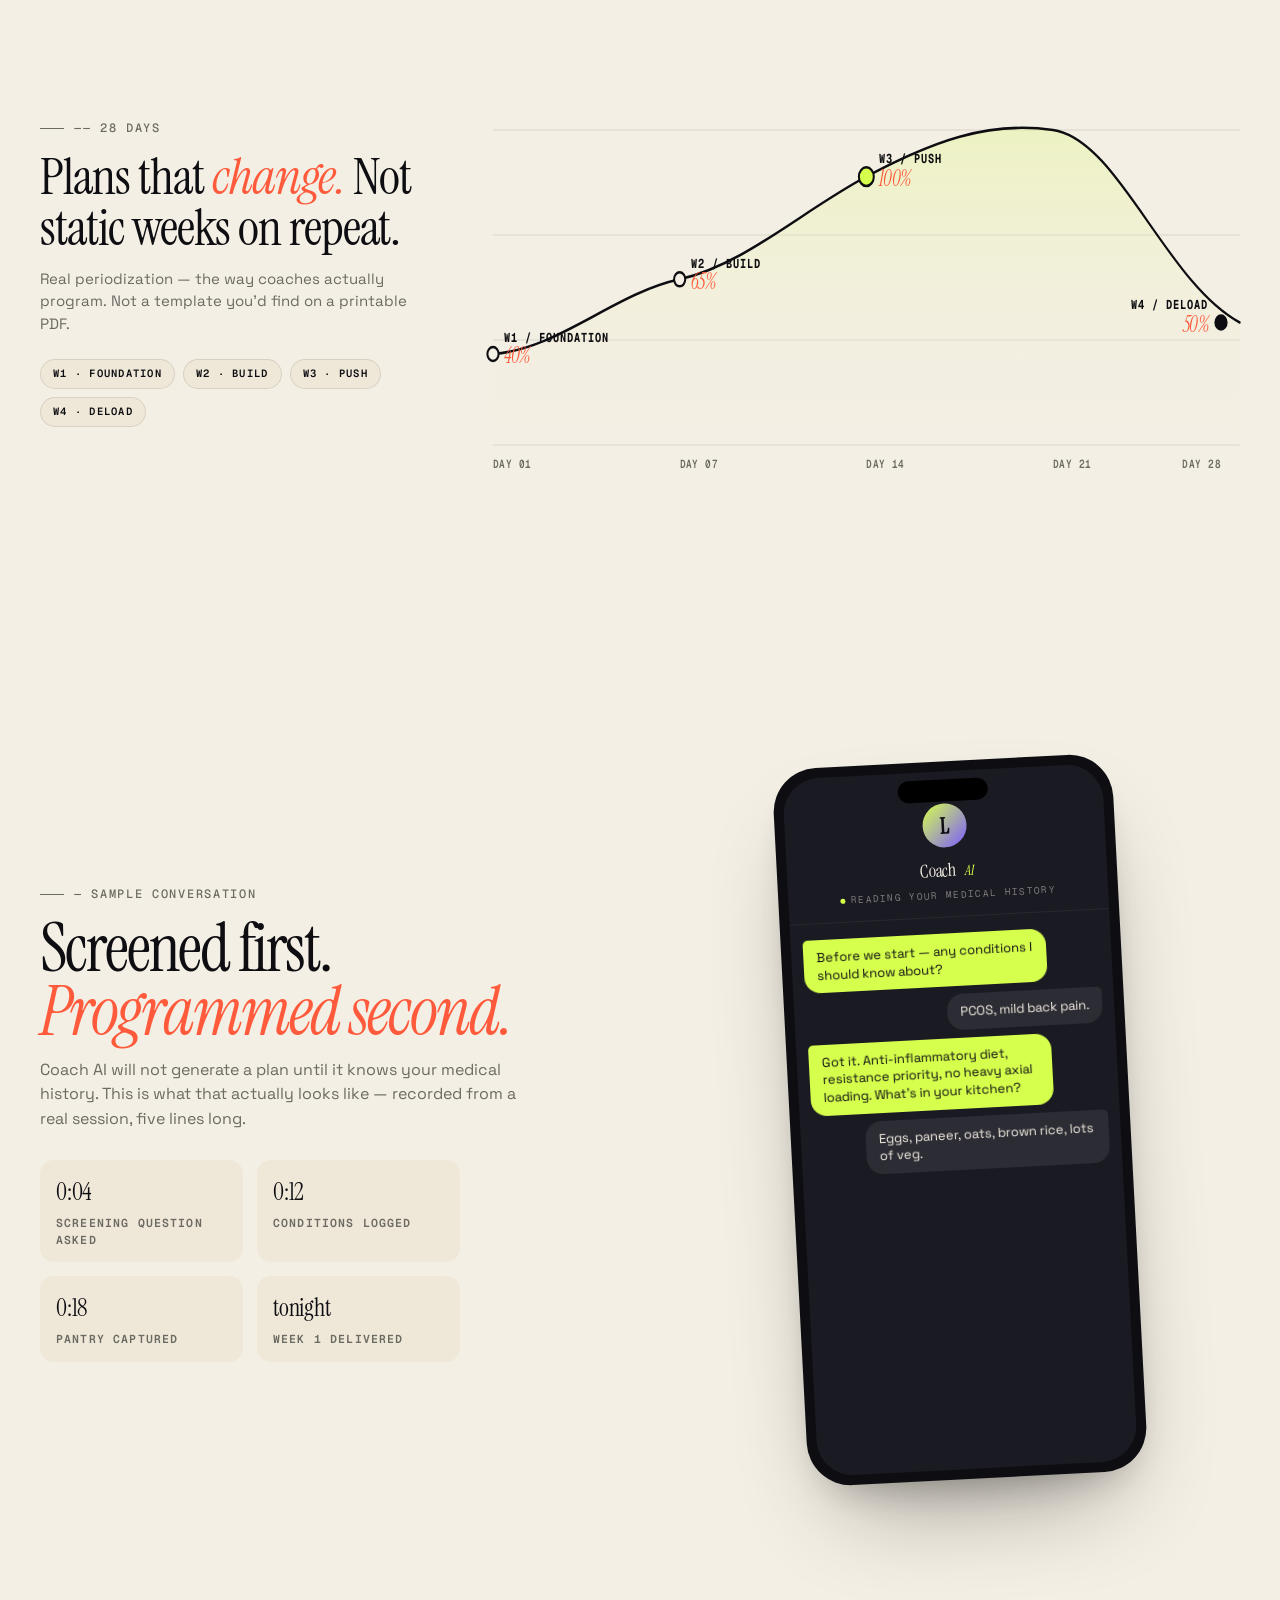
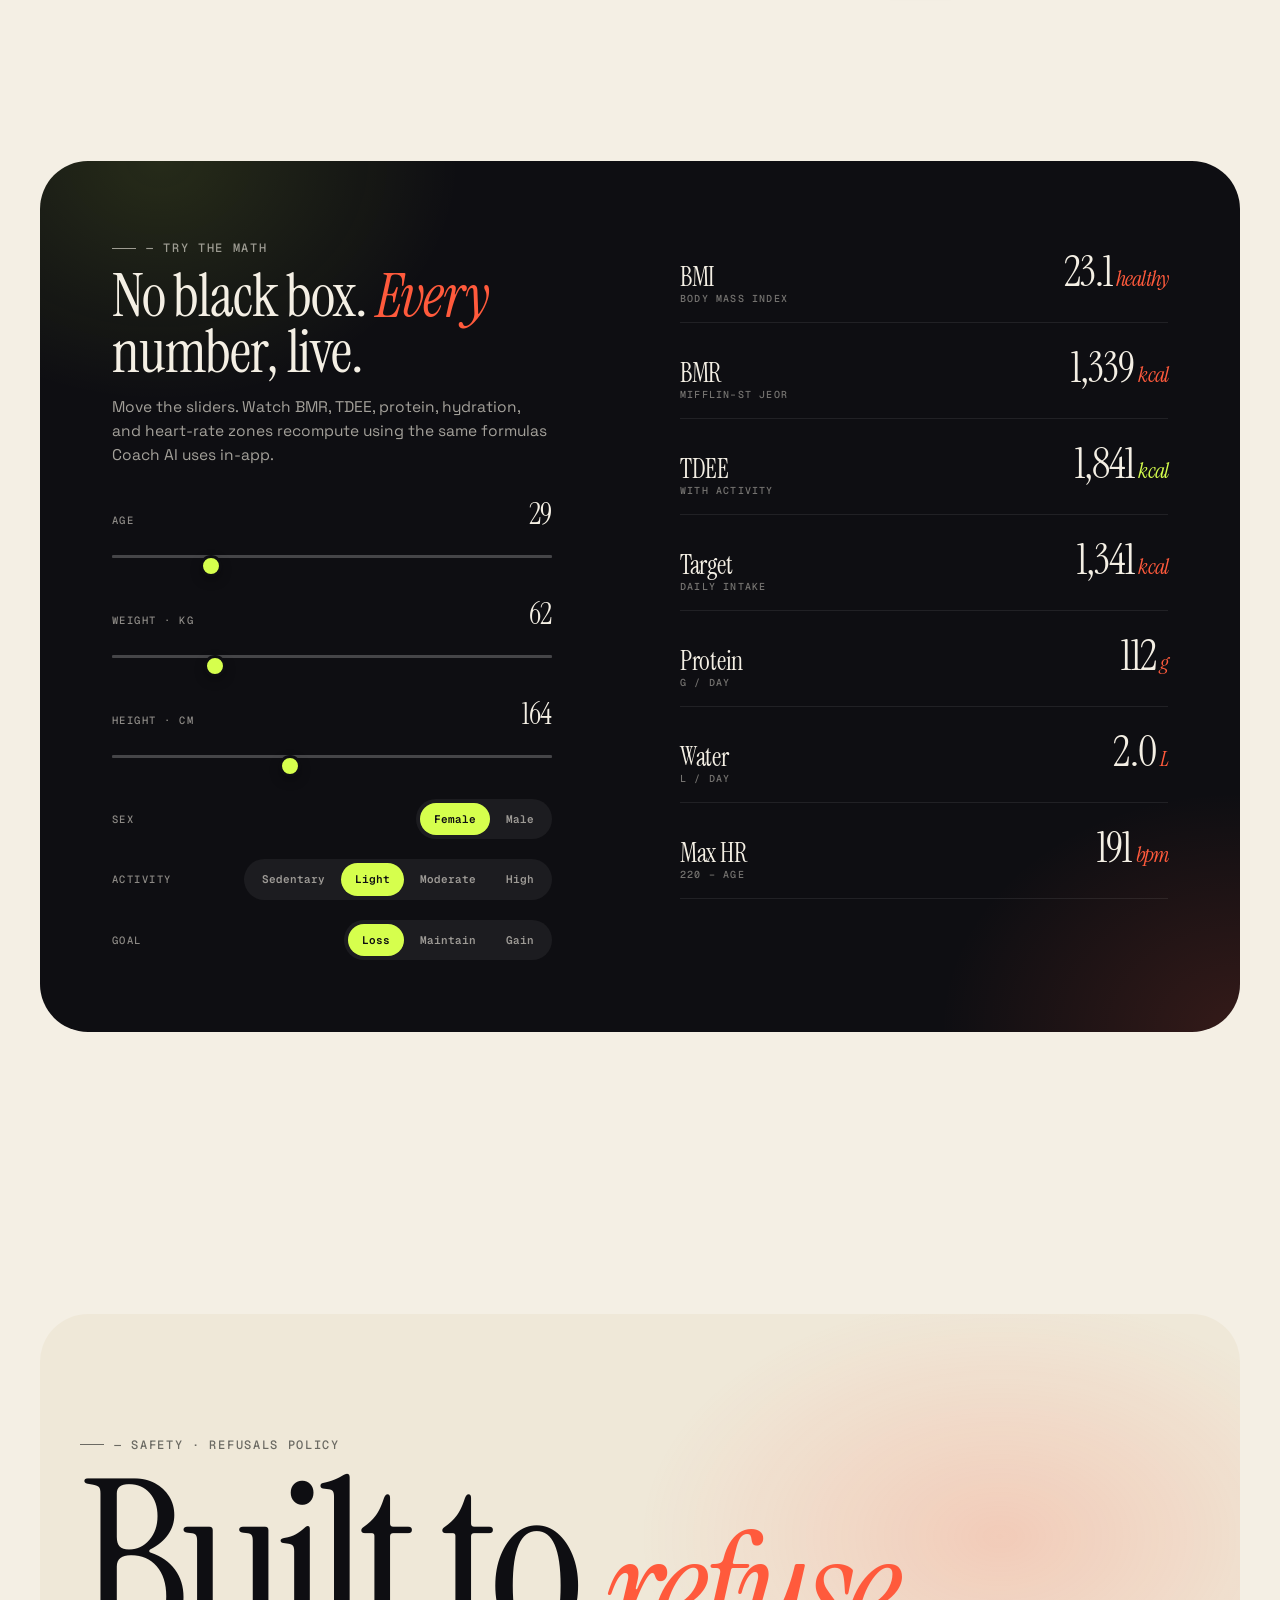
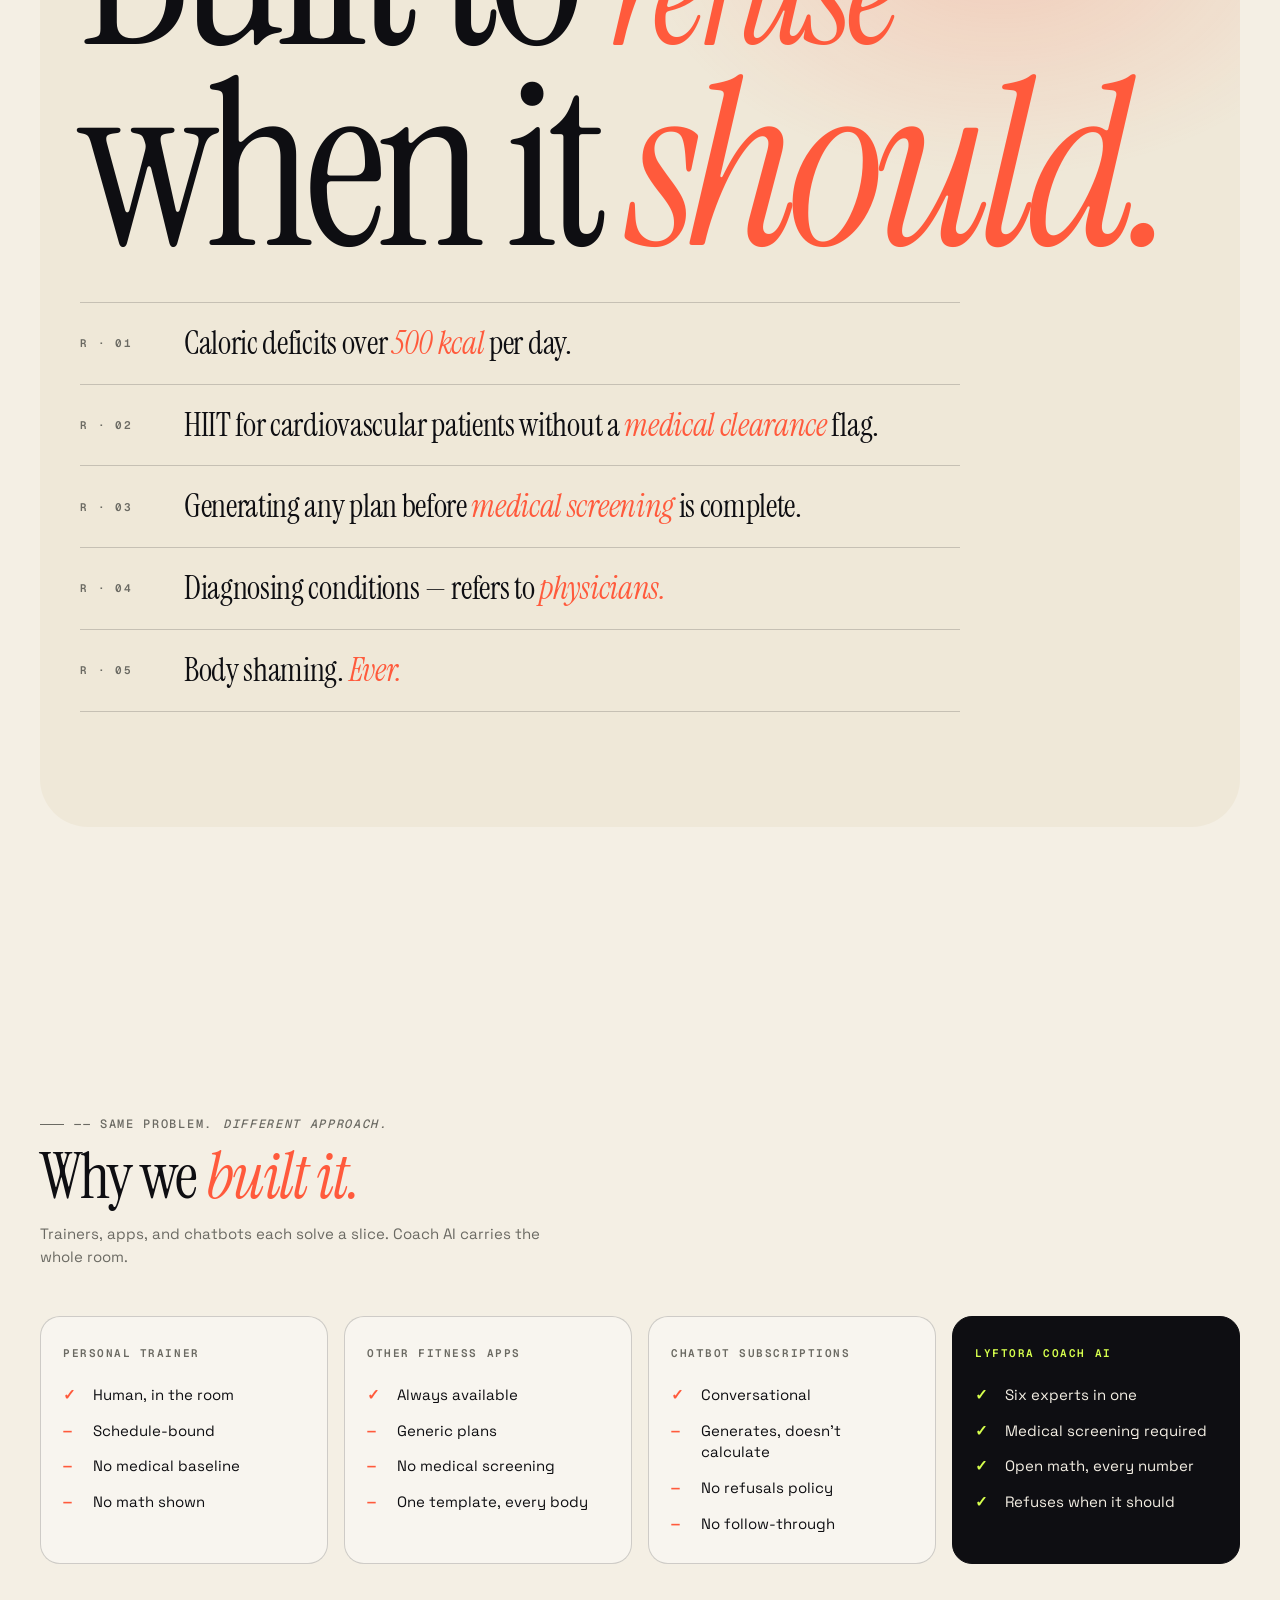
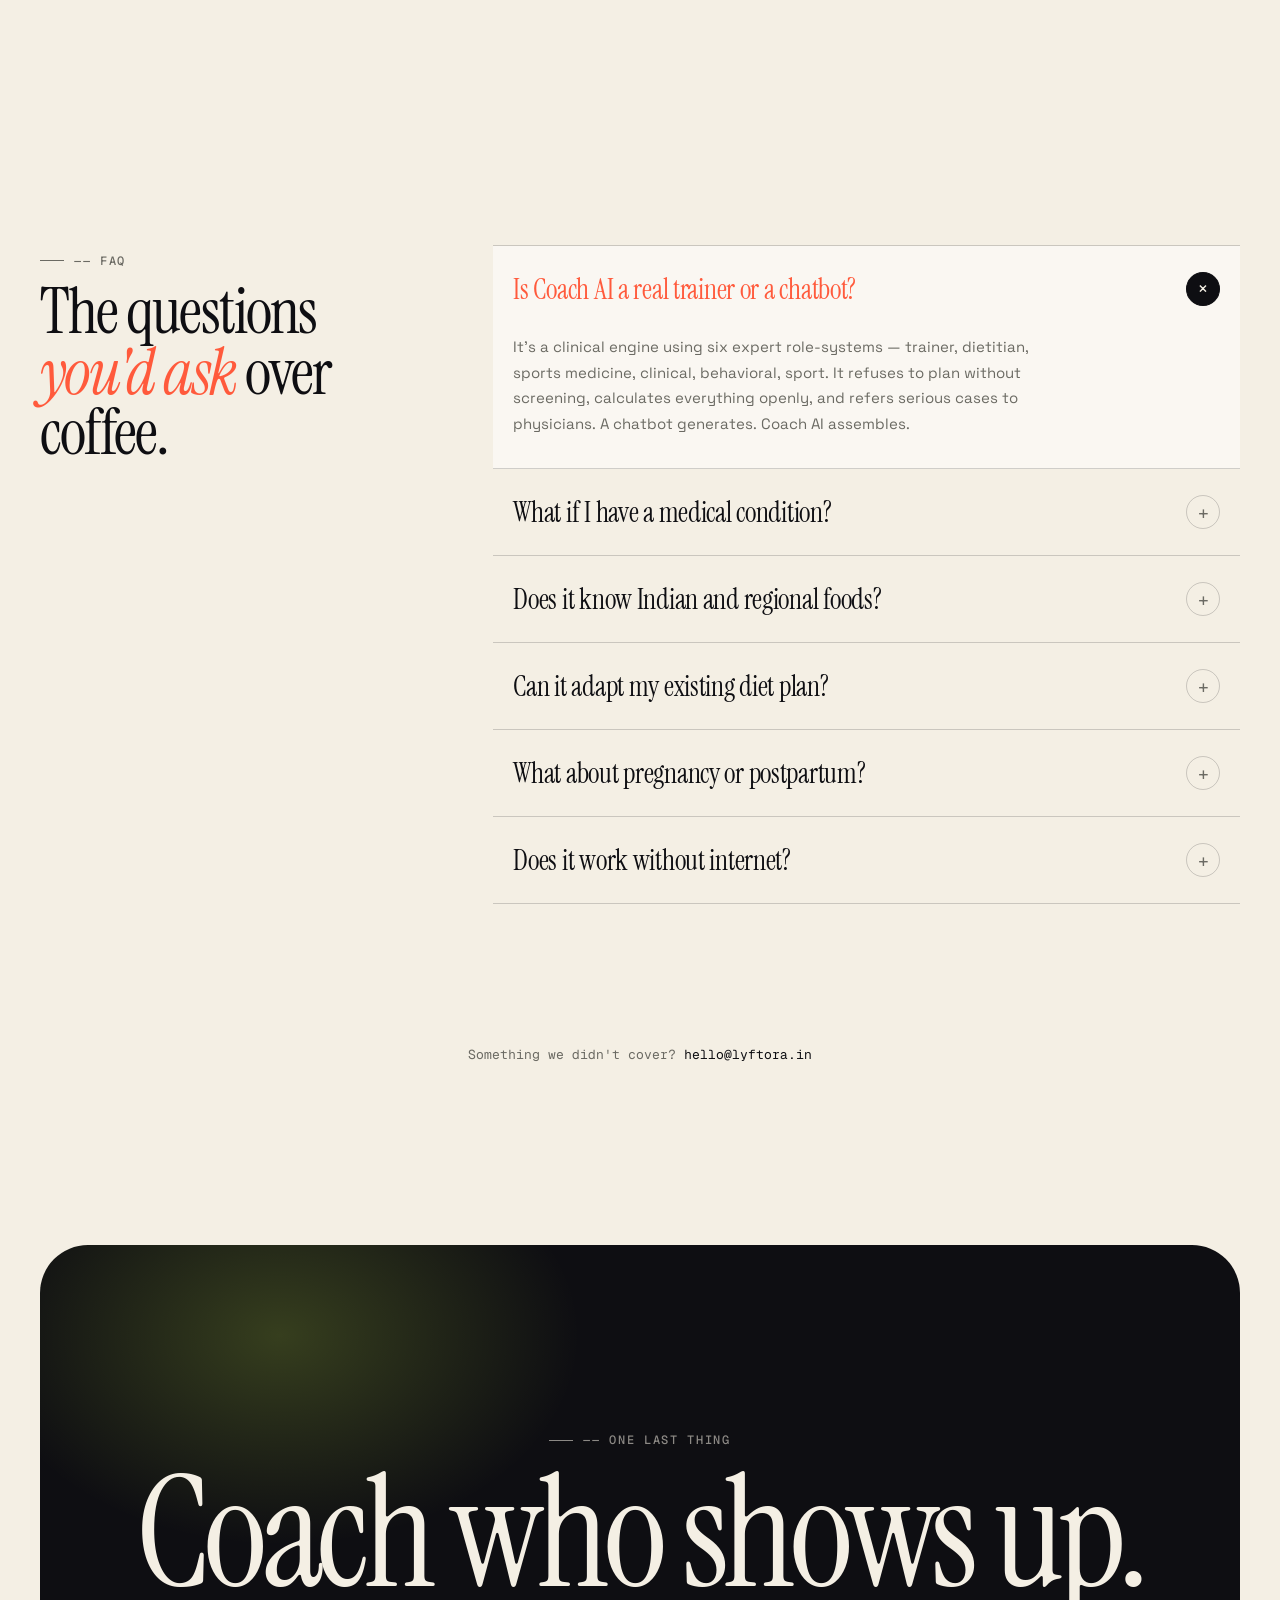
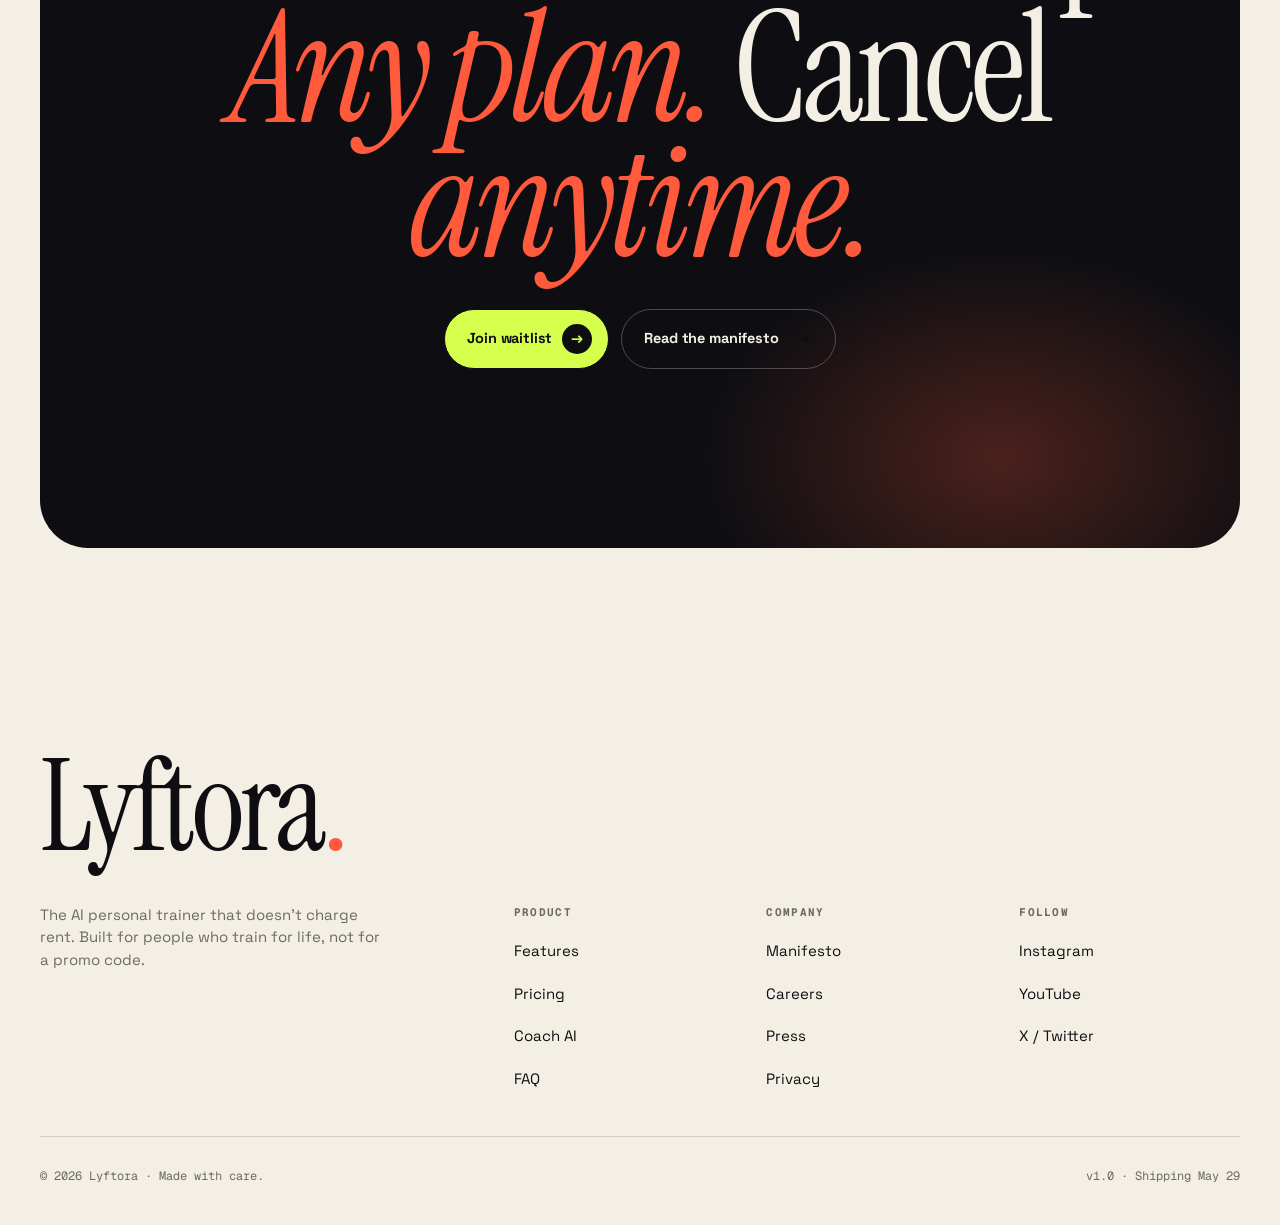
==== commit 63448dcc: "feat(coach-ai): replace price chart with features comparison for pre-launch Co-Authored-By: Claude O" ====
--- a/lyftora-coach-ai.html
+++ b/lyftora-coach-ai.html
@@ -555,50 +555,52 @@
   </div>
 </section>
 
-<!-- PRICE CHART -->
-<section class="sec" id="pricing-compare" aria-label="Price comparison">
-  <div class="container">
-    <div class="pchart-wrap reveal">
-      <div class="pchart-side">
-        <span class="kicker">—— 5 years, one chart</span>
-        <h3 style="margin-top:14px">Same problem. <em>Different math.</em></h3>
-        <p>Five years of a personal trainer buys a small car. Five years of Coach AI Pro costs less than two months with a human trainer.</p>
-        <div class="pchart-key">
-          <div><span class="sw" style="background:var(--coral)"></span><span class="nm">Personal trainer · ₹6k/mo</span><span class="v">₹3,60,000</span></div>
-          <div><span class="sw" style="background:#FF9E5C"></span><span class="nm">Other fitness apps</span><span class="v">₹1,77,000</span></div>
-          <div><span class="sw" style="background:var(--violet)"></span><span class="nm">Chatbot subscriptions</span><span class="v">₹1,20,000</span></div>
-          <div class="winner"><span class="sw" style="background:var(--lime)"></span><span class="nm">Lyftora Coach AI Pro</span><span class="v">₹17,940 · 5 yrs</span></div>
-        </div>
-      </div>
-      <div class="pchart" id="pchart">
-        <svg viewBox="0 0 700 400" preserveAspectRatio="none">
-          <g class="gx">
-            <line x1="0" y1="80"  x2="700" y2="80"/>
-            <line x1="0" y1="160" x2="700" y2="160"/>
-            <line x1="0" y1="240" x2="700" y2="240"/>
-            <line x1="0" y1="320" x2="700" y2="320"/>
-          </g>
-          <g class="ax">
-            <text x="0"   y="395">YEAR 1</text>
-            <text x="175" y="395">YEAR 2</text>
-            <text x="350" y="395">YEAR 3</text>
-            <text x="525" y="395">YEAR 4</text>
-            <text x="680" y="395" text-anchor="end">YEAR 5</text>
-            <text x="0" y="75" class="annot w">₹ SPEND</text>
-          </g>
-          <!-- Personal trainer: steep line up -->
-          <path class="line l1" d="M0,330 L175,260 L350,190 L525,120 L700,50"/>
-          <!-- Other apps -->
-          <path class="line l2" d="M0,330 L175,298 L350,262 L525,232 L700,198"/>
-          <!-- Chatbot subs -->
-          <path class="line l3" d="M0,330 L175,305 L350,280 L525,255 L700,230"/>
-          <!-- Lyftora flat -->
-          <path class="line lw" d="M0,330 L175,328 L350,326 L525,326 L700,326"/>
-          <text x="680" y="46"  class="annot" text-anchor="end">TRAINER</text>
-          <text x="680" y="194" class="annot" text-anchor="end">APPS</text>
-          <text x="680" y="226" class="annot" text-anchor="end">CHATBOTS</text>
-          <text x="680" y="320" class="annot w" text-anchor="end">LYFTORA · ₹299/MO</text>
-        </svg>
+<!-- FEATURES COMPARISON (replaces price chart for pre-launch) -->
+<section class="sec" id="vs" aria-label="How Lyftora compares">
+  <div class="container">
+    <div class="vs-wrap reveal">
+      <div class="vs-head">
+        <span class="kicker">—— Same problem. <em>Different approach.</em></span>
+        <h3 style="margin-top:14px">Why we <em>built it.</em></h3>
+        <p>Trainers, apps, and chatbots each solve a slice. Coach AI carries the whole room.</p>
+      </div>
+      <div class="vs-grid">
+        <div class="vs-col">
+          <h4 class="vs-col-h">Personal trainer</h4>
+          <ul class="vs-list">
+            <li><span class="vs-glyph">✓</span> Human, in the room</li>
+            <li><span class="vs-glyph">—</span> Schedule-bound</li>
+            <li><span class="vs-glyph">—</span> No medical baseline</li>
+            <li><span class="vs-glyph">—</span> No math shown</li>
+          </ul>
+        </div>
+        <div class="vs-col">
+          <h4 class="vs-col-h">Other fitness apps</h4>
+          <ul class="vs-list">
+            <li><span class="vs-glyph">✓</span> Always available</li>
+            <li><span class="vs-glyph">—</span> Generic plans</li>
+            <li><span class="vs-glyph">—</span> No medical screening</li>
+            <li><span class="vs-glyph">—</span> One template, every body</li>
+          </ul>
+        </div>
+        <div class="vs-col">
+          <h4 class="vs-col-h">Chatbot subscriptions</h4>
+          <ul class="vs-list">
+            <li><span class="vs-glyph">✓</span> Conversational</li>
+            <li><span class="vs-glyph">—</span> Generates, doesn't calculate</li>
+            <li><span class="vs-glyph">—</span> No refusals policy</li>
+            <li><span class="vs-glyph">—</span> No follow-through</li>
+          </ul>
+        </div>
+        <div class="vs-col vs-col-win">
+          <h4 class="vs-col-h">Lyftora Coach AI</h4>
+          <ul class="vs-list">
+            <li><span class="vs-glyph">✓</span> Six experts in one</li>
+            <li><span class="vs-glyph">✓</span> Medical screening required</li>
+            <li><span class="vs-glyph">✓</span> Open math, every number</li>
+            <li><span class="vs-glyph">✓</span> Refuses when it should</li>
+          </ul>
+        </div>
       </div>
     </div>
   </div>
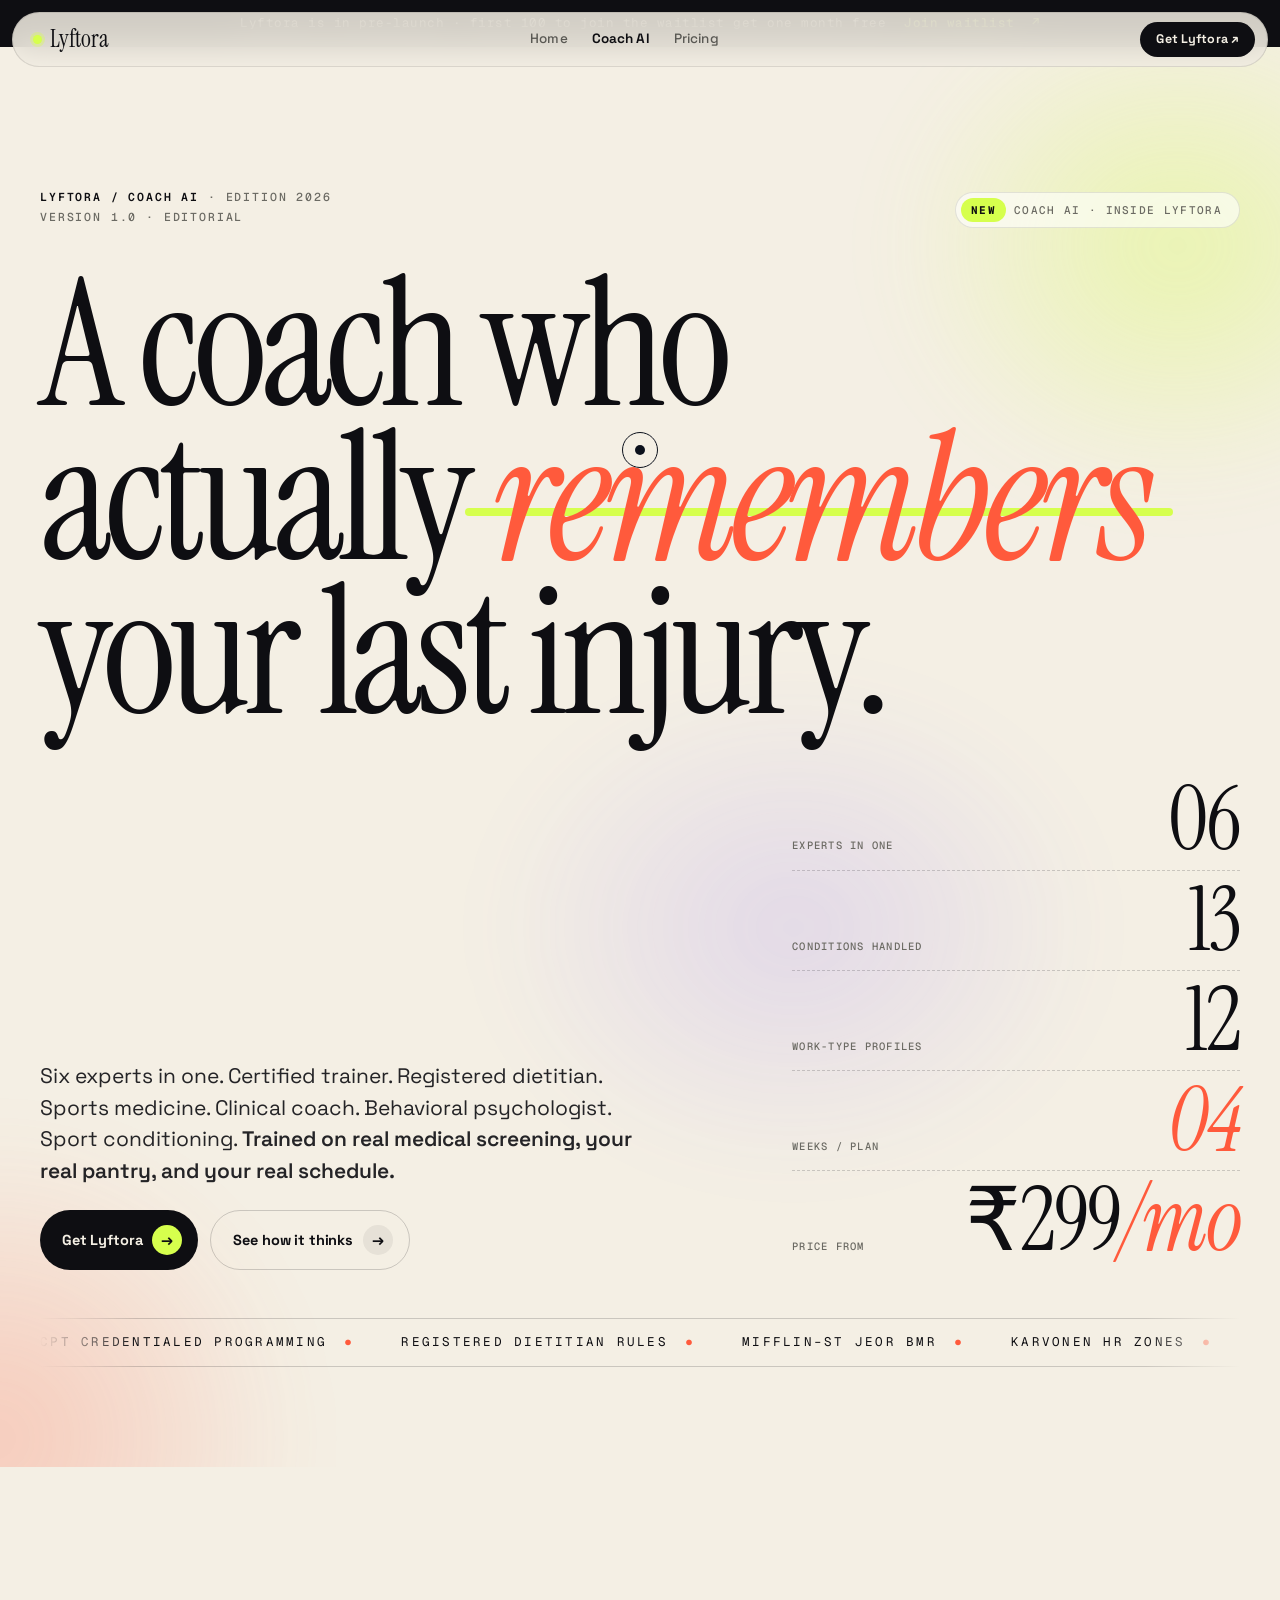
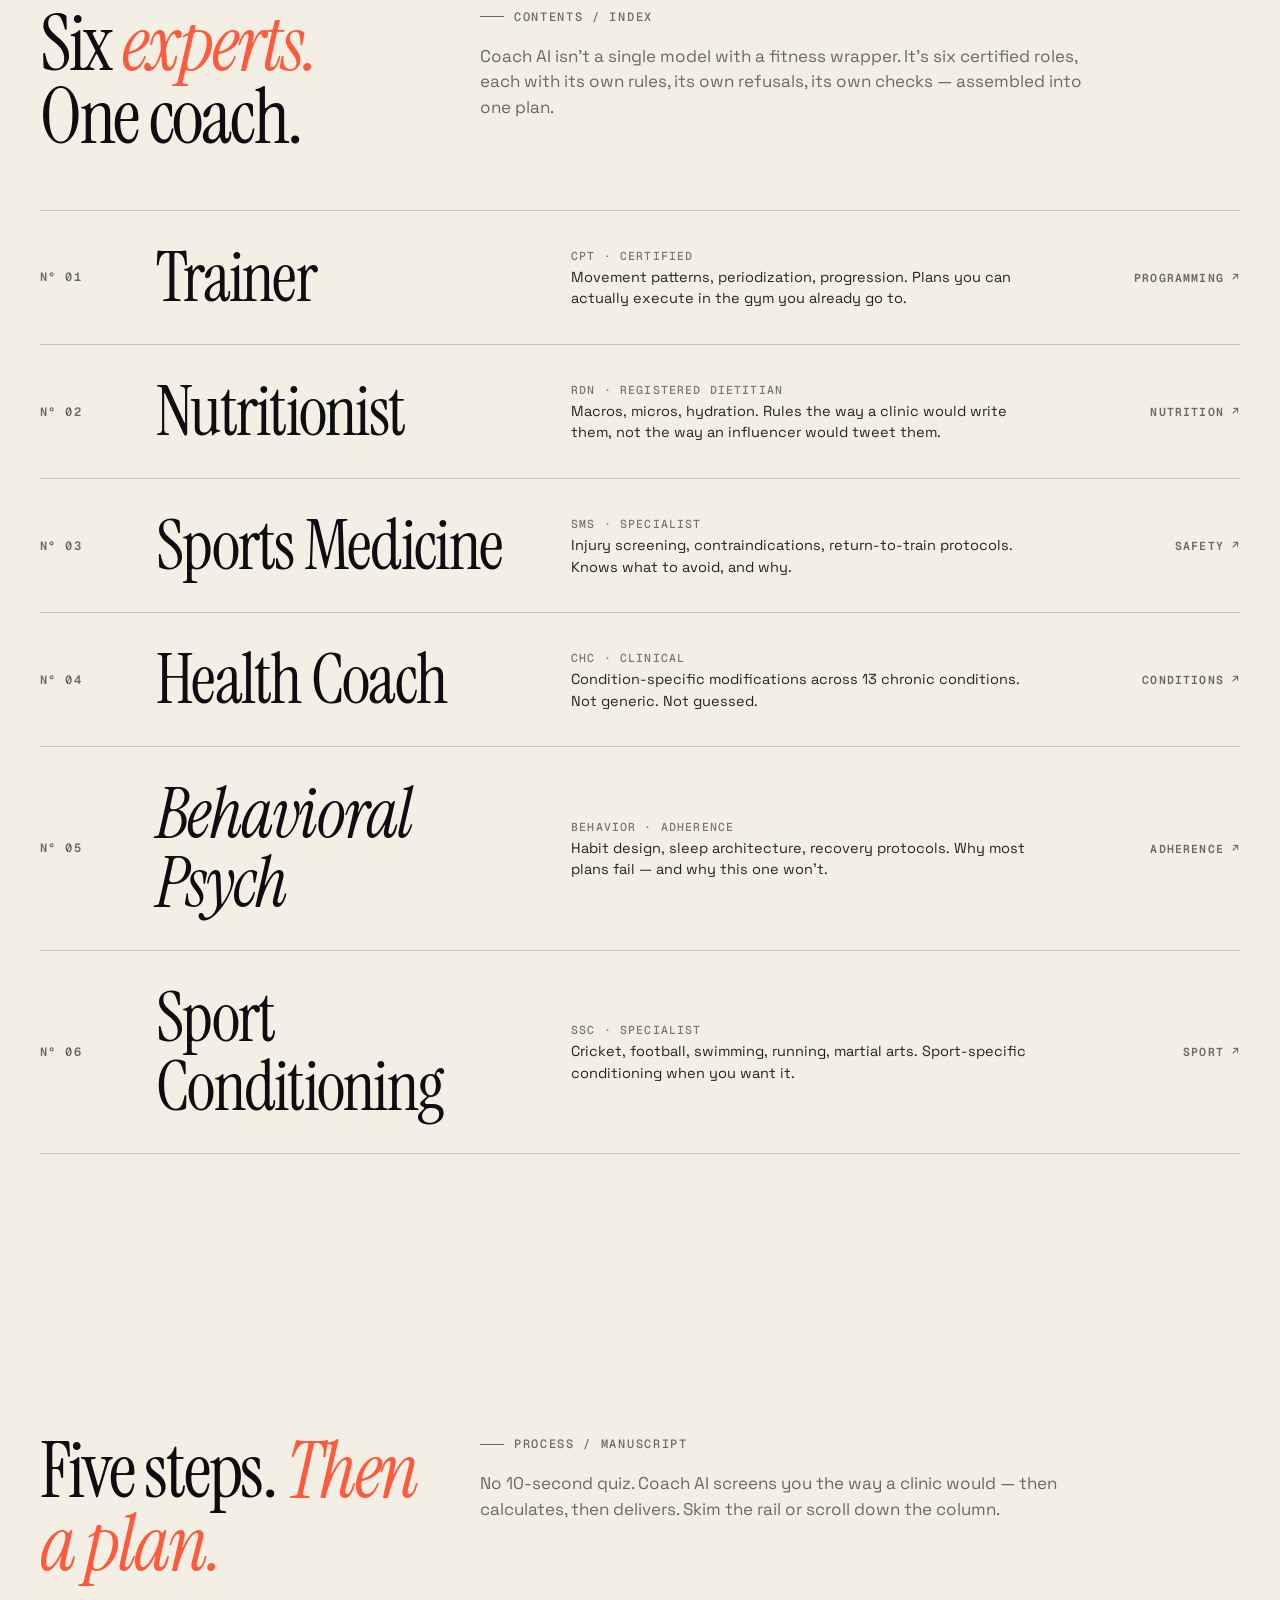
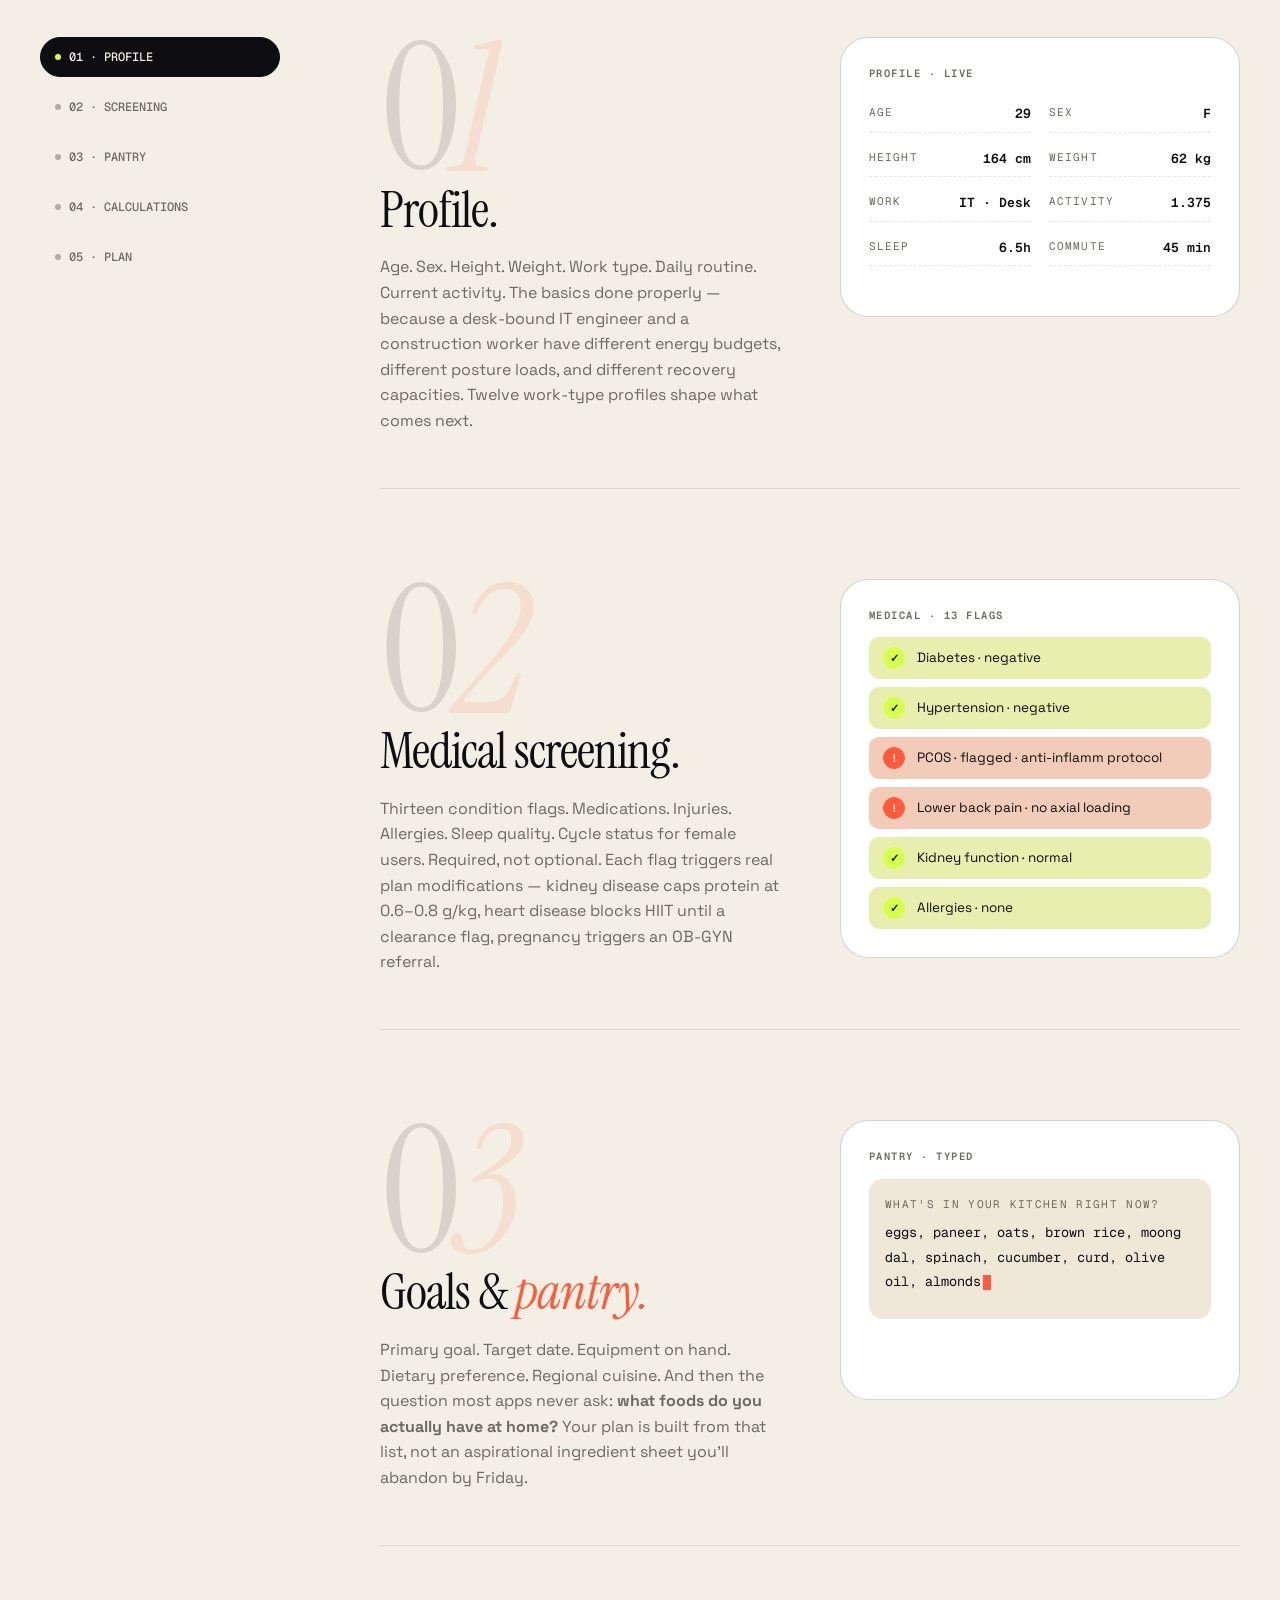
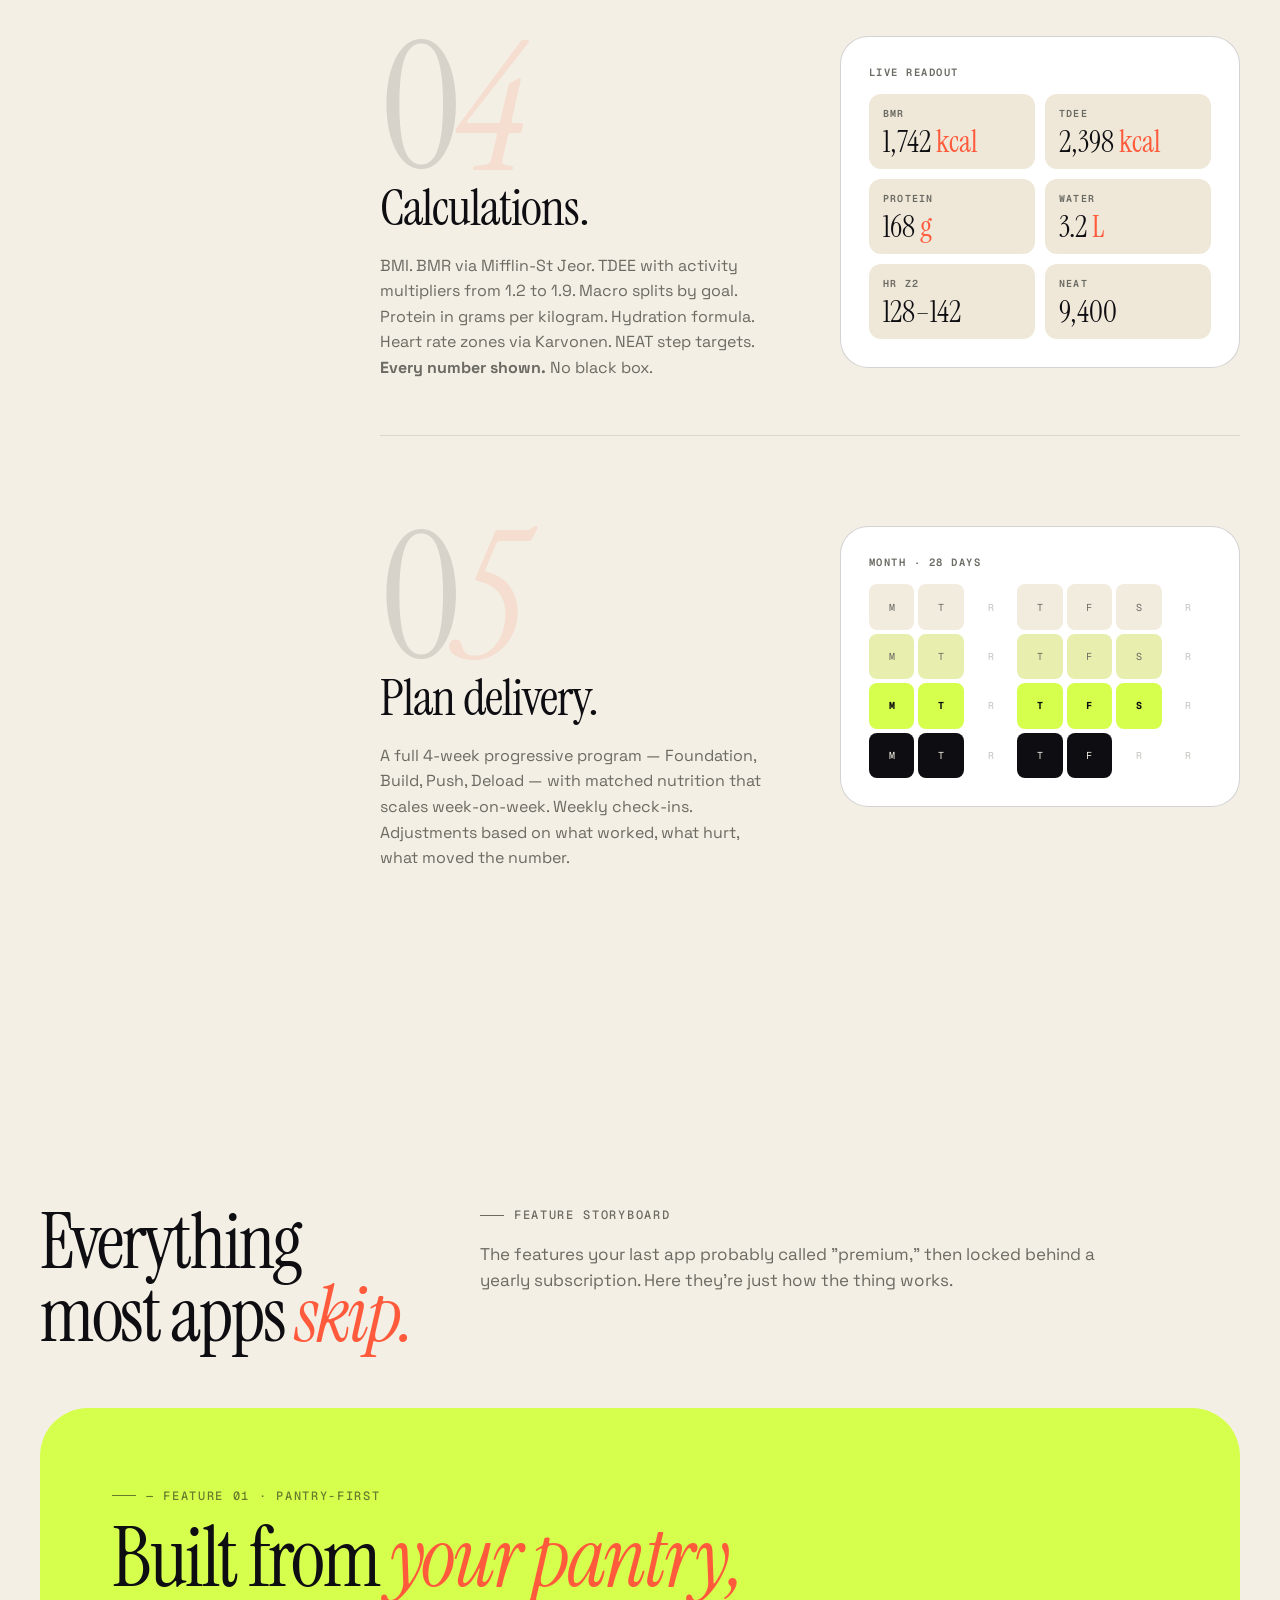
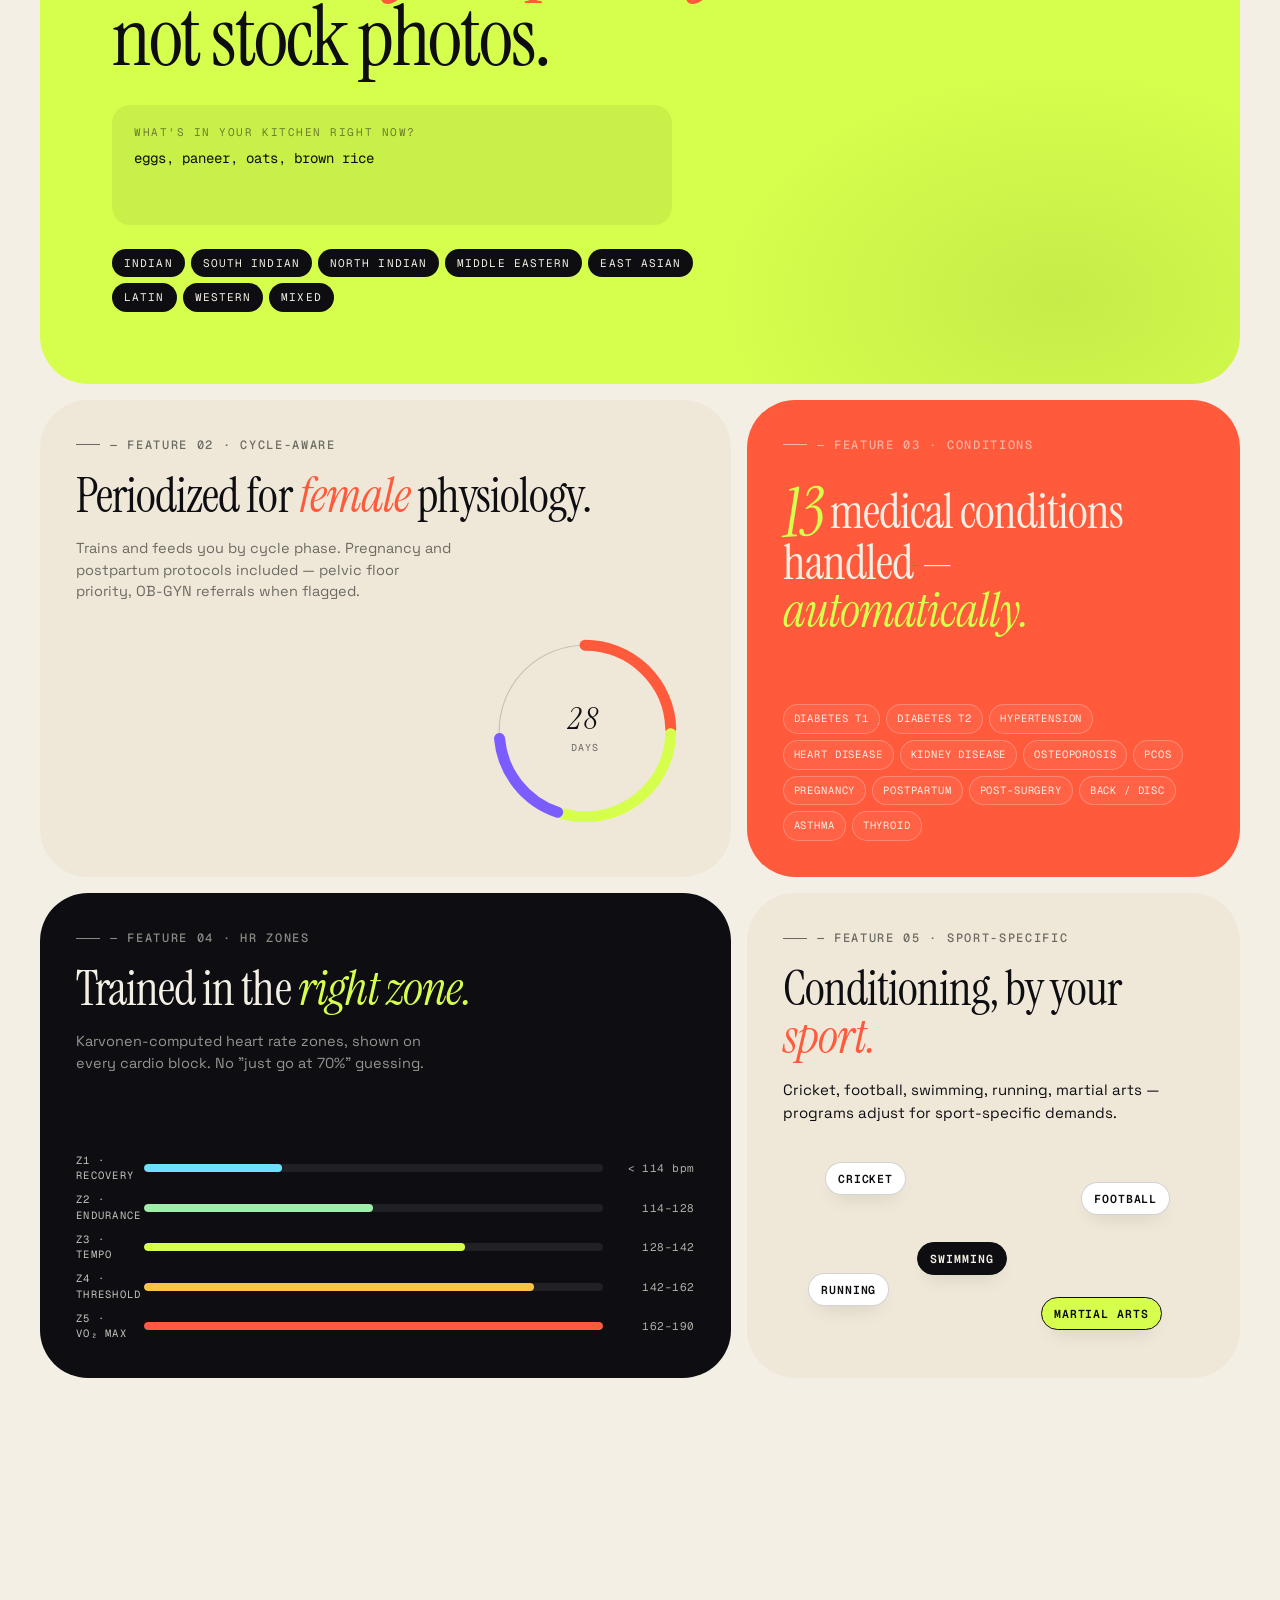
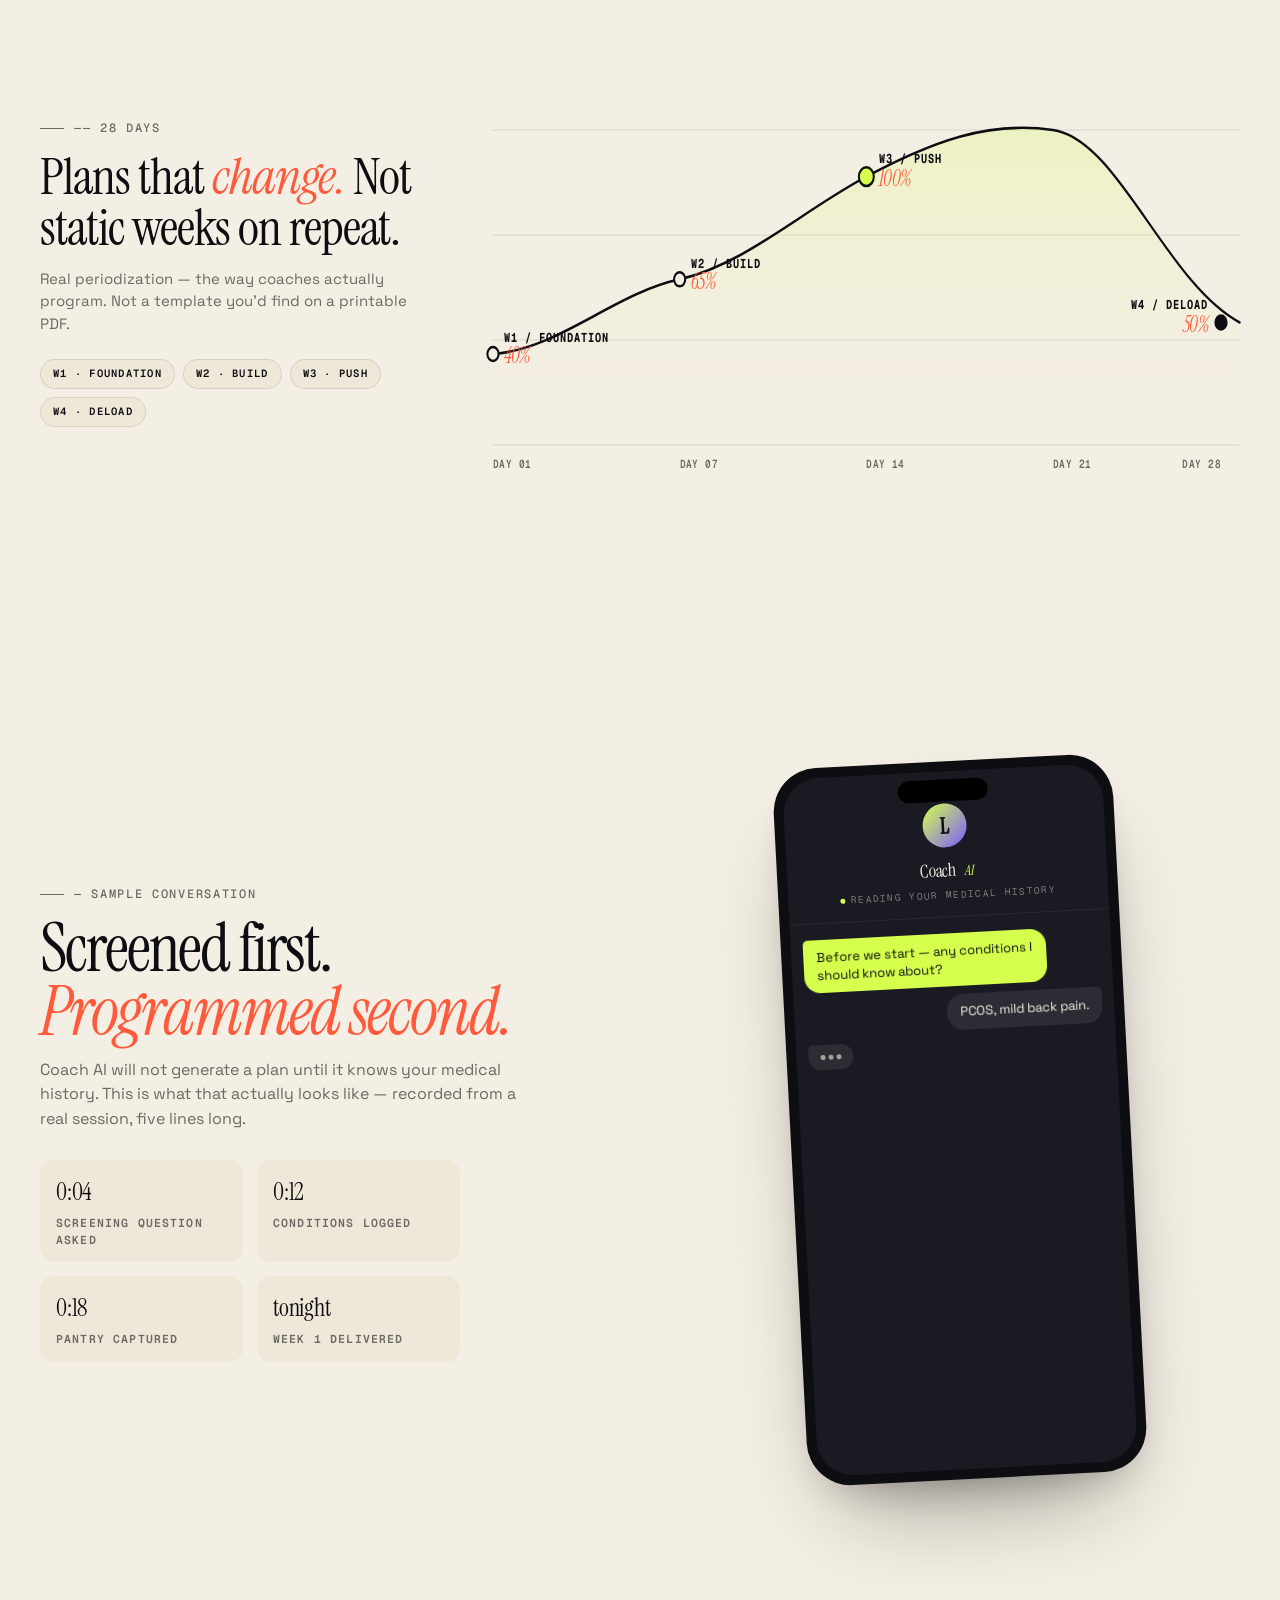
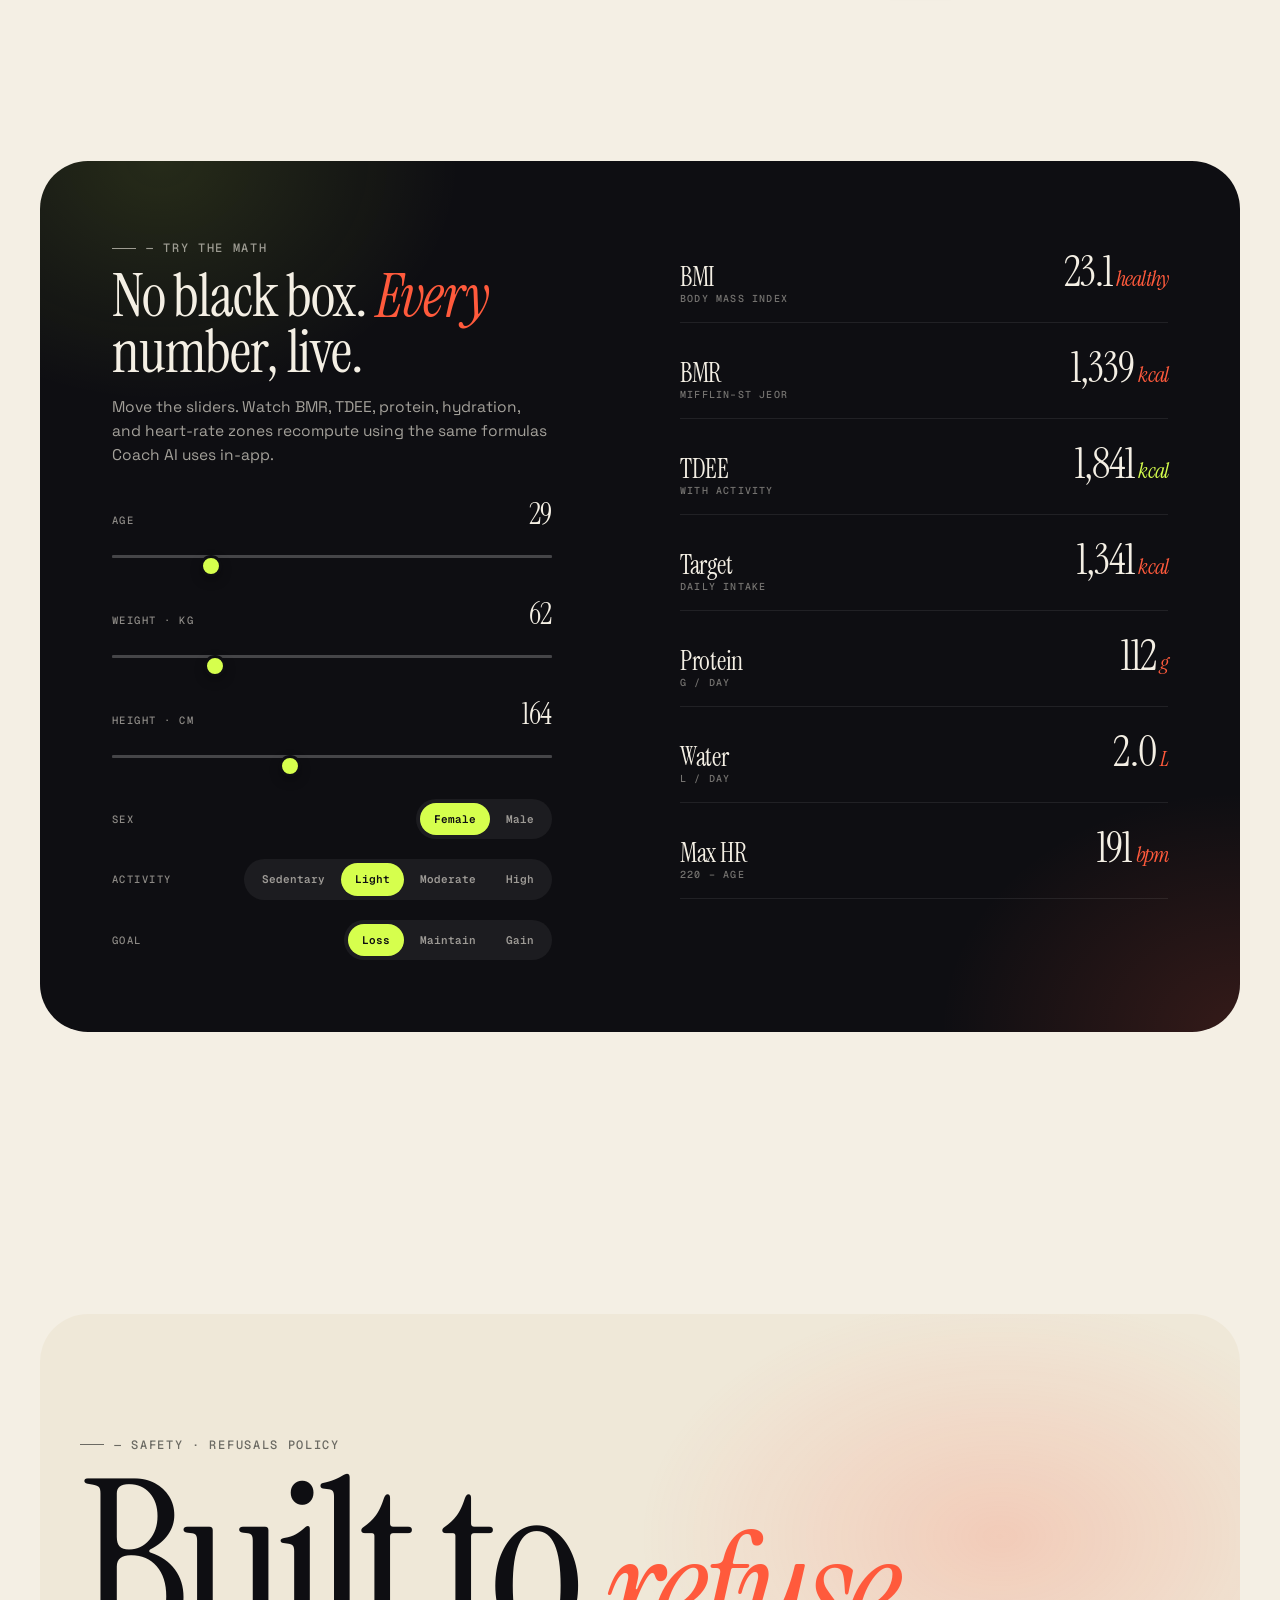
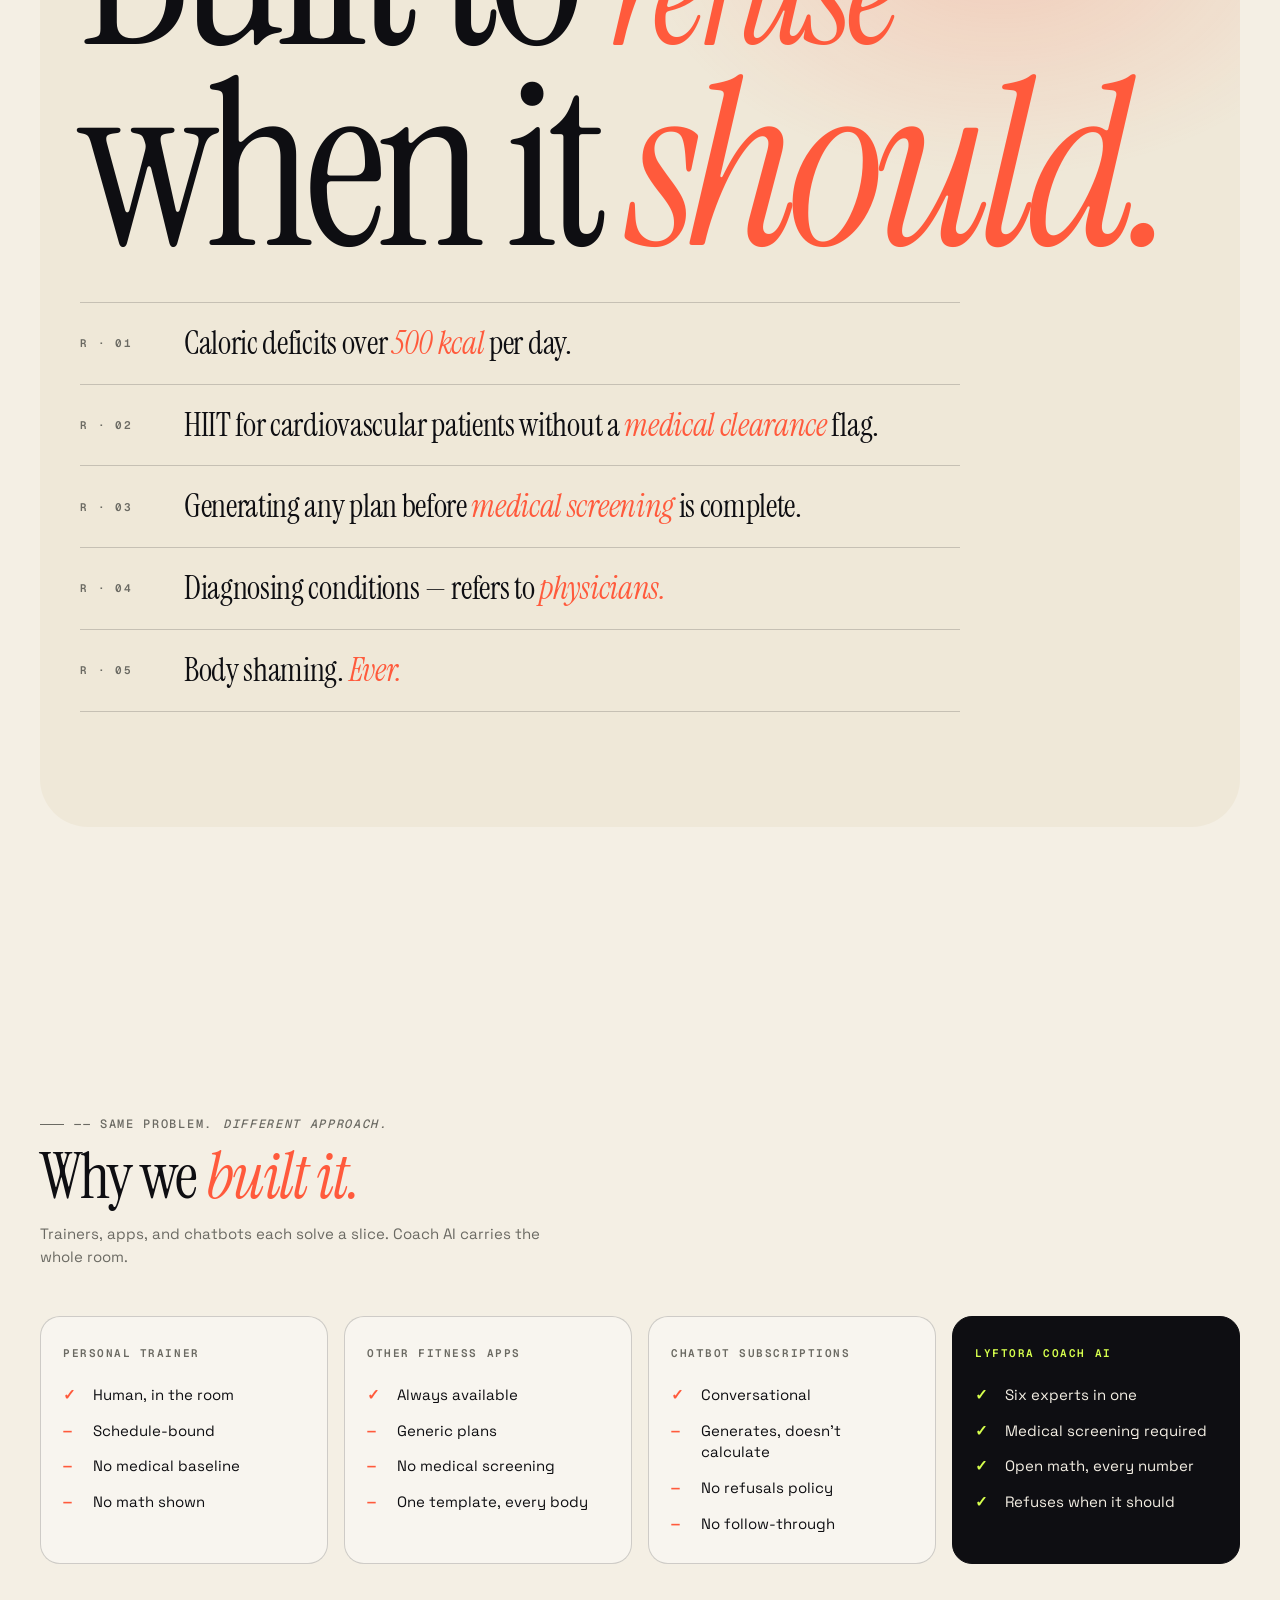
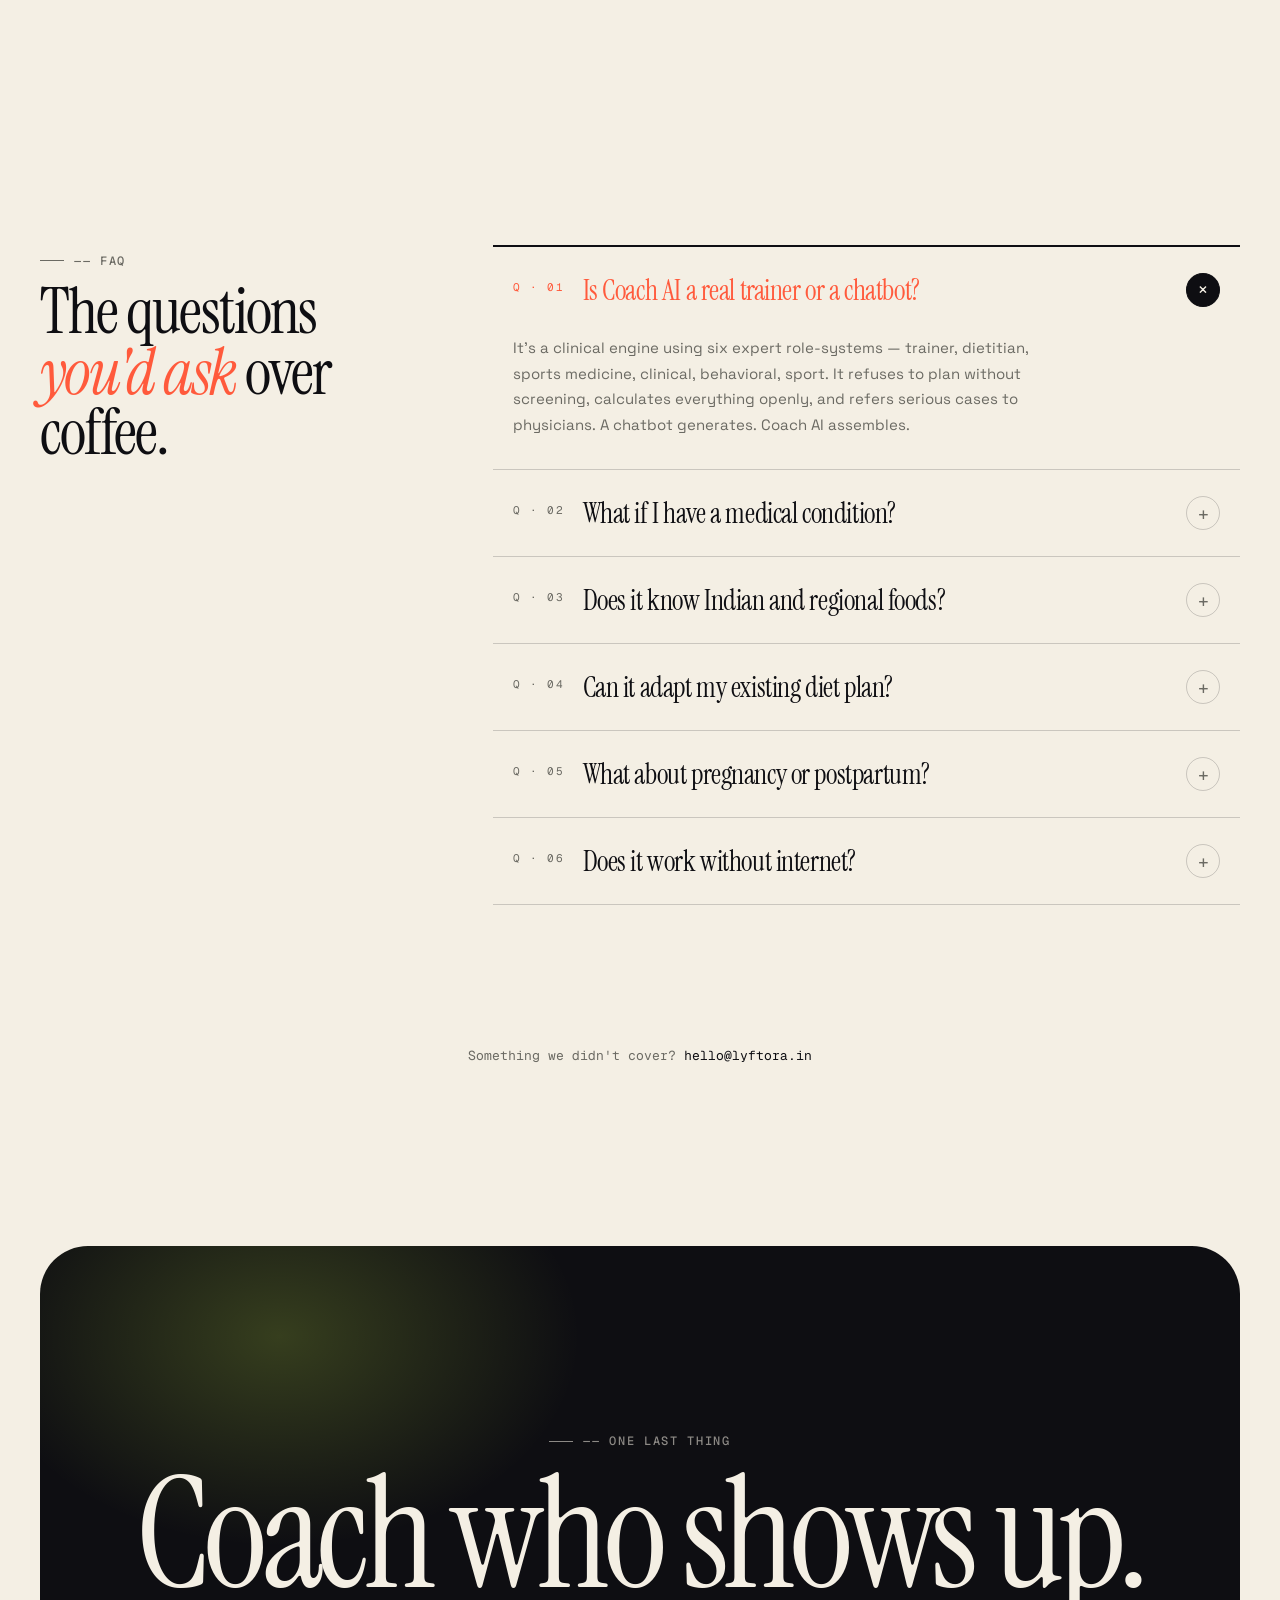
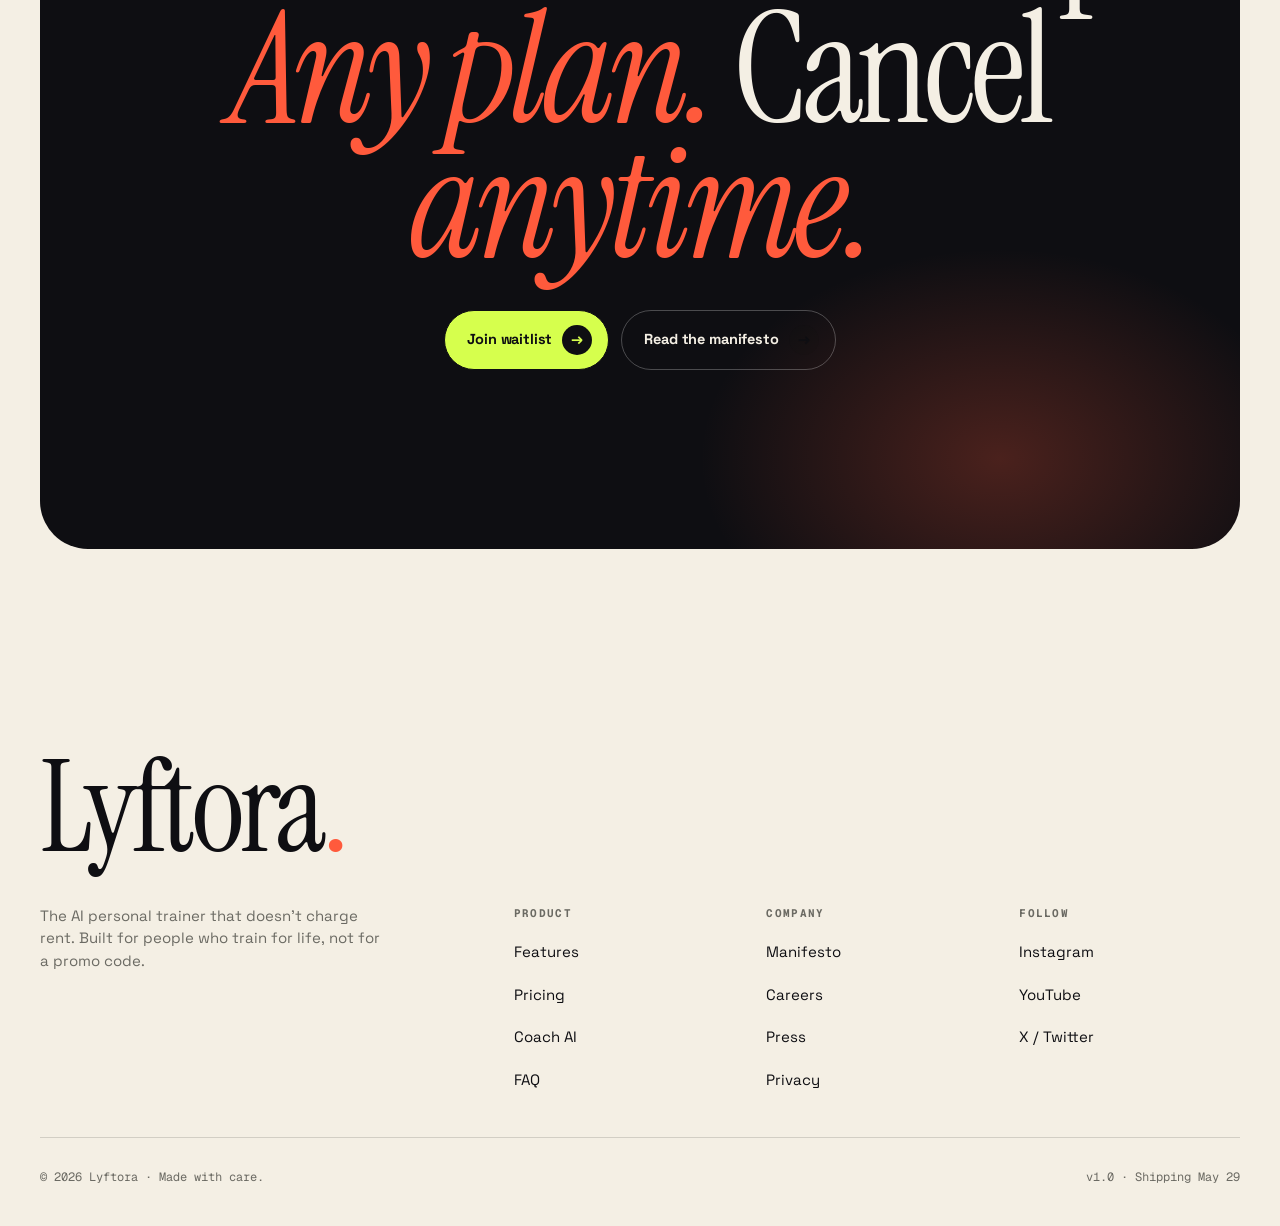
==== commit 8b28c507: "feat(coach-ai): add Q meta tags to FAQ summaries Co-Authored-By: Claude Opus 4.7 (1M context) <norep" ====
--- a/lyftora-coach-ai.html
+++ b/lyftora-coach-ai.html
@@ -616,27 +616,27 @@
       </div>
       <div class="faqs">
         <details class="faq" open>
-          <summary>Is Coach AI a real trainer or a chatbot?<span class="icn" aria-hidden="true">+</span></summary>
+          <summary><span class="q-n">Q · 01</span><span class="q-t">Is Coach AI a real trainer or a chatbot?</span><span class="icn" aria-hidden="true">+</span></summary>
           <div class="a">It's a clinical engine using six expert role-systems — trainer, dietitian, sports medicine, clinical, behavioral, sport. It refuses to plan without screening, calculates everything openly, and refers serious cases to physicians. A chatbot generates. Coach AI assembles.</div>
         </details>
         <details class="faq">
-          <summary>What if I have a medical condition?<span class="icn" aria-hidden="true">+</span></summary>
+          <summary><span class="q-n">Q · 02</span><span class="q-t">What if I have a medical condition?</span><span class="icn" aria-hidden="true">+</span></summary>
           <div class="a">Tell it. Thirteen conditions are handled with automatic plan modifications. Kidney disease caps protein at 0.6–0.8 g/kg. Heart disease blocks HIIT until a clearance flag. Pregnancy triggers OB-GYN referral. Each rule is visible in the plan. For clinical questions, reach us at <a href="mailto:support@lyftora.in">support@lyftora.in</a>.</div>
         </details>
         <details class="faq">
-          <summary>Does it know Indian and regional foods?<span class="icn" aria-hidden="true">+</span></summary>
+          <summary><span class="q-n">Q · 03</span><span class="q-t">Does it know Indian and regional foods?</span><span class="icn" aria-hidden="true">+</span></summary>
           <div class="a">Yes — Indian, South Indian, North Indian, Middle Eastern, East Asian, Latin, Western, Mixed. Plans are built from your real pantry, in your real cuisine, at your real budget tier.</div>
         </details>
         <details class="faq">
-          <summary>Can it adapt my existing diet plan?<span class="icn" aria-hidden="true">+</span></summary>
+          <summary><span class="q-n">Q · 04</span><span class="q-t">Can it adapt my existing diet plan?</span><span class="icn" aria-hidden="true">+</span></summary>
           <div class="a">Yes. Share your current plan — Coach AI reviews it for macro balance, calorie accuracy, and gaps, then refines rather than replaces. It respects the work you've already put in.</div>
         </details>
         <details class="faq">
-          <summary>What about pregnancy or postpartum?<span class="icn" aria-hidden="true">+</span></summary>
+          <summary><span class="q-n">Q · 05</span><span class="q-t">What about pregnancy or postpartum?</span><span class="icn" aria-hidden="true">+</span></summary>
           <div class="a">Pregnancy triggers an OB-GYN referral — no training programmed without clearance. Postpartum under six months prioritizes pelvic floor and gradual reconditioning.</div>
         </details>
         <details class="faq">
-          <summary>Does it work without internet?<span class="icn" aria-hidden="true">+</span></summary>
+          <summary><span class="q-n">Q · 06</span><span class="q-t">Does it work without internet?</span><span class="icn" aria-hidden="true">+</span></summary>
           <div class="a">Yes. Plans, calculations, and history live on your device. Train, log, and review without a single bar of signal.</div>
         </details>
       </div>
--- a/css/coach-ai.css
+++ b/css/coach-ai.css
@@ -1321,60 +1321,6 @@
 .refuse .desc { font-family: var(--serif); font-size: clamp(22px, 2.6vw, 32px); font-weight: 400; letter-spacing: -.01em; line-height: 1.15; }
 .refuse .desc em { font-style: italic; color: var(--coral); }
 
-/* ── PRICE CHART ── */
-.pchart-wrap {
-  display: grid;
-  grid-template-columns: 1fr;
-  gap: 40px;
-  align-items: start;
-}
-@media (min-width: 900px) { .pchart-wrap { grid-template-columns: 1fr 1.4fr; gap: 80px; } }
-.pchart-side h3 {
-  font-family: var(--serif);
-  font-weight: 400;
-  font-size: clamp(36px, 5vw, 72px);
-  line-height: .95;
-  letter-spacing: -.03em;
-}
-.pchart-side h3 em { font-style: italic; color: var(--coral); }
-.pchart-side p { margin-top: 14px; color: var(--muted); font-size: 15.5px; line-height: 1.55; max-width: 42ch; }
-.pchart-key { display: flex; flex-direction: column; gap: 10px; margin-top: 28px; }
-.pchart-key div {
-  display: grid;
-  grid-template-columns: 16px 1fr auto;
-  gap: 12px;
-  align-items: center;
-  padding: 10px 0;
-  border-bottom: 1px dashed var(--line);
-}
-.pchart-key .sw { width: 14px; height: 14px; border-radius: 4px; }
-.pchart-key .nm { font-family: var(--serif); font-size: 20px; letter-spacing: -.01em; }
-.pchart-key .v { font-family: var(--mono); font-size: 12px; color: var(--muted); text-align: end; letter-spacing: .04em; }
-.pchart-key .winner .nm { color: var(--coral); font-style: italic; }
-
-.pchart {
-  aspect-ratio: 5/3;
-  background: var(--ink);
-  border-radius: var(--r-xl);
-  padding: 32px;
-  position: relative;
-  overflow: hidden;
-  color: var(--cream);
-}
-.pchart svg { width: 100%; height: 100%; }
-.pchart .gx line { stroke: rgba(255, 255, 255, .06); }
-.pchart .ax text { font-family: var(--mono); font-size: 10px; letter-spacing: .1em; text-transform: uppercase; fill: rgba(244, 239, 228, .5); font-weight: 500; }
-.pchart .line { fill: none; stroke-width: 2.4; stroke-linecap: round; stroke-linejoin: round; }
-.pchart .l1 { stroke: var(--coral); }
-.pchart .l2 { stroke: #FF9E5C; }
-.pchart .l3 { stroke: var(--violet); }
-.pchart .lw { stroke: var(--lime); stroke-width: 3; filter: drop-shadow(0 0 12px rgba(214, 255, 77, .6)); }
-.pchart .dot { fill: currentColor; }
-.pchart .annot { font-family: var(--mono); font-size: 10.5px; letter-spacing: .1em; text-transform: uppercase; fill: rgba(244, 239, 228, .7); font-weight: 600; }
-.pchart .annot.w { fill: var(--lime); }
-.pchart .line { stroke-dasharray: 1400; stroke-dashoffset: 1400; transition: stroke-dashoffset 1.6s cubic-bezier(.2, .8, .2, 1); }
-.pchart.in .line { stroke-dashoffset: 0; }
-
 /* ── FAQ ── */
 .faq-wrap {
   display: grid;
@@ -1391,9 +1337,8 @@
 }
 .faq-wrap h2 em { font-style: italic; color: var(--coral); }
 
-.faqs { display: flex; flex-direction: column; gap: 0; border-top: 1px solid var(--line-strong); }
+.faqs { display: flex; flex-direction: column; gap: 0; border-top: 2px solid var(--ink); }
 .faq { border-bottom: 1px solid var(--line-strong); transition: background .25s; }
-.faq[open] { background: color-mix(in srgb, #fff 50%, transparent); }
 .faq summary {
   padding: 26px 20px;
   list-style: none;
@@ -1405,11 +1350,23 @@
   font-family: var(--serif);
   font-size: clamp(22px, 2.4vw, 28px);
   font-weight: 400;
-  letter-spacing: -.01em;
+  letter-spacing: -.015em;
   line-height: 1.2;
 }
 .faq summary::-webkit-details-marker { display: none; }
 .faq[open] summary { color: var(--coral); }
+.faq .q-n {
+  font-family: var(--mono);
+  font-size: 11px;
+  letter-spacing: .14em;
+  text-transform: uppercase;
+  color: var(--muted);
+  flex: 0 0 auto;
+  align-self: flex-start;
+  padding-top: 8px;
+}
+.faq[open] .q-n { color: var(--coral); }
+.faq .q-t { flex: 1 1 auto; }
 .faq .icn {
   flex: 0 0 auto;
   width: 34px;
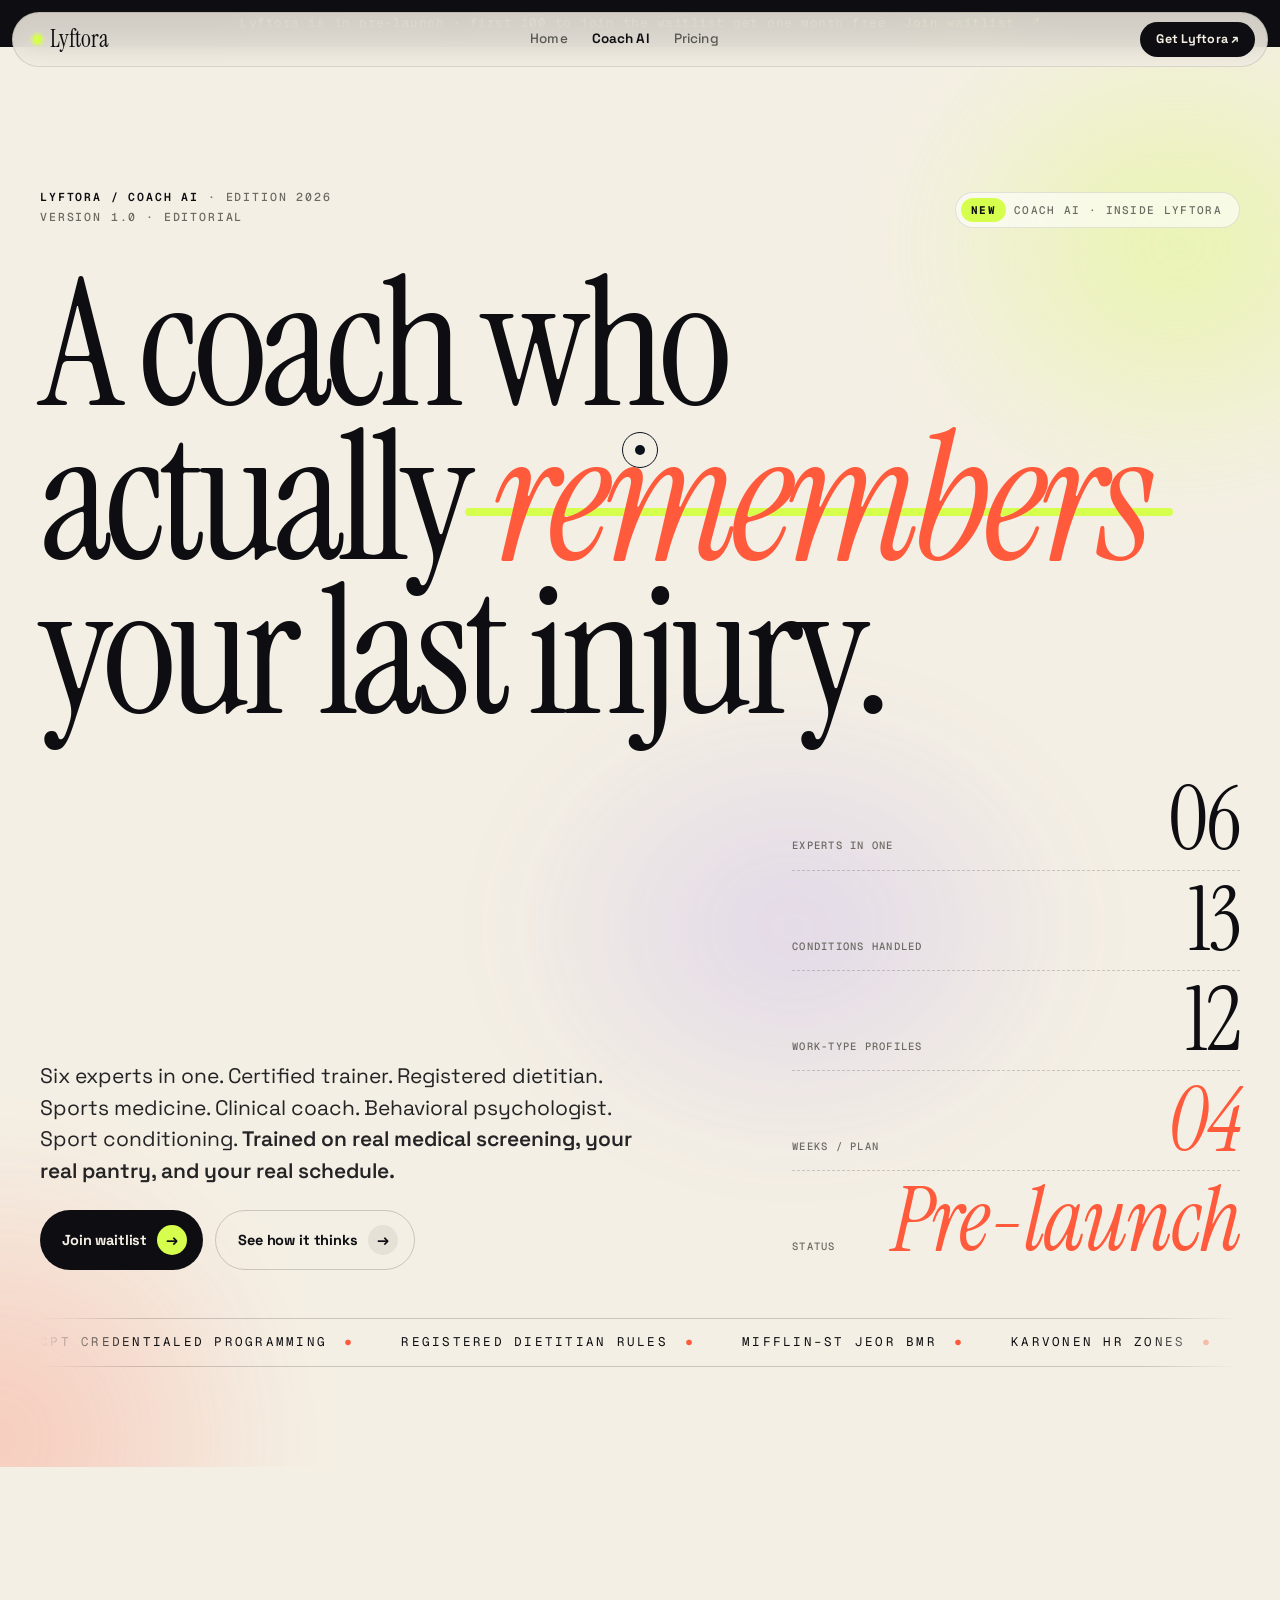
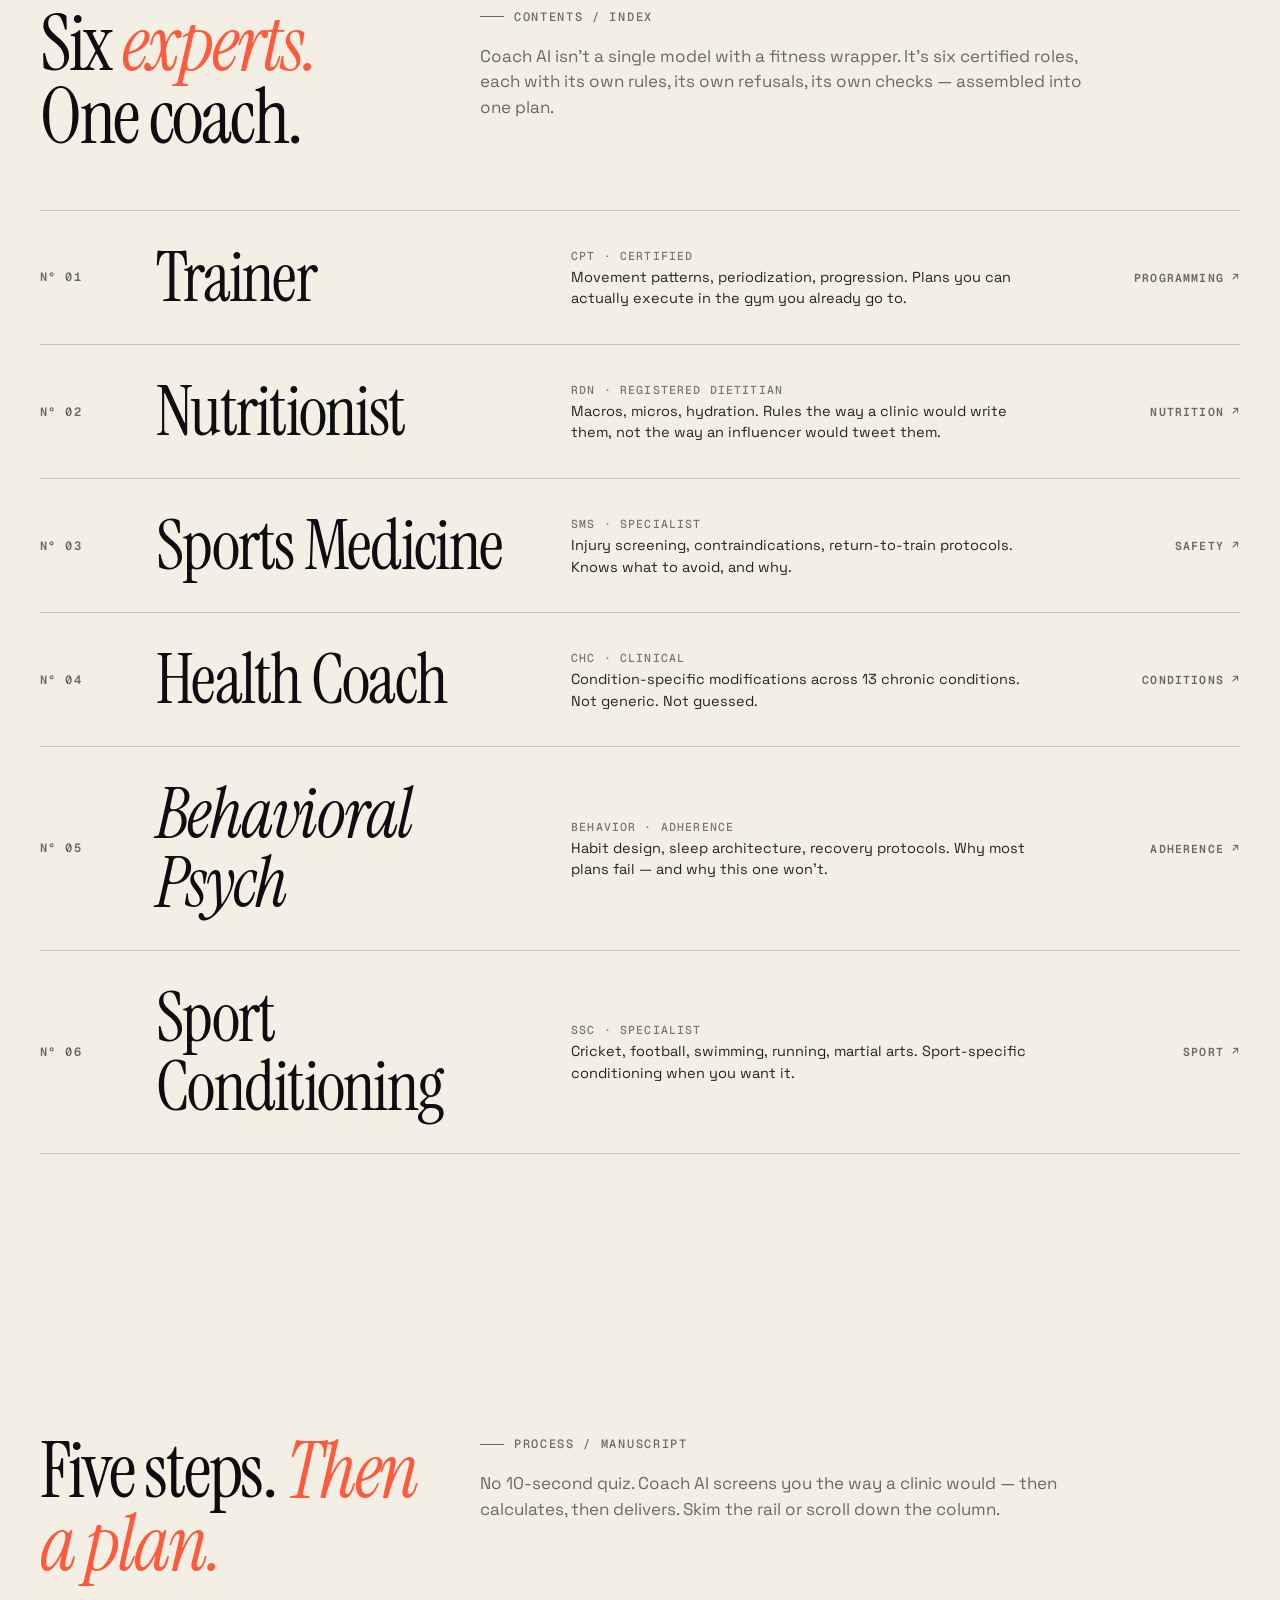
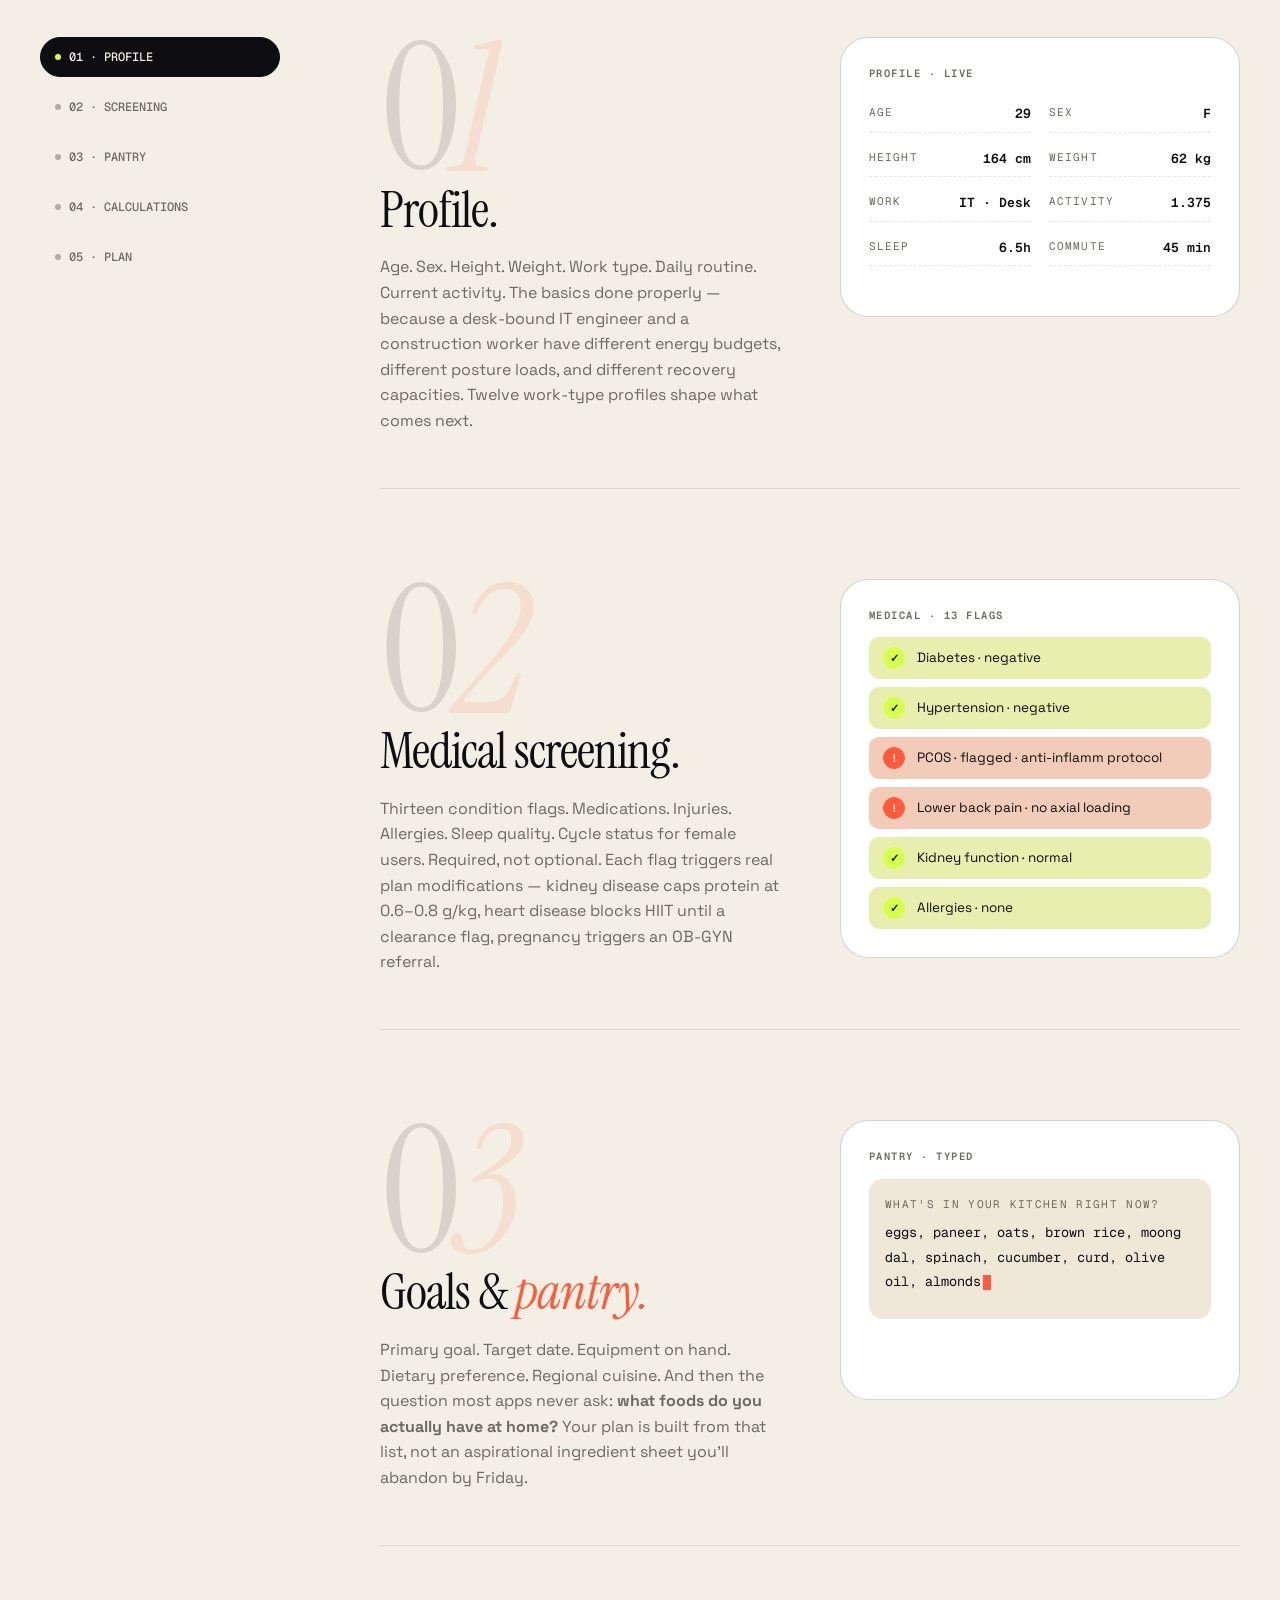
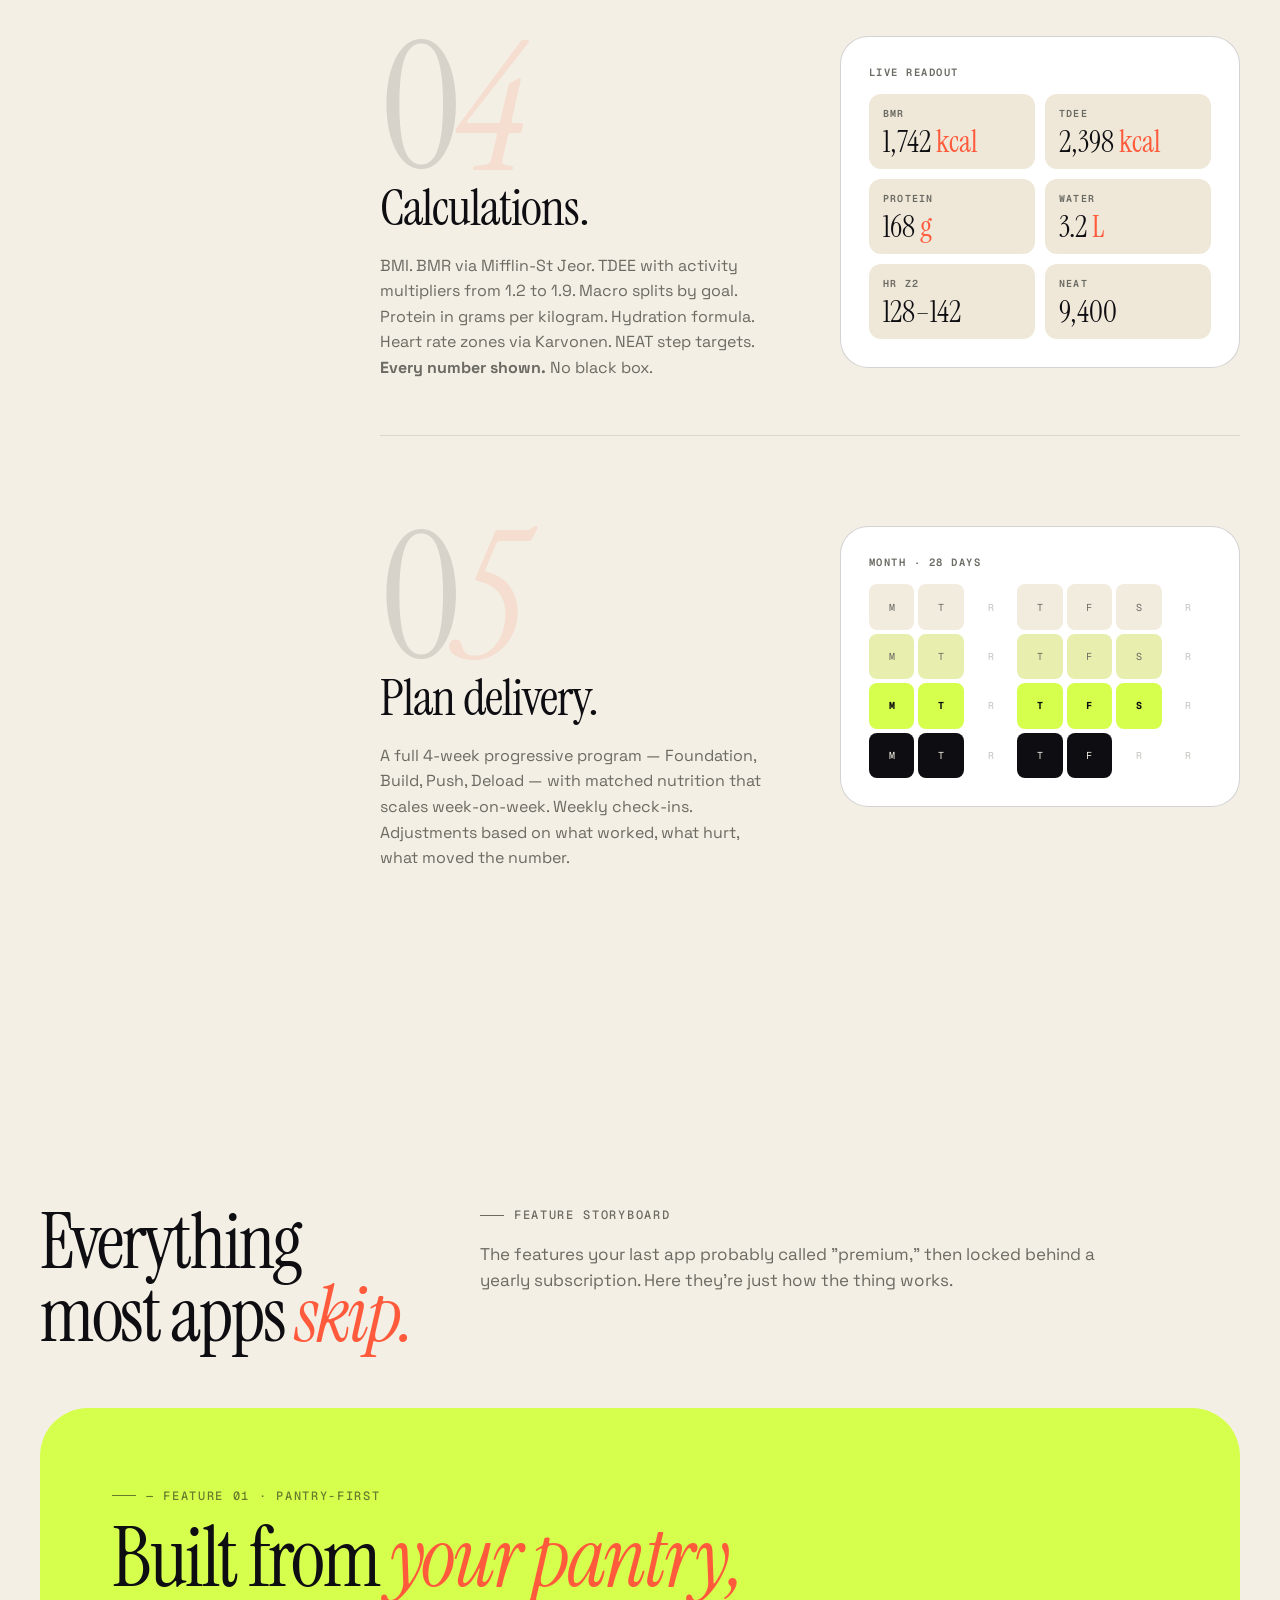
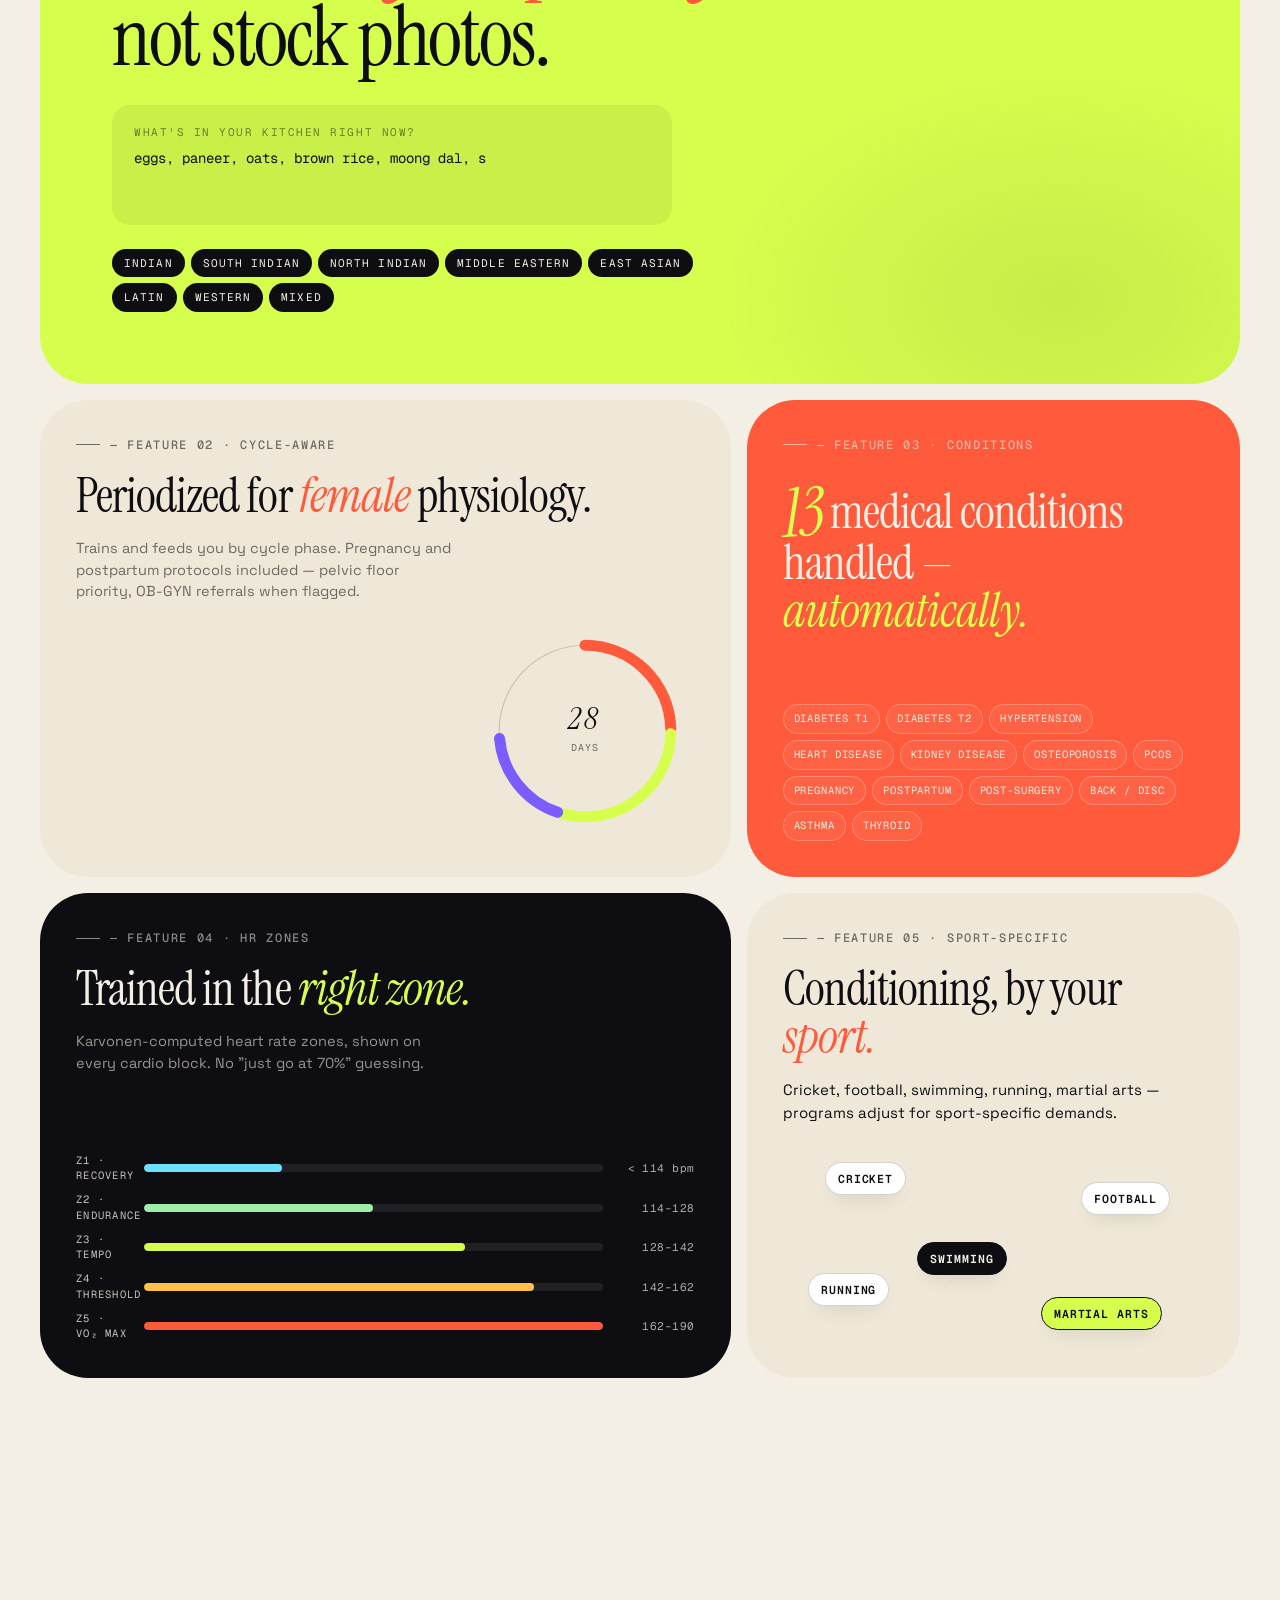
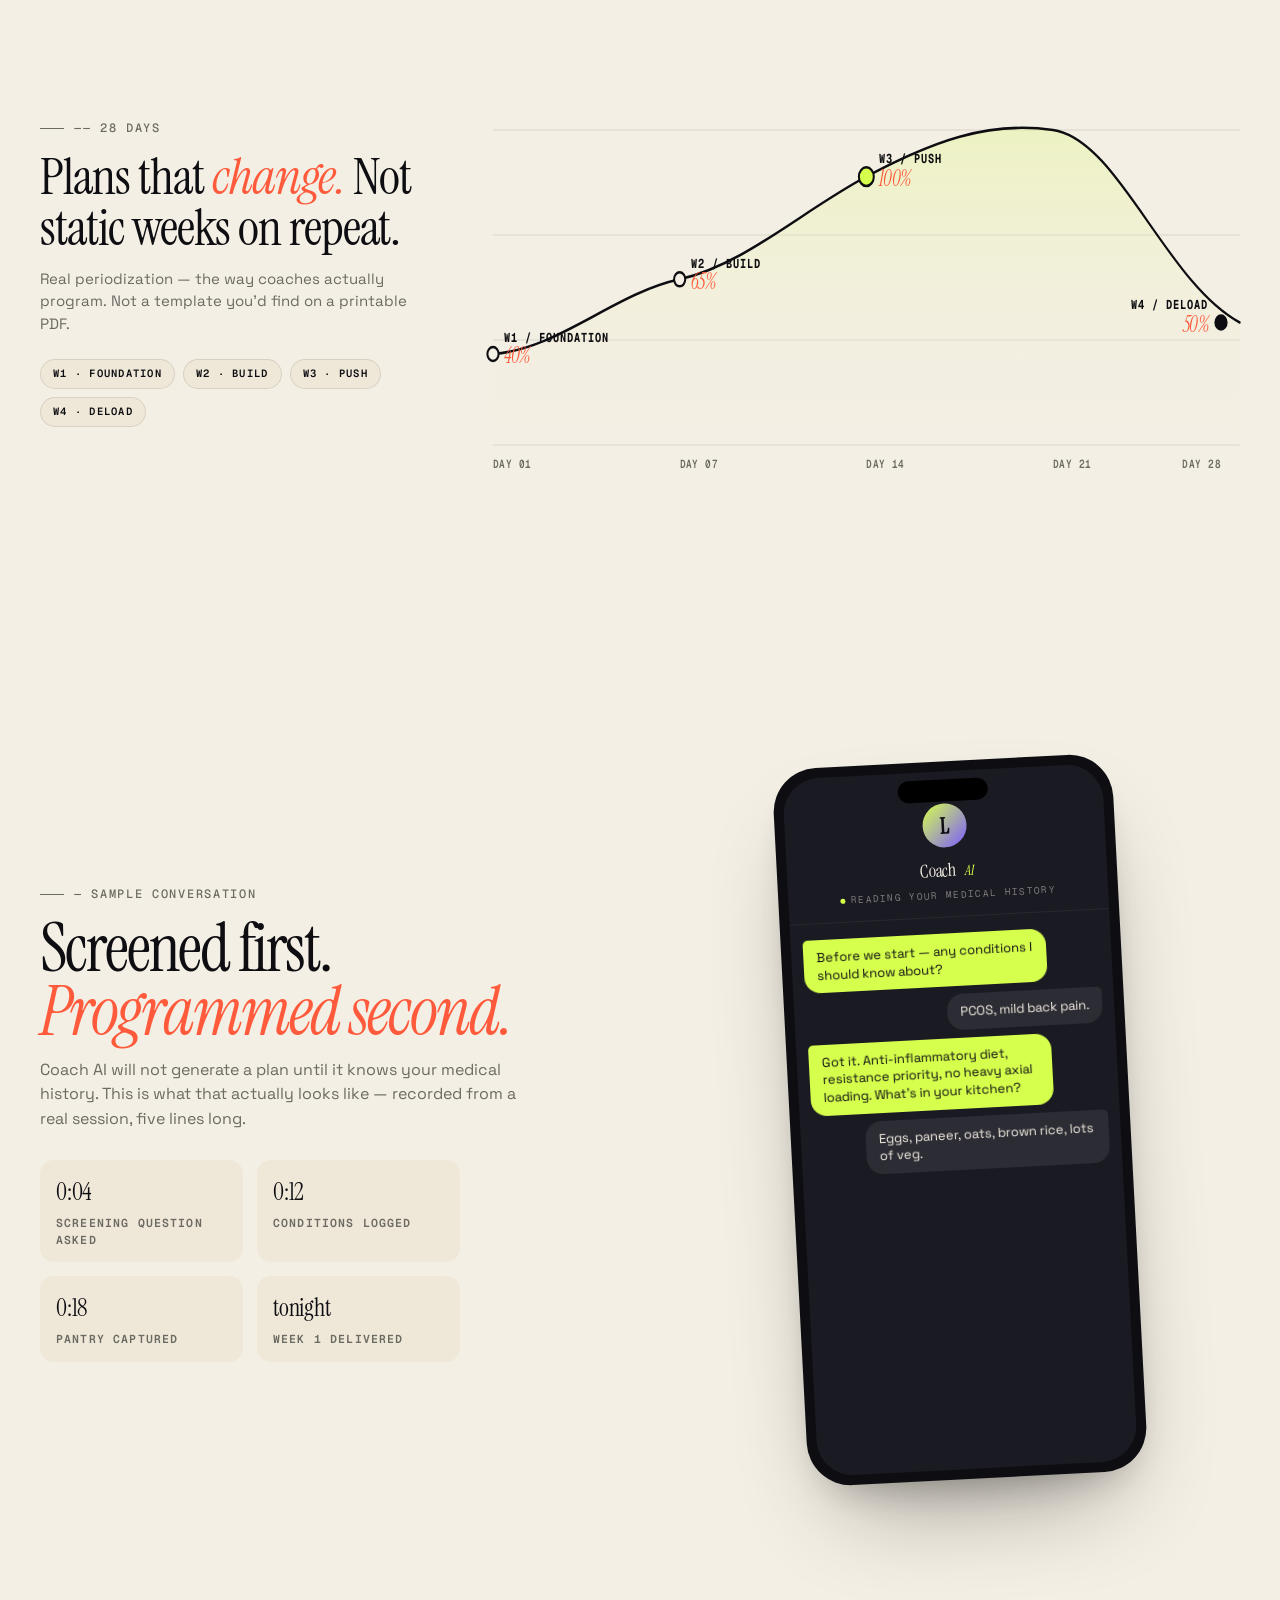
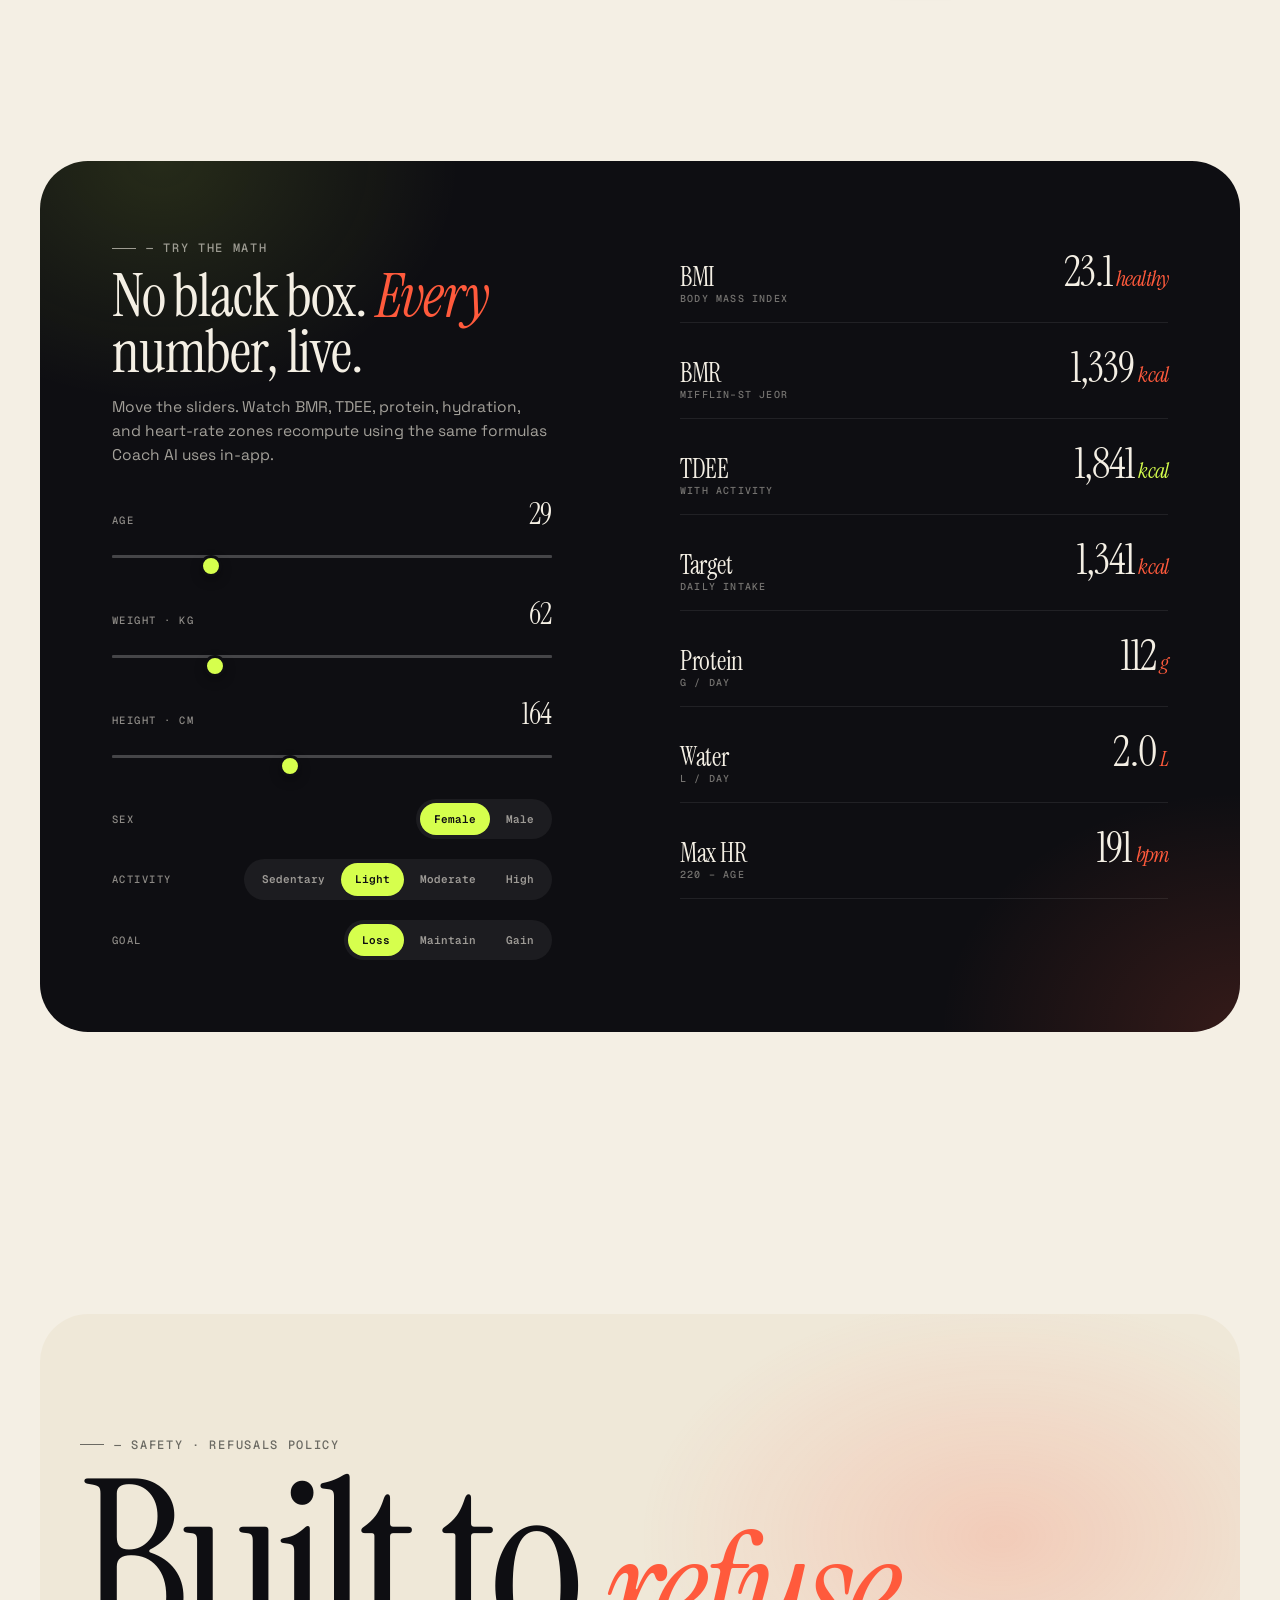
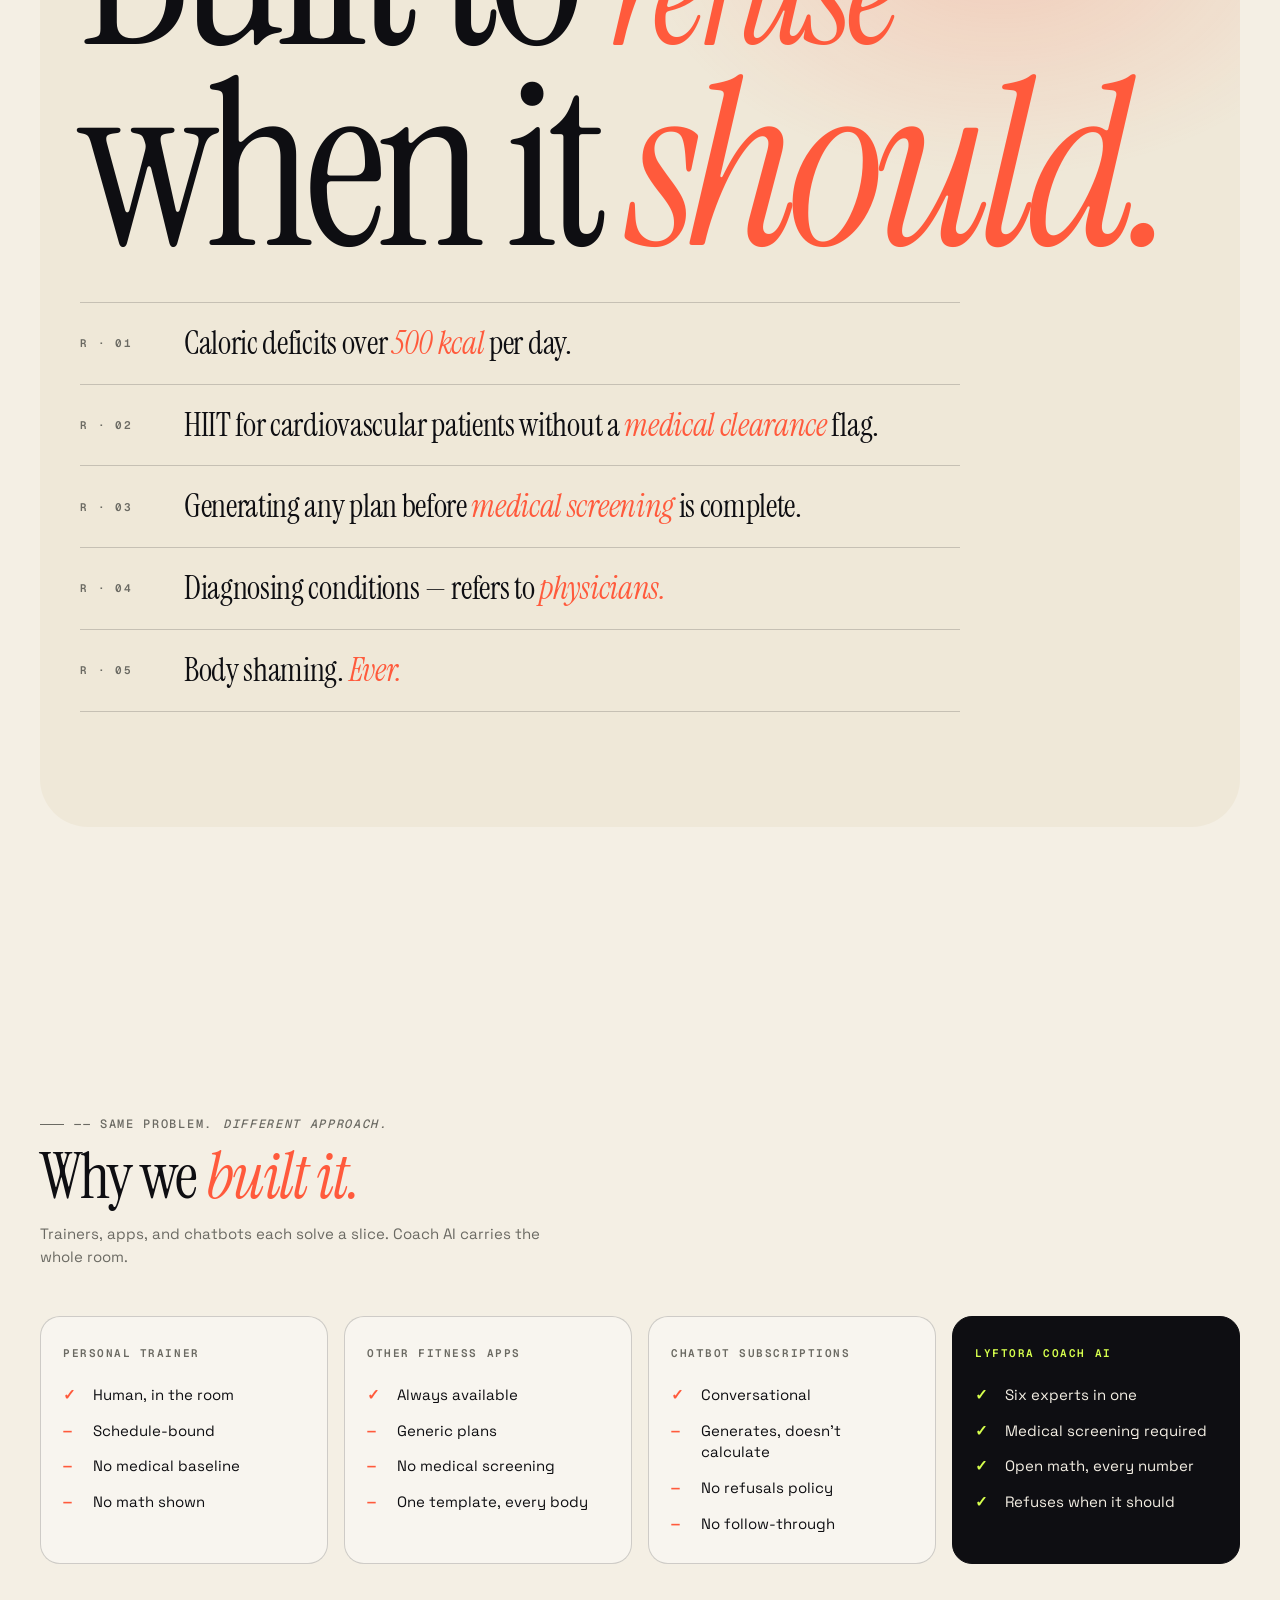
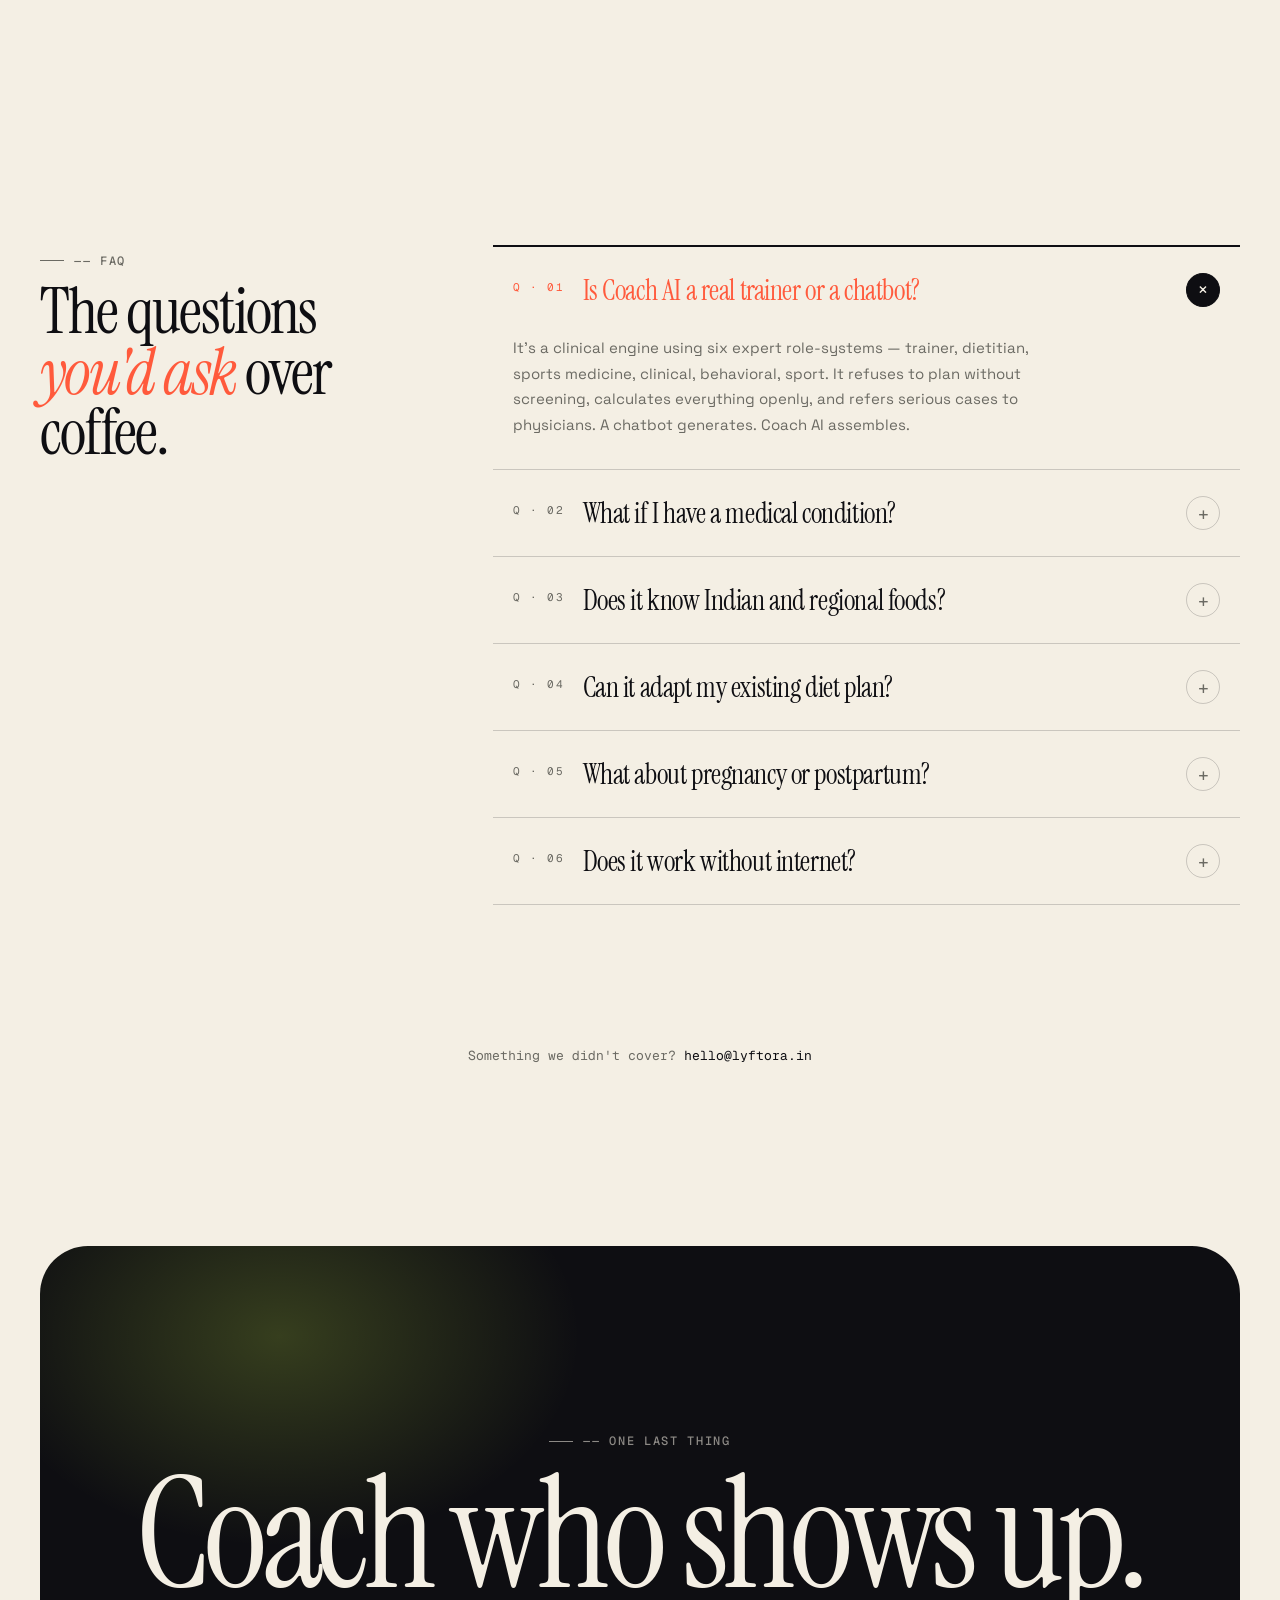
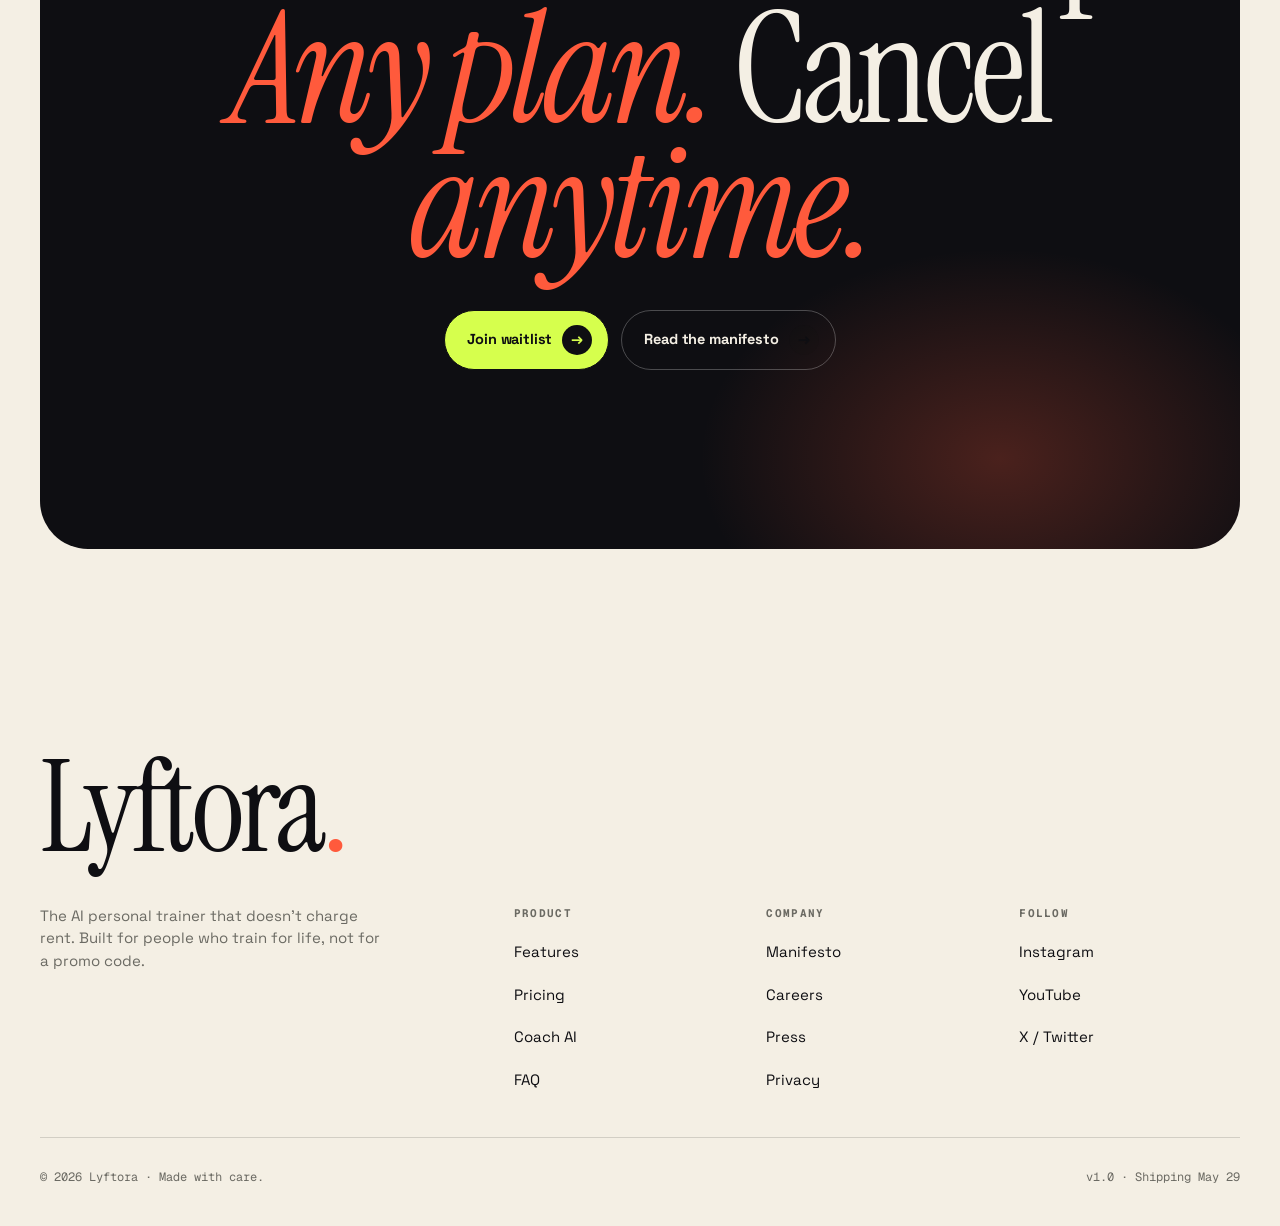
==== commit 37aafc2a: "content(coach-ai): scrub remaining rupee/Get Lyftora references for pre-launch - Hero CTA: Get Lyfto" ====
--- a/lyftora-coach-ai.html
+++ b/lyftora-coach-ai.html
@@ -10,7 +10,7 @@
 <meta charset="utf-8"/>
 <meta name="viewport" content="width=device-width,initial-scale=1"/>
 <title>Lyftora Coach AI — A coach who actually remembers your last injury.</title>
-<meta name="description" content="Lyftora Coach AI: six experts in one. Medical-grade screening. Pantry-first nutrition. 4-week progressive plans. Plans from ₹299/mo."/>
+<meta name="description" content="Lyftora Coach AI: six experts in one. Medical-grade screening. Pantry-first nutrition. 4-week progressive plans. Coming soon — join the waitlist."/>
 
 <!-- Open Graph -->
 <meta property="og:type" content="website" />
@@ -20,7 +20,7 @@
 <meta property="og:image" content="https://lyftora.in/assets/images/lyftora-preview-thumbnail.png" />
 <meta property="og:image:width" content="1200" />
 <meta property="og:image:height" content="630" />
-<meta property="og:image:alt" content="Lyftora — AI personal trainer. Start free, plans from ₹299/mo." />
+<meta property="og:image:alt" content="Lyftora — AI personal trainer. Pre-launch — join the waitlist." />
 
 <!-- coach-ai page -->
 <meta property="og:url" content="https://lyftora.in/lyftora-coach-ai.html" />
@@ -44,7 +44,7 @@
   "@context": "https://schema.org",
   "@type": "WebPage",
   "name": "Lyftora Coach AI",
-  "description": "Six expert roles. Medical screening. Pantry-first nutrition. 4-week progressive plans. Start free, plans from ₹299/mo.",
+  "description": "Six expert roles. Medical screening. Pantry-first nutrition. 4-week progressive plans. Pre-launch — join the waitlist.",
   "url": "https://lyftora.in/lyftora-coach-ai"
 }
 </script>
@@ -113,7 +113,7 @@
       <div>
         <p class="hero-lead">Six experts in one. Certified trainer. Registered dietitian. Sports medicine. Clinical coach. Behavioral psychologist. Sport conditioning. <b>Trained on real medical screening, your real pantry, and your real schedule.</b></p>
         <div class="cta-row">
-          <a href="#get" class="btn btn-primary">Get Lyftora <span class="arc" aria-hidden="true">→</span></a>
+          <a href="index.html#waitlist" class="btn btn-primary">Join waitlist <span class="arc" aria-hidden="true">→</span></a>
           <a href="#how" class="btn btn-ghost">See how it thinks <span class="arc" aria-hidden="true">→</span></a>
         </div>
       </div>
@@ -123,15 +123,15 @@
           <div class="row"><small>Conditions handled</small><b>13</b></div>
           <div class="row"><small>Work-type profiles</small><b>12</b></div>
           <div class="row"><small>Weeks / plan</small><b><em>04</em></b></div>
-          <div class="row"><small>Price from</small><b>₹299<em>/mo</em></b></div>
+          <div class="row"><small>Status</small><b><em>Pre-launch</em></b></div>
         </div>
       </aside>
     </div>
 
     <div class="ticker" aria-hidden="true">
       <div class="ticker-track">
-        <span>CPT credentialed programming</span><span>Registered Dietitian rules</span><span>Mifflin–St Jeor BMR</span><span>Karvonen HR zones</span><span>Cycle-aware periodization</span><span>Indian · South Indian · Middle Eastern · East Asian · Latin · Western</span><span>Plans from ₹299/mo · Cancel anytime.</span>
-        <span>CPT credentialed programming</span><span>Registered Dietitian rules</span><span>Mifflin–St Jeor BMR</span><span>Karvonen HR zones</span><span>Cycle-aware periodization</span><span>Indian · South Indian · Middle Eastern · East Asian · Latin · Western</span><span>Plans from ₹299/mo · Cancel anytime.</span>
+        <span>CPT credentialed programming</span><span>Registered Dietitian rules</span><span>Mifflin–St Jeor BMR</span><span>Karvonen HR zones</span><span>Cycle-aware periodization</span><span>Indian · South Indian · Middle Eastern · East Asian · Latin · Western</span><span>Pre-launch · Coming soon</span>
+        <span>CPT credentialed programming</span><span>Registered Dietitian rules</span><span>Mifflin–St Jeor BMR</span><span>Karvonen HR zones</span><span>Cycle-aware periodization</span><span>Indian · South Indian · Middle Eastern · East Asian · Latin · Western</span><span>Pre-launch · Coming soon</span>
       </div>
     </div>
   </div>
@@ -652,7 +652,7 @@
 </div>
 
 <!-- FINAL CTA -->
-<section class="sec" id="get" aria-label="Get Lyftora">
+<section class="sec" id="get" aria-label="Join the waitlist">
   <div class="container">
     <div class="final reveal">
       <div class="container" style="padding:0">
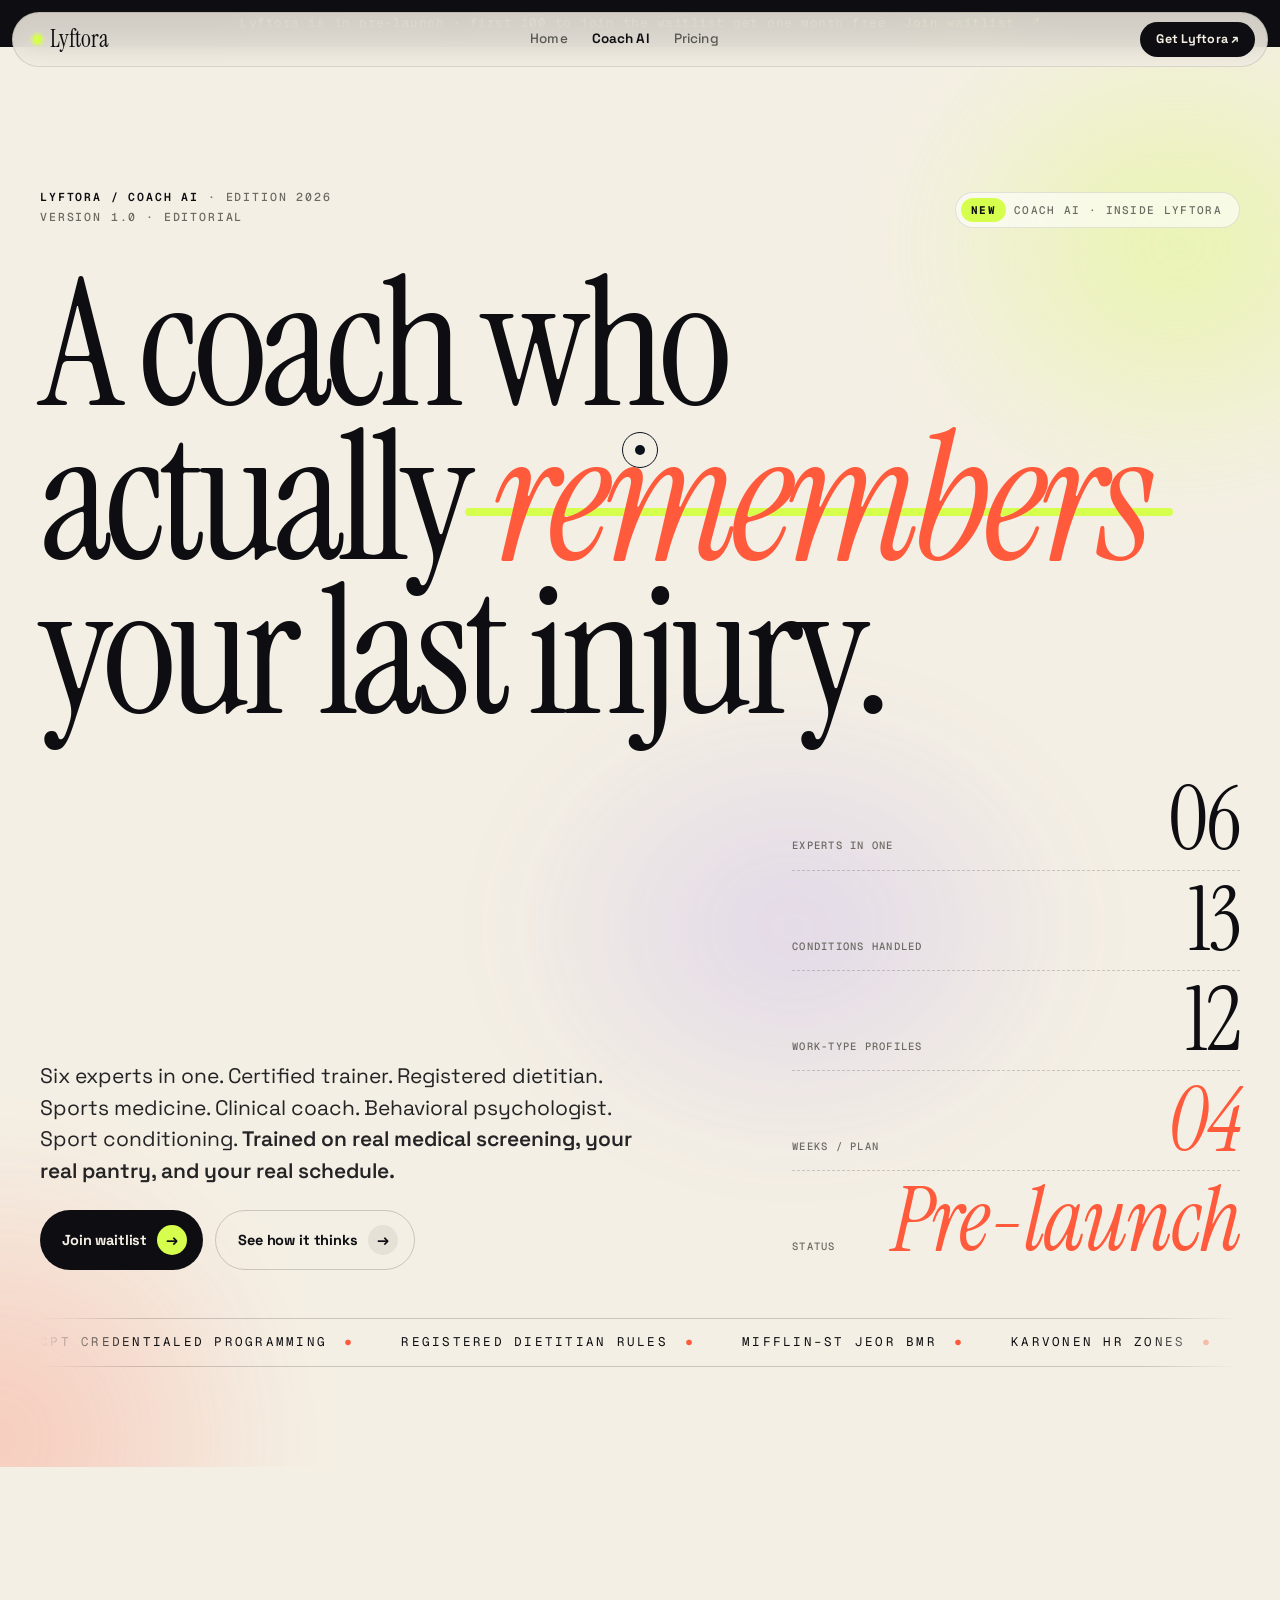
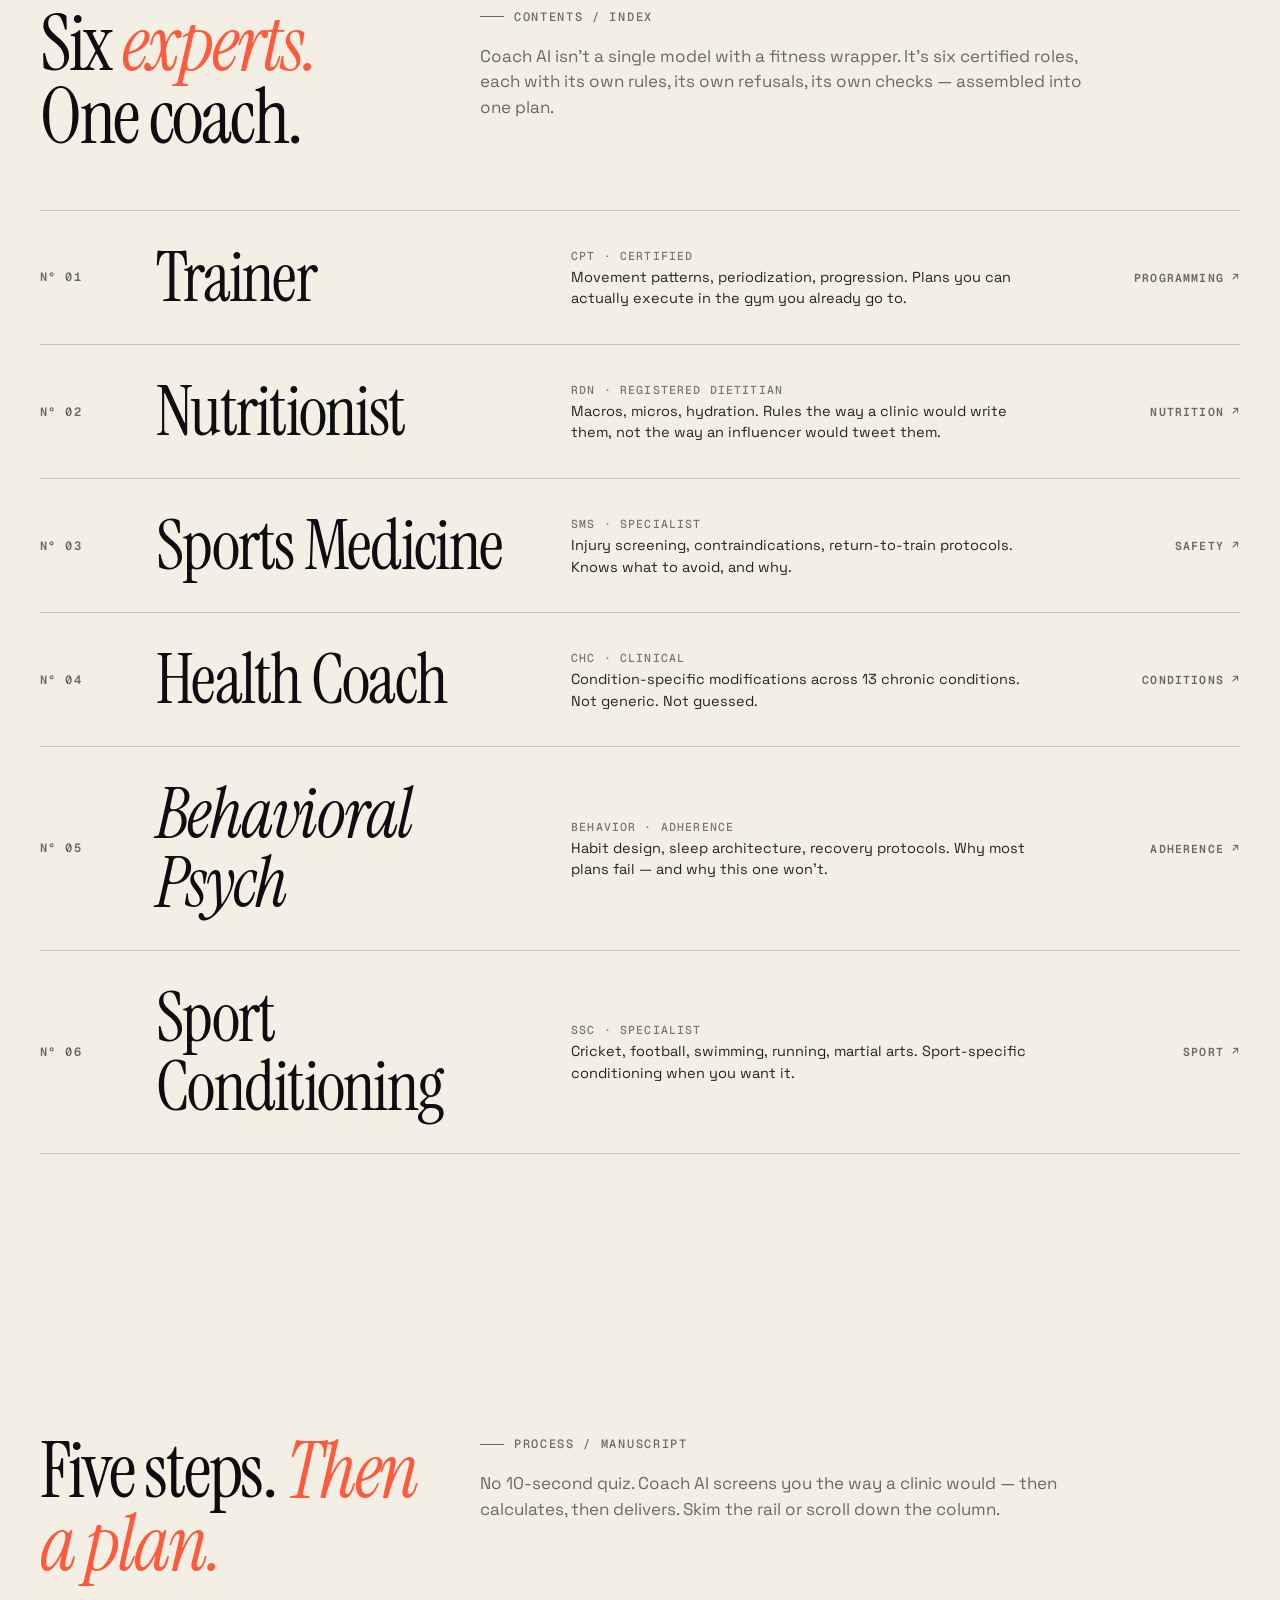
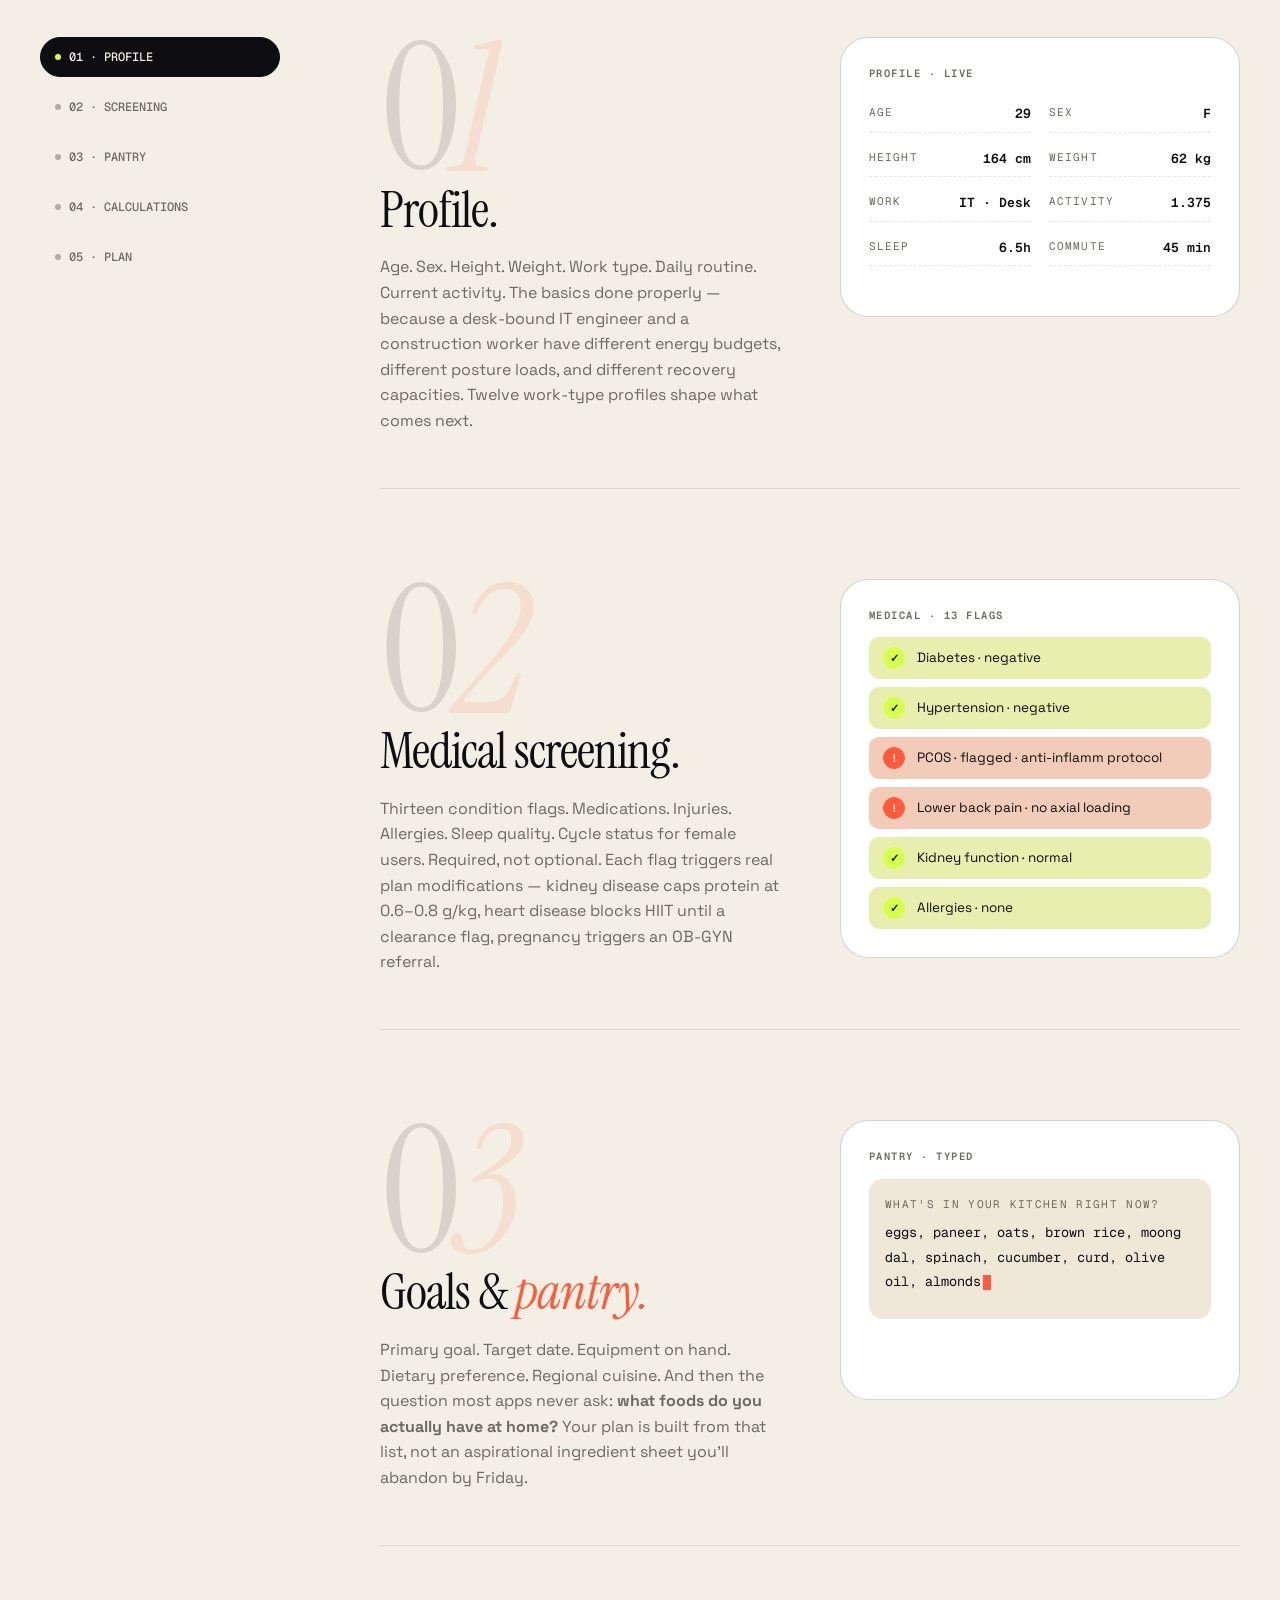
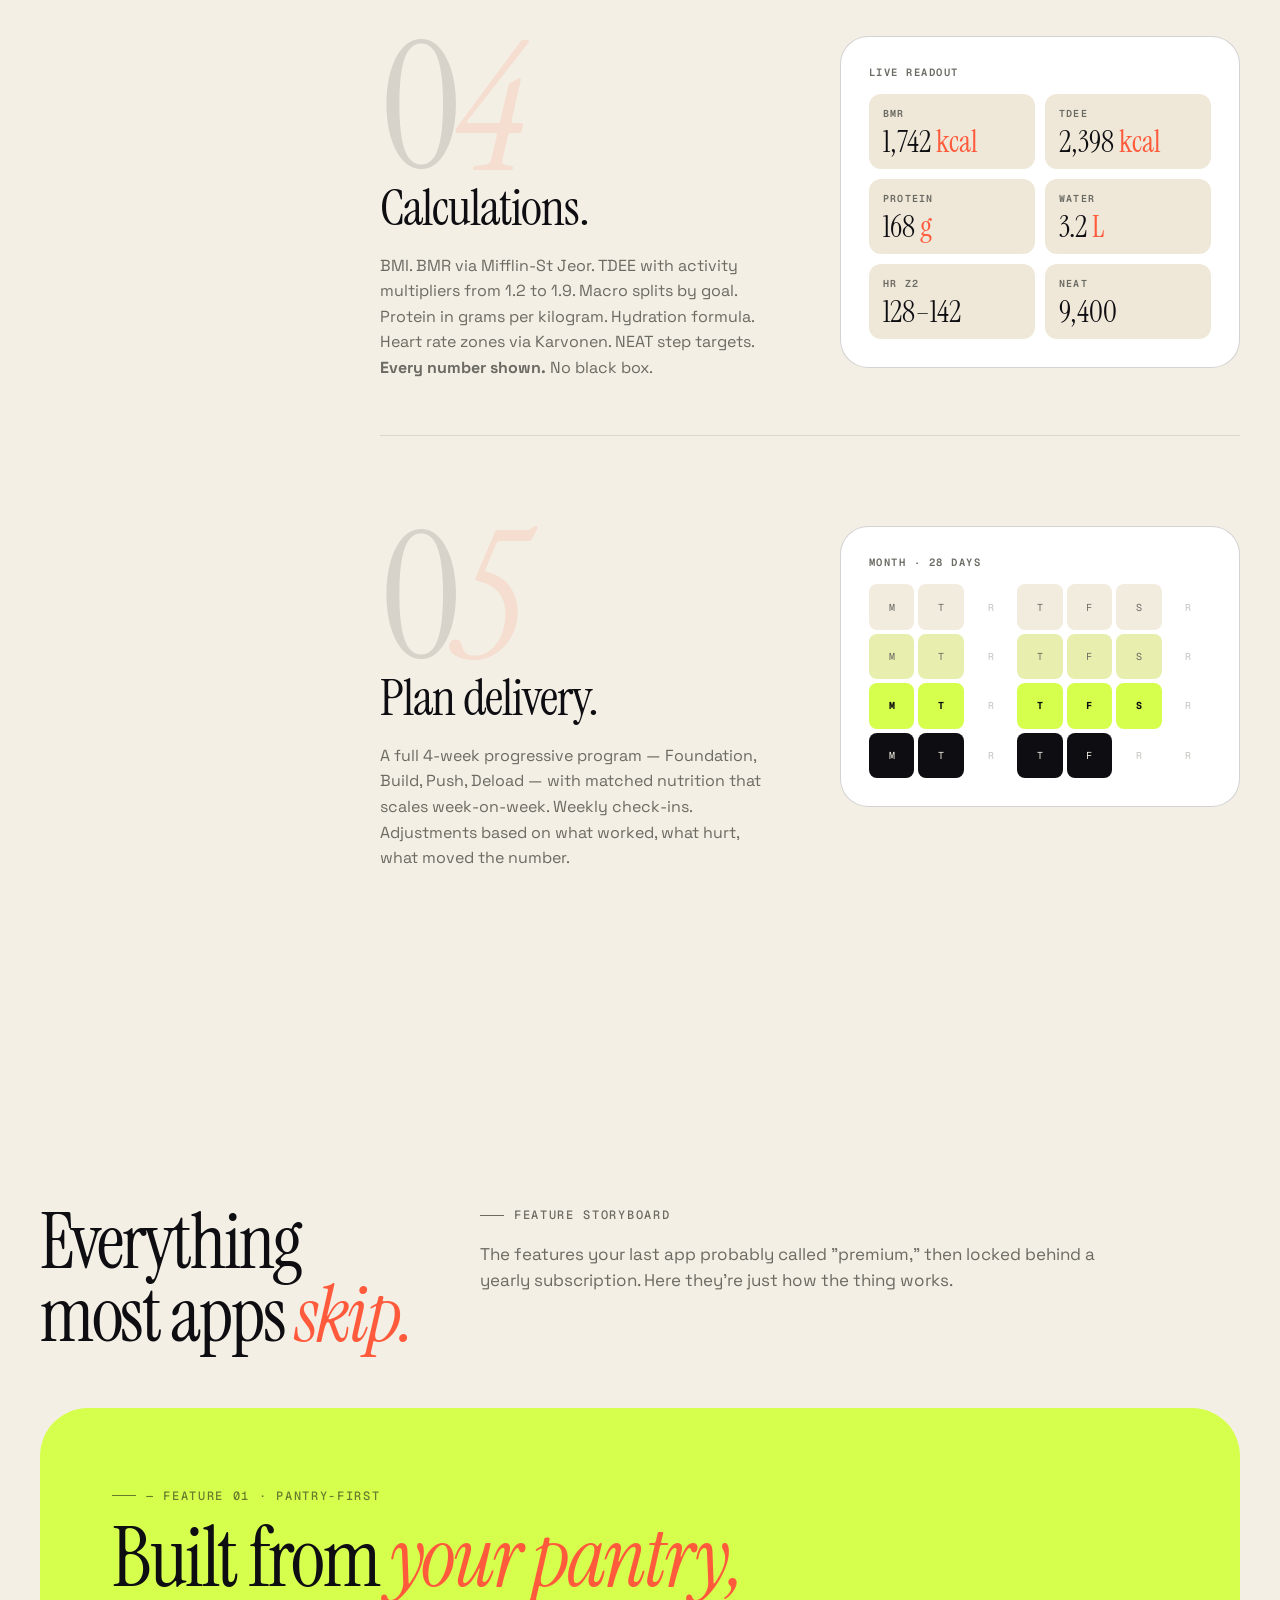
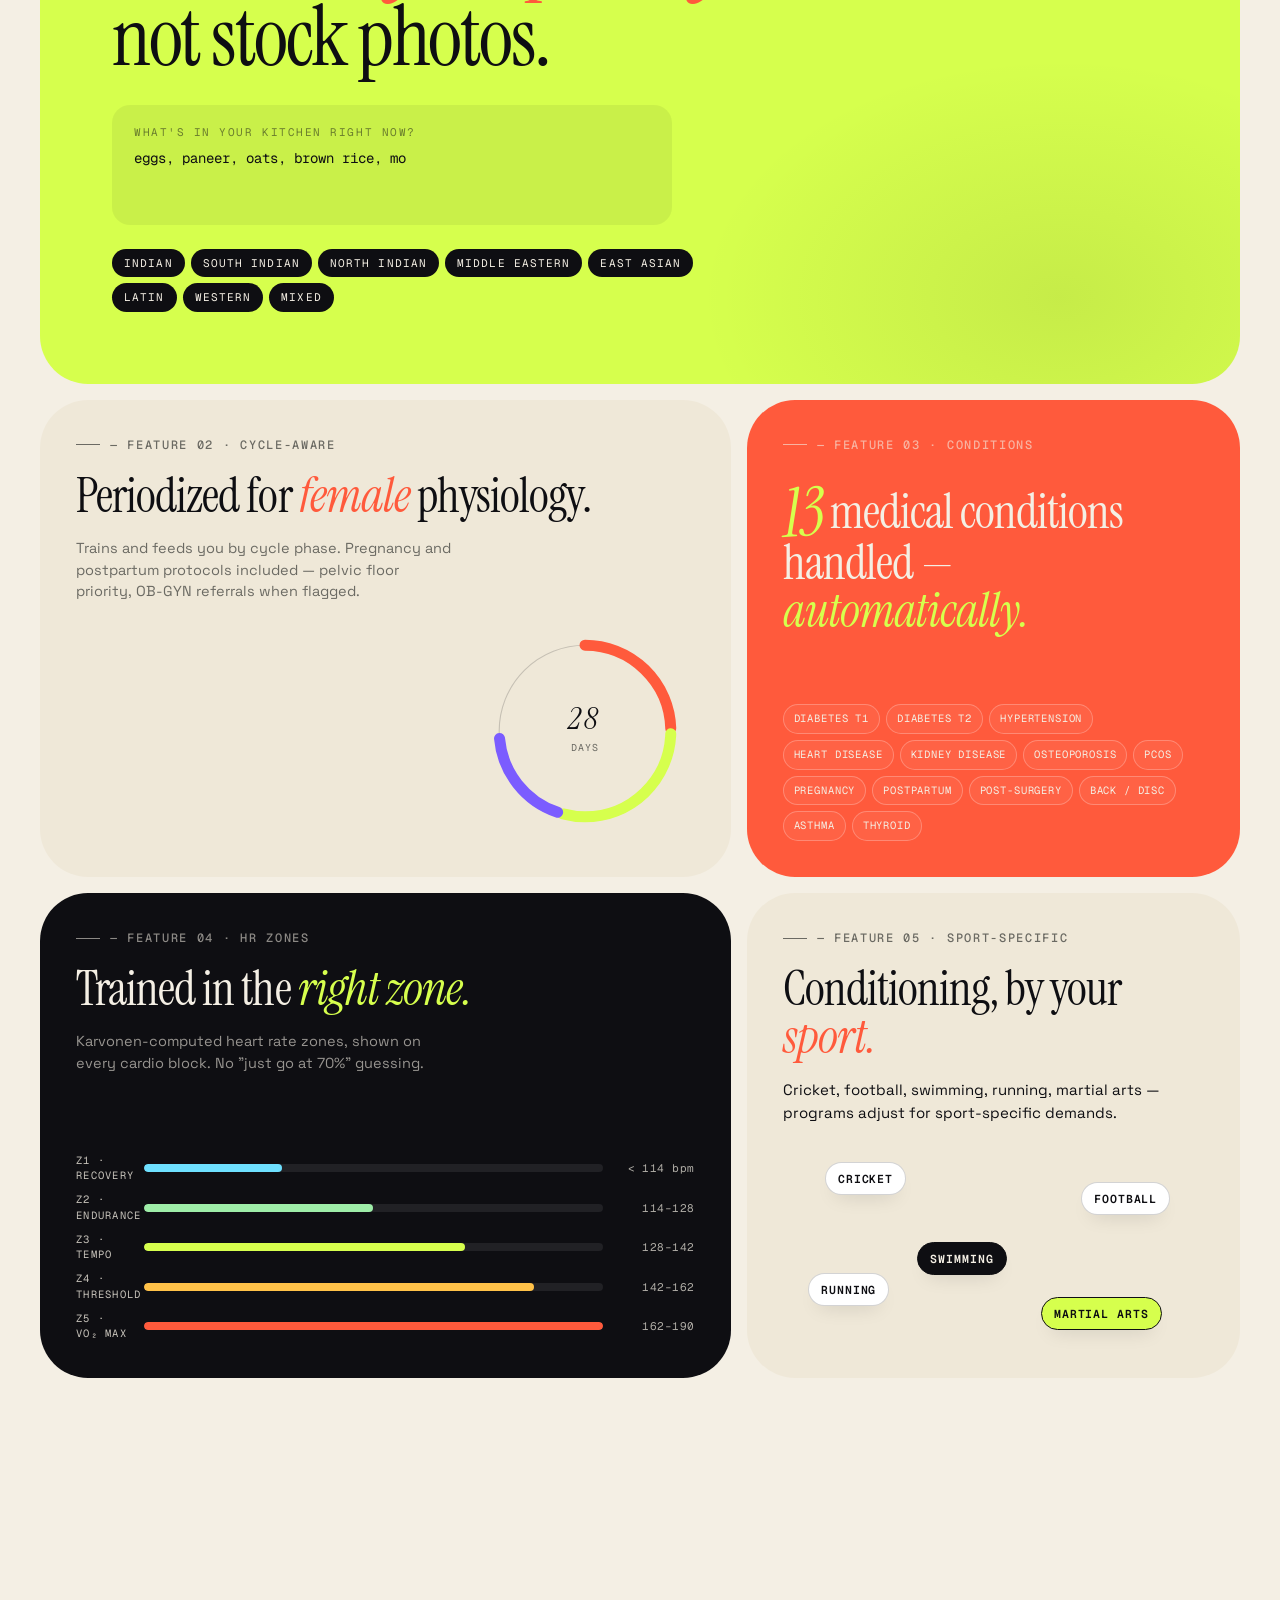
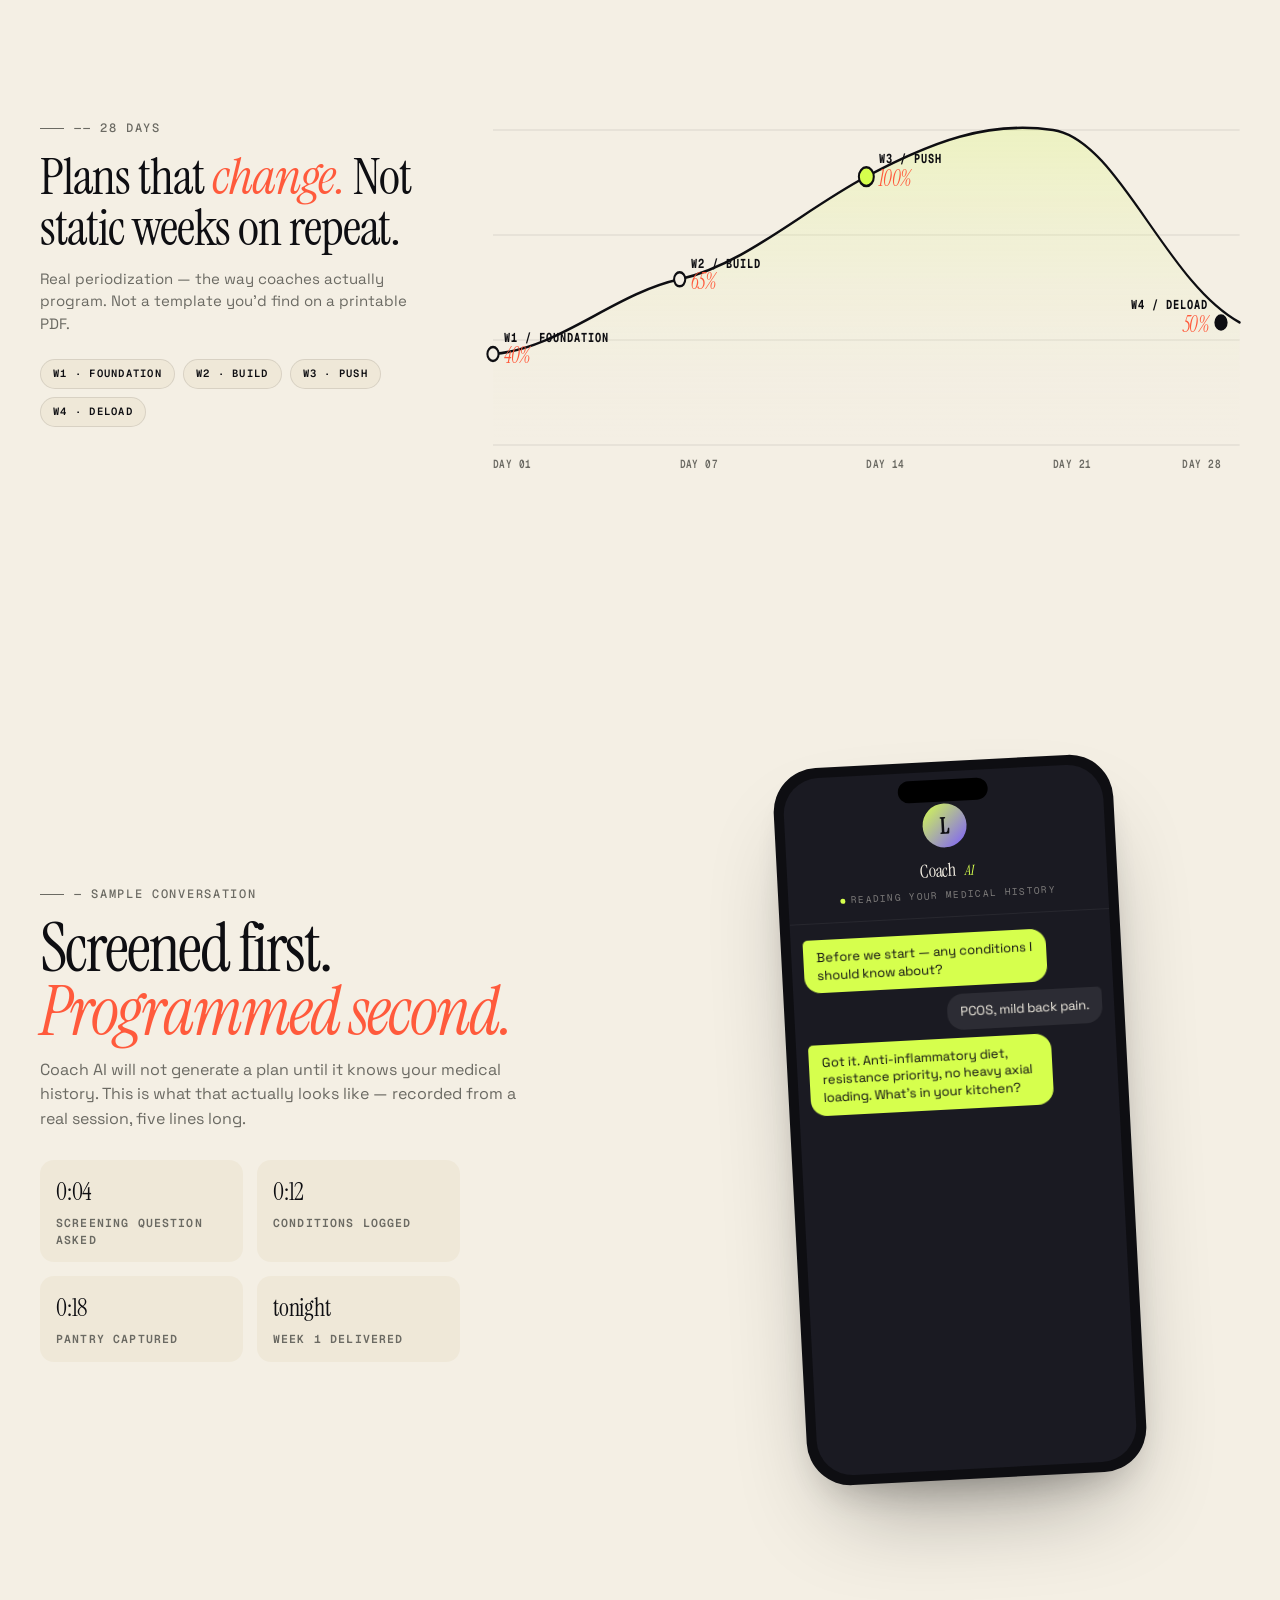
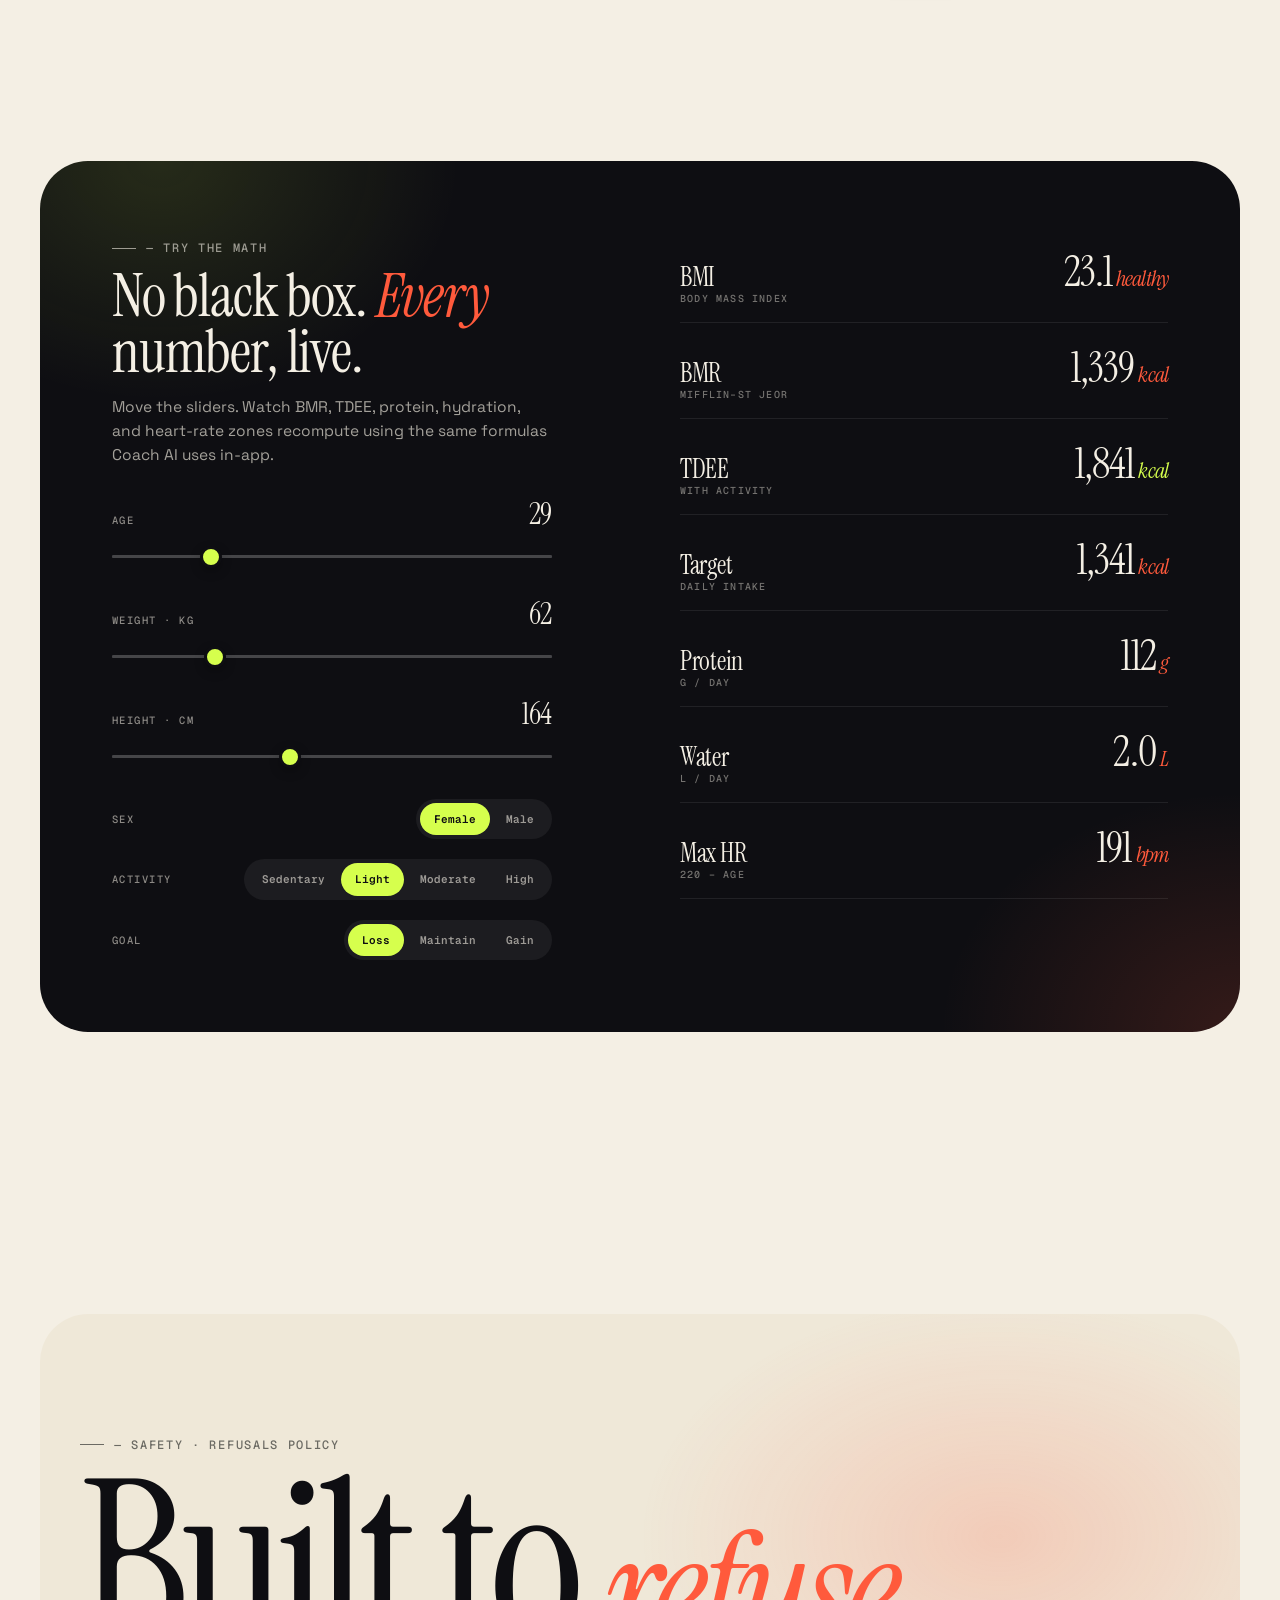
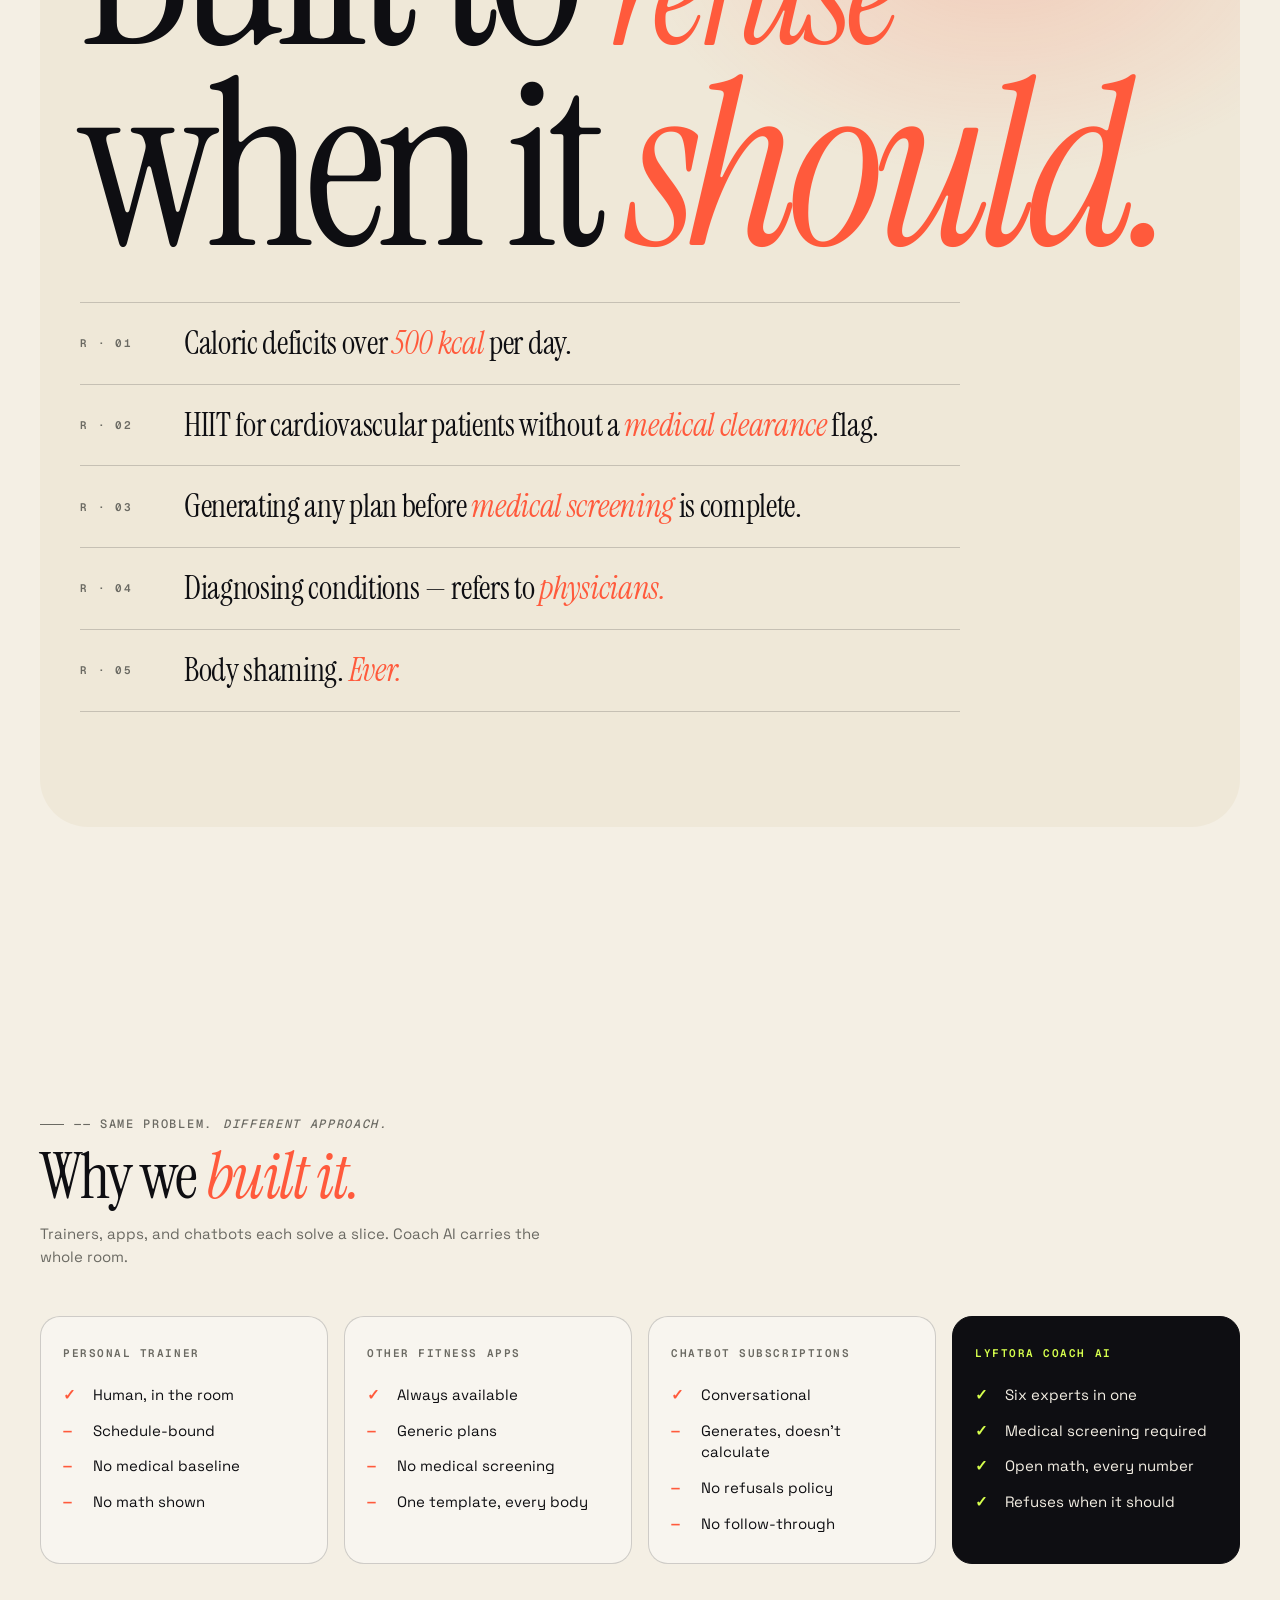
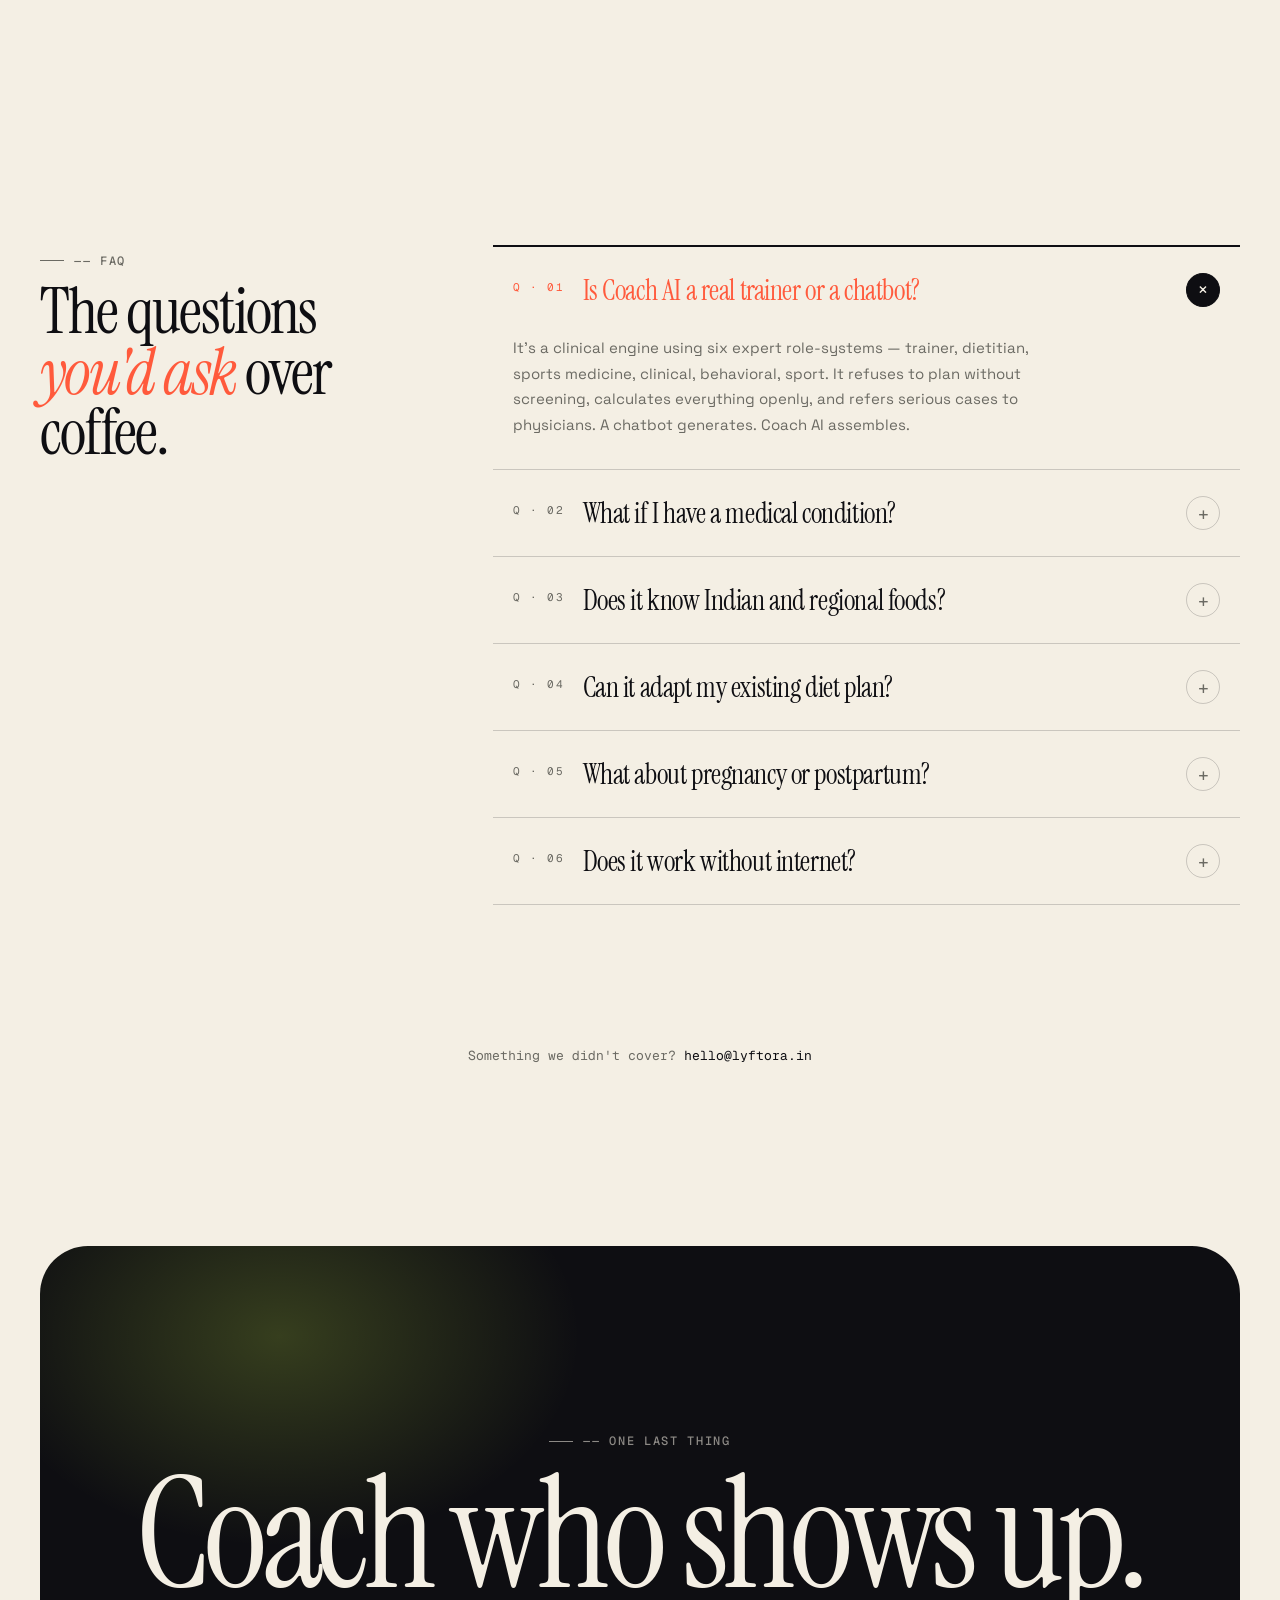
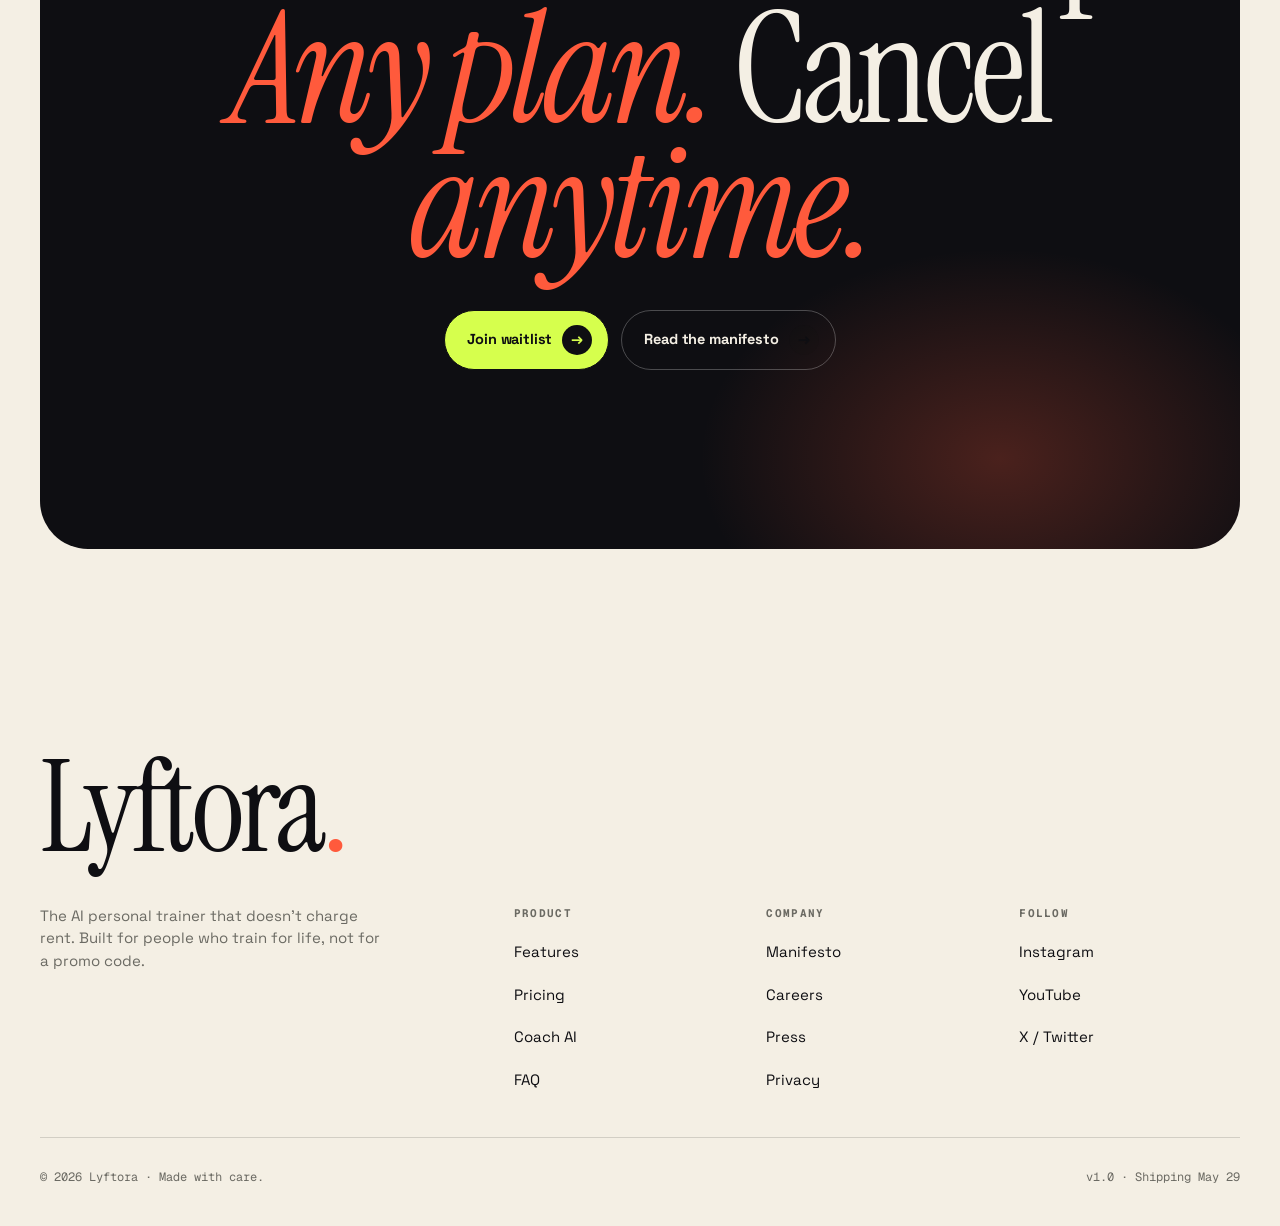
==== commit a8e4cb89: "feat(coach-ai): replace mobile rail with prev/next slider nav On screens ≤540px, the horizontal pill" ====
--- a/lyftora-coach-ai.html
+++ b/lyftora-coach-ai.html
@@ -305,6 +305,16 @@
           </div>
         </article>
       </div>
+
+      <div class="manu-nav" aria-label="Step navigator">
+        <button type="button" class="manu-nav-btn" data-dir="prev" aria-label="Previous step">
+          <svg viewBox="0 0 24 24" aria-hidden="true"><polyline points="15 18 9 12 15 6"/></svg>
+        </button>
+        <span class="manu-nav-pos" aria-live="polite">1 / 5</span>
+        <button type="button" class="manu-nav-btn" data-dir="next" aria-label="Next step">
+          <svg viewBox="0 0 24 24" aria-hidden="true"><polyline points="9 18 15 12 9 6"/></svg>
+        </button>
+      </div>
     </div>
   </div>
 </section>
--- a/css/coach-ai.css
+++ b/css/coach-ai.css
@@ -737,6 +737,107 @@
 .cal .d.w4 { background: var(--ink); color: var(--cream); }
 .cal .d.rest { background: transparent; color: var(--muted); opacity: .4; }
 
+/* ── Manuscript prev/next nav (mobile-only) ── */
+.manu-nav { display: none; }
+
+/* ── Manuscript: tighten for small screens (≤ 540px) ── */
+@media (max-width: 540px) {
+  /* Hide rail entirely on mobile — replaced by prev/next */
+  .manu-rail { display: none; }
+
+  .manu-nav {
+    display: flex;
+    align-items: center;
+    justify-content: center;
+    gap: 18px;
+    margin-top: 16px;
+  }
+  .manu-nav-btn {
+    width: 44px;
+    height: 44px;
+    border-radius: 50%;
+    border: 1px solid var(--line-strong);
+    background: var(--cream);
+    color: var(--ink);
+    display: grid;
+    place-items: center;
+    cursor: pointer;
+    transition: background .15s, border-color .15s, color .15s, opacity .15s;
+    -webkit-tap-highlight-color: transparent;
+    padding: 0;
+  }
+  .manu-nav-btn:hover { background: var(--ink); color: var(--cream); border-color: var(--ink); }
+  .manu-nav-btn[aria-disabled="true"] { opacity: .3; pointer-events: none; }
+  .manu-nav-btn svg {
+    width: 18px;
+    height: 18px;
+    fill: none;
+    stroke: currentColor;
+    stroke-width: 2;
+    stroke-linecap: round;
+    stroke-linejoin: round;
+  }
+  .manu-nav-pos {
+    font-family: var(--mono);
+    font-size: 12px;
+    letter-spacing: .14em;
+    text-transform: uppercase;
+    color: var(--muted);
+    min-width: 5ch;
+    text-align: center;
+    font-variant-numeric: tabular-nums;
+  }
+
+  /* Card itself */
+  .manu-step {
+    padding: 22px 18px;
+    gap: 14px;
+    border-radius: 18px;
+  }
+  .manu-step .step-n { font-size: 56px; line-height: .85; }
+  .manu-step h3 { font-size: 24px; margin-top: -2px; }
+  .manu-step p { font-size: 13.5px; line-height: 1.55; }
+
+  /* Viz wrapper */
+  .viz {
+    padding: 14px;
+    min-height: 0;
+    font-size: 12px;
+    gap: 10px;
+  }
+  .viz .vlab { font-size: 9.5px; }
+
+  /* Step 1 — profile fill: trim from 8 to 6 rows on phones */
+  .viz-fill { gap: 4px 14px; }
+  .viz-fill div { padding: 6px 0; }
+  .viz-fill div:nth-child(n+7) { display: none; }
+  .viz-fill span:first-child { font-size: 10px; }
+
+  /* Step 2 — medical checks */
+  .chk { gap: 6px; }
+  .chk li { font-size: 11.5px; padding: 7px 10px; gap: 8px; }
+  .chk .mk { width: 18px; height: 18px; font-size: 11px; }
+
+  /* Step 3 — pantry */
+  .pantry { font-size: 12px; line-height: 1.55; }
+  .pantry .prompt { font-size: 10px; }
+
+  /* Step 4 — calculator readout */
+  .calcbox { gap: 8px; }
+  .calcbox .cell { padding: 10px 12px; gap: 4px; border-radius: 10px; }
+  .calcbox .cell b { font-size: 22px; }
+  .calcbox .cell em { font-size: 12px; }
+  .calcbox .cell span { font-size: 9px; }
+
+  /* Step 5 — calendar: trim to 2 weeks (14 days) so cells stay legible */
+  .cal { gap: 3px; }
+  .cal .d { font-size: 9px; border-radius: 5px; }
+  .cal > .d:nth-child(n+15) { display: none; }
+
+  /* Rail pill buttons */
+  .manu-rail button { padding: 7px 11px; font-size: 10.5px; }
+}
+
 /* ── STORYBOARD (Features) ── */
 .story {
   display: grid;
@@ -1480,7 +1581,8 @@
   background-repeat: no-repeat;
 }
 .ctl input[type=range]::-webkit-slider-thumb {
-  margin-top: 0;
+  /* Center 22px thumb on 3px track: -(22-3)/2 = -9.5px */
+  margin-top: -9.5px;
 }
 .ctl input[type=range]::-webkit-slider-runnable-track {
   height: 3px;
